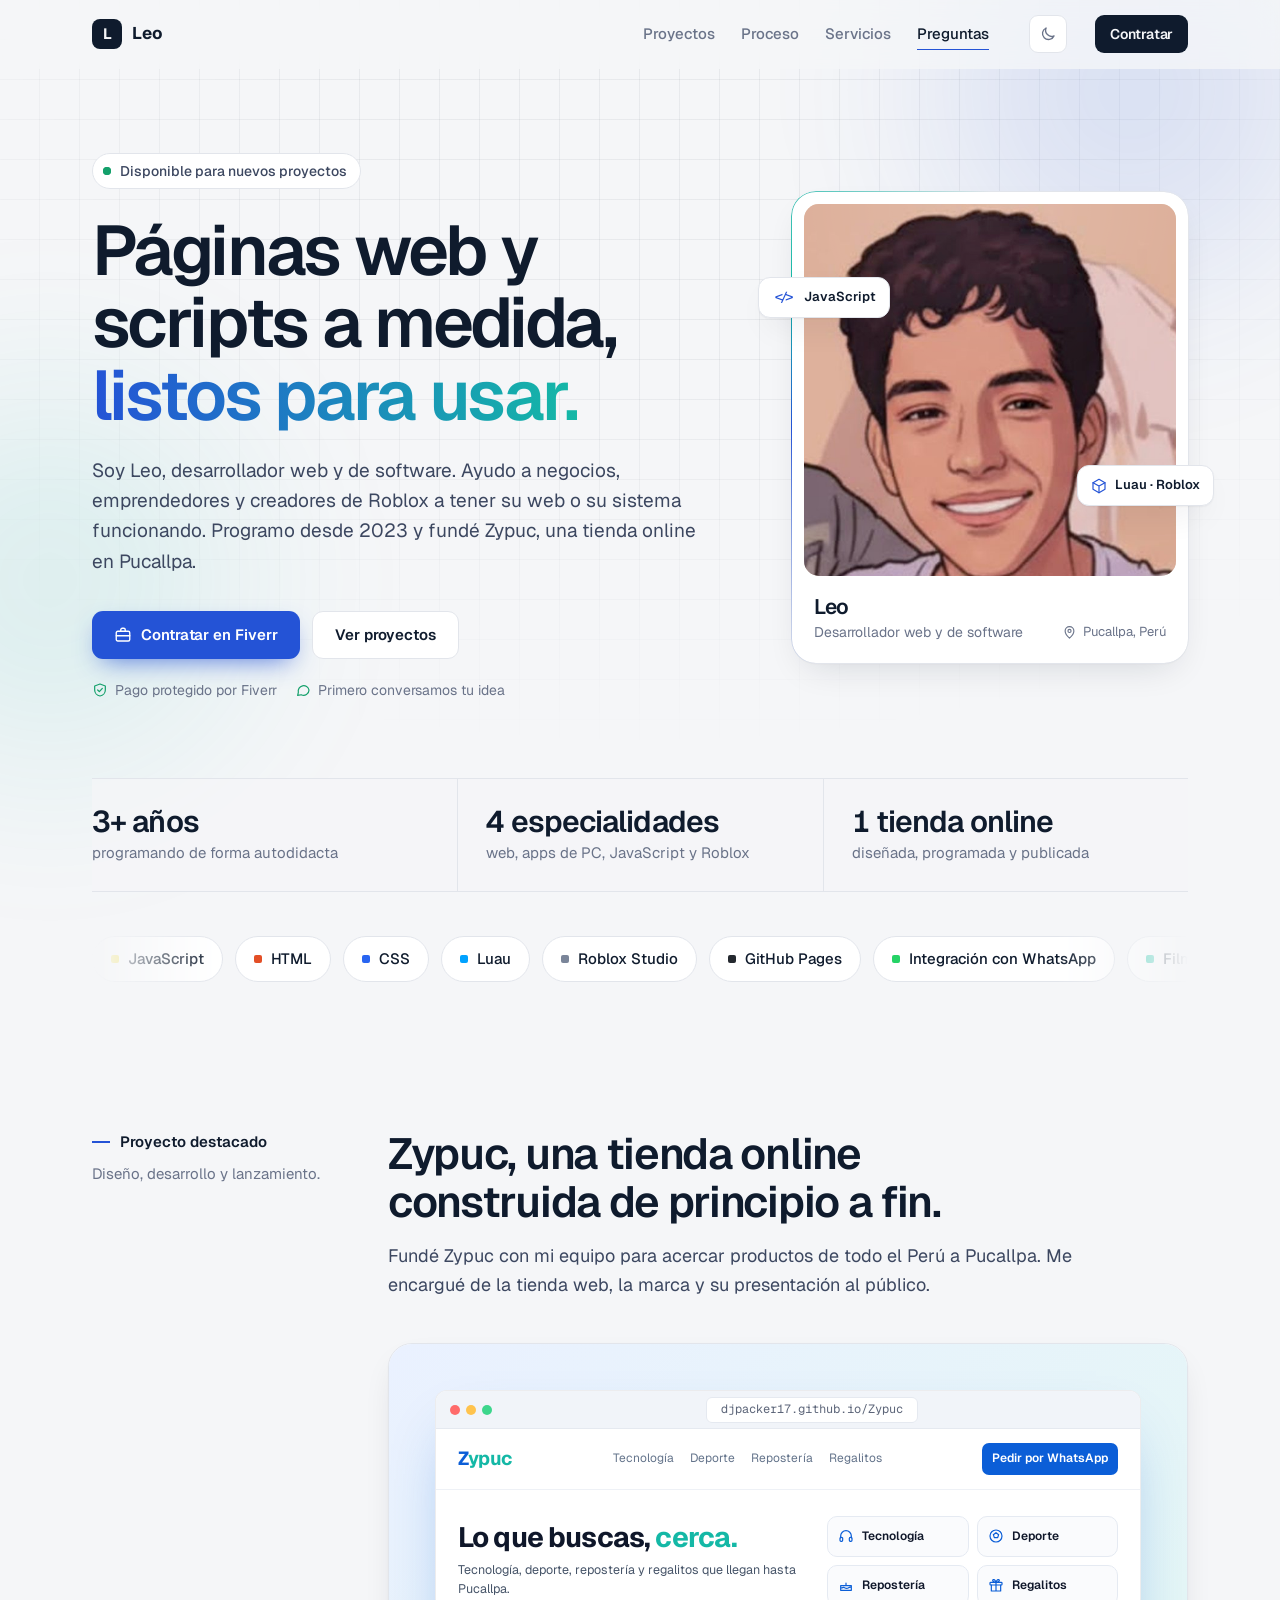
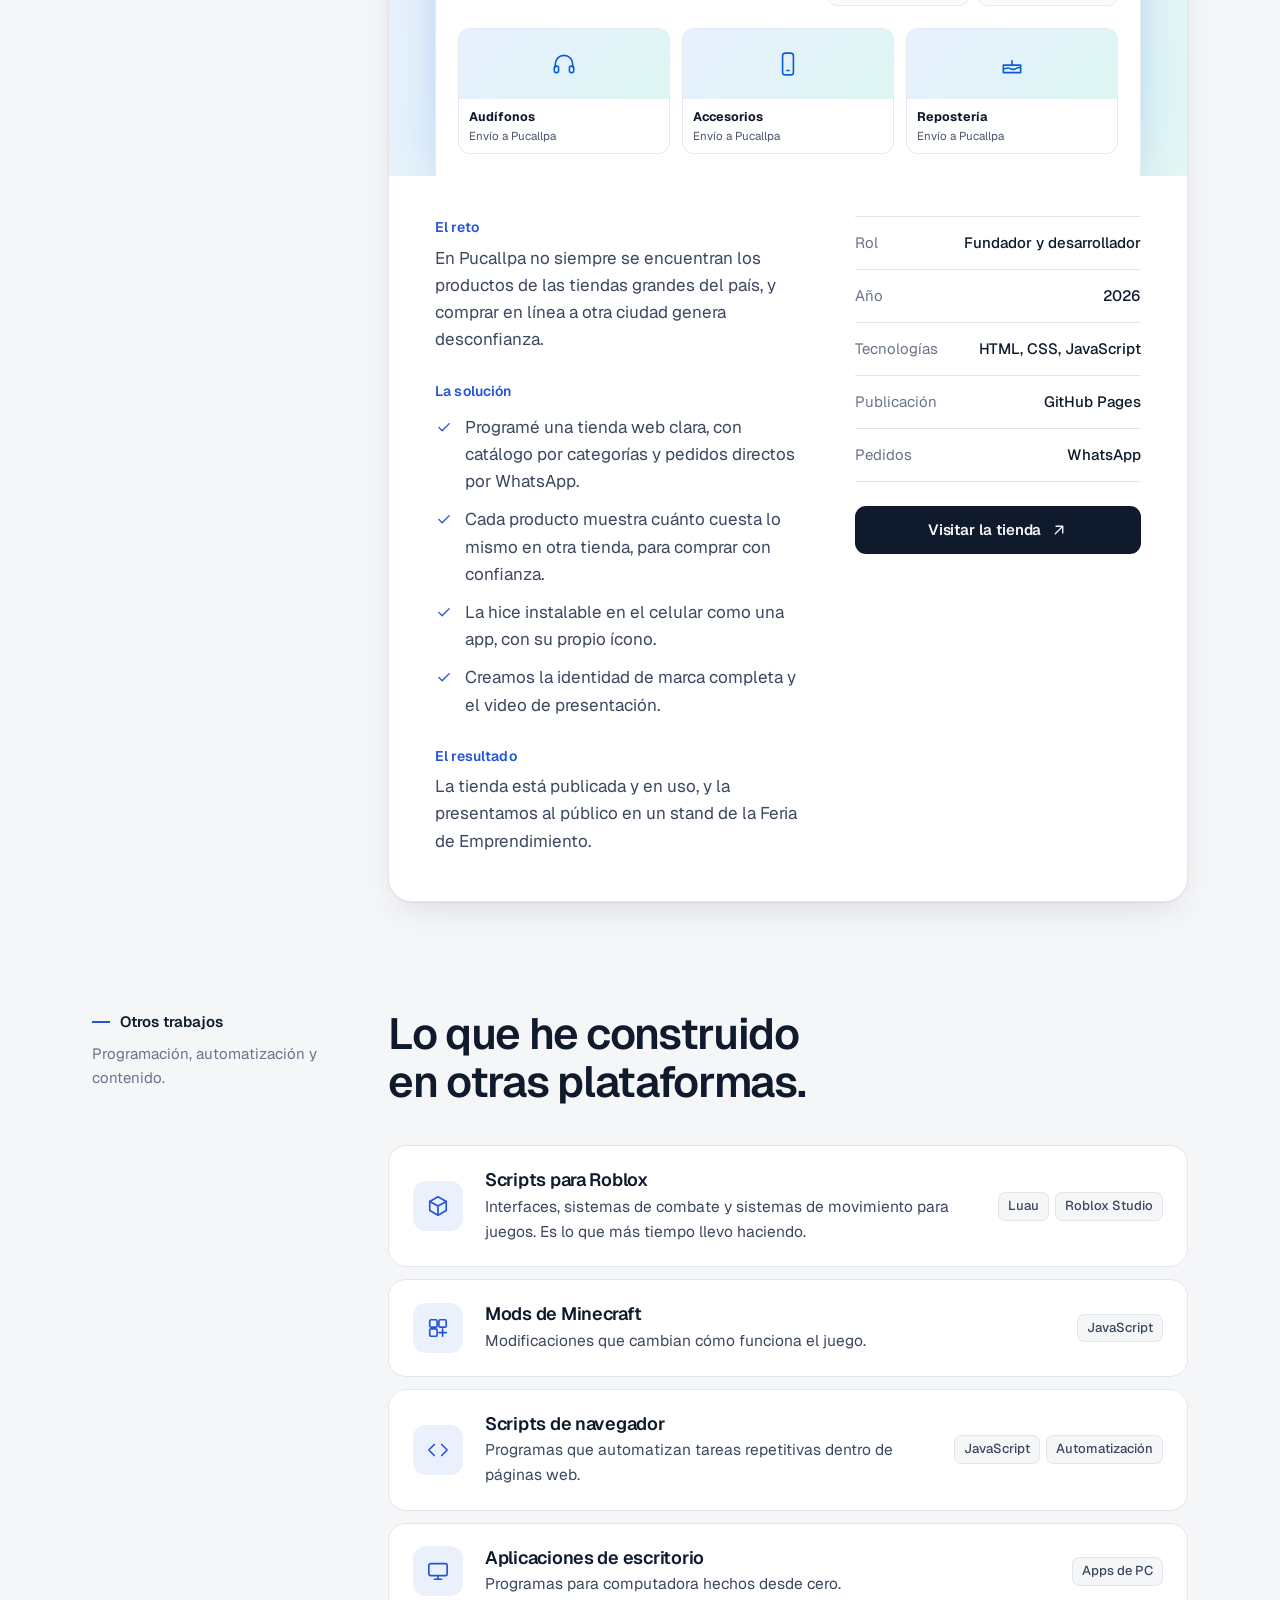
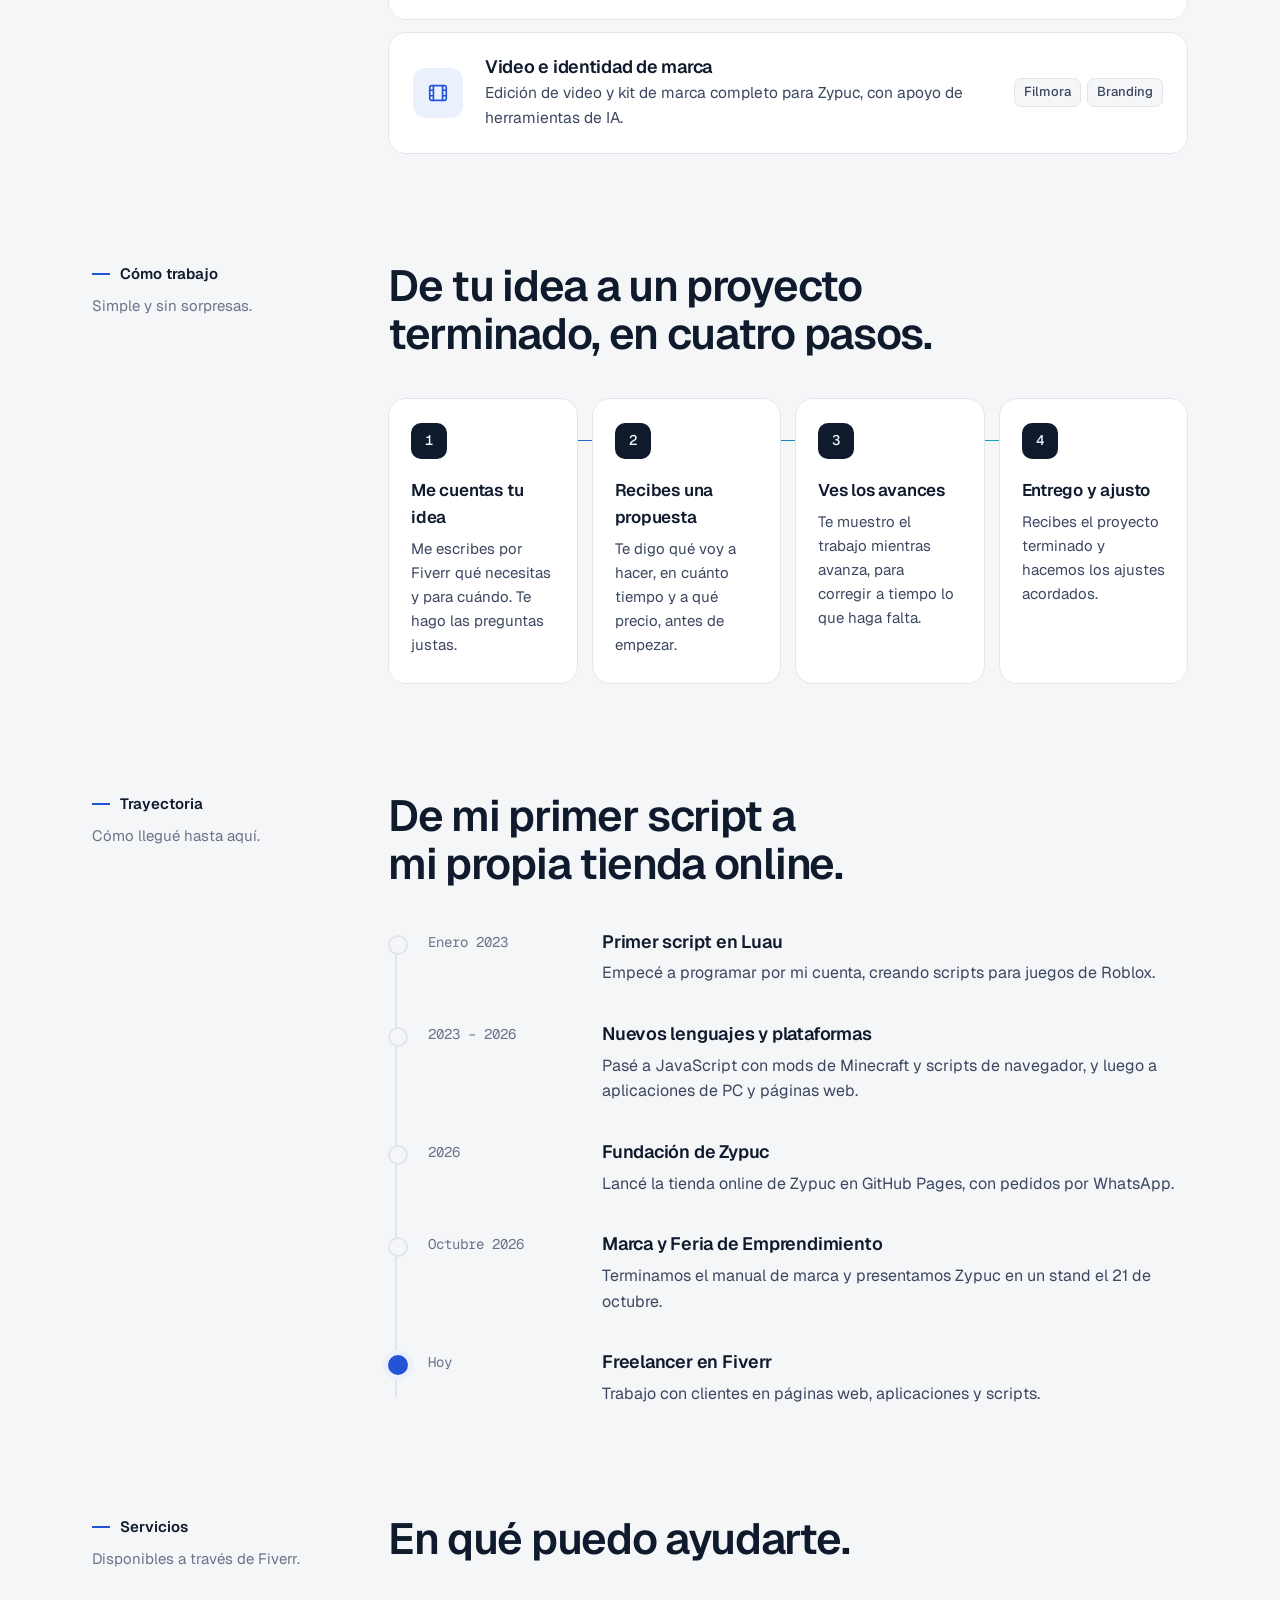
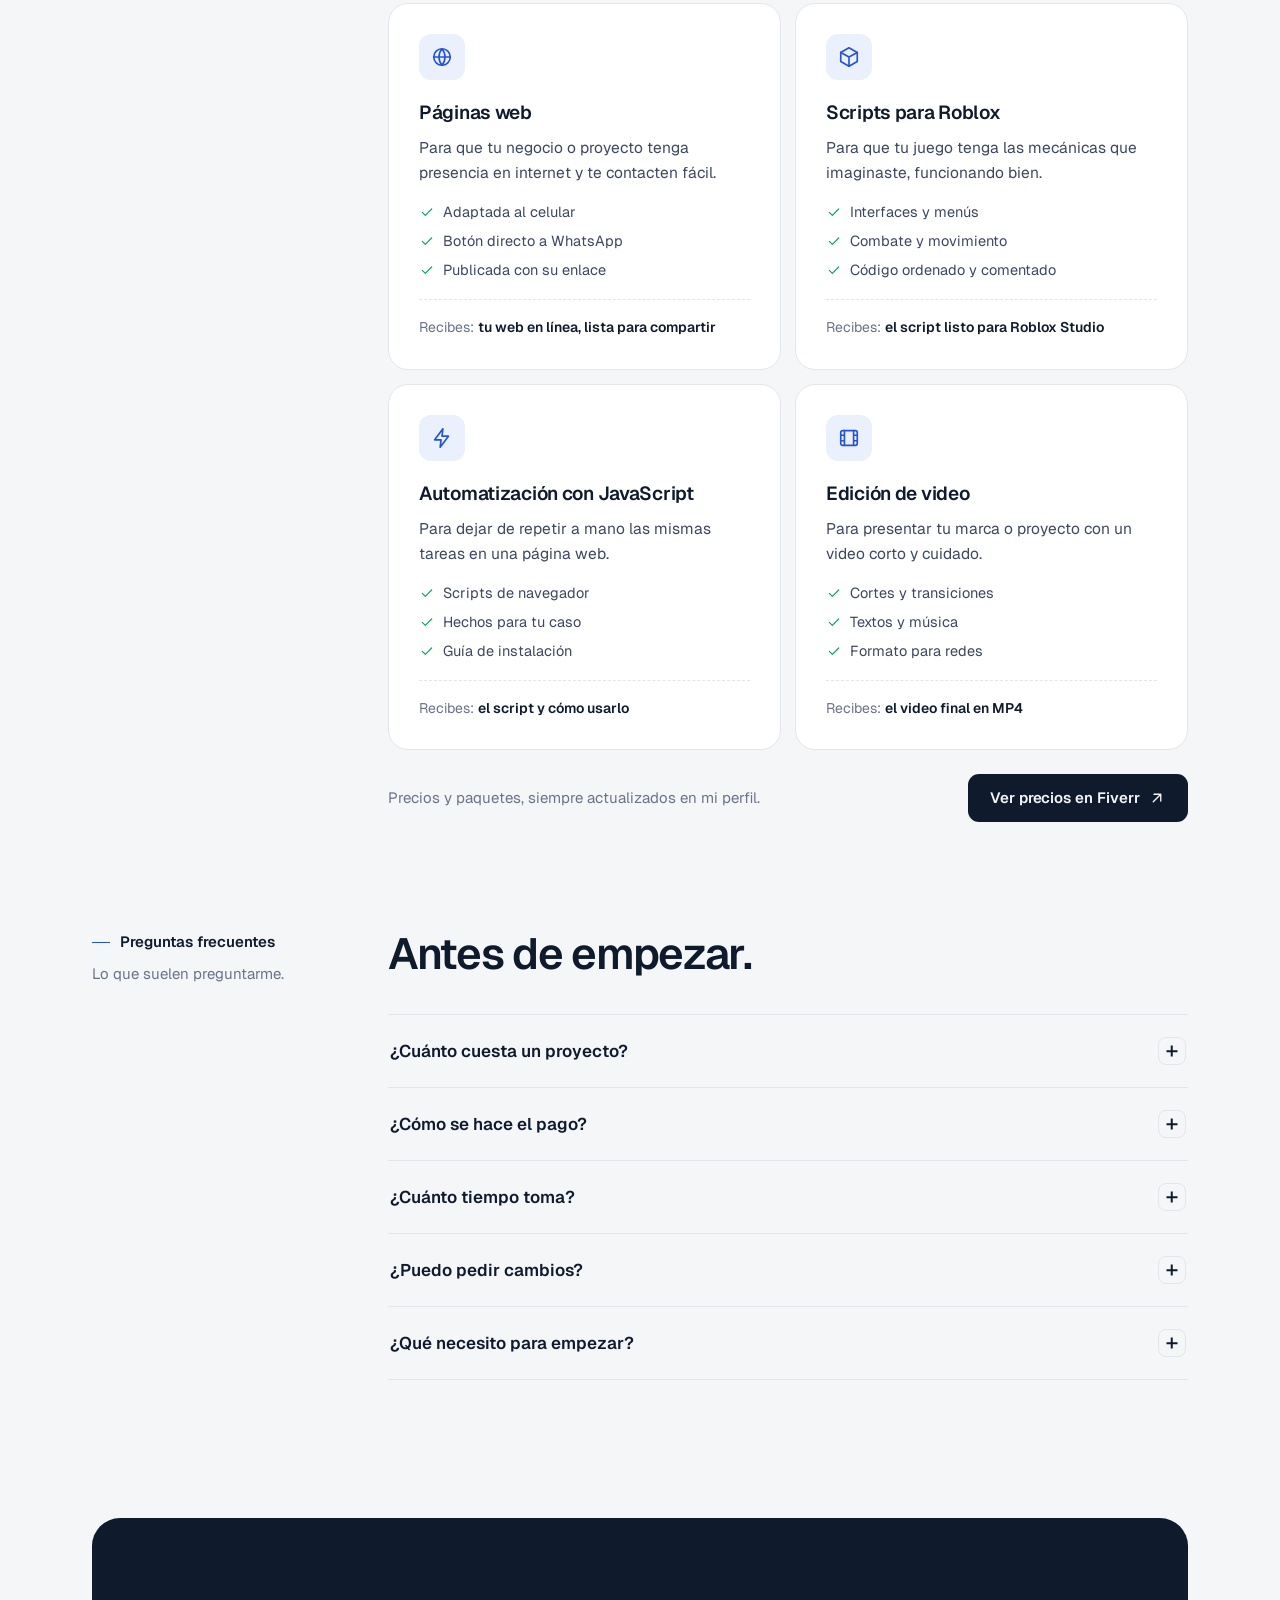
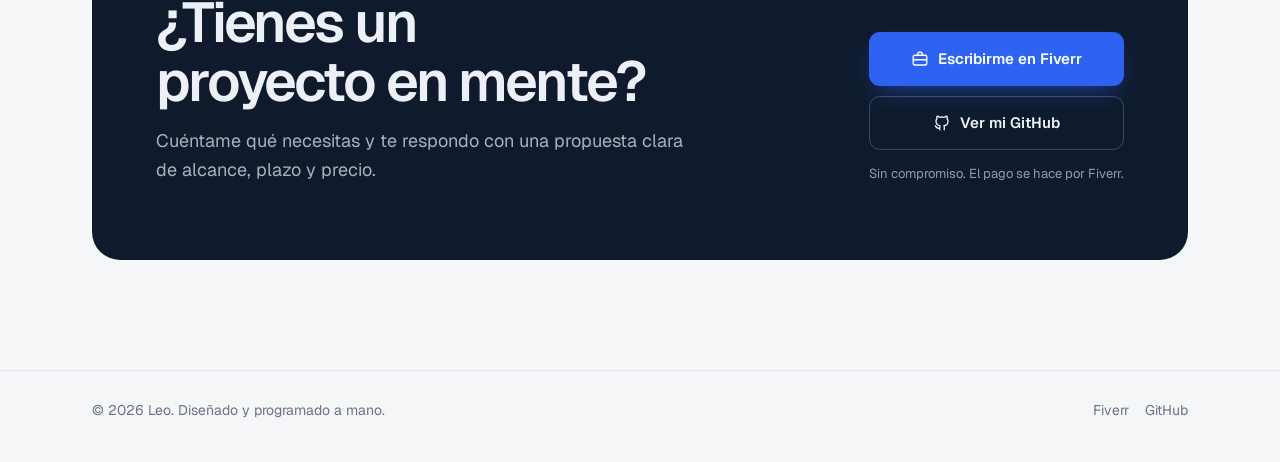
==== index.html @ 0dc1eeae "Publicar portafolio de Leo Co-Authored-By: Claude Opus 5.5 <noreply@anthropic.com> Claude-Session: h" ====
<!doctype html>
<html lang="es">
<head>
<meta charset="utf-8">
<meta name="viewport" content="width=device-width, initial-scale=1">
<title>Leo | Desarrollador web y de software</title>
<meta name="description" content="Leo, desarrollador web y de software. Páginas web, aplicaciones de PC, automatización con JavaScript y scripts de Roblox (Luau). Fundador de Zypuc.">
<meta property="og:title" content="Leo | Desarrollador web y de software">
<meta property="og:description" content="Páginas web y scripts a medida, listos para usar. Fundador de Zypuc.">
<meta property="og:type" content="website">
<meta name="theme-color" content="#F5F6F8">
<link rel="icon" href="data:image/svg+xml,%3Csvg xmlns='http://www.w3.org/2000/svg' viewBox='0 0 64 64'%3E%3Crect width='64' height='64' rx='14' fill='%230F1B2D'/%3E%3Cpath d='M22 16v32h20' stroke='%23fff' stroke-width='7' fill='none' stroke-linecap='round' stroke-linejoin='round'/%3E%3C/svg%3E">
<link rel="preconnect" href="https://fonts.googleapis.com">
<link rel="preconnect" href="https://fonts.gstatic.com" crossorigin>
<link href="https://fonts.googleapis.com/css2?family=Geist:wght@400;500;600;700&family=Geist+Mono:wght@400;500&display=swap" rel="stylesheet">
<script>
  document.documentElement.classList.add("js");
  try { const t = localStorage.getItem("leo-theme"); if (t) document.documentElement.dataset.theme = t; } catch(e){}
</script>
<style>
@property --ang{syntax:"<angle>";inherits:false;initial-value:0deg}
:root{
  --bg:#F5F6F8;
  --surface:#FFFFFF;
  --ink:#0F1B2D;
  --ink-2:#3C4760;
  --muted:#6A7389;
  --line:#E2E5EB;
  --grid:rgba(15,27,45,.055);
  --accent:#2453D6;
  --accent-2:#14B8A6;
  --accent-hover:#1C43B4;
  --btn:#2453D6;--btn-hover:#1C43B4;
  --soft:#EBF0FD;
  --ok:#14A06B;
  --shadow:0 1px 2px rgba(15,27,45,.05),0 14px 36px -14px rgba(15,27,45,.16);
  --font:"Geist", system-ui, -apple-system, "Segoe UI", sans-serif;
  --mono:"Geist Mono", ui-monospace, monospace;
  --wrap:1160px;
  --ease:cubic-bezier(.2,.8,.2,1);
}
:root[data-theme="dark"]{
  --bg:#0A111E;--surface:#101A2B;--ink:#EDF1F7;--ink-2:#C3CAD8;--muted:#8C96AB;--line:#202B41;--grid:rgba(255,255,255,.045);
  --accent:#6F95FF;--accent-2:#2DD4BF;--accent-hover:#8CABFF;--btn:#2E62F0;--btn-hover:#4171FF;--soft:#15234A;--shadow:0 1px 2px rgba(0,0,0,.3),0 18px 44px -18px rgba(0,0,0,.7);
}
@media (prefers-color-scheme:dark){
  :root:not([data-theme="light"]){
    --bg:#0A111E;--surface:#101A2B;--ink:#EDF1F7;--ink-2:#C3CAD8;--muted:#8C96AB;--line:#202B41;--grid:rgba(255,255,255,.045);
    --accent:#6F95FF;--accent-2:#2DD4BF;--accent-hover:#8CABFF;--btn:#2E62F0;--btn-hover:#4171FF;--soft:#15234A;--shadow:0 1px 2px rgba(0,0,0,.3),0 18px 44px -18px rgba(0,0,0,.7);
  }
}
*{box-sizing:border-box;margin:0;padding:0}
html{scroll-behavior:smooth}
body{background:var(--bg);color:var(--ink);font-family:var(--font);font-size:17px;line-height:1.6;-webkit-font-smoothing:antialiased;overflow-x:hidden;transition:background .3s}
img,svg{display:block;max-width:100%}
a{color:inherit;text-decoration:none}
button{font:inherit;color:inherit;background:none;border:0;cursor:pointer}
:focus-visible{outline:2px solid var(--accent);outline-offset:3px;border-radius:6px}
.wrap{max-width:var(--wrap);margin:0 auto;padding:0 32px}
.ico{width:18px;height:18px;fill:none;stroke:currentColor;stroke-width:1.8;stroke-linecap:round;stroke-linejoin:round;flex:none}
.skip{position:absolute;left:-999px;top:8px;background:var(--accent);color:#fff;padding:8px 14px;border-radius:8px;z-index:100}
.skip:focus{left:8px}

/* ===== Fondo interactivo: cuadrícula + cuadrados que se encienden ===== */
.bg-grid{position:fixed;inset:0;z-index:0;pointer-events:none;
  background-image:linear-gradient(var(--grid) 1px,transparent 1px),linear-gradient(90deg,var(--grid) 1px,transparent 1px);
  background-size:40px 40px;background-position:-1px -1px;
  -webkit-mask-image:radial-gradient(ellipse 90% 75% at 50% 20%,#000 30%,transparent 85%);mask-image:radial-gradient(ellipse 90% 75% at 50% 20%,#000 30%,transparent 85%)}
#squares{position:fixed;inset:0;z-index:0;pointer-events:none;width:100%;height:100%;
  -webkit-mask-image:radial-gradient(ellipse 90% 75% at 50% 20%,#000 30%,transparent 85%);mask-image:radial-gradient(ellipse 90% 75% at 50% 20%,#000 30%,transparent 85%)}
.glow{position:fixed;z-index:0;pointer-events:none;width:620px;height:620px;border-radius:50%;filter:blur(70px);opacity:.5;animation:drift 22s ease-in-out infinite alternate}
.glow.g1{top:-220px;right:-160px;background:radial-gradient(circle,color-mix(in srgb,var(--accent) 35%,transparent),transparent 65%)}
.glow.g2{top:30%;left:-260px;background:radial-gradient(circle,color-mix(in srgb,var(--accent-2) 28%,transparent),transparent 65%);animation-duration:28s;animation-direction:alternate-reverse}
@keyframes drift{from{transform:translate(0,0) scale(1)}to{transform:translate(-80px,90px) scale(1.15)}}
.page{position:relative;z-index:1}
.progress{position:fixed;top:0;left:0;height:2px;width:100%;transform-origin:0 50%;transform:scaleX(0);background:linear-gradient(90deg,var(--accent),var(--accent-2));z-index:60}

/* ===== Botones ===== */
.btn{position:relative;display:inline-flex;align-items:center;justify-content:center;gap:9px;height:48px;padding:0 22px;border-radius:11px;font-weight:600;font-size:15px;letter-spacing:-.005em;transition:background .2s,border-color .2s,color .2s,box-shadow .2s,transform .25s var(--ease);will-change:transform;overflow:hidden}
.btn-primary{background:var(--ink);color:var(--bg)}
.btn-primary:hover{background:var(--accent);color:#fff}
.btn-accent{background:var(--btn);color:#fff;box-shadow:0 10px 26px -10px color-mix(in srgb,var(--accent) 80%,transparent)}
.btn-accent:hover{background:var(--btn-hover)}
.btn-accent::after{content:"";position:absolute;top:0;left:-60%;width:40%;height:100%;background:linear-gradient(100deg,transparent,rgba(255,255,255,.35),transparent);transform:skewX(-20deg);animation:shine 4.5s ease-in-out infinite}
@keyframes shine{0%,70%{left:-60%}100%{left:130%}}
.btn-line{border:1px solid var(--line);background:var(--surface);color:var(--ink)}
.btn-line:hover{border-color:var(--ink-2)}
.btn-sm{height:38px;padding:0 15px;font-size:14px;border-radius:9px}
.btn .arrow{transition:transform .25s var(--ease)}
.btn:hover .arrow{transform:translate(2px,-2px)}

/* ===== Navegación ===== */
header.nav{position:sticky;top:0;z-index:50;background:color-mix(in srgb,var(--bg) 78%,transparent);backdrop-filter:saturate(1.4) blur(14px);-webkit-backdrop-filter:saturate(1.4) blur(14px);border-bottom:1px solid transparent;transition:border-color .2s}
header.nav.scrolled{border-bottom-color:var(--line)}
.nav .wrap{display:flex;align-items:center;gap:28px;height:68px}
.brand{display:flex;align-items:center;gap:10px;font-weight:700;font-size:17px;letter-spacing:-.01em}
.brand .mark{width:30px;height:30px;border-radius:8px;background:var(--ink);color:var(--bg);display:grid;place-items:center;font-size:15px;font-weight:700;transition:transform .4s var(--ease)}
.brand:hover .mark{transform:rotate(-8deg) scale(1.06)}
.nav nav{margin-left:auto}
.nav ul{display:flex;gap:2px;list-style:none}
.nav ul a{position:relative;display:block;padding:7px 12px;border-radius:8px;color:var(--muted);font-size:15px;font-weight:500;transition:color .15s}
.nav ul a::after{content:"";position:absolute;left:12px;right:12px;bottom:3px;height:1.5px;background:var(--accent);transform:scaleX(0);transform-origin:left;transition:transform .3s var(--ease)}
.nav ul a:hover,.nav ul a.active{color:var(--ink)}
.nav ul a.active::after{transform:scaleX(1)}
.theme{width:38px;height:38px;border-radius:9px;display:grid;place-items:center;color:var(--muted);border:1px solid var(--line);background:var(--surface)}
.theme:hover{color:var(--ink)}
.theme .ico{transition:transform .5s var(--ease)}
.theme:hover .ico{transform:rotate(25deg)}
.theme .sun{display:none}
:root[data-theme="dark"] .theme .sun{display:block}
:root[data-theme="dark"] .theme .moon{display:none}
@media (prefers-color-scheme:dark){
  :root:not([data-theme="light"]) .theme .sun{display:block}
  :root:not([data-theme="light"]) .theme .moon{display:none}
}

/* ===== Hero ===== */
.hero{padding:84px 0 40px}
.hero-grid{display:grid;grid-template-columns:minmax(0,1.35fr) minmax(0,.85fr);gap:72px;align-items:center}
.status{display:inline-flex;align-items:center;gap:9px;padding:6px 13px 6px 10px;border-radius:99px;border:1px solid var(--line);background:var(--surface);font-size:14px;color:var(--ink-2);font-weight:500}
.status i{position:relative;width:8px;height:8px;border-radius:50%;background:var(--ok)}
.status i::after{content:"";position:absolute;inset:0;border-radius:50%;background:var(--ok);animation:ping 1.8s cubic-bezier(0,0,.2,1) infinite}
@keyframes ping{75%,100%{transform:scale(2.6);opacity:0}}
.hero h1{margin-top:26px;font-size:clamp(40px,5.6vw,70px);line-height:1.03;letter-spacing:-.038em;font-weight:600;max-width:15ch}
.hero h1 .w{display:inline-block;white-space:pre}
.js .hero h1 .w{opacity:0;transform:translateY(.45em);filter:blur(6px);animation:word .8s var(--ease) forwards;animation-delay:calc(var(--i) * 55ms + 120ms)}
@keyframes word{to{opacity:1;transform:none;filter:none}}
.hero h1 .grad{background:linear-gradient(90deg,var(--accent),var(--accent-2),var(--accent));background-size:200% 100%;-webkit-background-clip:text;background-clip:text;color:transparent;animation:word .8s var(--ease) forwards,flow 6s linear infinite}
.js .hero h1 .grad{animation:word .8s var(--ease) forwards,flow 6s linear infinite;animation-delay:calc(var(--i) * 55ms + 120ms),0s}
@keyframes flow{to{background-position:200% 0}}
.hero .lead{margin-top:24px;font-size:19px;line-height:1.6;color:var(--ink-2);max-width:54ch}
.hero .actions{display:flex;flex-wrap:wrap;gap:12px;margin-top:34px}
.reassure{display:flex;flex-wrap:wrap;gap:18px;margin-top:20px;color:var(--muted);font-size:14px}
.reassure span{display:inline-flex;align-items:center;gap:7px}
.reassure .ico{width:16px;height:16px;color:var(--ok)}

/* Tarjeta de perfil: borde animado + inclinación con el mouse + flotación */
.profile-wrap{perspective:1000px;animation:float 7s ease-in-out infinite}
@keyframes float{0%,100%{transform:translateY(0)}50%{transform:translateY(-10px)}}
.profile{position:relative;background:var(--surface);border-radius:24px;padding:12px;box-shadow:var(--shadow);transform-style:preserve-3d;transition:transform .5s var(--ease)}
.profile::before{content:"";position:absolute;inset:-1px;border-radius:25px;padding:1px;background:conic-gradient(from var(--ang),var(--line) 0 60%,var(--accent) 75%,var(--accent-2) 85%,var(--line) 100%);-webkit-mask:linear-gradient(#000 0 0) content-box,linear-gradient(#000 0 0);-webkit-mask-composite:xor;mask-composite:exclude;animation:spin 6s linear infinite;pointer-events:none}
@keyframes spin{to{--ang:360deg}}
.profile .photo{position:relative;aspect-ratio:1/1;border-radius:15px;overflow:hidden;background:#E9D9C9}
.profile .photo img{width:100%;height:100%;object-fit:cover;transform:scale(1.04);transition:transform .8s var(--ease)}
.profile:hover .photo img{transform:scale(1.08)}
.profile .shine{position:absolute;inset:0;background:radial-gradient(circle at var(--sx,50%) var(--sy,0%),rgba(255,255,255,.28),transparent 45%);pointer-events:none;mix-blend-mode:soft-light}
.profile .info{padding:18px 10px 8px;display:flex;justify-content:space-between;align-items:flex-end;gap:12px}
.profile h2{font-size:21px;font-weight:600;letter-spacing:-.015em;line-height:1.2}
.profile p{font-size:14px;color:var(--muted);margin-top:2px}
.profile .loc{display:flex;align-items:center;gap:6px;font-size:13px;color:var(--muted);white-space:nowrap}
.profile .loc .ico{width:15px;height:15px}
.chip-float{position:absolute;display:flex;align-items:center;gap:8px;padding:9px 13px;border-radius:12px;background:var(--surface);border:1px solid var(--line);box-shadow:var(--shadow);font-size:13px;font-weight:600;transform:translateZ(40px);white-space:nowrap}
.chip-float .ico{width:16px;height:16px;color:var(--accent)}
.chip-float.c1{left:-34px;top:18%;animation:bob 5s ease-in-out infinite}
.chip-float.c2{right:-26px;top:58%;animation:bob 6s ease-in-out infinite reverse}
.chip-float code{font-family:var(--mono);font-weight:500;color:var(--accent)}
@keyframes bob{0%,100%{translate:0 0}50%{translate:0 -8px}}

/* Datos */
.facts{display:grid;grid-template-columns:repeat(3,1fr);border-top:1px solid var(--line);border-bottom:1px solid var(--line);margin-top:76px;background:color-mix(in srgb,var(--bg) 70%,transparent)}
.fact{padding:26px 28px 26px 0}
.fact + .fact{padding-left:28px;border-left:1px solid var(--line)}
.fact b{display:block;font-size:30px;font-weight:600;letter-spacing:-.03em;line-height:1.15;font-variant-numeric:tabular-nums}
.fact > span{display:block;color:var(--muted);font-size:15px;margin-top:2px}

/* Cinta de herramientas */
.marquee{margin-top:44px;overflow:hidden;-webkit-mask-image:linear-gradient(90deg,transparent,#000 12%,#000 88%,transparent);mask-image:linear-gradient(90deg,transparent,#000 12%,#000 88%,transparent)}
.marquee-track{display:flex;gap:12px;width:max-content;animation:marquee 38s linear infinite}
.marquee:hover .marquee-track{animation-play-state:paused}
.marquee span{display:inline-flex;align-items:center;gap:9px;padding:10px 18px;border-radius:99px;border:1px solid var(--line);background:var(--surface);font-weight:500;font-size:15px;white-space:nowrap}
.marquee span i{width:8px;height:8px;border-radius:2px;background:var(--c)}
@keyframes marquee{to{transform:translateX(-50%)}}

/* ===== Secciones ===== */
section.block{padding:108px 0;scroll-margin-top:68px}
section.block.tight{padding-top:0}
.block-grid{display:grid;grid-template-columns:240px minmax(0,1fr);gap:56px}
.block-head{position:sticky;top:100px;align-self:start}
.block-head h2{display:flex;align-items:center;gap:10px;font-size:15px;font-weight:600;color:var(--ink)}
.block-head h2::before{content:"";width:18px;height:1.5px;background:var(--accent)}
.block-head p{margin-top:8px;font-size:15px;color:var(--muted);max-width:24ch}
.title{font-size:clamp(30px,3.4vw,44px);line-height:1.1;letter-spacing:-.03em;font-weight:600;max-width:22ch;text-wrap:balance}
.intro{margin-top:16px;color:var(--ink-2);font-size:18px;max-width:62ch}

/* Revelado al hacer scroll */
.js [data-reveal]{opacity:0;transform:translateY(26px);transition:opacity .9s var(--ease),transform .9s var(--ease);transition-delay:calc(var(--d,0) * 90ms)}
.js [data-reveal].in{opacity:1;transform:none}

/* Brillo que sigue al mouse en tarjetas */
.spot{position:relative;isolation:isolate}
.spot::before{content:"";position:absolute;inset:0;border-radius:inherit;z-index:-1;opacity:0;transition:opacity .3s;background:radial-gradient(380px circle at var(--mx,50%) var(--my,50%),color-mix(in srgb,var(--accent) 10%,transparent),transparent 60%)}
.spot:hover::before{opacity:1}

/* Caso Zypuc */
.case{margin-top:44px;background:var(--surface);border:1px solid var(--line);border-radius:24px;overflow:hidden;box-shadow:var(--shadow)}
.case-visual{display:block;position:relative;overflow:hidden;background:linear-gradient(140deg,#EAF1FF 0%,#E3F7F4 100%);padding:46px 46px 0}
:root[data-theme="dark"] .case-visual{background:linear-gradient(140deg,#13234A 0%,#0F2E34 100%)}
@media (prefers-color-scheme:dark){:root:not([data-theme="light"]) .case-visual{background:linear-gradient(140deg,#13234A 0%,#0F2E34 100%)}}
.case-visual::after{content:"Abrir la tienda";position:absolute;right:20px;top:18px;font-size:13px;font-weight:600;color:#0B5ED7;background:#fff;border-radius:99px;padding:6px 12px;box-shadow:0 6px 18px -8px rgba(11,94,215,.5);opacity:0;transform:translateY(-6px);transition:.3s var(--ease)}
.case-visual:hover::after{opacity:1;transform:none}
.browser{max-width:760px;margin:0 auto;border-radius:12px 12px 0 0;overflow:hidden;background:#fff;box-shadow:0 30px 60px -24px rgba(11,94,215,.45);border:1px solid rgba(15,23,42,.08);border-bottom:0;transition:transform .7s var(--ease)}
.case-visual:hover .browser{transform:translateY(-8px)}
.b-top{display:flex;align-items:center;gap:6px;height:38px;padding:0 14px;background:#F1F4F9;border-bottom:1px solid #E5E9F0}
.b-top i{width:10px;height:10px;border-radius:50%;background:#D3DAE5}
.b-top i:nth-child(1){background:#FF6B6B}.b-top i:nth-child(2){background:#FFC34D}.b-top i:nth-child(3){background:#3DD68C}
.b-top span{margin:0 auto;font-family:var(--mono);font-size:12px;color:#5B6478;background:#fff;border:1px solid #E5E9F0;border-radius:6px;padding:2px 14px;white-space:nowrap;overflow:hidden;text-overflow:ellipsis;max-width:70%}
.z-site{color:#0F172A;font-family:var(--font)}
.z-nav{display:flex;align-items:center;justify-content:space-between;padding:14px 22px;border-bottom:1px solid #EEF1F6}
.z-logo{font-weight:700;font-size:19px;letter-spacing:-.02em}.z-logo b{color:#0B5ED7}.z-logo span{color:#14B8A6}
.z-links{display:flex;gap:16px;font-size:12px;color:#64748B}
.z-wa{font-size:12px;font-weight:600;background:#0B5ED7;color:#fff;border-radius:7px;padding:6px 10px}
.z-hero{display:grid;grid-template-columns:1.2fr 1fr;gap:20px;padding:26px 22px 22px;align-items:center}
.z-hero h4{font-size:28px;line-height:1.05;letter-spacing:-.03em;font-weight:700}
.z-hero h4 em{font-style:normal;color:#14B8A6}
.z-hero p{font-size:12.5px;color:#475569;margin-top:8px;line-height:1.5}
.z-cats{display:grid;grid-template-columns:1fr 1fr;gap:8px}
.z-cats div{border:1px solid #E5EAF2;border-radius:10px;padding:10px;font-size:12px;font-weight:600;display:flex;align-items:center;gap:8px;background:#FAFBFD}
.z-cats .ico{width:16px;height:16px;stroke:#0B5ED7}
.z-prods{display:grid;grid-template-columns:repeat(3,1fr);gap:12px;padding:0 22px 22px}
.z-prod{border:1px solid #E5EAF2;border-radius:12px;overflow:hidden}
.z-prod .img{height:70px;background:linear-gradient(135deg,#E8F0FE,#DDF6F2);display:grid;place-items:center}
.z-prod .img .ico{width:26px;height:26px;stroke:#0B5ED7;stroke-width:1.5}
.z-prod div:last-child{padding:8px 10px;font-size:11.5px;color:#475569}
.z-prod b{display:block;font-size:12.5px;color:#0F172A}
.case-body{display:grid;grid-template-columns:minmax(0,1.3fr) minmax(0,1fr);gap:48px;padding:40px 46px 46px}
.case-body h3{font-size:14px;font-weight:600;color:var(--accent);letter-spacing:.01em}
.case-body h3 + p{margin-top:6px;color:var(--ink-2)}
.case-body .part + .part{margin-top:26px}
.did{list-style:none;margin-top:12px;display:grid;gap:11px}
.did li{display:flex;gap:12px;color:var(--ink-2)}
.did .ico{margin-top:4px;color:var(--accent)}
.specs div{display:flex;justify-content:space-between;gap:16px;padding:14px 0;border-bottom:1px solid var(--line);font-size:15px}
.specs div:first-child{border-top:1px solid var(--line)}
.specs dt{color:var(--muted)}
.specs dd{font-weight:500;text-align:right}
.case-body .btn{margin-top:24px;width:100%}

/* Lista de trabajos */
.works{margin-top:40px;display:grid;gap:12px}
.work{display:grid;grid-template-columns:50px minmax(0,1fr) auto;gap:22px;align-items:center;padding:22px 24px;border-radius:18px;border:1px solid var(--line);background:var(--surface);transition:border-color .25s,transform .35s var(--ease)}
.work:hover{border-color:color-mix(in srgb,var(--accent) 45%,var(--line));transform:translateX(6px)}
.work .w-ico{width:50px;height:50px;border-radius:13px;display:grid;place-items:center;background:var(--soft);color:var(--accent);transition:transform .4s var(--ease)}
.work:hover .w-ico{transform:rotate(-6deg) scale(1.06)}
.work .w-ico .ico{width:22px;height:22px}
.work h3{font-size:18px;font-weight:600;letter-spacing:-.015em;line-height:1.3}
.work p{color:var(--ink-2);font-size:15.5px;margin-top:3px;max-width:60ch}
.tags{display:flex;flex-wrap:wrap;gap:6px;justify-content:flex-end;max-width:240px}
.tag{font-size:13px;font-weight:500;color:var(--ink-2);border:1px solid var(--line);background:var(--bg);border-radius:7px;padding:3px 9px;white-space:nowrap}

/* Proceso */
.steps{margin-top:40px;display:grid;grid-template-columns:repeat(4,1fr);gap:14px;counter-reset:s;position:relative}
.step{padding:24px 22px 26px;border-radius:18px;border:1px solid var(--line);background:var(--surface);position:relative}
.step .n{display:grid;place-items:center;width:36px;height:36px;border-radius:10px;background:var(--ink);color:var(--bg);font-family:var(--mono);font-size:14px;font-weight:500}
.step h3{margin-top:18px;font-size:17px;font-weight:600;letter-spacing:-.012em}
.step p{margin-top:6px;color:var(--ink-2);font-size:15px}
.step-line{position:absolute;left:40px;right:40px;top:42px;height:1.5px;background:linear-gradient(90deg,var(--accent),var(--accent-2));transform:scaleX(0);transform-origin:left;transition:transform 1.4s var(--ease) .2s;z-index:0}
.steps.in .step-line{transform:scaleX(1)}
.step{z-index:1}

/* Trayectoria */
.timeline{list-style:none;margin-top:40px;position:relative}
.timeline::before{content:"";position:absolute;left:7px;top:10px;bottom:10px;width:1.5px;background:var(--line)}
.timeline::after{content:"";position:absolute;left:7px;top:10px;width:1.5px;height:calc(100% - 20px);background:linear-gradient(var(--accent),var(--accent-2));transform:scaleY(var(--p,0));transform-origin:top}
.timeline li{position:relative;display:grid;grid-template-columns:150px minmax(0,1fr);gap:24px;padding:0 0 34px 40px}
.timeline li:last-child{padding-bottom:0}
.timeline li::before{content:"";position:absolute;left:0;top:7px;width:16px;height:16px;border-radius:50%;background:var(--bg);border:2px solid var(--line);transition:border-color .4s,background .4s;z-index:1}
.timeline li.lit::before{border-color:var(--accent)}
.timeline li.now::before{background:var(--accent);border-color:var(--accent);box-shadow:0 0 0 5px var(--soft)}
.timeline time{font-family:var(--mono);font-size:14px;color:var(--muted);padding-top:3px}
.timeline h3{font-size:18px;font-weight:600;letter-spacing:-.012em}
.timeline p{color:var(--ink-2);font-size:16px;margin-top:4px;max-width:58ch}

/* Servicios */
.services{margin-top:40px;display:grid;grid-template-columns:1fr 1fr;gap:14px}
.service{padding:30px;display:flex;flex-direction:column;border-radius:20px;border:1px solid var(--line);background:var(--surface);transition:border-color .25s,transform .35s var(--ease)}
.service:hover{transform:translateY(-4px);border-color:color-mix(in srgb,var(--accent) 40%,var(--line))}
.service .s-ico{width:46px;height:46px;border-radius:12px;display:grid;place-items:center;background:var(--soft);color:var(--accent)}
.service .s-ico .ico{width:22px;height:22px}
.service h3{margin-top:18px;font-size:19px;font-weight:600;letter-spacing:-.015em}
.service p{margin-top:8px;color:var(--ink-2);font-size:15.5px;flex:1}
.service ul{list-style:none;margin-top:14px;display:grid;gap:6px;font-size:14.5px;color:var(--ink-2)}
.service li{display:flex;gap:8px}
.service li .ico{width:16px;height:16px;margin-top:4px;color:var(--ok)}
.service .get{margin-top:18px;padding-top:16px;border-top:1px dashed var(--line);font-size:14px;color:var(--muted)}
.service .get b{color:var(--ink);font-weight:600}
.services-cta{margin-top:24px;display:flex;align-items:center;justify-content:space-between;gap:16px;flex-wrap:wrap;color:var(--muted);font-size:15px}

/* FAQ */
.faq{margin-top:36px;border-top:1px solid var(--line)}
.faq details{border-bottom:1px solid var(--line)}
.faq summary{list-style:none;display:flex;justify-content:space-between;align-items:center;gap:16px;padding:22px 2px;font-weight:600;font-size:17px;cursor:pointer}
.faq summary::-webkit-details-marker{display:none}
.faq summary .pm{position:relative;width:28px;height:28px;flex:none;border-radius:8px;border:1px solid var(--line);transition:transform .35s var(--ease),background .2s}
.faq summary .pm::before,.faq summary .pm::after{content:"";position:absolute;left:50%;top:50%;width:11px;height:1.5px;background:currentColor;transform:translate(-50%,-50%)}
.faq summary .pm::after{transform:translate(-50%,-50%) rotate(90deg);transition:transform .35s var(--ease)}
.faq details[open] summary .pm{background:var(--ink);color:var(--bg);border-color:var(--ink)}
.faq details[open] summary .pm::after{transform:translate(-50%,-50%) rotate(0)}
.faq .ans{padding:0 2px 22px;color:var(--ink-2);max-width:66ch;animation:open .45s var(--ease)}
@keyframes open{from{opacity:0;transform:translateY(-6px)}to{opacity:1;transform:none}}

/* Contacto */
.contact{padding:30px 0 110px}
.contact-box{position:relative;overflow:hidden;background:#0F1B2D;color:#EDF1F7;border-radius:28px;padding:76px 64px;display:grid;grid-template-columns:minmax(0,1.4fr) auto;gap:40px;align-items:end}
:root[data-theme="dark"] .contact-box{background:#14213A;border:1px solid #24334F}
@media (prefers-color-scheme:dark){:root:not([data-theme="light"]) .contact-box{background:#14213A;border:1px solid #24334F}}
.contact-box canvas{position:absolute;inset:0;width:100%;height:100%;pointer-events:none;opacity:.9}
.contact-box > div{position:relative;z-index:1}
.contact-box h2{font-size:clamp(32px,4.4vw,56px);line-height:1.04;letter-spacing:-.038em;font-weight:600;max-width:15ch;text-wrap:balance}
.contact-box p{margin-top:16px;max-width:46ch;color:rgba(237,241,247,.7);font-size:18px}
.contact-actions{display:flex;flex-direction:column;gap:10px;min-width:250px}
.contact-box .btn{height:54px}
.contact-box .btn-accent{background:#2E62F0}
.contact-box .btn-accent:hover{background:#4675FF}
.contact-box .btn-ghost{border:1px solid rgba(237,241,247,.22);color:#EDF1F7}
.contact-box .btn-ghost:hover{border-color:#EDF1F7}
.contact-box small{display:block;text-align:center;font-size:13px;color:rgba(237,241,247,.6);margin-top:4px}
footer{border-top:1px solid var(--line);padding:28px 0 40px;color:var(--muted);font-size:14px}
footer .wrap{display:flex;justify-content:space-between;gap:16px;flex-wrap:wrap}
footer a:hover{color:var(--ink)}

/* Entrada del hero */
.js .hero .status,.js .hero .lead,.js .hero .actions,.js .hero .reassure{opacity:0;animation:rise .9s var(--ease) forwards}
.js .hero .status{animation-delay:.05s}.js .hero .lead{animation-delay:.55s}.js .hero .actions{animation-delay:.7s}.js .hero .reassure{animation-delay:.82s}
.js .profile{opacity:0;animation:card 1.1s var(--ease) .35s forwards}
@keyframes rise{from{opacity:0;transform:translateY(16px)}to{opacity:1;transform:none}}
@keyframes card{from{opacity:0;translate:0 30px;scale:.96}to{opacity:1;translate:0 0;scale:1}}

/* ===== Responsive ===== */
@media (max-width:1000px){
  .hero-grid{grid-template-columns:minmax(0,1fr);gap:56px}
  .profile-wrap{max-width:400px;margin:0 auto 0 34px}
  .block-grid{grid-template-columns:minmax(0,1fr);gap:20px}
  .block-head{position:static}
  .case-body{grid-template-columns:minmax(0,1fr);gap:32px}
  .steps{grid-template-columns:1fr 1fr}
  .step-line{display:none}
}
@media (max-width:720px){
  .wrap{padding:0 18px}
  .nav ul{display:none}
  .nav .wrap{gap:10px}
  .nav nav{display:none}
  .theme{margin-left:auto}
  .hero{padding:44px 0 32px}
  .profile-wrap{margin:0 26px}
  .chip-float.c1{left:-22px}.chip-float.c2{right:-20px}
  .facts{grid-template-columns:1fr;margin-top:56px}
  .fact,.fact + .fact{padding:18px 0;border-left:0}
  .fact + .fact{border-top:1px solid var(--line)}
  section.block{padding:76px 0}
  .case-visual{padding:22px 14px 0}
  .case-visual::after{display:none}
  .z-links{display:none}
  .z-hero{grid-template-columns:1fr}
  .z-prods{grid-template-columns:1fr 1fr}
  .z-prods .z-prod:nth-child(3){display:none}
  .case-body{padding:26px 22px 28px}
  .work{grid-template-columns:42px minmax(0,1fr);gap:14px;padding:18px}
  .work .w-ico{width:42px;height:42px}
  .tags{grid-column:2;justify-content:flex-start;max-width:none}
  .work:hover{transform:none}
  .steps{grid-template-columns:1fr}
  .timeline li{grid-template-columns:minmax(0,1fr);gap:4px;padding-left:34px}
  .services{grid-template-columns:1fr}
  .contact-box{grid-template-columns:minmax(0,1fr);padding:46px 24px;border-radius:22px}
  .contact-actions{min-width:0}
}
@media (prefers-reduced-motion:reduce){
  *,*::before,*::after{animation:none!important;transition:none!important;scroll-behavior:auto!important}
  .js [data-reveal],.js .hero *,.js .profile{opacity:1!important;transform:none!important;filter:none!important}
}
</style>
</head>
<body>
<a class="skip" href="#proyectos">Saltar al contenido</a>
<div class="progress" id="progress"></div>
<div class="bg-grid" aria-hidden="true"></div>
<canvas id="squares" aria-hidden="true"></canvas>
<div class="glow g1" aria-hidden="true"></div>
<div class="glow g2" aria-hidden="true"></div>

<svg width="0" height="0" style="position:absolute" aria-hidden="true">
  <defs>
    <symbol id="i-arrow" viewBox="0 0 24 24"><path d="M7 17L17 7M8 7h9v9"/></symbol>
    <symbol id="i-check" viewBox="0 0 24 24"><path d="M5 12.5l4.5 4.5L19 7.5"/></symbol>
    <symbol id="i-shield" viewBox="0 0 24 24"><path d="M12 3l8 3v6c0 4.5-3.4 8.3-8 9-4.6-.7-8-4.5-8-9V6z"/><path d="M8.5 12l2.5 2.5 4.5-5"/></symbol>
    <symbol id="i-chat" viewBox="0 0 24 24"><path d="M21 12a8 8 0 01-11.6 7.1L4 20l1-4.6A8 8 0 1121 12z"/></symbol>
    <symbol id="i-pin" viewBox="0 0 24 24"><path d="M12 21s-7-6.2-7-11.5a7 7 0 0114 0C19 14.8 12 21 12 21z"/><circle cx="12" cy="9.5" r="2.5"/></symbol>
    <symbol id="i-globe" viewBox="0 0 24 24"><circle cx="12" cy="12" r="9"/><path d="M3 12h18M12 3a14 14 0 010 18M12 3a14 14 0 000 18"/></symbol>
    <symbol id="i-cube" viewBox="0 0 24 24"><path d="M12 2l9 5v10l-9 5-9-5V7z"/><path d="M12 12l9-5M12 12L3 7M12 12v10"/></symbol>
    <symbol id="i-code" viewBox="0 0 24 24"><path d="M8 6l-6 6 6 6M16 6l6 6-6 6"/></symbol>
    <symbol id="i-desktop" viewBox="0 0 24 24"><rect x="2" y="4" width="20" height="13" rx="2"/><path d="M8 21h8M12 17v4"/></symbol>
    <symbol id="i-film" viewBox="0 0 24 24"><rect x="3" y="4" width="18" height="16" rx="2"/><path d="M7 4v16M17 4v16M3 9h4M3 15h4M17 9h4M17 15h4"/></symbol>
    <symbol id="i-blocks" viewBox="0 0 24 24"><rect x="3" y="3" width="8" height="8" rx="1.5"/><rect x="13" y="3" width="8" height="8" rx="1.5"/><rect x="3" y="13" width="8" height="8" rx="1.5"/><path d="M17 13v8M13 17h8"/></symbol>
    <symbol id="i-moon" viewBox="0 0 24 24"><path d="M20 14.5A8 8 0 019.5 4 8 8 0 1020 14.5z"/></symbol>
    <symbol id="i-sun" viewBox="0 0 24 24"><circle cx="12" cy="12" r="4"/><path d="M12 2v2M12 20v2M4.9 4.9l1.4 1.4M17.7 17.7l1.4 1.4M2 12h2M20 12h2M4.9 19.1l1.4-1.4M17.7 6.3l1.4-1.4"/></symbol>
    <symbol id="i-github" viewBox="0 0 24 24"><path d="M9 19c-4.3 1.4-4.3-2.5-6-3m12 5v-3.5c0-1 .1-1.4-.5-2 2.8-.3 5.5-1.4 5.5-6a4.6 4.6 0 00-1.3-3.2 4.2 4.2 0 00-.1-3.2s-1.1-.3-3.5 1.3a12.3 12.3 0 00-6.2 0C6.5 2.8 5.4 3.1 5.4 3.1a4.2 4.2 0 00-.1 3.2A4.6 4.6 0 004 9.5c0 4.6 2.7 5.7 5.5 6-.6.6-.6 1.2-.5 2V21"/></symbol>
    <symbol id="i-case" viewBox="0 0 24 24"><rect x="3" y="7" width="18" height="13" rx="2"/><path d="M9 7V5a2 2 0 012-2h2a2 2 0 012 2v2M3 13h18"/></symbol>
    <symbol id="i-headset" viewBox="0 0 24 24"><path d="M4 15v-3a8 8 0 0116 0v3"/><rect x="3" y="14" width="4" height="6" rx="1.5"/><rect x="17" y="14" width="4" height="6" rx="1.5"/></symbol>
    <symbol id="i-ball" viewBox="0 0 24 24"><circle cx="12" cy="12" r="9"/><path d="M12 7l4 3-1.5 4.5h-5L8 10z"/></symbol>
    <symbol id="i-cake" viewBox="0 0 24 24"><path d="M4 20h16v-7H4zM4 16c2 1.3 4-1.3 6 0s4 1.3 6 0 3-1 4 0M12 13V9"/></symbol>
    <symbol id="i-gift" viewBox="0 0 24 24"><rect x="3" y="8" width="18" height="4" rx="1"/><path d="M5 12v9h14v-9M12 8v13M12 8S10.5 3 8 4s0 4 4 4zm0 0s1.5-5 4-4 0 4-4 4z"/></symbol>
    <symbol id="i-phone" viewBox="0 0 24 24"><rect x="7" y="2" width="10" height="20" rx="2.5"/><path d="M11 18h2"/></symbol>
    <symbol id="i-bolt" viewBox="0 0 24 24"><path d="M13 2L4 14h7l-1 8 9-12h-7z"/></symbol>
  </defs>
</svg>

<div class="page">
<header class="nav" id="nav">
  <div class="wrap">
    <a class="brand" href="#inicio"><span class="mark" aria-hidden="true">L</span>Leo</a>
    <nav aria-label="Secciones">
      <ul>
        <li><a href="#proyectos">Proyectos</a></li>
        <li><a href="#proceso">Proceso</a></li>
        <li><a href="#servicios">Servicios</a></li>
        <li><a href="#preguntas">Preguntas</a></li>
      </ul>
    </nav>
    <button class="theme" id="theme" aria-label="Cambiar entre modo claro y oscuro">
      <svg class="ico moon"><use href="#i-moon"/></svg><svg class="ico sun"><use href="#i-sun"/></svg>
    </button>
    <a class="btn btn-primary btn-sm js-fiverr" href="#" target="_blank" rel="noopener">Contratar</a>
  </div>
</header>

<main id="inicio">
  <section class="hero" aria-labelledby="hero-title">
    <div class="wrap">
      <div class="hero-grid">
        <div>
          <span class="status"><i aria-hidden="true"></i>Disponible para nuevos proyectos</span>
          <h1 id="hero-title" data-split>Páginas web y scripts a medida, <span class="grad">listos para usar.</span></h1>
          <p class="lead">Soy Leo, desarrollador web y de software. Ayudo a negocios, emprendedores y creadores de Roblox a tener su web o su sistema funcionando. Programo desde 2023 y fundé Zypuc, una tienda online en Pucallpa.</p>
          <div class="actions">
            <a class="btn btn-accent js-fiverr magnetic" href="#" target="_blank" rel="noopener"><svg class="ico"><use href="#i-case"/></svg>Contratar en Fiverr</a>
            <a class="btn btn-line magnetic" href="#proyectos">Ver proyectos</a>
          </div>
          <div class="reassure">
            <span><svg class="ico"><use href="#i-shield"/></svg>Pago protegido por Fiverr</span>
            <span><svg class="ico"><use href="#i-chat"/></svg>Primero conversamos tu idea</span>
          </div>
        </div>
        <div class="profile-wrap">
          <aside class="profile" id="profile" aria-label="Perfil">
            <div class="photo"><img src="[data-uri]" alt="Retrato ilustrado de Leo" width="640" height="640"><span class="shine"></span></div>
            <div class="info">
              <div>
                <h2>Leo</h2>
                <p>Desarrollador web y de software</p>
              </div>
              <span class="loc"><svg class="ico"><use href="#i-pin"/></svg>Pucallpa, Perú</span>
            </div>
            <span class="chip-float c1" aria-hidden="true"><code>&lt;/&gt;</code>JavaScript</span>
            <span class="chip-float c2" aria-hidden="true"><svg class="ico"><use href="#i-cube"/></svg>Luau · Roblox</span>
          </aside>
        </div>
      </div>

      <div class="facts" data-reveal>
        <div class="fact"><b><span data-count="3">0</span>+ años</b><span>programando de forma autodidacta</span></div>
        <div class="fact"><b><span data-count="4">0</span> especialidades</b><span>web, apps de PC, JavaScript y Roblox</span></div>
        <div class="fact"><b><span data-count="1">0</span> tienda online</b><span>diseñada, programada y publicada</span></div>
      </div>

      <div class="marquee" aria-label="Herramientas que uso">
        <div class="marquee-track" id="marquee">
          <span style="--c:#F7DF1E"><i></i>JavaScript</span>
          <span style="--c:#E34F26"><i></i>HTML</span>
          <span style="--c:#2965F1"><i></i>CSS</span>
          <span style="--c:#00A2FF"><i></i>Luau</span>
          <span style="--c:#7A8599"><i></i>Roblox Studio</span>
          <span style="--c:#24292F"><i></i>GitHub Pages</span>
          <span style="--c:#25D366"><i></i>Integración con WhatsApp</span>
          <span style="--c:#1FC7A8"><i></i>Filmora</span>
          <span style="--c:#A78BFA"><i></i>Web instalable como app</span>
        </div>
      </div>
    </div>
  </section>

  <!-- PROYECTO DESTACADO -->
  <section class="block" id="proyectos" aria-labelledby="proy-title">
    <div class="wrap block-grid">
      <div class="block-head" data-reveal>
        <h2>Proyecto destacado</h2>
        <p>Diseño, desarrollo y lanzamiento.</p>
      </div>
      <div>
        <h3 class="title" id="proy-title" data-reveal>Zypuc, una tienda online construida de principio a fin.</h3>
        <p class="intro" data-reveal style="--d:1">Fundé Zypuc con mi equipo para acercar productos de todo el Perú a Pucallpa. Me encargué de la tienda web, la marca y su presentación al público.</p>

        <article class="case" data-reveal style="--d:2">
          <a class="case-visual" id="case-visual" href="https://djpacker17.github.io/Zypuc/" target="_blank" rel="noopener" aria-label="Abrir la tienda Zypuc en una pestaña nueva">
            <div class="browser" aria-hidden="true">
              <div class="b-top"><i></i><i></i><i></i><span>djpacker17.github.io/Zypuc</span></div>
              <div class="z-site">
                <div class="z-nav">
                  <span class="z-logo"><b>Z</b><span>ypuc</span></span>
                  <span class="z-links"><span>Tecnología</span><span>Deporte</span><span>Repostería</span><span>Regalitos</span></span>
                  <span class="z-wa">Pedir por WhatsApp</span>
                </div>
                <div class="z-hero">
                  <div>
                    <h4>Lo que buscas, <em>cerca.</em></h4>
                    <p>Tecnología, deporte, repostería y regalitos que llegan hasta Pucallpa.</p>
                  </div>
                  <div class="z-cats">
                    <div><svg class="ico"><use href="#i-headset"/></svg>Tecnología</div>
                    <div><svg class="ico"><use href="#i-ball"/></svg>Deporte</div>
                    <div><svg class="ico"><use href="#i-cake"/></svg>Repostería</div>
                    <div><svg class="ico"><use href="#i-gift"/></svg>Regalitos</div>
                  </div>
                </div>
                <div class="z-prods">
                  <div class="z-prod"><div class="img"><svg class="ico"><use href="#i-headset"/></svg></div><div><b>Audífonos</b>Envío a Pucallpa</div></div>
                  <div class="z-prod"><div class="img"><svg class="ico"><use href="#i-phone"/></svg></div><div><b>Accesorios</b>Envío a Pucallpa</div></div>
                  <div class="z-prod"><div class="img"><svg class="ico"><use href="#i-cake"/></svg></div><div><b>Repostería</b>Envío a Pucallpa</div></div>
                </div>
              </div>
            </div>
          </a>
          <div class="case-body">
            <div>
              <div class="part">
                <h3>El reto</h3>
                <p>En Pucallpa no siempre se encuentran los productos de las tiendas grandes del país, y comprar en línea a otra ciudad genera desconfianza.</p>
              </div>
              <div class="part">
                <h3>La solución</h3>
                <ul class="did">
                  <li><svg class="ico"><use href="#i-check"/></svg><span>Programé una tienda web clara, con catálogo por categorías y pedidos directos por WhatsApp.</span></li>
                  <li><svg class="ico"><use href="#i-check"/></svg><span>Cada producto muestra cuánto cuesta lo mismo en otra tienda, para comprar con confianza.</span></li>
                  <li><svg class="ico"><use href="#i-check"/></svg><span>La hice instalable en el celular como una app, con su propio ícono.</span></li>
                  <li><svg class="ico"><use href="#i-check"/></svg><span>Creamos la identidad de marca completa y el video de presentación.</span></li>
                </ul>
              </div>
              <div class="part">
                <h3>El resultado</h3>
                <p>La tienda está publicada y en uso, y la presentamos al público en un stand de la Feria de Emprendimiento.</p>
              </div>
            </div>
            <div>
              <dl class="specs">
                <div><dt>Rol</dt><dd>Fundador y desarrollador</dd></div>
                <div><dt>Año</dt><dd>2026</dd></div>
                <div><dt>Tecnologías</dt><dd>HTML, CSS, JavaScript</dd></div>
                <div><dt>Publicación</dt><dd>GitHub Pages</dd></div>
                <div><dt>Pedidos</dt><dd>WhatsApp</dd></div>
              </dl>
              <a class="btn btn-primary" href="https://djpacker17.github.io/Zypuc/" target="_blank" rel="noopener">Visitar la tienda<svg class="ico arrow"><use href="#i-arrow"/></svg></a>
            </div>
          </div>
        </article>
      </div>
    </div>
  </section>

  <!-- OTROS TRABAJOS -->
  <section class="block tight" aria-labelledby="otros-title">
    <div class="wrap block-grid">
      <div class="block-head" data-reveal>
        <h2>Otros trabajos</h2>
        <p>Programación, automatización y contenido.</p>
      </div>
      <div>
        <h3 class="title" id="otros-title" data-reveal>Lo que he construido en otras plataformas.</h3>
        <div class="works">
          <article class="work spot" data-reveal>
            <div class="w-ico"><svg class="ico"><use href="#i-cube"/></svg></div>
            <div><h3>Scripts para Roblox</h3><p>Interfaces, sistemas de combate y sistemas de movimiento para juegos. Es lo que más tiempo llevo haciendo.</p></div>
            <div class="tags"><span class="tag">Luau</span><span class="tag">Roblox Studio</span></div>
          </article>
          <article class="work spot" data-reveal style="--d:1">
            <div class="w-ico"><svg class="ico"><use href="#i-blocks"/></svg></div>
            <div><h3>Mods de Minecraft</h3><p>Modificaciones que cambian cómo funciona el juego.</p></div>
            <div class="tags"><span class="tag">JavaScript</span></div>
          </article>
          <article class="work spot" data-reveal style="--d:2">
            <div class="w-ico"><svg class="ico"><use href="#i-code"/></svg></div>
            <div><h3>Scripts de navegador</h3><p>Programas que automatizan tareas repetitivas dentro de páginas web.</p></div>
            <div class="tags"><span class="tag">JavaScript</span><span class="tag">Automatización</span></div>
          </article>
          <article class="work spot" data-reveal style="--d:3">
            <div class="w-ico"><svg class="ico"><use href="#i-desktop"/></svg></div>
            <div><h3>Aplicaciones de escritorio</h3><p>Programas para computadora hechos desde cero.</p></div>
            <div class="tags"><span class="tag">Apps de PC</span></div>
          </article>
          <article class="work spot" data-reveal style="--d:4">
            <div class="w-ico"><svg class="ico"><use href="#i-film"/></svg></div>
            <div><h3>Video e identidad de marca</h3><p>Edición de video y kit de marca completo para Zypuc, con apoyo de herramientas de IA.</p></div>
            <div class="tags"><span class="tag">Filmora</span><span class="tag">Branding</span></div>
          </article>
        </div>
      </div>
    </div>
  </section>

  <!-- PROCESO -->
  <section class="block tight" id="proceso" aria-labelledby="proc-title">
    <div class="wrap block-grid">
      <div class="block-head" data-reveal>
        <h2>Cómo trabajo</h2>
        <p>Simple y sin sorpresas.</p>
      </div>
      <div>
        <h3 class="title" id="proc-title" data-reveal>De tu idea a un proyecto terminado, en cuatro pasos.</h3>
        <div class="steps" id="steps">
          <div class="step-line" aria-hidden="true"></div>
          <div class="step" data-reveal><span class="n">1</span><h3>Me cuentas tu idea</h3><p>Me escribes por Fiverr qué necesitas y para cuándo. Te hago las preguntas justas.</p></div>
          <div class="step" data-reveal style="--d:1"><span class="n">2</span><h3>Recibes una propuesta</h3><p>Te digo qué voy a hacer, en cuánto tiempo y a qué precio, antes de empezar.</p></div>
          <div class="step" data-reveal style="--d:2"><span class="n">3</span><h3>Ves los avances</h3><p>Te muestro el trabajo mientras avanza, para corregir a tiempo lo que haga falta.</p></div>
          <div class="step" data-reveal style="--d:3"><span class="n">4</span><h3>Entrego y ajusto</h3><p>Recibes el proyecto terminado y hacemos los ajustes acordados.</p></div>
        </div>
      </div>
    </div>
  </section>

  <!-- TRAYECTORIA -->
  <section class="block tight" id="trayectoria" aria-labelledby="tray-title">
    <div class="wrap block-grid">
      <div class="block-head" data-reveal>
        <h2>Trayectoria</h2>
        <p>Cómo llegué hasta aquí.</p>
      </div>
      <div>
        <h3 class="title" id="tray-title" data-reveal>De mi primer script a mi propia tienda online.</h3>
        <ol class="timeline" id="timeline">
          <li data-reveal><time>Enero 2023</time><div><h3>Primer script en Luau</h3><p>Empecé a programar por mi cuenta, creando scripts para juegos de Roblox.</p></div></li>
          <li data-reveal><time>2023 – 2026</time><div><h3>Nuevos lenguajes y plataformas</h3><p>Pasé a JavaScript con mods de Minecraft y scripts de navegador, y luego a aplicaciones de PC y páginas web.</p></div></li>
          <li data-reveal><time>2026</time><div><h3>Fundación de Zypuc</h3><p>Lancé la tienda online de Zypuc en GitHub Pages, con pedidos por WhatsApp.</p></div></li>
          <li data-reveal><time>Octubre 2026</time><div><h3>Marca y Feria de Emprendimiento</h3><p>Terminamos el manual de marca y presentamos Zypuc en un stand el 21 de octubre.</p></div></li>
          <li class="now" data-reveal><time>Hoy</time><div><h3>Freelancer en Fiverr</h3><p>Trabajo con clientes en páginas web, aplicaciones y scripts.</p></div></li>
        </ol>
      </div>
    </div>
  </section>

  <!-- SERVICIOS -->
  <section class="block tight" id="servicios" aria-labelledby="serv-title">
    <div class="wrap block-grid">
      <div class="block-head" data-reveal>
        <h2>Servicios</h2>
        <p>Disponibles a través de Fiverr.</p>
      </div>
      <div>
        <h3 class="title" id="serv-title" data-reveal>En qué puedo ayudarte.</h3>
        <div class="services">
          <article class="service spot" data-reveal>
            <span class="s-ico"><svg class="ico"><use href="#i-globe"/></svg></span>
            <h3>Páginas web</h3>
            <p>Para que tu negocio o proyecto tenga presencia en internet y te contacten fácil.</p>
            <ul><li><svg class="ico"><use href="#i-check"/></svg>Adaptada al celular</li><li><svg class="ico"><use href="#i-check"/></svg>Botón directo a WhatsApp</li><li><svg class="ico"><use href="#i-check"/></svg>Publicada con su enlace</li></ul>
            <div class="get">Recibes: <b>tu web en línea, lista para compartir</b></div>
          </article>
          <article class="service spot" data-reveal style="--d:1">
            <span class="s-ico"><svg class="ico"><use href="#i-cube"/></svg></span>
            <h3>Scripts para Roblox</h3>
            <p>Para que tu juego tenga las mecánicas que imaginaste, funcionando bien.</p>
            <ul><li><svg class="ico"><use href="#i-check"/></svg>Interfaces y menús</li><li><svg class="ico"><use href="#i-check"/></svg>Combate y movimiento</li><li><svg class="ico"><use href="#i-check"/></svg>Código ordenado y comentado</li></ul>
            <div class="get">Recibes: <b>el script listo para Roblox Studio</b></div>
          </article>
          <article class="service spot" data-reveal style="--d:2">
            <span class="s-ico"><svg class="ico"><use href="#i-bolt"/></svg></span>
            <h3>Automatización con JavaScript</h3>
            <p>Para dejar de repetir a mano las mismas tareas en una página web.</p>
            <ul><li><svg class="ico"><use href="#i-check"/></svg>Scripts de navegador</li><li><svg class="ico"><use href="#i-check"/></svg>Hechos para tu caso</li><li><svg class="ico"><use href="#i-check"/></svg>Guía de instalación</li></ul>
            <div class="get">Recibes: <b>el script y cómo usarlo</b></div>
          </article>
          <article class="service spot" data-reveal style="--d:3">
            <span class="s-ico"><svg class="ico"><use href="#i-film"/></svg></span>
            <h3>Edición de video</h3>
            <p>Para presentar tu marca o proyecto con un video corto y cuidado.</p>
            <ul><li><svg class="ico"><use href="#i-check"/></svg>Cortes y transiciones</li><li><svg class="ico"><use href="#i-check"/></svg>Textos y música</li><li><svg class="ico"><use href="#i-check"/></svg>Formato para redes</li></ul>
            <div class="get">Recibes: <b>el video final en MP4</b></div>
          </article>
        </div>
        <div class="services-cta" data-reveal>
          <span>Precios y paquetes, siempre actualizados en mi perfil.</span>
          <a class="btn btn-primary js-fiverr magnetic" href="#" target="_blank" rel="noopener">Ver precios en Fiverr<svg class="ico arrow"><use href="#i-arrow"/></svg></a>
        </div>
      </div>
    </div>
  </section>

  <!-- PREGUNTAS -->
  <section class="block tight" id="preguntas" aria-labelledby="faq-title">
    <div class="wrap block-grid">
      <div class="block-head" data-reveal>
        <h2>Preguntas frecuentes</h2>
        <p>Lo que suelen preguntarme.</p>
      </div>
      <div>
        <h3 class="title" id="faq-title" data-reveal>Antes de empezar.</h3>
        <div class="faq" data-reveal>
          <details>
            <summary>¿Cuánto cuesta un proyecto?<span class="pm" aria-hidden="true"></span></summary>
            <p class="ans">Depende de lo que necesites. Mis paquetes y precios están en Fiverr; si tu proyecto es diferente, te preparo una oferta a medida antes de empezar, sin compromiso.</p>
          </details>
          <details>
            <summary>¿Cómo se hace el pago?<span class="pm" aria-hidden="true"></span></summary>
            <p class="ans">Todo se paga a través de Fiverr. La plataforma guarda tu pago y me lo entrega cuando el trabajo está terminado, así tu dinero está protegido.</p>
          </details>
          <details>
            <summary>¿Cuánto tiempo toma?<span class="pm" aria-hidden="true"></span></summary>
            <p class="ans">Te digo el plazo exacto en la propuesta, según el tamaño del proyecto, para que sepas desde el inicio cuándo lo vas a recibir.</p>
          </details>
          <details>
            <summary>¿Puedo pedir cambios?<span class="pm" aria-hidden="true"></span></summary>
            <p class="ans">Sí. Te muestro avances durante el trabajo y, al entregar, hacemos los ajustes acordados en la propuesta.</p>
          </details>
          <details>
            <summary>¿Qué necesito para empezar?<span class="pm" aria-hidden="true"></span></summary>
            <p class="ans">Solo tu idea. Si tienes textos, fotos, logo o un ejemplo de algo que te guste, mejor; si no, te ayudo a definirlo.</p>
          </details>
        </div>
      </div>
    </div>
  </section>

  <!-- CONTACTO -->
  <section class="contact" id="contacto" aria-labelledby="contact-title">
    <div class="wrap">
      <div class="contact-box" data-reveal>
        <canvas id="contact-canvas" aria-hidden="true"></canvas>
        <div>
          <h2 id="contact-title">¿Tienes un proyecto en mente?</h2>
          <p>Cuéntame qué necesitas y te respondo con una propuesta clara de alcance, plazo y precio.</p>
        </div>
        <div class="contact-actions">
          <a class="btn btn-accent js-fiverr magnetic" href="#" target="_blank" rel="noopener"><svg class="ico"><use href="#i-case"/></svg>Escribirme en Fiverr</a>
          <a class="btn btn-ghost js-github magnetic" href="#" target="_blank" rel="noopener"><svg class="ico"><use href="#i-github"/></svg>Ver mi GitHub</a>
          <small>Sin compromiso. El pago se hace por Fiverr.</small>
        </div>
      </div>
    </div>
  </section>
</main>

<footer>
  <div class="wrap">
    <span>© <span id="year">2026</span> Leo. Diseñado y programado a mano.</span>
    <span><a class="js-fiverr" href="#" target="_blank" rel="noopener">Fiverr</a> &nbsp;&nbsp; <a class="js-github" href="#" target="_blank" rel="noopener">GitHub</a></span>
  </div>
</footer>
</div>

<script>
/* ===== Configuración: cambia tus enlaces aquí ===== */
const CONFIG = {
  fiverr: "https://es.pro.fiverr.com/s/EmmQYNe",
  github: "https://github.com/djpacker17"
};

const $ = (s, r = document) => r.querySelector(s);
const $$ = (s, r = document) => [...r.querySelectorAll(s)];
const reduce = matchMedia("(prefers-reduced-motion: reduce)").matches;
const finePointer = matchMedia("(pointer: fine)").matches;

$$(".js-fiverr").forEach(a => a.href = CONFIG.fiverr);
$$(".js-github").forEach(a => a.href = CONFIG.github);
$("#year").textContent = new Date().getFullYear();

/* Título palabra por palabra */
(function split(){
  const h = $("[data-split]"); let i = 0;
  const wrap = node => {
    [...node.childNodes].forEach(n => {
      if (n.nodeType === 3){
        const frag = document.createDocumentFragment();
        n.textContent.split(/(\s+)/).forEach(part => {
          if (!part) return;
          if (/^\s+$/.test(part)){ frag.appendChild(document.createTextNode(part)); return; }
          const s = document.createElement("span"); s.className = "w"; s.style.setProperty("--i", i++); s.textContent = part; frag.appendChild(s);
        });
        n.replaceWith(frag);
      } else if (n.classList && n.classList.contains("grad")){
        n.classList.add("w"); n.style.setProperty("--i", i++); n.style.whiteSpace = "normal"; n.style.display = "inline";
      }
    });
  };
  wrap(h);
})();

/* Barra superior y progreso */
const nav = $("#nav"), prog = $("#progress");
const onScroll = () => {
  nav.classList.toggle("scrolled", scrollY > 8);
  const max = document.documentElement.scrollHeight - innerHeight;
  prog.style.transform = `scaleX(${max > 0 ? scrollY / max : 0})`;
  timelineFill();
};
addEventListener("scroll", onScroll, {passive:true});

/* Revelado al hacer scroll + contadores */
const countUp = el => {
  const end = +el.dataset.count, t0 = performance.now(), dur = 1200;
  const tick = t => { const p = Math.min(1, (t - t0) / dur); el.textContent = Math.round(end * (1 - Math.pow(1 - p, 3))); if (p < 1) requestAnimationFrame(tick); };
  reduce ? el.textContent = end : requestAnimationFrame(tick);
};
if ("IntersectionObserver" in window){
  const io = new IntersectionObserver(es => es.forEach(e => {
    if (!e.isIntersecting) return;
    e.target.classList.add("in");
    $$("[data-count]", e.target).forEach(countUp);
    io.unobserve(e.target);
  }), {threshold:.15, rootMargin:"0px 0px -8% 0px"});
  $$("[data-reveal]").forEach(el => io.observe(el));
  const so = new IntersectionObserver(es => es.forEach(e => { if (e.isIntersecting){ e.target.classList.add("in"); so.disconnect(); } }), {threshold:.4});
  so.observe($("#steps"));
  /* menú activo */
  const links = $$(".nav ul a");
  const mo = new IntersectionObserver(es => es.forEach(e => {
    if (e.isIntersecting) links.forEach(l => l.classList.toggle("active", l.getAttribute("href") === "#" + e.target.id));
  }), {rootMargin:"-45% 0px -50% 0px"});
  links.forEach(l => { const s = $(l.getAttribute("href")); if (s) mo.observe(s); });
} else {
  $$("[data-reveal]").forEach(el => el.classList.add("in"));
  $$("[data-count]").forEach(el => el.textContent = el.dataset.count);
}

/* Línea de tiempo que se llena al bajar */
const tl = $("#timeline"), tlItems = $$("li", tl);
function timelineFill(){
  const r = tl.getBoundingClientRect(), mid = innerHeight * .6;
  const p = Math.max(0, Math.min(1, (mid - r.top) / r.height));
  tl.style.setProperty("--p", p);
  tlItems.forEach(li => li.classList.toggle("lit", li.getBoundingClientRect().top < mid));
}
onScroll();

/* Cinta de herramientas infinita */
const mq = $("#marquee"); mq.innerHTML += mq.innerHTML;
$$("span", mq).slice(mq.children.length / 2).forEach(s => s.setAttribute("aria-hidden", "true"));

/* Tarjeta de perfil: se inclina con el mouse */
const prof = $("#profile");
if (finePointer && !reduce){
  const hero = $(".hero");
  hero.addEventListener("mousemove", e => {
    const r = prof.getBoundingClientRect();
    const x = (e.clientX - (r.left + r.width / 2)) / innerWidth, y = (e.clientY - (r.top + r.height / 2)) / innerHeight;
    prof.style.transform = `rotateY(${x * 14}deg) rotateX(${-y * 14}deg)`;
    prof.style.setProperty("--sx", ((e.clientX - r.left) / r.width * 100) + "%");
    prof.style.setProperty("--sy", ((e.clientY - r.top) / r.height * 100) + "%");
  });
  hero.addEventListener("mouseleave", () => prof.style.transform = "");
}

/* Botones magnéticos */
if (finePointer && !reduce){
  $$(".magnetic").forEach(b => {
    b.addEventListener("mousemove", e => {
      const r = b.getBoundingClientRect();
      b.style.transform = `translate(${(e.clientX - r.left - r.width / 2) * .18}px, ${(e.clientY - r.top - r.height / 2) * .28}px)`;
    });
    b.addEventListener("mouseleave", () => b.style.transform = "");
  });
}

/* Brillo que sigue al mouse dentro de las tarjetas */
$$(".spot").forEach(c => c.addEventListener("mousemove", e => {
  const r = c.getBoundingClientRect();
  c.style.setProperty("--mx", (e.clientX - r.left) + "px");
  c.style.setProperty("--my", (e.clientY - r.top) + "px");
}));

/* ===== Fondo: cuadrados que se encienden alrededor del mouse ===== */
function squareField(canvas, opts){
  const ctx = canvas.getContext("2d");
  const S = opts.size, R = opts.radius;
  let W = 0, H = 0, cols = 0, rows = 0, cells = new Float32Array(0), dpr = 1;
  let mouse = {x:-9999, y:-9999, active:false}, color = "36,83,214", color2 = "20,184,166", running = true;
  const readColors = () => {
    const cs = getComputedStyle(document.documentElement);
    const toRgb = v => { const h = v.trim().replace("#",""); return [0,2,4].map(i => parseInt(h.substr(i,2),16)).join(","); };
    color = opts.color || toRgb(cs.getPropertyValue("--accent"));
    color2 = opts.color2 || toRgb(cs.getPropertyValue("--accent-2"));
  };
  const resize = () => {
    dpr = Math.min(devicePixelRatio || 1, 2);
    const r = canvas.getBoundingClientRect(); W = r.width; H = r.height;
    canvas.width = W * dpr; canvas.height = H * dpr; ctx.setTransform(dpr,0,0,dpr,0,0);
    cols = Math.ceil(W / S) + 1; rows = Math.ceil(H / S) + 1; cells = new Float32Array(cols * rows);
  };
  const hue = new Float32Array(4096).map(() => Math.random());
  const frame = () => {
    if (!running) return;
    ctx.clearRect(0, 0, W, H);
    if (mouse.active){
      const cx = Math.floor(mouse.x / S), cy = Math.floor(mouse.y / S), n = Math.ceil(R / S);
      for (let y = cy - n; y <= cy + n; y++) for (let x = cx - n; x <= cx + n; x++){
        if (x < 0 || y < 0 || x >= cols || y >= rows) continue;
        const dx = x * S + S / 2 - mouse.x, dy = y * S + S / 2 - mouse.y, d = Math.sqrt(dx*dx + dy*dy);
        if (d < R){ const v = 1 - d / R, i = y * cols + x; if (cells[i] < v) cells[i] = v; }
      }
    }
    if (Math.random() < opts.twinkle){ const i = (Math.random() * cells.length) | 0; cells[i] = Math.max(cells[i], .55 + Math.random() * .35); }
    for (let i = 0; i < cells.length; i++){
      const v = cells[i]; if (v < .01){ cells[i] = 0; continue; }
      const x = (i % cols) * S, y = ((i / cols) | 0) * S;
      const c = hue[i % 4096] > .7 ? color2 : color;
      ctx.fillStyle = `rgba(${c},${v * opts.alpha})`;
      ctx.fillRect(x + 1, y + 1, S - 1, S - 1);
      ctx.strokeStyle = `rgba(${c},${v * opts.alpha * 1.6})`;
      ctx.strokeRect(x + 1.5, y + 1.5, S - 2, S - 2);
      cells[i] = v * opts.decay;
    }
    requestAnimationFrame(frame);
  };
  readColors(); resize();
  addEventListener("resize", resize);
  return {
    move(x, y){ mouse.x = x; mouse.y = y; mouse.active = true; },
    leave(){ mouse.active = false; },
    recolor: readColors,
    start(){ running = true; requestAnimationFrame(frame); },
    stop(){ running = false; }
  };
}
if (!reduce){
  const bg = squareField($("#squares"), {size:40, radius:150, decay:.955, alpha:.2, twinkle:.12});
  bg.start();
  addEventListener("pointermove", e => bg.move(e.clientX, e.clientY), {passive:true});
  document.addEventListener("pointerleave", () => bg.leave());
  addEventListener("touchend", () => bg.leave(), {passive:true});
  document.addEventListener("visibilitychange", () => document.hidden ? bg.stop() : bg.start());

  const box = $(".contact-box");
  const cf = squareField($("#contact-canvas"), {size:34, radius:130, decay:.95, alpha:.28, twinkle:.18, color:"70,117,255", color2:"45,212,191"});
  let cfOn = false;
  new IntersectionObserver(es => es.forEach(e => { if (e.isIntersecting && !cfOn){ cfOn = true; cf.start(); } else if (!e.isIntersecting && cfOn){ cfOn = false; cf.stop(); } })).observe(box);
  box.addEventListener("pointermove", e => { const r = box.getBoundingClientRect(); cf.move(e.clientX - r.left, e.clientY - r.top); });
  box.addEventListener("pointerleave", () => cf.leave());

  /* Modo claro / oscuro */
  window.__recolor = () => bg.recolor();
}

const root = document.documentElement;
$("#theme").addEventListener("click", () => {
  const dark = root.dataset.theme ? root.dataset.theme === "dark" : matchMedia("(prefers-color-scheme: dark)").matches;
  root.dataset.theme = dark ? "light" : "dark";
  try { localStorage.setItem("leo-theme", root.dataset.theme); } catch(e){}
  if (window.__recolor) window.__recolor();
});
</script>
</body>
</html>
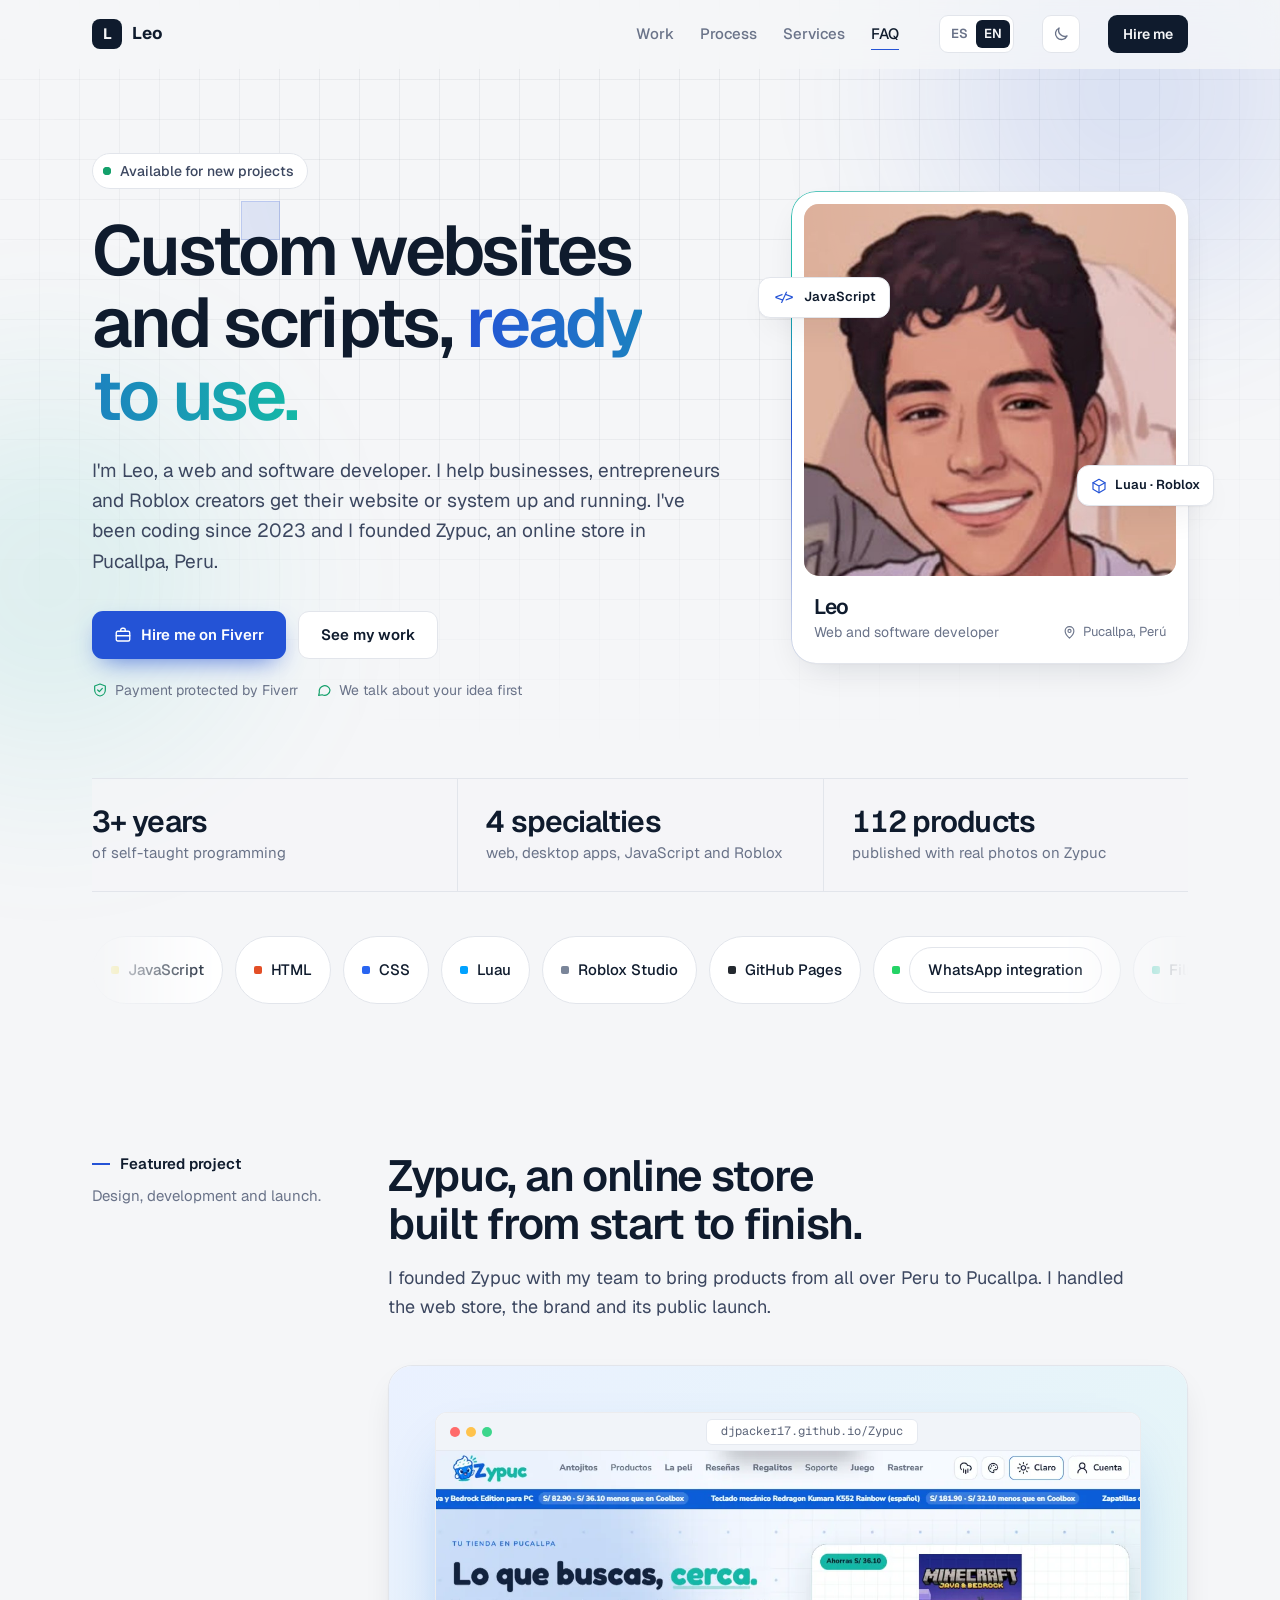
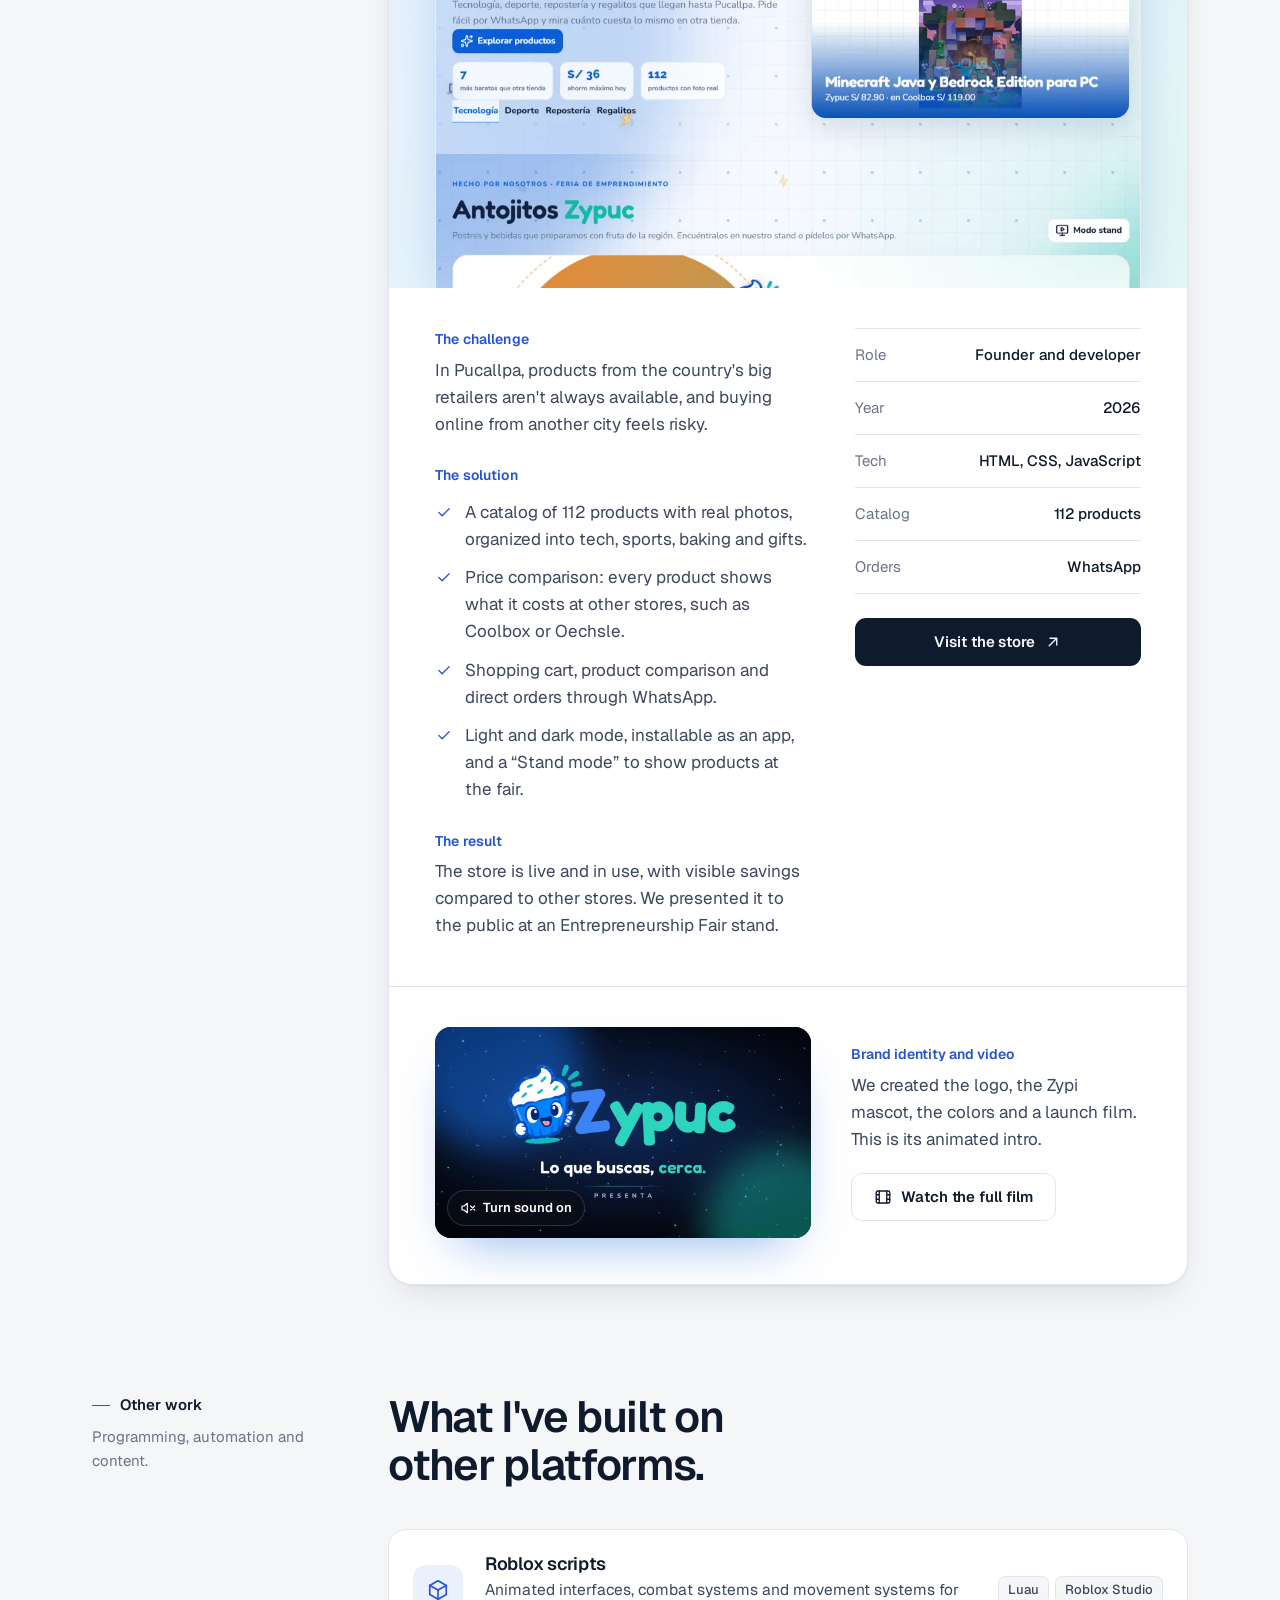
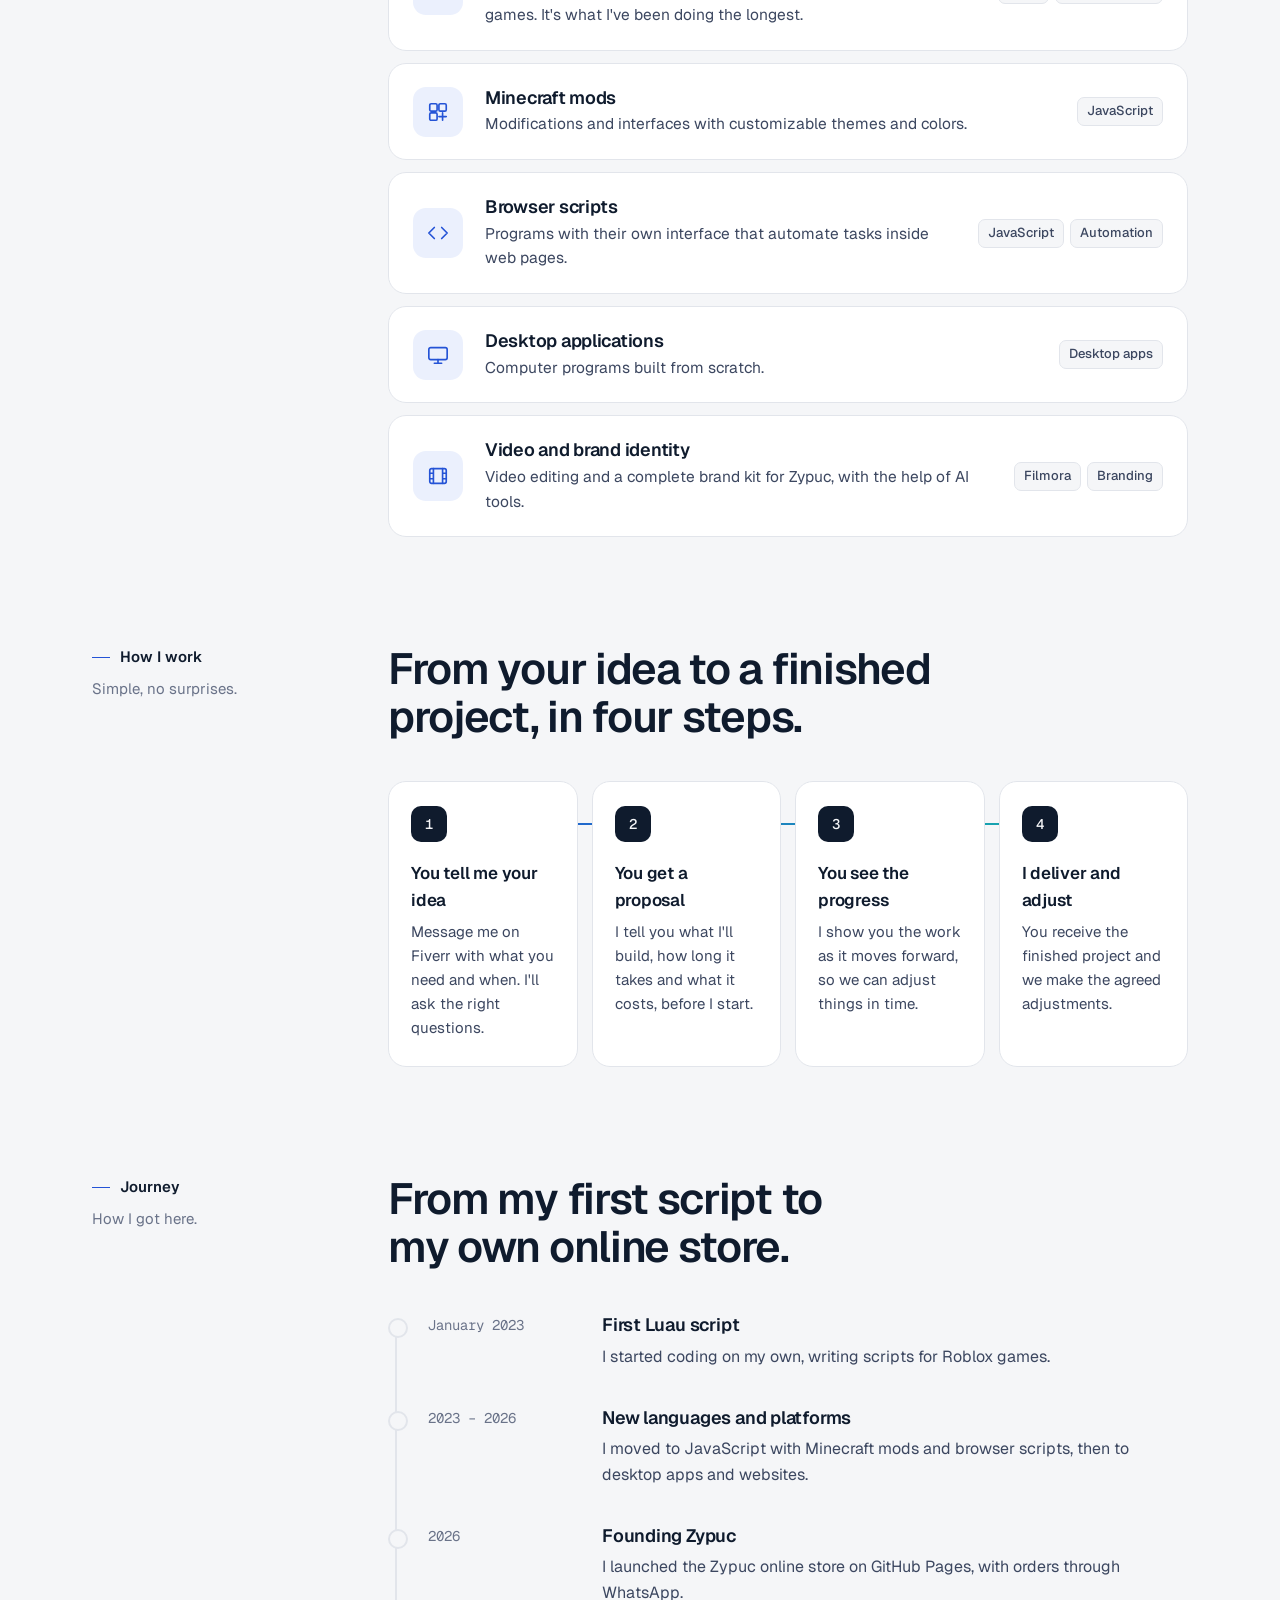
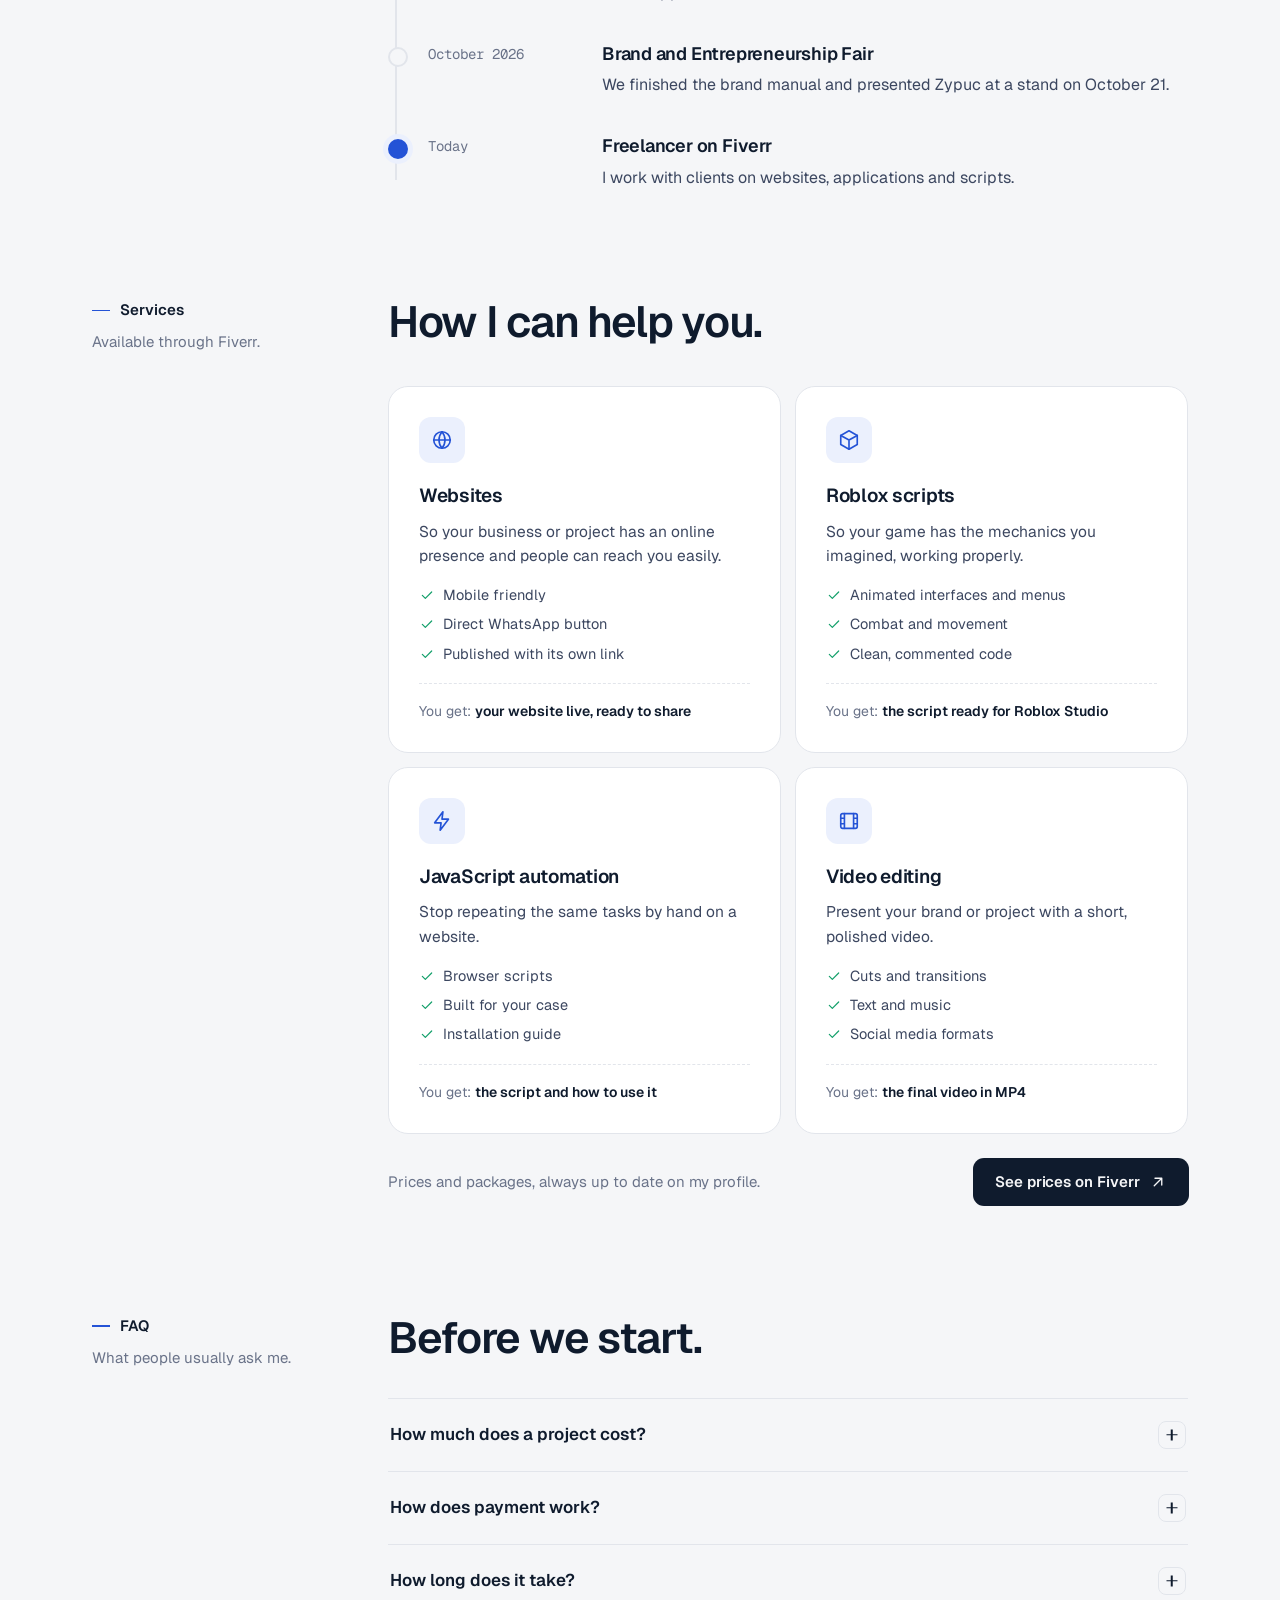
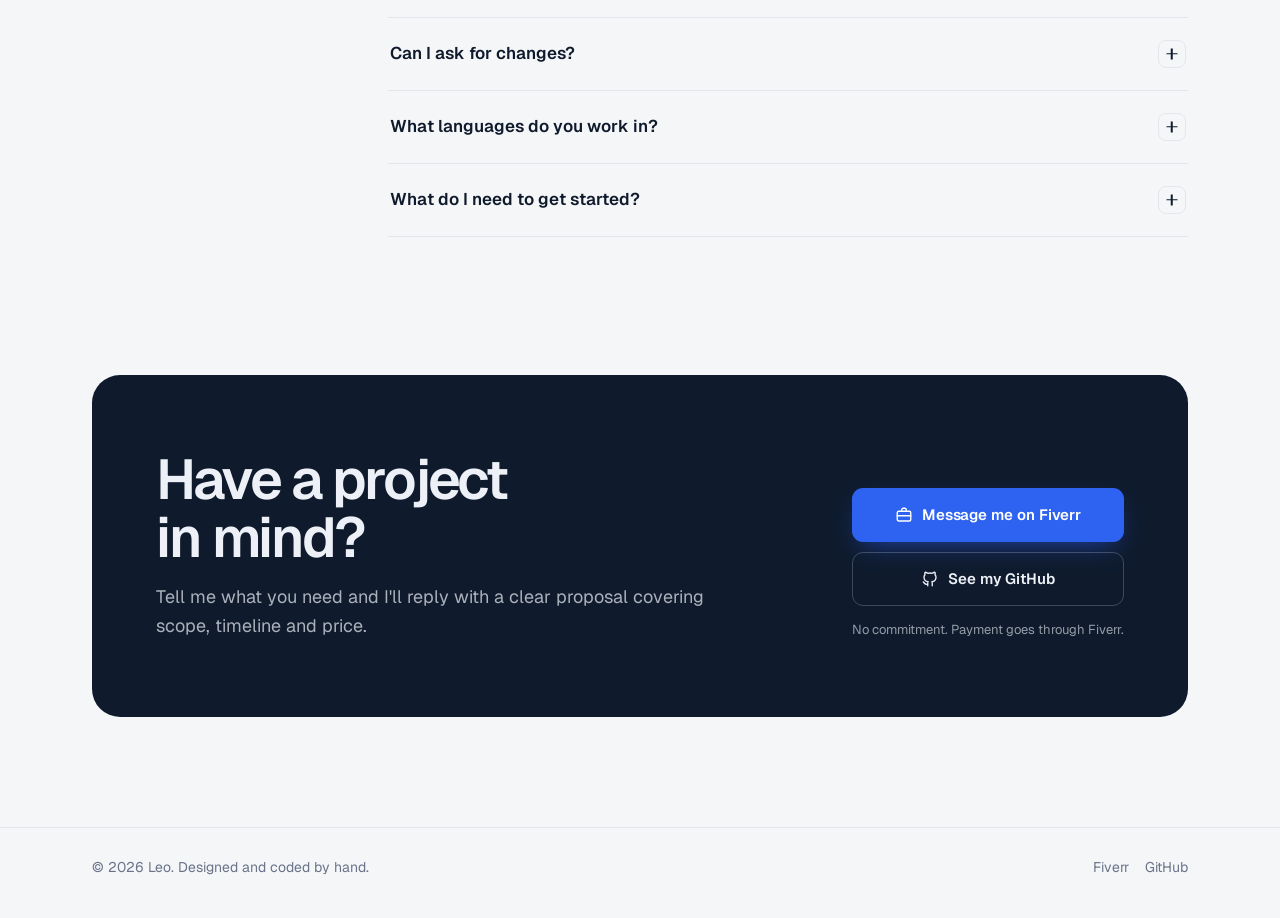
==== commit f88ffbee: "Versión en inglés, capturas reales y video de Zypuc, vista previa y página 404 Co-Authored-By: Claud" ====
--- a/index.html
+++ b/index.html
@@ -8,6 +8,17 @@
 <meta property="og:title" content="Leo | Desarrollador web y de software">
 <meta property="og:description" content="Páginas web y scripts a medida, listos para usar. Fundador de Zypuc.">
 <meta property="og:type" content="website">
+<meta property="og:url" content="https://djpacker17.github.io/Myself/">
+<meta property="og:image" content="https://djpacker17.github.io/Myself/media/og.png">
+<meta property="og:image:width" content="1200">
+<meta property="og:image:height" content="630">
+<meta property="og:locale" content="es_PE">
+<meta property="og:locale:alternate" content="en_US">
+<meta name="twitter:card" content="summary_large_image">
+<meta name="twitter:title" content="Leo | Desarrollador web y de software">
+<meta name="twitter:description" content="Páginas web y scripts a medida, listos para usar. Fundador de Zypuc.">
+<meta name="twitter:image" content="https://djpacker17.github.io/Myself/media/og.png">
+<link rel="canonical" href="https://djpacker17.github.io/Myself/">
 <meta name="theme-color" content="#F5F6F8">
 <link rel="icon" href="data:image/svg+xml,%3Csvg xmlns='http://www.w3.org/2000/svg' viewBox='0 0 64 64'%3E%3Crect width='64' height='64' rx='14' fill='%230F1B2D'/%3E%3Cpath d='M22 16v32h20' stroke='%23fff' stroke-width='7' fill='none' stroke-linecap='round' stroke-linejoin='round'/%3E%3C/svg%3E">
 <link rel="preconnect" href="https://fonts.googleapis.com">
@@ -16,6 +27,7 @@
 <script>
   document.documentElement.classList.add("js");
   try { const t = localStorage.getItem("leo-theme"); if (t) document.documentElement.dataset.theme = t; } catch(e){}
+  try { const l = (new URLSearchParams(location.search).get("lang")) || localStorage.getItem("leo-lang") || ((navigator.language || "es").toLowerCase().startsWith("es") ? "es" : "en"); document.documentElement.lang = l === "en" ? "en" : "es"; } catch(e){}
 </script>
 <style>
 @property --ang{syntax:"<angle>";inherits:false;initial-value:0deg}
@@ -365,6 +377,43 @@
   .contact-box{grid-template-columns:minmax(0,1fr);padding:46px 24px;border-radius:22px}
   .contact-actions{min-width:0}
 }
+
+/* Idioma */
+.lang{display:flex;align-items:center;height:38px;padding:3px;border-radius:9px;border:1px solid var(--line);background:var(--surface);font-size:13px;font-weight:600;color:var(--muted)}
+.lang span{padding:4px 8px;border-radius:6px;transition:background .2s,color .2s}
+html[lang="es"] .lang [data-l="es"],html[lang="en"] .lang [data-l="en"]{background:var(--ink);color:var(--bg)}
+.hero h1.done .w{animation:none!important;opacity:1!important;transform:none!important;filter:none!important}
+.hero h1.done .grad{animation:flow 6s linear infinite!important}
+
+/* Capturas reales según el tema */
+.browser .shot{display:block;width:100%;height:auto;background:#EAF1FF}
+.browser .shot-dark{display:none}
+:root[data-theme="dark"] .browser .shot-light{display:none}
+:root[data-theme="dark"] .browser .shot-dark{display:block}
+@media (prefers-color-scheme:dark){
+  :root:not([data-theme="light"]) .browser .shot-light{display:none}
+  :root:not([data-theme="light"]) .browser .shot-dark{display:block}
+}
+.browser{max-width:820px}
+
+/* Video de la marca */
+.case-video{display:grid;grid-template-columns:minmax(0,1.3fr) minmax(0,1fr);gap:40px;align-items:center;padding:0 46px 46px;border-top:1px solid var(--line);padding-top:40px}
+.video-frame{position:relative;border-radius:16px;overflow:hidden;background:#05070d;aspect-ratio:16/9;box-shadow:0 24px 50px -24px rgba(11,94,215,.5)}
+.video-frame video{width:100%;height:100%;object-fit:cover;display:block}
+.sound{position:absolute;left:12px;bottom:12px;display:inline-flex;align-items:center;gap:7px;padding:7px 12px;border-radius:99px;background:rgba(10,14,24,.72);color:#fff;font-size:13px;font-weight:600;backdrop-filter:blur(6px);-webkit-backdrop-filter:blur(6px);border:1px solid rgba(255,255,255,.15)}
+.sound .ico{width:16px;height:16px}
+.video-text h3{font-size:14px;font-weight:600;color:var(--accent)}
+.video-text p{margin-top:6px;color:var(--ink-2)}
+.video-text .btn{margin-top:20px}
+
+@media (max-width:1000px){.case-video{grid-template-columns:minmax(0,1fr);gap:22px}}
+@media (max-width:720px){
+  .case-video{padding:26px 22px 28px}
+  .lang{height:34px}
+  .nav .btn-sm{display:none}
+}
+
+@media (max-width:720px){.lang{margin-left:auto}.theme{margin-left:0}}
 @media (prefers-reduced-motion:reduce){
   *,*::before,*::after{animation:none!important;transition:none!important;scroll-behavior:auto!important}
   .js [data-reveal],.js .hero *,.js .profile{opacity:1!important;transform:none!important;filter:none!important}
@@ -401,6 +450,8 @@
     <symbol id="i-cake" viewBox="0 0 24 24"><path d="M4 20h16v-7H4zM4 16c2 1.3 4-1.3 6 0s4 1.3 6 0 3-1 4 0M12 13V9"/></symbol>
     <symbol id="i-gift" viewBox="0 0 24 24"><rect x="3" y="8" width="18" height="4" rx="1"/><path d="M5 12v9h14v-9M12 8v13M12 8S10.5 3 8 4s0 4 4 4zm0 0s1.5-5 4-4 0 4-4 4z"/></symbol>
     <symbol id="i-phone" viewBox="0 0 24 24"><rect x="7" y="2" width="10" height="20" rx="2.5"/><path d="M11 18h2"/></symbol>
+    <symbol id="i-mute" viewBox="0 0 24 24"><path d="M11 5L6 9H3v6h3l5 4zM22 9l-6 6M16 9l6 6"/></symbol>
+    <symbol id="i-sound" viewBox="0 0 24 24"><path d="M11 5L6 9H3v6h3l5 4zM15.5 8.5a5 5 0 010 7M18.5 5.5a9 9 0 010 13"/></symbol>
     <symbol id="i-bolt" viewBox="0 0 24 24"><path d="M13 2L4 14h7l-1 8 9-12h-7z"/></symbol>
   </defs>
 </svg>
@@ -411,16 +462,17 @@
     <a class="brand" href="#inicio"><span class="mark" aria-hidden="true">L</span>Leo</a>
     <nav aria-label="Secciones">
       <ul>
-        <li><a href="#proyectos">Proyectos</a></li>
-        <li><a href="#proceso">Proceso</a></li>
-        <li><a href="#servicios">Servicios</a></li>
-        <li><a href="#preguntas">Preguntas</a></li>
+        <li><a href="#proyectos" data-i18n="nav.projects">Proyectos</a></li>
+        <li><a href="#proceso" data-i18n="nav.process">Proceso</a></li>
+        <li><a href="#servicios" data-i18n="nav.services">Servicios</a></li>
+        <li><a href="#preguntas" data-i18n="nav.faq">Preguntas</a></li>
       </ul>
     </nav>
+    <button class="lang" id="lang" aria-label="Cambiar idioma"><span data-l="es">ES</span><span data-l="en">EN</span></button>
     <button class="theme" id="theme" aria-label="Cambiar entre modo claro y oscuro">
       <svg class="ico moon"><use href="#i-moon"/></svg><svg class="ico sun"><use href="#i-sun"/></svg>
     </button>
-    <a class="btn btn-primary btn-sm js-fiverr" href="#" target="_blank" rel="noopener">Contratar</a>
+    <a class="btn btn-primary btn-sm js-fiverr" href="#" target="_blank" rel="noopener" data-i18n="nav.hire">Contratar</a>
   </div>
 </header>
 
@@ -429,25 +481,25 @@
     <div class="wrap">
       <div class="hero-grid">
         <div>
-          <span class="status"><i aria-hidden="true"></i>Disponible para nuevos proyectos</span>
-          <h1 id="hero-title" data-split>Páginas web y scripts a medida, <span class="grad">listos para usar.</span></h1>
-          <p class="lead">Soy Leo, desarrollador web y de software. Ayudo a negocios, emprendedores y creadores de Roblox a tener su web o su sistema funcionando. Programo desde 2023 y fundé Zypuc, una tienda online en Pucallpa.</p>
+          <span class="status"><i aria-hidden="true"></i><span data-i18n="hero.status">Disponible para nuevos proyectos</span></span>
+          <h1 id="hero-title" data-split data-i18n="hero.title">Páginas web y scripts a medida, <span class="grad">listos para usar.</span></h1>
+          <p class="lead" data-i18n="hero.lead">Soy Leo, desarrollador web y de software. Ayudo a negocios, emprendedores y creadores de Roblox a tener su web o su sistema funcionando. Programo desde 2023 y fundé Zypuc, una tienda online en Pucallpa.</p>
           <div class="actions">
-            <a class="btn btn-accent js-fiverr magnetic" href="#" target="_blank" rel="noopener"><svg class="ico"><use href="#i-case"/></svg>Contratar en Fiverr</a>
-            <a class="btn btn-line magnetic" href="#proyectos">Ver proyectos</a>
+            <a class="btn btn-accent js-fiverr magnetic" href="#" target="_blank" rel="noopener"><svg class="ico"><use href="#i-case"/></svg><span data-i18n="hero.cta">Contratar en Fiverr</span></a>
+            <a class="btn btn-line magnetic" href="#proyectos" data-i18n="hero.cta2">Ver proyectos</a>
           </div>
           <div class="reassure">
-            <span><svg class="ico"><use href="#i-shield"/></svg>Pago protegido por Fiverr</span>
-            <span><svg class="ico"><use href="#i-chat"/></svg>Primero conversamos tu idea</span>
+            <span><svg class="ico"><use href="#i-shield"/></svg><span data-i18n="hero.r1">Pago protegido por Fiverr</span></span>
+            <span><svg class="ico"><use href="#i-chat"/></svg><span data-i18n="hero.r2">Primero conversamos tu idea</span></span>
           </div>
         </div>
         <div class="profile-wrap">
           <aside class="profile" id="profile" aria-label="Perfil">
-            <div class="photo"><img src="[data-uri]" alt="Retrato ilustrado de Leo" width="640" height="640"><span class="shine"></span></div>
+            <div class="photo"><img src="media/avatar.jpg" alt="Retrato ilustrado de Leo" width="640" height="640" data-i18n-alt="hero.alt"><span class="shine"></span></div>
             <div class="info">
               <div>
                 <h2>Leo</h2>
-                <p>Desarrollador web y de software</p>
+                <p data-i18n="hero.role">Desarrollador web y de software</p>
               </div>
               <span class="loc"><svg class="ico"><use href="#i-pin"/></svg>Pucallpa, Perú</span>
             </div>
@@ -458,12 +510,12 @@
       </div>
 
       <div class="facts" data-reveal>
-        <div class="fact"><b><span data-count="3">0</span>+ años</b><span>programando de forma autodidacta</span></div>
-        <div class="fact"><b><span data-count="4">0</span> especialidades</b><span>web, apps de PC, JavaScript y Roblox</span></div>
-        <div class="fact"><b><span data-count="1">0</span> tienda online</b><span>diseñada, programada y publicada</span></div>
-      </div>
-
-      <div class="marquee" aria-label="Herramientas que uso">
+        <div class="fact"><b><span data-count="3">0</span>+ <span data-i18n="facts.years">años</span></b><span data-i18n="facts.years2">programando de forma autodidacta</span></div>
+        <div class="fact"><b><span data-count="4">0</span> <span data-i18n="facts.spec">especialidades</span></b><span data-i18n="facts.spec2">web, apps de PC, JavaScript y Roblox</span></div>
+        <div class="fact"><b><span data-count="112">0</span> <span data-i18n="facts.prod">productos</span></b><span data-i18n="facts.prod2">publicados con foto real en Zypuc</span></div>
+      </div>
+
+      <div class="marquee" aria-label="Herramientas">
         <div class="marquee-track" id="marquee">
           <span style="--c:#F7DF1E"><i></i>JavaScript</span>
           <span style="--c:#E34F26"><i></i>HTML</span>
@@ -471,9 +523,9 @@
           <span style="--c:#00A2FF"><i></i>Luau</span>
           <span style="--c:#7A8599"><i></i>Roblox Studio</span>
           <span style="--c:#24292F"><i></i>GitHub Pages</span>
-          <span style="--c:#25D366"><i></i>Integración con WhatsApp</span>
+          <span style="--c:#25D366"><i></i><span data-i18n="mq.wa">Integración con WhatsApp</span></span>
           <span style="--c:#1FC7A8"><i></i>Filmora</span>
-          <span style="--c:#A78BFA"><i></i>Web instalable como app</span>
+          <span style="--c:#A78BFA"><i></i><span data-i18n="mq.pwa">Web instalable como app</span></span>
         </div>
       </div>
     </div>
@@ -483,72 +535,61 @@
   <section class="block" id="proyectos" aria-labelledby="proy-title">
     <div class="wrap block-grid">
       <div class="block-head" data-reveal>
-        <h2>Proyecto destacado</h2>
-        <p>Diseño, desarrollo y lanzamiento.</p>
+        <h2 data-i18n="p.h">Proyecto destacado</h2>
+        <p data-i18n="p.hs">Diseño, desarrollo y lanzamiento.</p>
       </div>
       <div>
-        <h3 class="title" id="proy-title" data-reveal>Zypuc, una tienda online construida de principio a fin.</h3>
-        <p class="intro" data-reveal style="--d:1">Fundé Zypuc con mi equipo para acercar productos de todo el Perú a Pucallpa. Me encargué de la tienda web, la marca y su presentación al público.</p>
+        <h3 class="title" id="proy-title" data-reveal data-i18n="p.t">Zypuc, una tienda online construida de principio a fin.</h3>
+        <p class="intro" data-reveal style="--d:1" data-i18n="p.i">Fundé Zypuc con mi equipo para acercar productos de todo el Perú a Pucallpa. Me encargué de la tienda web, la marca y su presentación al público.</p>
 
         <article class="case" data-reveal style="--d:2">
-          <a class="case-visual" id="case-visual" href="https://djpacker17.github.io/Zypuc/" target="_blank" rel="noopener" aria-label="Abrir la tienda Zypuc en una pestaña nueva">
-            <div class="browser" aria-hidden="true">
-              <div class="b-top"><i></i><i></i><i></i><span>djpacker17.github.io/Zypuc</span></div>
-              <div class="z-site">
-                <div class="z-nav">
-                  <span class="z-logo"><b>Z</b><span>ypuc</span></span>
-                  <span class="z-links"><span>Tecnología</span><span>Deporte</span><span>Repostería</span><span>Regalitos</span></span>
-                  <span class="z-wa">Pedir por WhatsApp</span>
-                </div>
-                <div class="z-hero">
-                  <div>
-                    <h4>Lo que buscas, <em>cerca.</em></h4>
-                    <p>Tecnología, deporte, repostería y regalitos que llegan hasta Pucallpa.</p>
-                  </div>
-                  <div class="z-cats">
-                    <div><svg class="ico"><use href="#i-headset"/></svg>Tecnología</div>
-                    <div><svg class="ico"><use href="#i-ball"/></svg>Deporte</div>
-                    <div><svg class="ico"><use href="#i-cake"/></svg>Repostería</div>
-                    <div><svg class="ico"><use href="#i-gift"/></svg>Regalitos</div>
-                  </div>
-                </div>
-                <div class="z-prods">
-                  <div class="z-prod"><div class="img"><svg class="ico"><use href="#i-headset"/></svg></div><div><b>Audífonos</b>Envío a Pucallpa</div></div>
-                  <div class="z-prod"><div class="img"><svg class="ico"><use href="#i-phone"/></svg></div><div><b>Accesorios</b>Envío a Pucallpa</div></div>
-                  <div class="z-prod"><div class="img"><svg class="ico"><use href="#i-cake"/></svg></div><div><b>Repostería</b>Envío a Pucallpa</div></div>
-                </div>
-              </div>
+          <a class="case-visual" href="https://djpacker17.github.io/Zypuc/" target="_blank" rel="noopener" aria-label="Abrir la tienda Zypuc en una pestaña nueva">
+            <div class="browser">
+              <div class="b-top" aria-hidden="true"><i></i><i></i><i></i><span>djpacker17.github.io/Zypuc</span></div>
+              <img class="shot shot-light" src="media/zypuc-claro.webp" alt="Portada real de la tienda Zypuc en modo claro" width="1160" height="720" loading="lazy" data-i18n-alt="p.altL">
+              <img class="shot shot-dark" src="media/zypuc-oscuro.webp" alt="Portada real de la tienda Zypuc en modo oscuro" width="1160" height="720" loading="lazy" data-i18n-alt="p.altD">
             </div>
           </a>
           <div class="case-body">
             <div>
               <div class="part">
-                <h3>El reto</h3>
-                <p>En Pucallpa no siempre se encuentran los productos de las tiendas grandes del país, y comprar en línea a otra ciudad genera desconfianza.</p>
+                <h3 data-i18n="p.c1">El reto</h3>
+                <p data-i18n="p.c1t">En Pucallpa no siempre se encuentran los productos de las tiendas grandes del país, y comprar en línea a otra ciudad genera desconfianza.</p>
               </div>
               <div class="part">
-                <h3>La solución</h3>
+                <h3 data-i18n="p.c2">La solución</h3>
                 <ul class="did">
-                  <li><svg class="ico"><use href="#i-check"/></svg><span>Programé una tienda web clara, con catálogo por categorías y pedidos directos por WhatsApp.</span></li>
-                  <li><svg class="ico"><use href="#i-check"/></svg><span>Cada producto muestra cuánto cuesta lo mismo en otra tienda, para comprar con confianza.</span></li>
-                  <li><svg class="ico"><use href="#i-check"/></svg><span>La hice instalable en el celular como una app, con su propio ícono.</span></li>
-                  <li><svg class="ico"><use href="#i-check"/></svg><span>Creamos la identidad de marca completa y el video de presentación.</span></li>
+                  <li><svg class="ico"><use href="#i-check"/></svg><span data-i18n="p.s1">Catálogo de 112 productos con foto real, ordenado en tecnología, deporte, repostería y regalitos.</span></li>
+                  <li><svg class="ico"><use href="#i-check"/></svg><span data-i18n="p.s2">Comparador de precios: cada producto muestra cuánto cuesta en otras tiendas, como Coolbox u Oechsle.</span></li>
+                  <li><svg class="ico"><use href="#i-check"/></svg><span data-i18n="p.s3">Carrito, comparación de productos y pedidos directos por WhatsApp.</span></li>
+                  <li><svg class="ico"><use href="#i-check"/></svg><span data-i18n="p.s4">Modo claro y oscuro, instalable como app y un «Modo stand» para mostrar los productos en la feria.</span></li>
                 </ul>
               </div>
               <div class="part">
-                <h3>El resultado</h3>
-                <p>La tienda está publicada y en uso, y la presentamos al público en un stand de la Feria de Emprendimiento.</p>
+                <h3 data-i18n="p.c3">El resultado</h3>
+                <p data-i18n="p.c3t">La tienda está publicada y en uso, con ahorros visibles frente a otras tiendas. La presentamos al público en un stand de la Feria de Emprendimiento.</p>
               </div>
             </div>
             <div>
               <dl class="specs">
-                <div><dt>Rol</dt><dd>Fundador y desarrollador</dd></div>
-                <div><dt>Año</dt><dd>2026</dd></div>
-                <div><dt>Tecnologías</dt><dd>HTML, CSS, JavaScript</dd></div>
-                <div><dt>Publicación</dt><dd>GitHub Pages</dd></div>
-                <div><dt>Pedidos</dt><dd>WhatsApp</dd></div>
+                <div><dt data-i18n="p.k1">Rol</dt><dd data-i18n="p.v1">Fundador y desarrollador</dd></div>
+                <div><dt data-i18n="p.k2">Año</dt><dd>2026</dd></div>
+                <div><dt data-i18n="p.k3">Tecnologías</dt><dd>HTML, CSS, JavaScript</dd></div>
+                <div><dt data-i18n="p.k4">Catálogo</dt><dd data-i18n="p.v4">112 productos</dd></div>
+                <div><dt data-i18n="p.k5">Pedidos</dt><dd>WhatsApp</dd></div>
               </dl>
-              <a class="btn btn-primary" href="https://djpacker17.github.io/Zypuc/" target="_blank" rel="noopener">Visitar la tienda<svg class="ico arrow"><use href="#i-arrow"/></svg></a>
+              <a class="btn btn-primary" href="https://djpacker17.github.io/Zypuc/" target="_blank" rel="noopener"><span data-i18n="p.visit">Visitar la tienda</span><svg class="ico arrow"><use href="#i-arrow"/></svg></a>
+            </div>
+          </div>
+          <div class="case-video">
+            <div class="video-frame">
+              <video id="intro" src="media/zypuc-intro.mp4" poster="media/zypuc-intro-poster.jpg" muted loop playsinline preload="metadata" aria-label="Intro animada de la marca Zypuc"></video>
+              <button class="sound" id="sound" aria-pressed="false"><svg class="ico"><use href="#i-mute"/></svg><span data-i18n="p.sound">Activar sonido</span></button>
+            </div>
+            <div class="video-text">
+              <h3 data-i18n="p.vh">Identidad de marca y video</h3>
+              <p data-i18n="p.vt">Creamos el logo, la mascota Zypi, los colores y una película de presentación. Esta es su intro animada.</p>
+              <a class="btn btn-line" href="https://djpacker17.github.io/Zypuc/#peli" target="_blank" rel="noopener"><svg class="ico"><use href="#i-film"/></svg><span data-i18n="p.movie">Ver la película completa</span></a>
             </div>
           </div>
         </article>
@@ -560,35 +601,35 @@
   <section class="block tight" aria-labelledby="otros-title">
     <div class="wrap block-grid">
       <div class="block-head" data-reveal>
-        <h2>Otros trabajos</h2>
-        <p>Programación, automatización y contenido.</p>
+        <h2 data-i18n="o.h">Otros trabajos</h2>
+        <p data-i18n="o.hs">Programación, automatización y contenido.</p>
       </div>
       <div>
-        <h3 class="title" id="otros-title" data-reveal>Lo que he construido en otras plataformas.</h3>
+        <h3 class="title" id="otros-title" data-reveal data-i18n="o.t">Lo que he construido en otras plataformas.</h3>
         <div class="works">
           <article class="work spot" data-reveal>
             <div class="w-ico"><svg class="ico"><use href="#i-cube"/></svg></div>
-            <div><h3>Scripts para Roblox</h3><p>Interfaces, sistemas de combate y sistemas de movimiento para juegos. Es lo que más tiempo llevo haciendo.</p></div>
+            <div><h3 data-i18n="o.1">Scripts para Roblox</h3><p data-i18n="o.1t">Interfaces animadas, sistemas de combate y sistemas de movimiento para juegos. Es lo que más tiempo llevo haciendo.</p></div>
             <div class="tags"><span class="tag">Luau</span><span class="tag">Roblox Studio</span></div>
           </article>
           <article class="work spot" data-reveal style="--d:1">
             <div class="w-ico"><svg class="ico"><use href="#i-blocks"/></svg></div>
-            <div><h3>Mods de Minecraft</h3><p>Modificaciones que cambian cómo funciona el juego.</p></div>
+            <div><h3 data-i18n="o.2">Mods de Minecraft</h3><p data-i18n="o.2t">Modificaciones e interfaces con temas y colores personalizables.</p></div>
             <div class="tags"><span class="tag">JavaScript</span></div>
           </article>
           <article class="work spot" data-reveal style="--d:2">
             <div class="w-ico"><svg class="ico"><use href="#i-code"/></svg></div>
-            <div><h3>Scripts de navegador</h3><p>Programas que automatizan tareas repetitivas dentro de páginas web.</p></div>
-            <div class="tags"><span class="tag">JavaScript</span><span class="tag">Automatización</span></div>
+            <div><h3 data-i18n="o.3">Scripts de navegador</h3><p data-i18n="o.3t">Programas con interfaz propia que automatizan tareas dentro de páginas web.</p></div>
+            <div class="tags"><span class="tag">JavaScript</span><span class="tag" data-i18n="o.3k">Automatización</span></div>
           </article>
           <article class="work spot" data-reveal style="--d:3">
             <div class="w-ico"><svg class="ico"><use href="#i-desktop"/></svg></div>
-            <div><h3>Aplicaciones de escritorio</h3><p>Programas para computadora hechos desde cero.</p></div>
-            <div class="tags"><span class="tag">Apps de PC</span></div>
+            <div><h3 data-i18n="o.4">Aplicaciones de escritorio</h3><p data-i18n="o.4t">Programas para computadora hechos desde cero.</p></div>
+            <div class="tags"><span class="tag" data-i18n="o.4k">Apps de PC</span></div>
           </article>
           <article class="work spot" data-reveal style="--d:4">
             <div class="w-ico"><svg class="ico"><use href="#i-film"/></svg></div>
-            <div><h3>Video e identidad de marca</h3><p>Edición de video y kit de marca completo para Zypuc, con apoyo de herramientas de IA.</p></div>
+            <div><h3 data-i18n="o.5">Video e identidad de marca</h3><p data-i18n="o.5t">Edición de video y kit de marca completo para Zypuc, con apoyo de herramientas de IA.</p></div>
             <div class="tags"><span class="tag">Filmora</span><span class="tag">Branding</span></div>
           </article>
         </div>
@@ -600,17 +641,17 @@
   <section class="block tight" id="proceso" aria-labelledby="proc-title">
     <div class="wrap block-grid">
       <div class="block-head" data-reveal>
-        <h2>Cómo trabajo</h2>
-        <p>Simple y sin sorpresas.</p>
+        <h2 data-i18n="w.h">Cómo trabajo</h2>
+        <p data-i18n="w.hs">Simple y sin sorpresas.</p>
       </div>
       <div>
-        <h3 class="title" id="proc-title" data-reveal>De tu idea a un proyecto terminado, en cuatro pasos.</h3>
+        <h3 class="title" id="proc-title" data-reveal data-i18n="w.t">De tu idea a un proyecto terminado, en cuatro pasos.</h3>
         <div class="steps" id="steps">
           <div class="step-line" aria-hidden="true"></div>
-          <div class="step" data-reveal><span class="n">1</span><h3>Me cuentas tu idea</h3><p>Me escribes por Fiverr qué necesitas y para cuándo. Te hago las preguntas justas.</p></div>
-          <div class="step" data-reveal style="--d:1"><span class="n">2</span><h3>Recibes una propuesta</h3><p>Te digo qué voy a hacer, en cuánto tiempo y a qué precio, antes de empezar.</p></div>
-          <div class="step" data-reveal style="--d:2"><span class="n">3</span><h3>Ves los avances</h3><p>Te muestro el trabajo mientras avanza, para corregir a tiempo lo que haga falta.</p></div>
-          <div class="step" data-reveal style="--d:3"><span class="n">4</span><h3>Entrego y ajusto</h3><p>Recibes el proyecto terminado y hacemos los ajustes acordados.</p></div>
+          <div class="step" data-reveal><span class="n">1</span><h3 data-i18n="w.1">Me cuentas tu idea</h3><p data-i18n="w.1t">Me escribes por Fiverr qué necesitas y para cuándo. Te hago las preguntas justas.</p></div>
+          <div class="step" data-reveal style="--d:1"><span class="n">2</span><h3 data-i18n="w.2">Recibes una propuesta</h3><p data-i18n="w.2t">Te digo qué voy a hacer, en cuánto tiempo y a qué precio, antes de empezar.</p></div>
+          <div class="step" data-reveal style="--d:2"><span class="n">3</span><h3 data-i18n="w.3">Ves los avances</h3><p data-i18n="w.3t">Te muestro el trabajo mientras avanza, para corregir a tiempo lo que haga falta.</p></div>
+          <div class="step" data-reveal style="--d:3"><span class="n">4</span><h3 data-i18n="w.4">Entrego y ajusto</h3><p data-i18n="w.4t">Recibes el proyecto terminado y hacemos los ajustes acordados.</p></div>
         </div>
       </div>
     </div>
@@ -620,17 +661,17 @@
   <section class="block tight" id="trayectoria" aria-labelledby="tray-title">
     <div class="wrap block-grid">
       <div class="block-head" data-reveal>
-        <h2>Trayectoria</h2>
-        <p>Cómo llegué hasta aquí.</p>
+        <h2 data-i18n="t.h">Trayectoria</h2>
+        <p data-i18n="t.hs">Cómo llegué hasta aquí.</p>
       </div>
       <div>
-        <h3 class="title" id="tray-title" data-reveal>De mi primer script a mi propia tienda online.</h3>
+        <h3 class="title" id="tray-title" data-reveal data-i18n="t.t">De mi primer script a mi propia tienda online.</h3>
         <ol class="timeline" id="timeline">
-          <li data-reveal><time>Enero 2023</time><div><h3>Primer script en Luau</h3><p>Empecé a programar por mi cuenta, creando scripts para juegos de Roblox.</p></div></li>
-          <li data-reveal><time>2023 – 2026</time><div><h3>Nuevos lenguajes y plataformas</h3><p>Pasé a JavaScript con mods de Minecraft y scripts de navegador, y luego a aplicaciones de PC y páginas web.</p></div></li>
-          <li data-reveal><time>2026</time><div><h3>Fundación de Zypuc</h3><p>Lancé la tienda online de Zypuc en GitHub Pages, con pedidos por WhatsApp.</p></div></li>
-          <li data-reveal><time>Octubre 2026</time><div><h3>Marca y Feria de Emprendimiento</h3><p>Terminamos el manual de marca y presentamos Zypuc en un stand el 21 de octubre.</p></div></li>
-          <li class="now" data-reveal><time>Hoy</time><div><h3>Freelancer en Fiverr</h3><p>Trabajo con clientes en páginas web, aplicaciones y scripts.</p></div></li>
+          <li data-reveal><time data-i18n="t.1d">Enero 2023</time><div><h3 data-i18n="t.1">Primer script en Luau</h3><p data-i18n="t.1t">Empecé a programar por mi cuenta, creando scripts para juegos de Roblox.</p></div></li>
+          <li data-reveal><time>2023 – 2026</time><div><h3 data-i18n="t.2">Nuevos lenguajes y plataformas</h3><p data-i18n="t.2t">Pasé a JavaScript con mods de Minecraft y scripts de navegador, y luego a aplicaciones de PC y páginas web.</p></div></li>
+          <li data-reveal><time>2026</time><div><h3 data-i18n="t.3">Fundación de Zypuc</h3><p data-i18n="t.3t">Lancé la tienda online de Zypuc en GitHub Pages, con pedidos por WhatsApp.</p></div></li>
+          <li data-reveal><time data-i18n="t.4d">Octubre 2026</time><div><h3 data-i18n="t.4">Marca y Feria de Emprendimiento</h3><p data-i18n="t.4t">Terminamos el manual de marca y presentamos Zypuc en un stand el 21 de octubre.</p></div></li>
+          <li class="now" data-reveal><time data-i18n="t.5d">Hoy</time><div><h3 data-i18n="t.5">Freelancer en Fiverr</h3><p data-i18n="t.5t">Trabajo con clientes en páginas web, aplicaciones y scripts.</p></div></li>
         </ol>
       </div>
     </div>
@@ -640,44 +681,44 @@
   <section class="block tight" id="servicios" aria-labelledby="serv-title">
     <div class="wrap block-grid">
       <div class="block-head" data-reveal>
-        <h2>Servicios</h2>
-        <p>Disponibles a través de Fiverr.</p>
+        <h2 data-i18n="s.h">Servicios</h2>
+        <p data-i18n="s.hs">Disponibles a través de Fiverr.</p>
       </div>
       <div>
-        <h3 class="title" id="serv-title" data-reveal>En qué puedo ayudarte.</h3>
+        <h3 class="title" id="serv-title" data-reveal data-i18n="s.t">En qué puedo ayudarte.</h3>
         <div class="services">
           <article class="service spot" data-reveal>
             <span class="s-ico"><svg class="ico"><use href="#i-globe"/></svg></span>
-            <h3>Páginas web</h3>
-            <p>Para que tu negocio o proyecto tenga presencia en internet y te contacten fácil.</p>
-            <ul><li><svg class="ico"><use href="#i-check"/></svg>Adaptada al celular</li><li><svg class="ico"><use href="#i-check"/></svg>Botón directo a WhatsApp</li><li><svg class="ico"><use href="#i-check"/></svg>Publicada con su enlace</li></ul>
-            <div class="get">Recibes: <b>tu web en línea, lista para compartir</b></div>
+            <h3 data-i18n="s.1">Páginas web</h3>
+            <p data-i18n="s.1t">Para que tu negocio o proyecto tenga presencia en internet y te contacten fácil.</p>
+            <ul><li><svg class="ico"><use href="#i-check"/></svg><span data-i18n="s.1a">Adaptada al celular</span></li><li><svg class="ico"><use href="#i-check"/></svg><span data-i18n="s.1b">Botón directo a WhatsApp</span></li><li><svg class="ico"><use href="#i-check"/></svg><span data-i18n="s.1c">Publicada con su enlace</span></li></ul>
+            <div class="get" data-i18n="s.1g">Recibes: <b>tu web en línea, lista para compartir</b></div>
           </article>
           <article class="service spot" data-reveal style="--d:1">
             <span class="s-ico"><svg class="ico"><use href="#i-cube"/></svg></span>
-            <h3>Scripts para Roblox</h3>
-            <p>Para que tu juego tenga las mecánicas que imaginaste, funcionando bien.</p>
-            <ul><li><svg class="ico"><use href="#i-check"/></svg>Interfaces y menús</li><li><svg class="ico"><use href="#i-check"/></svg>Combate y movimiento</li><li><svg class="ico"><use href="#i-check"/></svg>Código ordenado y comentado</li></ul>
-            <div class="get">Recibes: <b>el script listo para Roblox Studio</b></div>
+            <h3 data-i18n="s.2">Scripts para Roblox</h3>
+            <p data-i18n="s.2t">Para que tu juego tenga las mecánicas que imaginaste, funcionando bien.</p>
+            <ul><li><svg class="ico"><use href="#i-check"/></svg><span data-i18n="s.2a">Interfaces y menús animados</span></li><li><svg class="ico"><use href="#i-check"/></svg><span data-i18n="s.2b">Combate y movimiento</span></li><li><svg class="ico"><use href="#i-check"/></svg><span data-i18n="s.2c">Código ordenado y comentado</span></li></ul>
+            <div class="get" data-i18n="s.2g">Recibes: <b>el script listo para Roblox Studio</b></div>
           </article>
           <article class="service spot" data-reveal style="--d:2">
             <span class="s-ico"><svg class="ico"><use href="#i-bolt"/></svg></span>
-            <h3>Automatización con JavaScript</h3>
-            <p>Para dejar de repetir a mano las mismas tareas en una página web.</p>
-            <ul><li><svg class="ico"><use href="#i-check"/></svg>Scripts de navegador</li><li><svg class="ico"><use href="#i-check"/></svg>Hechos para tu caso</li><li><svg class="ico"><use href="#i-check"/></svg>Guía de instalación</li></ul>
-            <div class="get">Recibes: <b>el script y cómo usarlo</b></div>
+            <h3 data-i18n="s.3">Automatización con JavaScript</h3>
+            <p data-i18n="s.3t">Para dejar de repetir a mano las mismas tareas en una página web.</p>
+            <ul><li><svg class="ico"><use href="#i-check"/></svg><span data-i18n="s.3a">Scripts de navegador</span></li><li><svg class="ico"><use href="#i-check"/></svg><span data-i18n="s.3b">Hechos para tu caso</span></li><li><svg class="ico"><use href="#i-check"/></svg><span data-i18n="s.3c">Guía de instalación</span></li></ul>
+            <div class="get" data-i18n="s.3g">Recibes: <b>el script y cómo usarlo</b></div>
           </article>
           <article class="service spot" data-reveal style="--d:3">
             <span class="s-ico"><svg class="ico"><use href="#i-film"/></svg></span>
-            <h3>Edición de video</h3>
-            <p>Para presentar tu marca o proyecto con un video corto y cuidado.</p>
-            <ul><li><svg class="ico"><use href="#i-check"/></svg>Cortes y transiciones</li><li><svg class="ico"><use href="#i-check"/></svg>Textos y música</li><li><svg class="ico"><use href="#i-check"/></svg>Formato para redes</li></ul>
-            <div class="get">Recibes: <b>el video final en MP4</b></div>
+            <h3 data-i18n="s.4">Edición de video</h3>
+            <p data-i18n="s.4t">Para presentar tu marca o proyecto con un video corto y cuidado.</p>
+            <ul><li><svg class="ico"><use href="#i-check"/></svg><span data-i18n="s.4a">Cortes y transiciones</span></li><li><svg class="ico"><use href="#i-check"/></svg><span data-i18n="s.4b">Textos y música</span></li><li><svg class="ico"><use href="#i-check"/></svg><span data-i18n="s.4c">Formato para redes</span></li></ul>
+            <div class="get" data-i18n="s.4g">Recibes: <b>el video final en MP4</b></div>
           </article>
         </div>
         <div class="services-cta" data-reveal>
-          <span>Precios y paquetes, siempre actualizados en mi perfil.</span>
-          <a class="btn btn-primary js-fiverr magnetic" href="#" target="_blank" rel="noopener">Ver precios en Fiverr<svg class="ico arrow"><use href="#i-arrow"/></svg></a>
+          <span data-i18n="s.p">Precios y paquetes, siempre actualizados en mi perfil.</span>
+          <a class="btn btn-primary js-fiverr magnetic" href="#" target="_blank" rel="noopener"><span data-i18n="s.pc">Ver precios en Fiverr</span><svg class="ico arrow"><use href="#i-arrow"/></svg></a>
         </div>
       </div>
     </div>
@@ -687,32 +728,18 @@
   <section class="block tight" id="preguntas" aria-labelledby="faq-title">
     <div class="wrap block-grid">
       <div class="block-head" data-reveal>
-        <h2>Preguntas frecuentes</h2>
-        <p>Lo que suelen preguntarme.</p>
+        <h2 data-i18n="f.h">Preguntas frecuentes</h2>
+        <p data-i18n="f.hs">Lo que suelen preguntarme.</p>
       </div>
       <div>
-        <h3 class="title" id="faq-title" data-reveal>Antes de empezar.</h3>
+        <h3 class="title" id="faq-title" data-reveal data-i18n="f.t">Antes de empezar.</h3>
         <div class="faq" data-reveal>
-          <details>
-            <summary>¿Cuánto cuesta un proyecto?<span class="pm" aria-hidden="true"></span></summary>
-            <p class="ans">Depende de lo que necesites. Mis paquetes y precios están en Fiverr; si tu proyecto es diferente, te preparo una oferta a medida antes de empezar, sin compromiso.</p>
-          </details>
-          <details>
-            <summary>¿Cómo se hace el pago?<span class="pm" aria-hidden="true"></span></summary>
-            <p class="ans">Todo se paga a través de Fiverr. La plataforma guarda tu pago y me lo entrega cuando el trabajo está terminado, así tu dinero está protegido.</p>
-          </details>
-          <details>
-            <summary>¿Cuánto tiempo toma?<span class="pm" aria-hidden="true"></span></summary>
-            <p class="ans">Te digo el plazo exacto en la propuesta, según el tamaño del proyecto, para que sepas desde el inicio cuándo lo vas a recibir.</p>
-          </details>
-          <details>
-            <summary>¿Puedo pedir cambios?<span class="pm" aria-hidden="true"></span></summary>
-            <p class="ans">Sí. Te muestro avances durante el trabajo y, al entregar, hacemos los ajustes acordados en la propuesta.</p>
-          </details>
-          <details>
-            <summary>¿Qué necesito para empezar?<span class="pm" aria-hidden="true"></span></summary>
-            <p class="ans">Solo tu idea. Si tienes textos, fotos, logo o un ejemplo de algo que te guste, mejor; si no, te ayudo a definirlo.</p>
-          </details>
+          <details><summary><span data-i18n="f.1">¿Cuánto cuesta un proyecto?</span><span class="pm" aria-hidden="true"></span></summary><p class="ans" data-i18n="f.1t">Depende de lo que necesites. Mis paquetes y precios están en Fiverr; si tu proyecto es diferente, te preparo una oferta a medida antes de empezar, sin compromiso.</p></details>
+          <details><summary><span data-i18n="f.2">¿Cómo se hace el pago?</span><span class="pm" aria-hidden="true"></span></summary><p class="ans" data-i18n="f.2t">Todo se paga a través de Fiverr. La plataforma guarda tu pago y me lo entrega cuando el trabajo está terminado, así tu dinero está protegido.</p></details>
+          <details><summary><span data-i18n="f.3">¿Cuánto tiempo toma?</span><span class="pm" aria-hidden="true"></span></summary><p class="ans" data-i18n="f.3t">Te digo el plazo exacto en la propuesta, según el tamaño del proyecto, para que sepas desde el inicio cuándo lo vas a recibir.</p></details>
+          <details><summary><span data-i18n="f.4">¿Puedo pedir cambios?</span><span class="pm" aria-hidden="true"></span></summary><p class="ans" data-i18n="f.4t">Sí. Te muestro avances durante el trabajo y, al entregar, hacemos los ajustes acordados en la propuesta.</p></details>
+          <details><summary><span data-i18n="f.5">¿En qué idiomas trabajas?</span><span class="pm" aria-hidden="true"></span></summary><p class="ans" data-i18n="f.5t">En español y en inglés. Puedo hacer tu web o tu interfaz en cualquiera de los dos idiomas, o en ambos.</p></details>
+          <details><summary><span data-i18n="f.6">¿Qué necesito para empezar?</span><span class="pm" aria-hidden="true"></span></summary><p class="ans" data-i18n="f.6t">Solo tu idea. Si tienes textos, fotos, logo o un ejemplo de algo que te guste, mejor; si no, te ayudo a definirlo.</p></details>
         </div>
       </div>
     </div>
@@ -724,13 +751,13 @@
       <div class="contact-box" data-reveal>
         <canvas id="contact-canvas" aria-hidden="true"></canvas>
         <div>
-          <h2 id="contact-title">¿Tienes un proyecto en mente?</h2>
-          <p>Cuéntame qué necesitas y te respondo con una propuesta clara de alcance, plazo y precio.</p>
+          <h2 id="contact-title" data-i18n="c.t">¿Tienes un proyecto en mente?</h2>
+          <p data-i18n="c.p">Cuéntame qué necesitas y te respondo con una propuesta clara de alcance, plazo y precio.</p>
         </div>
         <div class="contact-actions">
-          <a class="btn btn-accent js-fiverr magnetic" href="#" target="_blank" rel="noopener"><svg class="ico"><use href="#i-case"/></svg>Escribirme en Fiverr</a>
-          <a class="btn btn-ghost js-github magnetic" href="#" target="_blank" rel="noopener"><svg class="ico"><use href="#i-github"/></svg>Ver mi GitHub</a>
-          <small>Sin compromiso. El pago se hace por Fiverr.</small>
+          <a class="btn btn-accent js-fiverr magnetic" href="#" target="_blank" rel="noopener"><svg class="ico"><use href="#i-case"/></svg><span data-i18n="c.b1">Escribirme en Fiverr</span></a>
+          <a class="btn btn-ghost js-github magnetic" href="#" target="_blank" rel="noopener"><svg class="ico"><use href="#i-github"/></svg><span data-i18n="c.b2">Ver mi GitHub</span></a>
+          <small data-i18n="c.s">Sin compromiso. El pago se hace por Fiverr.</small>
         </div>
       </div>
     </div>
@@ -739,17 +766,19 @@
 
 <footer>
   <div class="wrap">
-    <span>© <span id="year">2026</span> Leo. Diseñado y programado a mano.</span>
+    <span>© <span id="year">2026</span> Leo. <span data-i18n="ft">Diseñado y programado a mano.</span></span>
     <span><a class="js-fiverr" href="#" target="_blank" rel="noopener">Fiverr</a> &nbsp;&nbsp; <a class="js-github" href="#" target="_blank" rel="noopener">GitHub</a></span>
   </div>
 </footer>
 </div>
 
+
 <script>
 /* ===== Configuración: cambia tus enlaces aquí ===== */
 const CONFIG = {
   fiverr: "https://es.pro.fiverr.com/s/EmmQYNe",
-  github: "https://github.com/djpacker17"
+  github: "https://github.com/djpacker17",
+  goatcounter: ""   // Opcional: tu código de GoatCounter (por ejemplo "leo-dev") para contar visitas
 };
 
 const $ = (s, r = document) => r.querySelector(s);
@@ -762,25 +791,137 @@
 $("#year").textContent = new Date().getFullYear();
 
 /* Título palabra por palabra */
-(function split(){
+function splitTitle(){
   const h = $("[data-split]"); let i = 0;
-  const wrap = node => {
-    [...node.childNodes].forEach(n => {
-      if (n.nodeType === 3){
-        const frag = document.createDocumentFragment();
-        n.textContent.split(/(\s+)/).forEach(part => {
-          if (!part) return;
-          if (/^\s+$/.test(part)){ frag.appendChild(document.createTextNode(part)); return; }
-          const s = document.createElement("span"); s.className = "w"; s.style.setProperty("--i", i++); s.textContent = part; frag.appendChild(s);
-        });
-        n.replaceWith(frag);
-      } else if (n.classList && n.classList.contains("grad")){
-        n.classList.add("w"); n.style.setProperty("--i", i++); n.style.whiteSpace = "normal"; n.style.display = "inline";
-      }
-    });
-  };
-  wrap(h);
-})();
+  [...h.childNodes].forEach(n => {
+    if (n.nodeType === 3){
+      const frag = document.createDocumentFragment();
+      n.textContent.split(/(\s+)/).forEach(part => {
+        if (!part) return;
+        if (/^\s+$/.test(part)){ frag.appendChild(document.createTextNode(part)); return; }
+        const s = document.createElement("span"); s.className = "w"; s.style.setProperty("--i", i++); s.textContent = part; frag.appendChild(s);
+      });
+      n.replaceWith(frag);
+    } else if (n.classList && n.classList.contains("grad")){
+      n.classList.add("w"); n.style.setProperty("--i", i++); n.style.whiteSpace = "normal"; n.style.display = "inline";
+    }
+  });
+}
+
+/* ===== Idiomas: español (en el HTML) e inglés ===== */
+const EN = {
+  "nav.projects":"Work","nav.process":"Process","nav.services":"Services","nav.faq":"FAQ","nav.hire":"Hire me",
+  "hero.status":"Available for new projects",
+  "hero.title":'Custom websites and scripts, <span class="grad">ready to use.</span>',
+  "hero.lead":"I'm Leo, a web and software developer. I help businesses, entrepreneurs and Roblox creators get their website or system up and running. I've been coding since 2023 and I founded Zypuc, an online store in Pucallpa, Peru.",
+  "hero.cta":"Hire me on Fiverr","hero.cta2":"See my work",
+  "hero.r1":"Payment protected by Fiverr","hero.r2":"We talk about your idea first",
+  "hero.alt":"Illustrated portrait of Leo","hero.role":"Web and software developer",
+  "facts.years":"years","facts.years2":"of self-taught programming",
+  "facts.spec":"specialties","facts.spec2":"web, desktop apps, JavaScript and Roblox",
+  "facts.prod":"products","facts.prod2":"published with real photos on Zypuc",
+  "mq.wa":"WhatsApp integration","mq.pwa":"Installable web apps",
+  "p.h":"Featured project","p.hs":"Design, development and launch.",
+  "p.t":"Zypuc, an online store built from start to finish.",
+  "p.i":"I founded Zypuc with my team to bring products from all over Peru to Pucallpa. I handled the web store, the brand and its public launch.",
+  "p.altL":"Real homepage of the Zypuc store in light mode","p.altD":"Real homepage of the Zypuc store in dark mode",
+  "p.c1":"The challenge","p.c1t":"In Pucallpa, products from the country's big retailers aren't always available, and buying online from another city feels risky.",
+  "p.c2":"The solution",
+  "p.s1":"A catalog of 112 products with real photos, organized into tech, sports, baking and gifts.",
+  "p.s2":"Price comparison: every product shows what it costs at other stores, such as Coolbox or Oechsle.",
+  "p.s3":"Shopping cart, product comparison and direct orders through WhatsApp.",
+  "p.s4":"Light and dark mode, installable as an app, and a “Stand mode” to show products at the fair.",
+  "p.c3":"The result","p.c3t":"The store is live and in use, with visible savings compared to other stores. We presented it to the public at an Entrepreneurship Fair stand.",
+  "p.k1":"Role","p.v1":"Founder and developer","p.k2":"Year","p.k3":"Tech","p.k4":"Catalog","p.v4":"112 products","p.k5":"Orders",
+  "p.visit":"Visit the store","p.sound":"Turn sound on","p.soundOff":"Mute",
+  "p.vh":"Brand identity and video","p.vt":"We created the logo, the Zypi mascot, the colors and a launch film. This is its animated intro.",
+  "p.movie":"Watch the full film",
+  "o.h":"Other work","o.hs":"Programming, automation and content.","o.t":"What I've built on other platforms.",
+  "o.1":"Roblox scripts","o.1t":"Animated interfaces, combat systems and movement systems for games. It's what I've been doing the longest.",
+  "o.2":"Minecraft mods","o.2t":"Modifications and interfaces with customizable themes and colors.",
+  "o.3":"Browser scripts","o.3t":"Programs with their own interface that automate tasks inside web pages.","o.3k":"Automation",
+  "o.4":"Desktop applications","o.4t":"Computer programs built from scratch.","o.4k":"Desktop apps",
+  "o.5":"Video and brand identity","o.5t":"Video editing and a complete brand kit for Zypuc, with the help of AI tools.",
+  "w.h":"How I work","w.hs":"Simple, no surprises.","w.t":"From your idea to a finished project, in four steps.",
+  "w.1":"You tell me your idea","w.1t":"Message me on Fiverr with what you need and when. I'll ask the right questions.",
+  "w.2":"You get a proposal","w.2t":"I tell you what I'll build, how long it takes and what it costs, before I start.",
+  "w.3":"You see the progress","w.3t":"I show you the work as it moves forward, so we can adjust things in time.",
+  "w.4":"I deliver and adjust","w.4t":"You receive the finished project and we make the agreed adjustments.",
+  "t.h":"Journey","t.hs":"How I got here.","t.t":"From my first script to my own online store.",
+  "t.1d":"January 2023","t.1":"First Luau script","t.1t":"I started coding on my own, writing scripts for Roblox games.",
+  "t.2":"New languages and platforms","t.2t":"I moved to JavaScript with Minecraft mods and browser scripts, then to desktop apps and websites.",
+  "t.3":"Founding Zypuc","t.3t":"I launched the Zypuc online store on GitHub Pages, with orders through WhatsApp.",
+  "t.4d":"October 2026","t.4":"Brand and Entrepreneurship Fair","t.4t":"We finished the brand manual and presented Zypuc at a stand on October 21.",
+  "t.5d":"Today","t.5":"Freelancer on Fiverr","t.5t":"I work with clients on websites, applications and scripts.",
+  "s.h":"Services","s.hs":"Available through Fiverr.","s.t":"How I can help you.",
+  "s.1":"Websites","s.1t":"So your business or project has an online presence and people can reach you easily.",
+  "s.1a":"Mobile friendly","s.1b":"Direct WhatsApp button","s.1c":"Published with its own link","s.1g":"You get: <b>your website live, ready to share</b>",
+  "s.2":"Roblox scripts","s.2t":"So your game has the mechanics you imagined, working properly.",
+  "s.2a":"Animated interfaces and menus","s.2b":"Combat and movement","s.2c":"Clean, commented code","s.2g":"You get: <b>the script ready for Roblox Studio</b>",
+  "s.3":"JavaScript automation","s.3t":"Stop repeating the same tasks by hand on a website.",
+  "s.3a":"Browser scripts","s.3b":"Built for your case","s.3c":"Installation guide","s.3g":"You get: <b>the script and how to use it</b>",
+  "s.4":"Video editing","s.4t":"Present your brand or project with a short, polished video.",
+  "s.4a":"Cuts and transitions","s.4b":"Text and music","s.4c":"Social media formats","s.4g":"You get: <b>the final video in MP4</b>",
+  "s.p":"Prices and packages, always up to date on my profile.","s.pc":"See prices on Fiverr",
+  "f.h":"FAQ","f.hs":"What people usually ask me.","f.t":"Before we start.",
+  "f.1":"How much does a project cost?","f.1t":"It depends on what you need. My packages and prices are on Fiverr; if your project is different, I'll prepare a custom offer before we start, with no commitment.",
+  "f.2":"How does payment work?","f.2t":"Everything is paid through Fiverr. The platform holds your payment and releases it to me when the work is done, so your money is protected.",
+  "f.3":"How long does it take?","f.3t":"I give you the exact timeline in the proposal, based on the size of the project, so you know from the start when you'll get it.",
+  "f.4":"Can I ask for changes?","f.4t":"Yes. I show you progress during the work and, on delivery, we make the adjustments agreed in the proposal.",
+  "f.5":"What languages do you work in?","f.5t":"Spanish and English. I can build your website or interface in either language, or both.",
+  "f.6":"What do I need to get started?","f.6t":"Just your idea. If you have text, photos, a logo or an example of something you like, even better; if not, I'll help you define it.",
+  "c.t":"Have a project in mind?","c.p":"Tell me what you need and I'll reply with a clear proposal covering scope, timeline and price.",
+  "c.b1":"Message me on Fiverr","c.b2":"See my GitHub","c.s":"No commitment. Payment goes through Fiverr.",
+  "ft":"Designed and coded by hand."
+};
+const META = {
+  es:{title:"Leo | Desarrollador web y de software", lang:"Cambiar idioma", sound:"Activar sonido", soundOff:"Silenciar"},
+  en:{title:"Leo | Web and software developer", lang:"Change language", sound:"Turn sound on", soundOff:"Mute"}
+};
+const ES = {};
+document.querySelectorAll("[data-i18n]").forEach(el => ES[el.dataset.i18n] = el.innerHTML);
+document.querySelectorAll("[data-i18n-alt]").forEach(el => ES[el.dataset.i18nAlt] = el.alt);
+let LANG = "es";
+function setLang(l, first){
+  LANG = l;
+  const dict = l === "en" ? EN : ES;
+  document.documentElement.lang = l;
+  document.querySelectorAll("[data-i18n]").forEach(el => { const v = dict[el.dataset.i18n]; if (v != null) el.innerHTML = v; });
+  document.querySelectorAll("[data-i18n-alt]").forEach(el => { const v = dict[el.dataset.i18nAlt]; if (v != null) el.alt = v; });
+  document.title = META[l].title;
+  document.getElementById("lang").setAttribute("aria-label", META[l].lang);
+  const h = document.querySelector("[data-split]");
+  if (!first) h.classList.add("done");
+  splitTitle();
+  if (window.__syncSound) window.__syncSound();
+  try { localStorage.setItem("leo-lang", l); } catch(e){}
+}
+
+setLang(document.documentElement.lang === "en" ? "en" : "es", true);
+$("#lang").addEventListener("click", () => setLang(LANG === "es" ? "en" : "es"));
+
+/* Video de la intro: se reproduce cuando se ve */
+const intro = $("#intro"), soundBtn = $("#sound");
+window.__syncSound = () => {
+  const on = !intro.muted;
+  soundBtn.setAttribute("aria-pressed", on);
+  soundBtn.innerHTML = `<svg class="ico"><use href="#i-${on ? "sound" : "mute"}"/></svg><span>${on ? META[LANG].soundOff : META[LANG].sound}</span>`;
+};
+soundBtn.addEventListener("click", e => { e.preventDefault(); intro.muted = !intro.muted; if (intro.paused) intro.play().catch(()=>{}); window.__syncSound(); });
+window.__syncSound();
+if ("IntersectionObserver" in window){
+  new IntersectionObserver(es => es.forEach(en => {
+    if (en.isIntersecting && !reduce) intro.play().catch(()=>{}); else intro.pause();
+  }), {threshold:.4}).observe(intro);
+}
+if (reduce) intro.setAttribute("controls", "");
+
+/* Contador de visitas opcional (GoatCounter, sin cookies) */
+if (CONFIG.goatcounter){
+  const g = document.createElement("script"); g.async = true;
+  g.dataset.goatcounter = `https://${CONFIG.goatcounter}.goatcounter.com/count`;
+  g.src = "https://gc.zgo.at/count.js"; document.body.appendChild(g);
+}
 
 /* Barra superior y progreso */
 const nav = $("#nav"), prog = $("#progress");
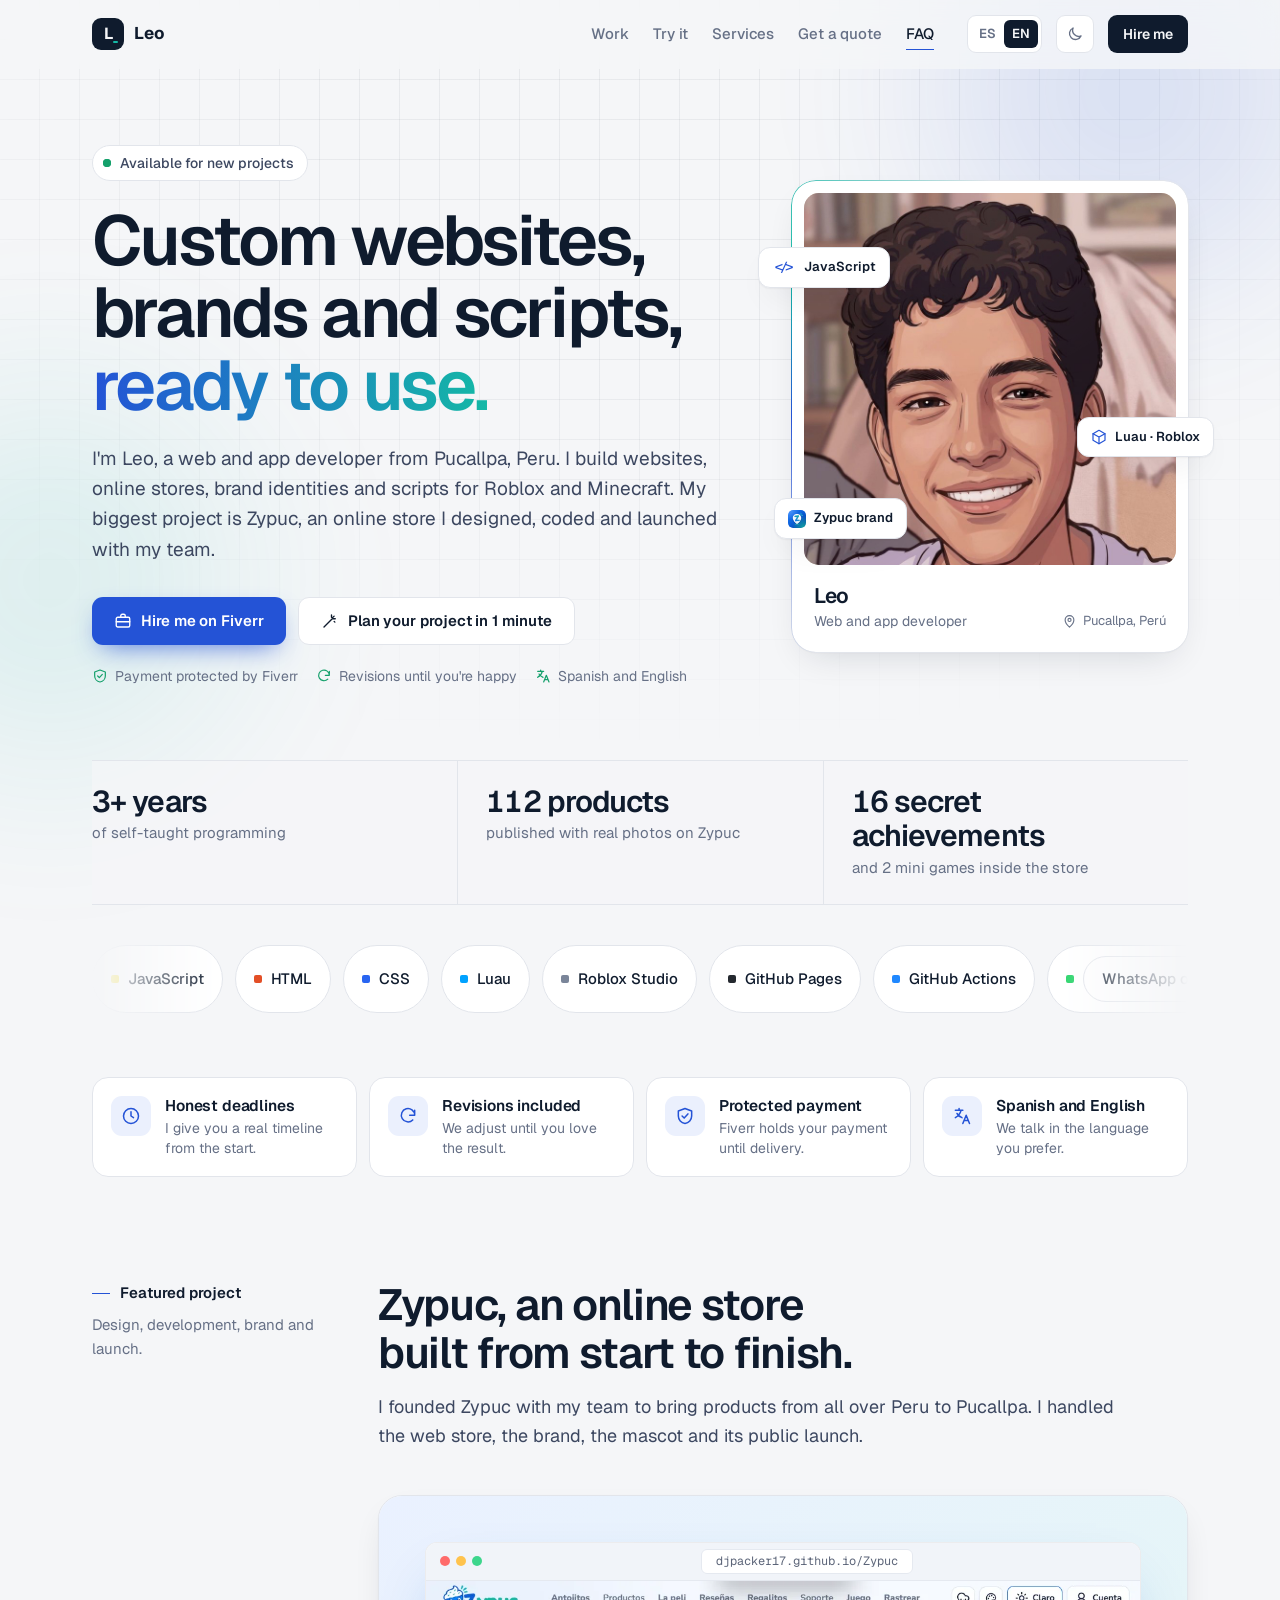
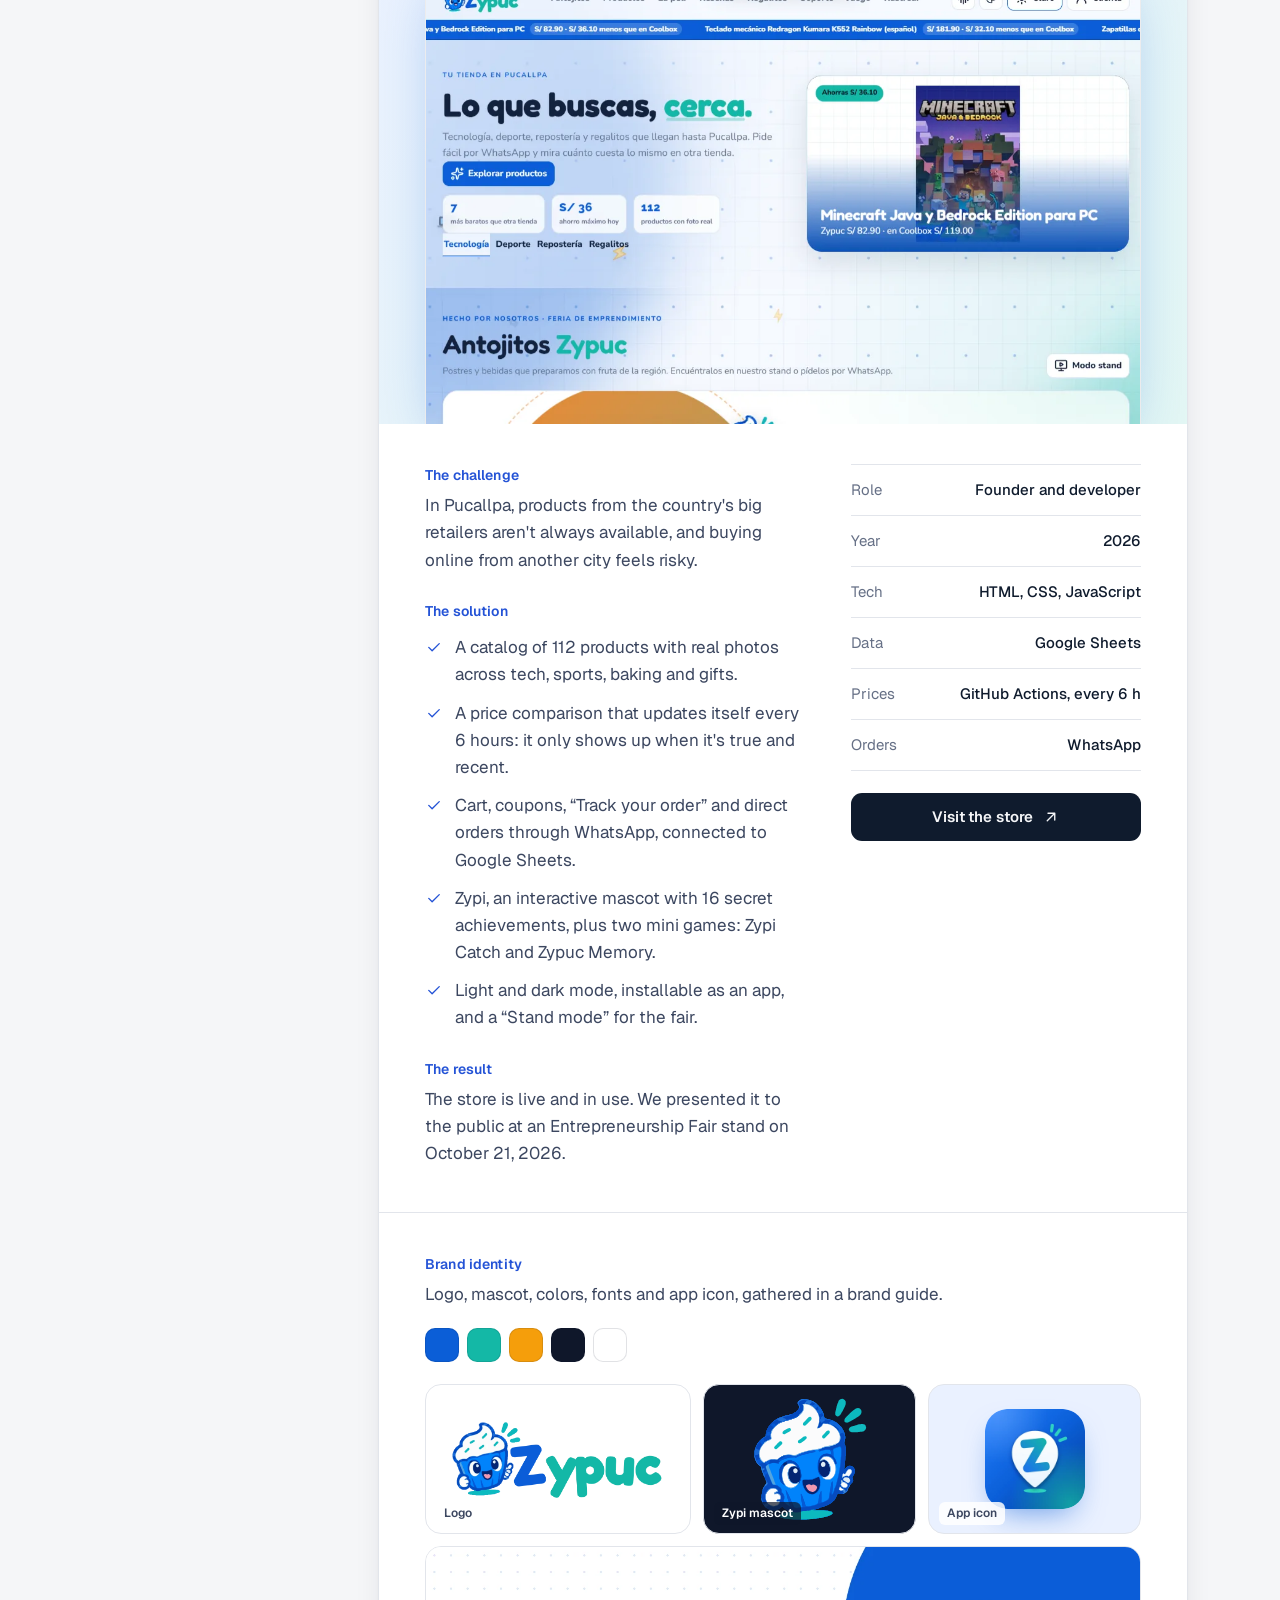
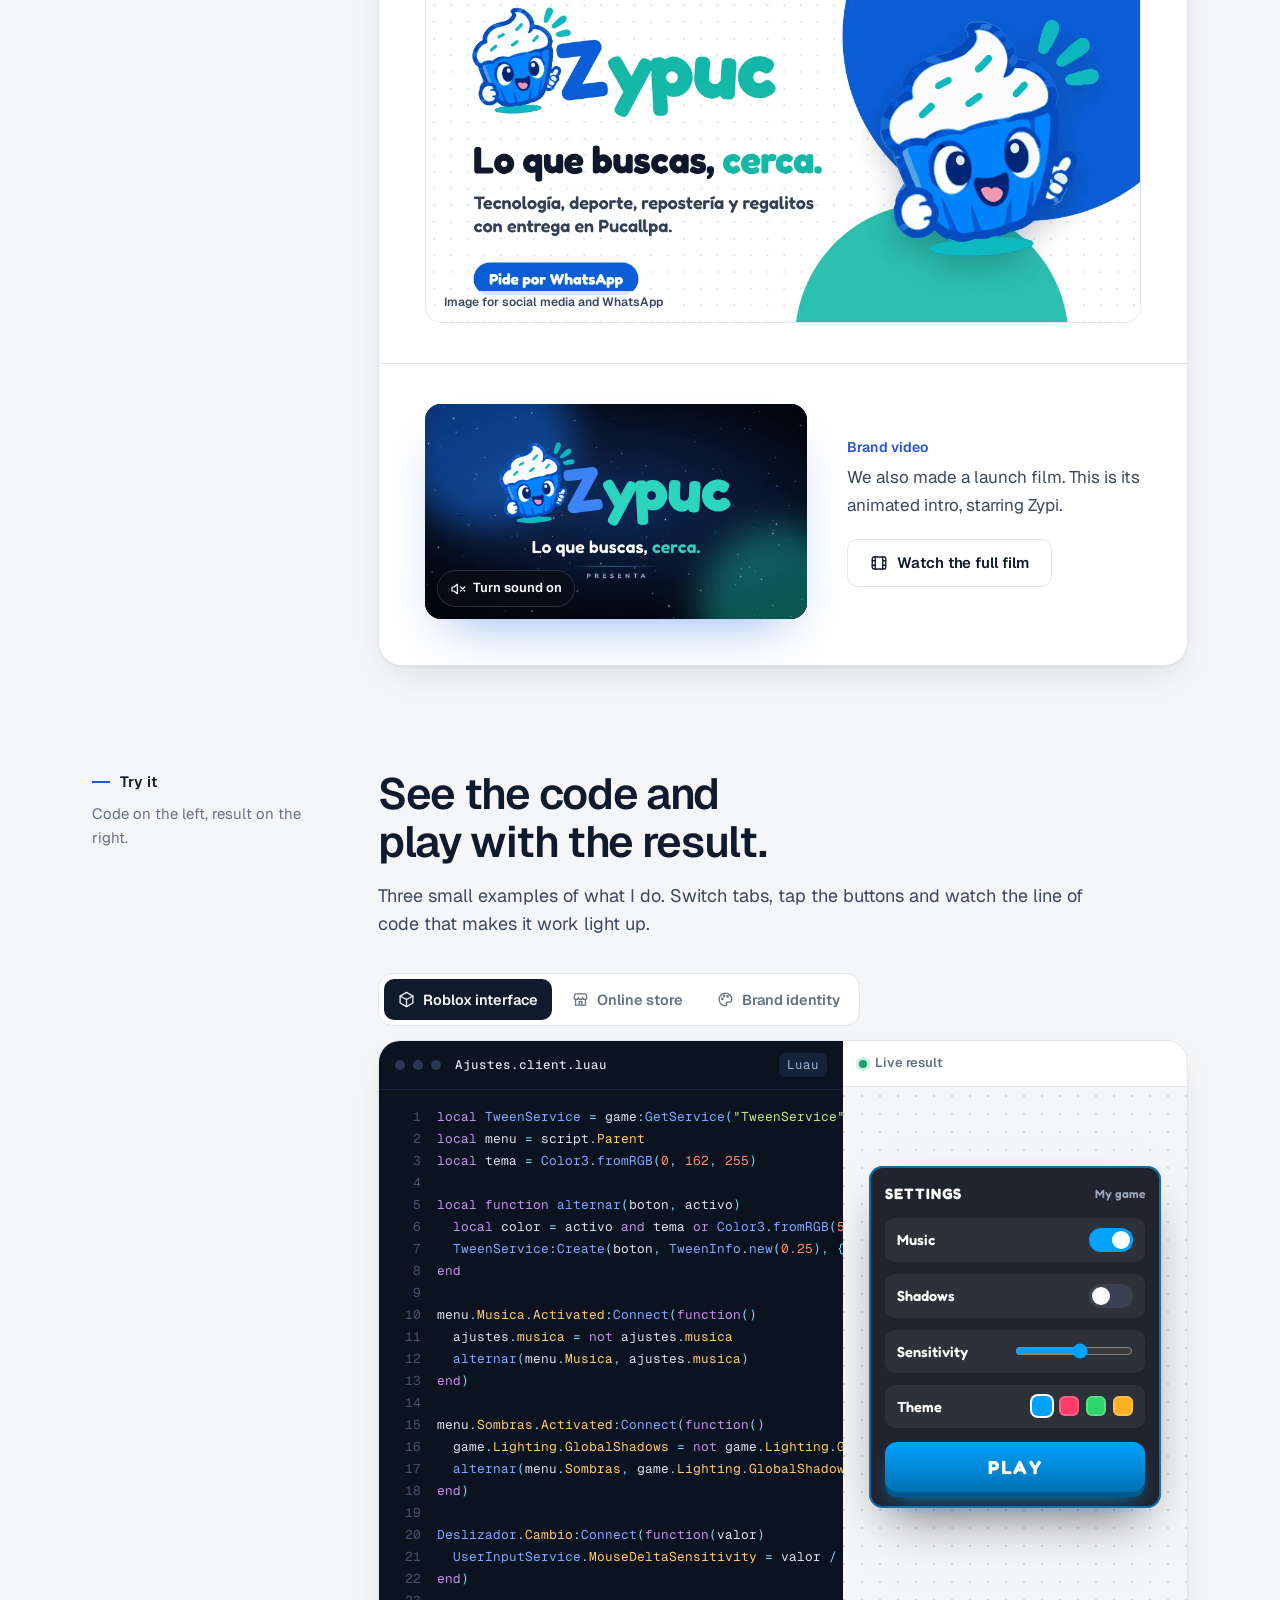
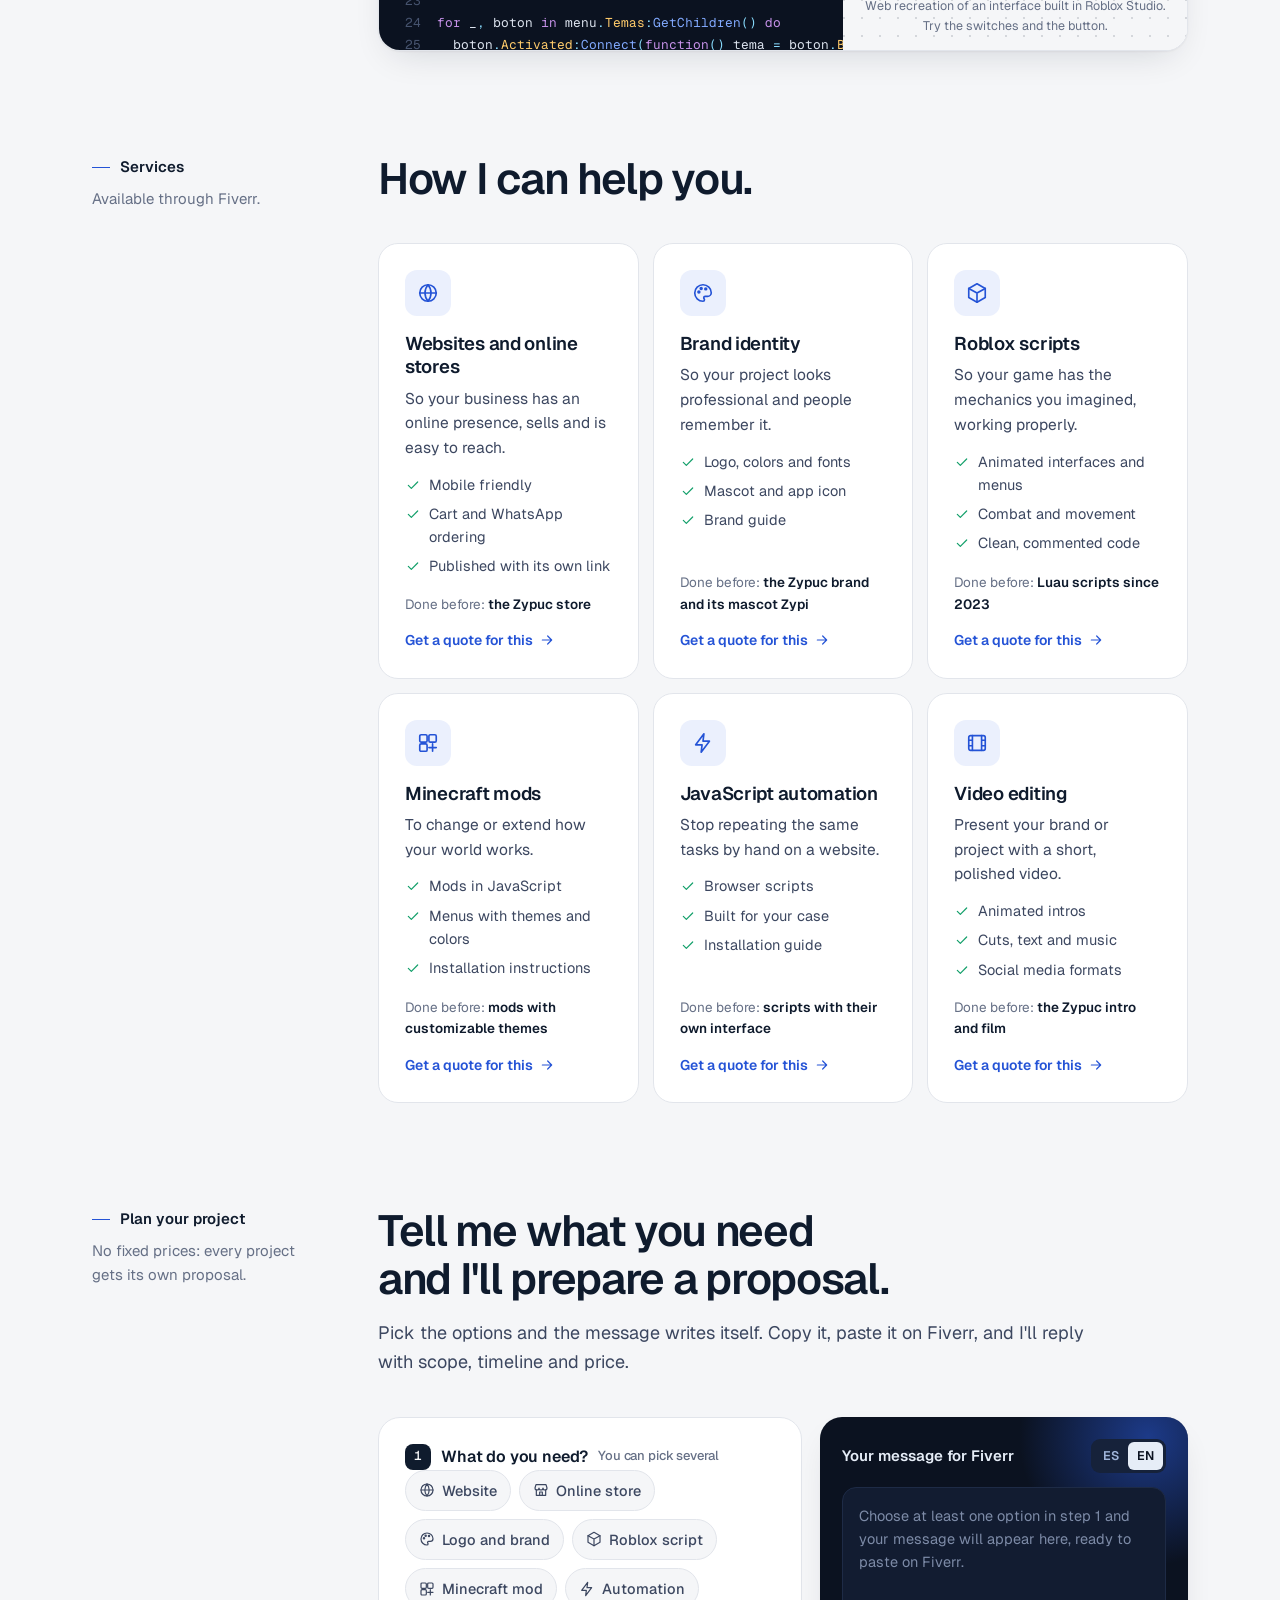
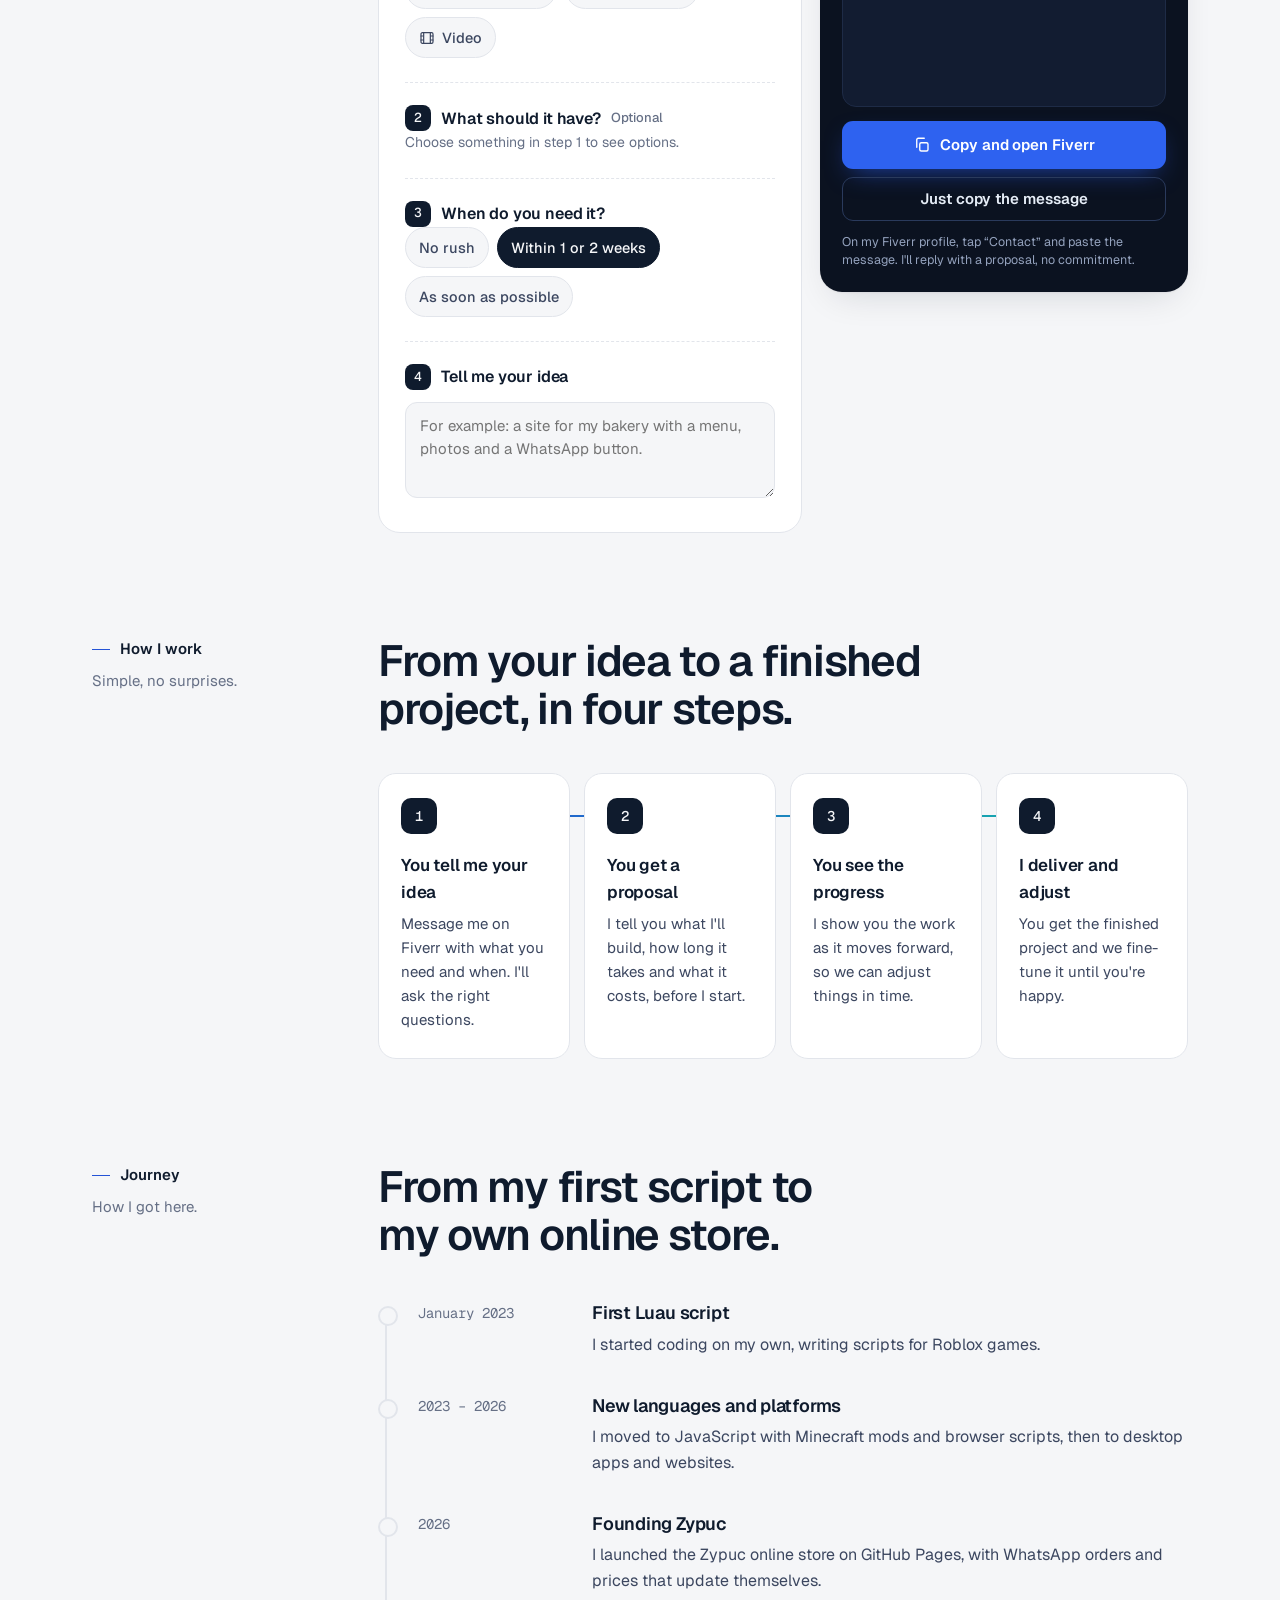
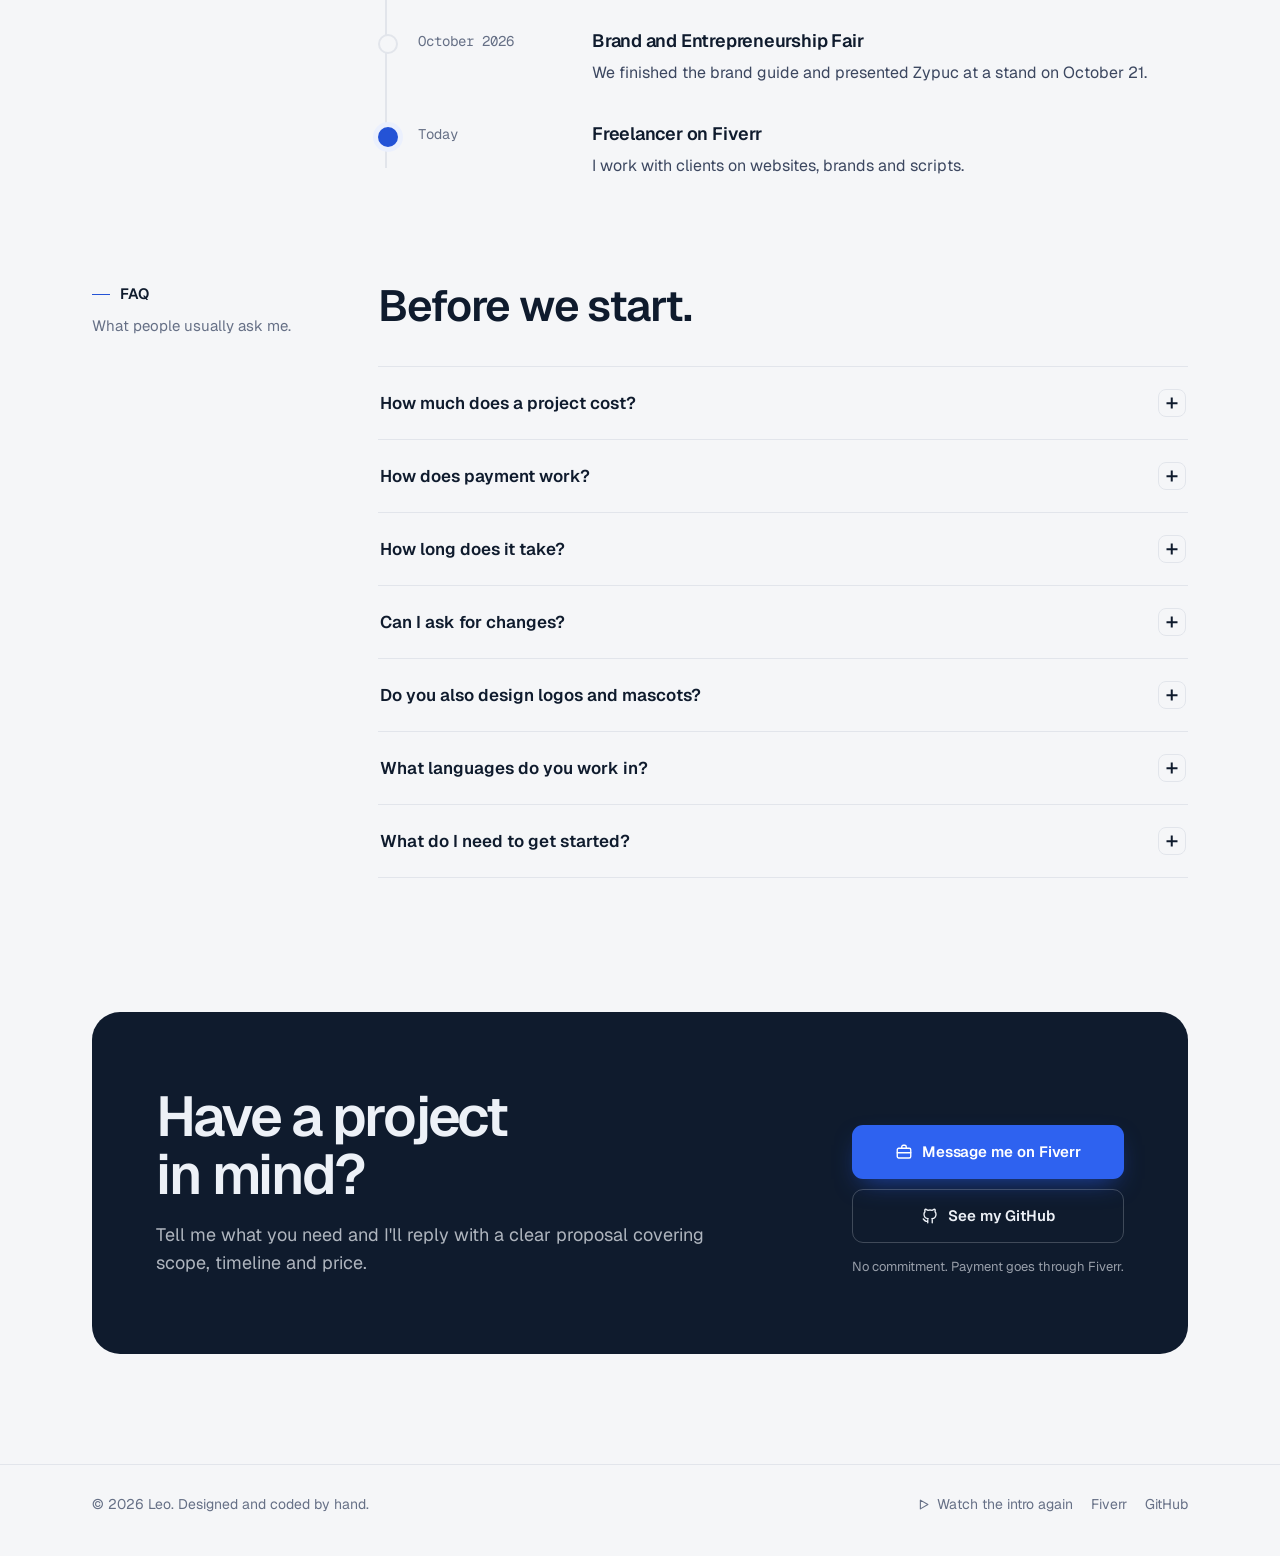
==== commit 970ecfd6: "Rediseño: intro de código, demos interactivas, armador de proyectos y avatar nuevo - Animación de ap" ====
--- a/index.html
+++ b/index.html
@@ -2,11 +2,11 @@
 <html lang="es">
 <head>
 <meta charset="utf-8">
-<meta name="viewport" content="width=device-width, initial-scale=1">
-<title>Leo | Desarrollador web y de software</title>
-<meta name="description" content="Leo, desarrollador web y de software. Páginas web, aplicaciones de PC, automatización con JavaScript y scripts de Roblox (Luau). Fundador de Zypuc.">
-<meta property="og:title" content="Leo | Desarrollador web y de software">
-<meta property="og:description" content="Páginas web y scripts a medida, listos para usar. Fundador de Zypuc.">
+<meta name="viewport" content="width=device-width, initial-scale=1, viewport-fit=cover">
+<title>Leo | Desarrollador web, de apps y diseñador de marca</title>
+<meta name="description" content="Leo, desarrollador web y de apps en Pucallpa, Perú. Páginas web, tiendas online, identidad de marca y scripts para Roblox (Luau) y Minecraft. Fundador de Zypuc. Contrátame en Fiverr.">
+<meta property="og:title" content="Leo | Webs, marcas y scripts a medida">
+<meta property="og:description" content="Páginas web, tiendas online, identidad de marca y scripts para Roblox y Minecraft. Fundador de Zypuc.">
 <meta property="og:type" content="website">
 <meta property="og:url" content="https://djpacker17.github.io/Myself/">
 <meta property="og:image" content="https://djpacker17.github.io/Myself/media/og.png">
@@ -15,413 +15,71 @@
 <meta property="og:locale" content="es_PE">
 <meta property="og:locale:alternate" content="en_US">
 <meta name="twitter:card" content="summary_large_image">
-<meta name="twitter:title" content="Leo | Desarrollador web y de software">
-<meta name="twitter:description" content="Páginas web y scripts a medida, listos para usar. Fundador de Zypuc.">
+<meta name="twitter:title" content="Leo | Webs, marcas y scripts a medida">
+<meta name="twitter:description" content="Páginas web, tiendas online, identidad de marca y scripts para Roblox y Minecraft.">
 <meta name="twitter:image" content="https://djpacker17.github.io/Myself/media/og.png">
 <link rel="canonical" href="https://djpacker17.github.io/Myself/">
-<meta name="theme-color" content="#F5F6F8">
-<link rel="icon" href="data:image/svg+xml,%3Csvg xmlns='http://www.w3.org/2000/svg' viewBox='0 0 64 64'%3E%3Crect width='64' height='64' rx='14' fill='%230F1B2D'/%3E%3Cpath d='M22 16v32h20' stroke='%23fff' stroke-width='7' fill='none' stroke-linecap='round' stroke-linejoin='round'/%3E%3C/svg%3E">
+<link rel="alternate" hreflang="es" href="https://djpacker17.github.io/Myself/?lang=es">
+<link rel="alternate" hreflang="en" href="https://djpacker17.github.io/Myself/?lang=en">
+<meta name="theme-color" content="#0A111E">
+<link rel="icon" href="data:image/svg+xml,%3Csvg xmlns='http://www.w3.org/2000/svg' viewBox='0 0 64 64'%3E%3Crect width='64' height='64' rx='15' fill='%230F1B2D'/%3E%3Cpath d='M22 15v32h17' stroke='%23fff' stroke-width='7' fill='none' stroke-linecap='round' stroke-linejoin='round'/%3E%3Crect x='42' y='43' width='10' height='5' rx='2' fill='%232DD4BF'/%3E%3C/svg%3E">
 <link rel="preconnect" href="https://fonts.googleapis.com">
 <link rel="preconnect" href="https://fonts.gstatic.com" crossorigin>
-<link href="https://fonts.googleapis.com/css2?family=Geist:wght@400;500;600;700&family=Geist+Mono:wght@400;500&display=swap" rel="stylesheet">
+<link href="https://fonts.googleapis.com/css2?family=Geist:wght@400;500;600;700&family=Geist+Mono:wght@400;500&family=Fredoka:wght@600;700&family=Nunito+Sans:wght@500;700;800&display=swap" rel="stylesheet">
+<link rel="stylesheet" href="css/estilos.css?v=4">
 <script>
-  document.documentElement.classList.add("js");
-  try { const t = localStorage.getItem("leo-theme"); if (t) document.documentElement.dataset.theme = t; } catch(e){}
-  try { const l = (new URLSearchParams(location.search).get("lang")) || localStorage.getItem("leo-lang") || ((navigator.language || "es").toLowerCase().startsWith("es") ? "es" : "en"); document.documentElement.lang = l === "en" ? "en" : "es"; } catch(e){}
+  /* Antes de pintar: tema, idioma y si toca mostrar la intro */
+  (function(){
+    var d = document.documentElement; d.classList.add("js");
+    try { var t = localStorage.getItem("leo-theme"); if (t) d.dataset.theme = t; } catch(e){}
+    try {
+      var q = new URLSearchParams(location.search);
+      var l = q.get("lang") || localStorage.getItem("leo-lang") || ((navigator.language || "es").toLowerCase().indexOf("es") === 0 ? "es" : "en");
+      d.lang = l === "en" ? "en" : "es";
+      var seen = false; try { seen = sessionStorage.getItem("leo-intro") === "1"; } catch(e){}
+      var reduce = matchMedia("(prefers-reduced-motion: reduce)").matches;
+      if (!seen && !reduce && !location.hash && q.get("intro") !== "0") d.classList.add("intro-on");
+      if (q.get("intro") === "1" && !reduce) d.classList.add("intro-on");
+    } catch(e){}
+  })();
 </script>
-<style>
-@property --ang{syntax:"<angle>";inherits:false;initial-value:0deg}
-:root{
-  --bg:#F5F6F8;
-  --surface:#FFFFFF;
-  --ink:#0F1B2D;
-  --ink-2:#3C4760;
-  --muted:#6A7389;
-  --line:#E2E5EB;
-  --grid:rgba(15,27,45,.055);
-  --accent:#2453D6;
-  --accent-2:#14B8A6;
-  --accent-hover:#1C43B4;
-  --btn:#2453D6;--btn-hover:#1C43B4;
-  --soft:#EBF0FD;
-  --ok:#14A06B;
-  --shadow:0 1px 2px rgba(15,27,45,.05),0 14px 36px -14px rgba(15,27,45,.16);
-  --font:"Geist", system-ui, -apple-system, "Segoe UI", sans-serif;
-  --mono:"Geist Mono", ui-monospace, monospace;
-  --wrap:1160px;
-  --ease:cubic-bezier(.2,.8,.2,1);
-}
-:root[data-theme="dark"]{
-  --bg:#0A111E;--surface:#101A2B;--ink:#EDF1F7;--ink-2:#C3CAD8;--muted:#8C96AB;--line:#202B41;--grid:rgba(255,255,255,.045);
-  --accent:#6F95FF;--accent-2:#2DD4BF;--accent-hover:#8CABFF;--btn:#2E62F0;--btn-hover:#4171FF;--soft:#15234A;--shadow:0 1px 2px rgba(0,0,0,.3),0 18px 44px -18px rgba(0,0,0,.7);
-}
-@media (prefers-color-scheme:dark){
-  :root:not([data-theme="light"]){
-    --bg:#0A111E;--surface:#101A2B;--ink:#EDF1F7;--ink-2:#C3CAD8;--muted:#8C96AB;--line:#202B41;--grid:rgba(255,255,255,.045);
-    --accent:#6F95FF;--accent-2:#2DD4BF;--accent-hover:#8CABFF;--btn:#2E62F0;--btn-hover:#4171FF;--soft:#15234A;--shadow:0 1px 2px rgba(0,0,0,.3),0 18px 44px -18px rgba(0,0,0,.7);
-  }
-}
-*{box-sizing:border-box;margin:0;padding:0}
-html{scroll-behavior:smooth}
-body{background:var(--bg);color:var(--ink);font-family:var(--font);font-size:17px;line-height:1.6;-webkit-font-smoothing:antialiased;overflow-x:hidden;transition:background .3s}
-img,svg{display:block;max-width:100%}
-a{color:inherit;text-decoration:none}
-button{font:inherit;color:inherit;background:none;border:0;cursor:pointer}
-:focus-visible{outline:2px solid var(--accent);outline-offset:3px;border-radius:6px}
-.wrap{max-width:var(--wrap);margin:0 auto;padding:0 32px}
-.ico{width:18px;height:18px;fill:none;stroke:currentColor;stroke-width:1.8;stroke-linecap:round;stroke-linejoin:round;flex:none}
-.skip{position:absolute;left:-999px;top:8px;background:var(--accent);color:#fff;padding:8px 14px;border-radius:8px;z-index:100}
-.skip:focus{left:8px}
-
-/* ===== Fondo interactivo: cuadrícula + cuadrados que se encienden ===== */
-.bg-grid{position:fixed;inset:0;z-index:0;pointer-events:none;
-  background-image:linear-gradient(var(--grid) 1px,transparent 1px),linear-gradient(90deg,var(--grid) 1px,transparent 1px);
-  background-size:40px 40px;background-position:-1px -1px;
-  -webkit-mask-image:radial-gradient(ellipse 90% 75% at 50% 20%,#000 30%,transparent 85%);mask-image:radial-gradient(ellipse 90% 75% at 50% 20%,#000 30%,transparent 85%)}
-#squares{position:fixed;inset:0;z-index:0;pointer-events:none;width:100%;height:100%;
-  -webkit-mask-image:radial-gradient(ellipse 90% 75% at 50% 20%,#000 30%,transparent 85%);mask-image:radial-gradient(ellipse 90% 75% at 50% 20%,#000 30%,transparent 85%)}
-.glow{position:fixed;z-index:0;pointer-events:none;width:620px;height:620px;border-radius:50%;filter:blur(70px);opacity:.5;animation:drift 22s ease-in-out infinite alternate}
-.glow.g1{top:-220px;right:-160px;background:radial-gradient(circle,color-mix(in srgb,var(--accent) 35%,transparent),transparent 65%)}
-.glow.g2{top:30%;left:-260px;background:radial-gradient(circle,color-mix(in srgb,var(--accent-2) 28%,transparent),transparent 65%);animation-duration:28s;animation-direction:alternate-reverse}
-@keyframes drift{from{transform:translate(0,0) scale(1)}to{transform:translate(-80px,90px) scale(1.15)}}
-.page{position:relative;z-index:1}
-.progress{position:fixed;top:0;left:0;height:2px;width:100%;transform-origin:0 50%;transform:scaleX(0);background:linear-gradient(90deg,var(--accent),var(--accent-2));z-index:60}
-
-/* ===== Botones ===== */
-.btn{position:relative;display:inline-flex;align-items:center;justify-content:center;gap:9px;height:48px;padding:0 22px;border-radius:11px;font-weight:600;font-size:15px;letter-spacing:-.005em;transition:background .2s,border-color .2s,color .2s,box-shadow .2s,transform .25s var(--ease);will-change:transform;overflow:hidden}
-.btn-primary{background:var(--ink);color:var(--bg)}
-.btn-primary:hover{background:var(--accent);color:#fff}
-.btn-accent{background:var(--btn);color:#fff;box-shadow:0 10px 26px -10px color-mix(in srgb,var(--accent) 80%,transparent)}
-.btn-accent:hover{background:var(--btn-hover)}
-.btn-accent::after{content:"";position:absolute;top:0;left:-60%;width:40%;height:100%;background:linear-gradient(100deg,transparent,rgba(255,255,255,.35),transparent);transform:skewX(-20deg);animation:shine 4.5s ease-in-out infinite}
-@keyframes shine{0%,70%{left:-60%}100%{left:130%}}
-.btn-line{border:1px solid var(--line);background:var(--surface);color:var(--ink)}
-.btn-line:hover{border-color:var(--ink-2)}
-.btn-sm{height:38px;padding:0 15px;font-size:14px;border-radius:9px}
-.btn .arrow{transition:transform .25s var(--ease)}
-.btn:hover .arrow{transform:translate(2px,-2px)}
-
-/* ===== Navegación ===== */
-header.nav{position:sticky;top:0;z-index:50;background:color-mix(in srgb,var(--bg) 78%,transparent);backdrop-filter:saturate(1.4) blur(14px);-webkit-backdrop-filter:saturate(1.4) blur(14px);border-bottom:1px solid transparent;transition:border-color .2s}
-header.nav.scrolled{border-bottom-color:var(--line)}
-.nav .wrap{display:flex;align-items:center;gap:28px;height:68px}
-.brand{display:flex;align-items:center;gap:10px;font-weight:700;font-size:17px;letter-spacing:-.01em}
-.brand .mark{width:30px;height:30px;border-radius:8px;background:var(--ink);color:var(--bg);display:grid;place-items:center;font-size:15px;font-weight:700;transition:transform .4s var(--ease)}
-.brand:hover .mark{transform:rotate(-8deg) scale(1.06)}
-.nav nav{margin-left:auto}
-.nav ul{display:flex;gap:2px;list-style:none}
-.nav ul a{position:relative;display:block;padding:7px 12px;border-radius:8px;color:var(--muted);font-size:15px;font-weight:500;transition:color .15s}
-.nav ul a::after{content:"";position:absolute;left:12px;right:12px;bottom:3px;height:1.5px;background:var(--accent);transform:scaleX(0);transform-origin:left;transition:transform .3s var(--ease)}
-.nav ul a:hover,.nav ul a.active{color:var(--ink)}
-.nav ul a.active::after{transform:scaleX(1)}
-.theme{width:38px;height:38px;border-radius:9px;display:grid;place-items:center;color:var(--muted);border:1px solid var(--line);background:var(--surface)}
-.theme:hover{color:var(--ink)}
-.theme .ico{transition:transform .5s var(--ease)}
-.theme:hover .ico{transform:rotate(25deg)}
-.theme .sun{display:none}
-:root[data-theme="dark"] .theme .sun{display:block}
-:root[data-theme="dark"] .theme .moon{display:none}
-@media (prefers-color-scheme:dark){
-  :root:not([data-theme="light"]) .theme .sun{display:block}
-  :root:not([data-theme="light"]) .theme .moon{display:none}
-}
-
-/* ===== Hero ===== */
-.hero{padding:84px 0 40px}
-.hero-grid{display:grid;grid-template-columns:minmax(0,1.35fr) minmax(0,.85fr);gap:72px;align-items:center}
-.status{display:inline-flex;align-items:center;gap:9px;padding:6px 13px 6px 10px;border-radius:99px;border:1px solid var(--line);background:var(--surface);font-size:14px;color:var(--ink-2);font-weight:500}
-.status i{position:relative;width:8px;height:8px;border-radius:50%;background:var(--ok)}
-.status i::after{content:"";position:absolute;inset:0;border-radius:50%;background:var(--ok);animation:ping 1.8s cubic-bezier(0,0,.2,1) infinite}
-@keyframes ping{75%,100%{transform:scale(2.6);opacity:0}}
-.hero h1{margin-top:26px;font-size:clamp(40px,5.6vw,70px);line-height:1.03;letter-spacing:-.038em;font-weight:600;max-width:15ch}
-.hero h1 .w{display:inline-block;white-space:pre}
-.js .hero h1 .w{opacity:0;transform:translateY(.45em);filter:blur(6px);animation:word .8s var(--ease) forwards;animation-delay:calc(var(--i) * 55ms + 120ms)}
-@keyframes word{to{opacity:1;transform:none;filter:none}}
-.hero h1 .grad{background:linear-gradient(90deg,var(--accent),var(--accent-2),var(--accent));background-size:200% 100%;-webkit-background-clip:text;background-clip:text;color:transparent;animation:word .8s var(--ease) forwards,flow 6s linear infinite}
-.js .hero h1 .grad{animation:word .8s var(--ease) forwards,flow 6s linear infinite;animation-delay:calc(var(--i) * 55ms + 120ms),0s}
-@keyframes flow{to{background-position:200% 0}}
-.hero .lead{margin-top:24px;font-size:19px;line-height:1.6;color:var(--ink-2);max-width:54ch}
-.hero .actions{display:flex;flex-wrap:wrap;gap:12px;margin-top:34px}
-.reassure{display:flex;flex-wrap:wrap;gap:18px;margin-top:20px;color:var(--muted);font-size:14px}
-.reassure span{display:inline-flex;align-items:center;gap:7px}
-.reassure .ico{width:16px;height:16px;color:var(--ok)}
-
-/* Tarjeta de perfil: borde animado + inclinación con el mouse + flotación */
-.profile-wrap{perspective:1000px;animation:float 7s ease-in-out infinite}
-@keyframes float{0%,100%{transform:translateY(0)}50%{transform:translateY(-10px)}}
-.profile{position:relative;background:var(--surface);border-radius:24px;padding:12px;box-shadow:var(--shadow);transform-style:preserve-3d;transition:transform .5s var(--ease)}
-.profile::before{content:"";position:absolute;inset:-1px;border-radius:25px;padding:1px;background:conic-gradient(from var(--ang),var(--line) 0 60%,var(--accent) 75%,var(--accent-2) 85%,var(--line) 100%);-webkit-mask:linear-gradient(#000 0 0) content-box,linear-gradient(#000 0 0);-webkit-mask-composite:xor;mask-composite:exclude;animation:spin 6s linear infinite;pointer-events:none}
-@keyframes spin{to{--ang:360deg}}
-.profile .photo{position:relative;aspect-ratio:1/1;border-radius:15px;overflow:hidden;background:#E9D9C9}
-.profile .photo img{width:100%;height:100%;object-fit:cover;transform:scale(1.04);transition:transform .8s var(--ease)}
-.profile:hover .photo img{transform:scale(1.08)}
-.profile .shine{position:absolute;inset:0;background:radial-gradient(circle at var(--sx,50%) var(--sy,0%),rgba(255,255,255,.28),transparent 45%);pointer-events:none;mix-blend-mode:soft-light}
-.profile .info{padding:18px 10px 8px;display:flex;justify-content:space-between;align-items:flex-end;gap:12px}
-.profile h2{font-size:21px;font-weight:600;letter-spacing:-.015em;line-height:1.2}
-.profile p{font-size:14px;color:var(--muted);margin-top:2px}
-.profile .loc{display:flex;align-items:center;gap:6px;font-size:13px;color:var(--muted);white-space:nowrap}
-.profile .loc .ico{width:15px;height:15px}
-.chip-float{position:absolute;display:flex;align-items:center;gap:8px;padding:9px 13px;border-radius:12px;background:var(--surface);border:1px solid var(--line);box-shadow:var(--shadow);font-size:13px;font-weight:600;transform:translateZ(40px);white-space:nowrap}
-.chip-float .ico{width:16px;height:16px;color:var(--accent)}
-.chip-float.c1{left:-34px;top:18%;animation:bob 5s ease-in-out infinite}
-.chip-float.c2{right:-26px;top:58%;animation:bob 6s ease-in-out infinite reverse}
-.chip-float code{font-family:var(--mono);font-weight:500;color:var(--accent)}
-@keyframes bob{0%,100%{translate:0 0}50%{translate:0 -8px}}
-
-/* Datos */
-.facts{display:grid;grid-template-columns:repeat(3,1fr);border-top:1px solid var(--line);border-bottom:1px solid var(--line);margin-top:76px;background:color-mix(in srgb,var(--bg) 70%,transparent)}
-.fact{padding:26px 28px 26px 0}
-.fact + .fact{padding-left:28px;border-left:1px solid var(--line)}
-.fact b{display:block;font-size:30px;font-weight:600;letter-spacing:-.03em;line-height:1.15;font-variant-numeric:tabular-nums}
-.fact > span{display:block;color:var(--muted);font-size:15px;margin-top:2px}
-
-/* Cinta de herramientas */
-.marquee{margin-top:44px;overflow:hidden;-webkit-mask-image:linear-gradient(90deg,transparent,#000 12%,#000 88%,transparent);mask-image:linear-gradient(90deg,transparent,#000 12%,#000 88%,transparent)}
-.marquee-track{display:flex;gap:12px;width:max-content;animation:marquee 38s linear infinite}
-.marquee:hover .marquee-track{animation-play-state:paused}
-.marquee span{display:inline-flex;align-items:center;gap:9px;padding:10px 18px;border-radius:99px;border:1px solid var(--line);background:var(--surface);font-weight:500;font-size:15px;white-space:nowrap}
-.marquee span i{width:8px;height:8px;border-radius:2px;background:var(--c)}
-@keyframes marquee{to{transform:translateX(-50%)}}
-
-/* ===== Secciones ===== */
-section.block{padding:108px 0;scroll-margin-top:68px}
-section.block.tight{padding-top:0}
-.block-grid{display:grid;grid-template-columns:240px minmax(0,1fr);gap:56px}
-.block-head{position:sticky;top:100px;align-self:start}
-.block-head h2{display:flex;align-items:center;gap:10px;font-size:15px;font-weight:600;color:var(--ink)}
-.block-head h2::before{content:"";width:18px;height:1.5px;background:var(--accent)}
-.block-head p{margin-top:8px;font-size:15px;color:var(--muted);max-width:24ch}
-.title{font-size:clamp(30px,3.4vw,44px);line-height:1.1;letter-spacing:-.03em;font-weight:600;max-width:22ch;text-wrap:balance}
-.intro{margin-top:16px;color:var(--ink-2);font-size:18px;max-width:62ch}
-
-/* Revelado al hacer scroll */
-.js [data-reveal]{opacity:0;transform:translateY(26px);transition:opacity .9s var(--ease),transform .9s var(--ease);transition-delay:calc(var(--d,0) * 90ms)}
-.js [data-reveal].in{opacity:1;transform:none}
-
-/* Brillo que sigue al mouse en tarjetas */
-.spot{position:relative;isolation:isolate}
-.spot::before{content:"";position:absolute;inset:0;border-radius:inherit;z-index:-1;opacity:0;transition:opacity .3s;background:radial-gradient(380px circle at var(--mx,50%) var(--my,50%),color-mix(in srgb,var(--accent) 10%,transparent),transparent 60%)}
-.spot:hover::before{opacity:1}
-
-/* Caso Zypuc */
-.case{margin-top:44px;background:var(--surface);border:1px solid var(--line);border-radius:24px;overflow:hidden;box-shadow:var(--shadow)}
-.case-visual{display:block;position:relative;overflow:hidden;background:linear-gradient(140deg,#EAF1FF 0%,#E3F7F4 100%);padding:46px 46px 0}
-:root[data-theme="dark"] .case-visual{background:linear-gradient(140deg,#13234A 0%,#0F2E34 100%)}
-@media (prefers-color-scheme:dark){:root:not([data-theme="light"]) .case-visual{background:linear-gradient(140deg,#13234A 0%,#0F2E34 100%)}}
-.case-visual::after{content:"Abrir la tienda";position:absolute;right:20px;top:18px;font-size:13px;font-weight:600;color:#0B5ED7;background:#fff;border-radius:99px;padding:6px 12px;box-shadow:0 6px 18px -8px rgba(11,94,215,.5);opacity:0;transform:translateY(-6px);transition:.3s var(--ease)}
-.case-visual:hover::after{opacity:1;transform:none}
-.browser{max-width:760px;margin:0 auto;border-radius:12px 12px 0 0;overflow:hidden;background:#fff;box-shadow:0 30px 60px -24px rgba(11,94,215,.45);border:1px solid rgba(15,23,42,.08);border-bottom:0;transition:transform .7s var(--ease)}
-.case-visual:hover .browser{transform:translateY(-8px)}
-.b-top{display:flex;align-items:center;gap:6px;height:38px;padding:0 14px;background:#F1F4F9;border-bottom:1px solid #E5E9F0}
-.b-top i{width:10px;height:10px;border-radius:50%;background:#D3DAE5}
-.b-top i:nth-child(1){background:#FF6B6B}.b-top i:nth-child(2){background:#FFC34D}.b-top i:nth-child(3){background:#3DD68C}
-.b-top span{margin:0 auto;font-family:var(--mono);font-size:12px;color:#5B6478;background:#fff;border:1px solid #E5E9F0;border-radius:6px;padding:2px 14px;white-space:nowrap;overflow:hidden;text-overflow:ellipsis;max-width:70%}
-.z-site{color:#0F172A;font-family:var(--font)}
-.z-nav{display:flex;align-items:center;justify-content:space-between;padding:14px 22px;border-bottom:1px solid #EEF1F6}
-.z-logo{font-weight:700;font-size:19px;letter-spacing:-.02em}.z-logo b{color:#0B5ED7}.z-logo span{color:#14B8A6}
-.z-links{display:flex;gap:16px;font-size:12px;color:#64748B}
-.z-wa{font-size:12px;font-weight:600;background:#0B5ED7;color:#fff;border-radius:7px;padding:6px 10px}
-.z-hero{display:grid;grid-template-columns:1.2fr 1fr;gap:20px;padding:26px 22px 22px;align-items:center}
-.z-hero h4{font-size:28px;line-height:1.05;letter-spacing:-.03em;font-weight:700}
-.z-hero h4 em{font-style:normal;color:#14B8A6}
-.z-hero p{font-size:12.5px;color:#475569;margin-top:8px;line-height:1.5}
-.z-cats{display:grid;grid-template-columns:1fr 1fr;gap:8px}
-.z-cats div{border:1px solid #E5EAF2;border-radius:10px;padding:10px;font-size:12px;font-weight:600;display:flex;align-items:center;gap:8px;background:#FAFBFD}
-.z-cats .ico{width:16px;height:16px;stroke:#0B5ED7}
-.z-prods{display:grid;grid-template-columns:repeat(3,1fr);gap:12px;padding:0 22px 22px}
-.z-prod{border:1px solid #E5EAF2;border-radius:12px;overflow:hidden}
-.z-prod .img{height:70px;background:linear-gradient(135deg,#E8F0FE,#DDF6F2);display:grid;place-items:center}
-.z-prod .img .ico{width:26px;height:26px;stroke:#0B5ED7;stroke-width:1.5}
-.z-prod div:last-child{padding:8px 10px;font-size:11.5px;color:#475569}
-.z-prod b{display:block;font-size:12.5px;color:#0F172A}
-.case-body{display:grid;grid-template-columns:minmax(0,1.3fr) minmax(0,1fr);gap:48px;padding:40px 46px 46px}
-.case-body h3{font-size:14px;font-weight:600;color:var(--accent);letter-spacing:.01em}
-.case-body h3 + p{margin-top:6px;color:var(--ink-2)}
-.case-body .part + .part{margin-top:26px}
-.did{list-style:none;margin-top:12px;display:grid;gap:11px}
-.did li{display:flex;gap:12px;color:var(--ink-2)}
-.did .ico{margin-top:4px;color:var(--accent)}
-.specs div{display:flex;justify-content:space-between;gap:16px;padding:14px 0;border-bottom:1px solid var(--line);font-size:15px}
-.specs div:first-child{border-top:1px solid var(--line)}
-.specs dt{color:var(--muted)}
-.specs dd{font-weight:500;text-align:right}
-.case-body .btn{margin-top:24px;width:100%}
-
-/* Lista de trabajos */
-.works{margin-top:40px;display:grid;gap:12px}
-.work{display:grid;grid-template-columns:50px minmax(0,1fr) auto;gap:22px;align-items:center;padding:22px 24px;border-radius:18px;border:1px solid var(--line);background:var(--surface);transition:border-color .25s,transform .35s var(--ease)}
-.work:hover{border-color:color-mix(in srgb,var(--accent) 45%,var(--line));transform:translateX(6px)}
-.work .w-ico{width:50px;height:50px;border-radius:13px;display:grid;place-items:center;background:var(--soft);color:var(--accent);transition:transform .4s var(--ease)}
-.work:hover .w-ico{transform:rotate(-6deg) scale(1.06)}
-.work .w-ico .ico{width:22px;height:22px}
-.work h3{font-size:18px;font-weight:600;letter-spacing:-.015em;line-height:1.3}
-.work p{color:var(--ink-2);font-size:15.5px;margin-top:3px;max-width:60ch}
-.tags{display:flex;flex-wrap:wrap;gap:6px;justify-content:flex-end;max-width:240px}
-.tag{font-size:13px;font-weight:500;color:var(--ink-2);border:1px solid var(--line);background:var(--bg);border-radius:7px;padding:3px 9px;white-space:nowrap}
-
-/* Proceso */
-.steps{margin-top:40px;display:grid;grid-template-columns:repeat(4,1fr);gap:14px;counter-reset:s;position:relative}
-.step{padding:24px 22px 26px;border-radius:18px;border:1px solid var(--line);background:var(--surface);position:relative}
-.step .n{display:grid;place-items:center;width:36px;height:36px;border-radius:10px;background:var(--ink);color:var(--bg);font-family:var(--mono);font-size:14px;font-weight:500}
-.step h3{margin-top:18px;font-size:17px;font-weight:600;letter-spacing:-.012em}
-.step p{margin-top:6px;color:var(--ink-2);font-size:15px}
-.step-line{position:absolute;left:40px;right:40px;top:42px;height:1.5px;background:linear-gradient(90deg,var(--accent),var(--accent-2));transform:scaleX(0);transform-origin:left;transition:transform 1.4s var(--ease) .2s;z-index:0}
-.steps.in .step-line{transform:scaleX(1)}
-.step{z-index:1}
-
-/* Trayectoria */
-.timeline{list-style:none;margin-top:40px;position:relative}
-.timeline::before{content:"";position:absolute;left:7px;top:10px;bottom:10px;width:1.5px;background:var(--line)}
-.timeline::after{content:"";position:absolute;left:7px;top:10px;width:1.5px;height:calc(100% - 20px);background:linear-gradient(var(--accent),var(--accent-2));transform:scaleY(var(--p,0));transform-origin:top}
-.timeline li{position:relative;display:grid;grid-template-columns:150px minmax(0,1fr);gap:24px;padding:0 0 34px 40px}
-.timeline li:last-child{padding-bottom:0}
-.timeline li::before{content:"";position:absolute;left:0;top:7px;width:16px;height:16px;border-radius:50%;background:var(--bg);border:2px solid var(--line);transition:border-color .4s,background .4s;z-index:1}
-.timeline li.lit::before{border-color:var(--accent)}
-.timeline li.now::before{background:var(--accent);border-color:var(--accent);box-shadow:0 0 0 5px var(--soft)}
-.timeline time{font-family:var(--mono);font-size:14px;color:var(--muted);padding-top:3px}
-.timeline h3{font-size:18px;font-weight:600;letter-spacing:-.012em}
-.timeline p{color:var(--ink-2);font-size:16px;margin-top:4px;max-width:58ch}
-
-/* Servicios */
-.services{margin-top:40px;display:grid;grid-template-columns:1fr 1fr;gap:14px}
-.service{padding:30px;display:flex;flex-direction:column;border-radius:20px;border:1px solid var(--line);background:var(--surface);transition:border-color .25s,transform .35s var(--ease)}
-.service:hover{transform:translateY(-4px);border-color:color-mix(in srgb,var(--accent) 40%,var(--line))}
-.service .s-ico{width:46px;height:46px;border-radius:12px;display:grid;place-items:center;background:var(--soft);color:var(--accent)}
-.service .s-ico .ico{width:22px;height:22px}
-.service h3{margin-top:18px;font-size:19px;font-weight:600;letter-spacing:-.015em}
-.service p{margin-top:8px;color:var(--ink-2);font-size:15.5px;flex:1}
-.service ul{list-style:none;margin-top:14px;display:grid;gap:6px;font-size:14.5px;color:var(--ink-2)}
-.service li{display:flex;gap:8px}
-.service li .ico{width:16px;height:16px;margin-top:4px;color:var(--ok)}
-.service .get{margin-top:18px;padding-top:16px;border-top:1px dashed var(--line);font-size:14px;color:var(--muted)}
-.service .get b{color:var(--ink);font-weight:600}
-.services-cta{margin-top:24px;display:flex;align-items:center;justify-content:space-between;gap:16px;flex-wrap:wrap;color:var(--muted);font-size:15px}
-
-/* FAQ */
-.faq{margin-top:36px;border-top:1px solid var(--line)}
-.faq details{border-bottom:1px solid var(--line)}
-.faq summary{list-style:none;display:flex;justify-content:space-between;align-items:center;gap:16px;padding:22px 2px;font-weight:600;font-size:17px;cursor:pointer}
-.faq summary::-webkit-details-marker{display:none}
-.faq summary .pm{position:relative;width:28px;height:28px;flex:none;border-radius:8px;border:1px solid var(--line);transition:transform .35s var(--ease),background .2s}
-.faq summary .pm::before,.faq summary .pm::after{content:"";position:absolute;left:50%;top:50%;width:11px;height:1.5px;background:currentColor;transform:translate(-50%,-50%)}
-.faq summary .pm::after{transform:translate(-50%,-50%) rotate(90deg);transition:transform .35s var(--ease)}
-.faq details[open] summary .pm{background:var(--ink);color:var(--bg);border-color:var(--ink)}
-.faq details[open] summary .pm::after{transform:translate(-50%,-50%) rotate(0)}
-.faq .ans{padding:0 2px 22px;color:var(--ink-2);max-width:66ch;animation:open .45s var(--ease)}
-@keyframes open{from{opacity:0;transform:translateY(-6px)}to{opacity:1;transform:none}}
-
-/* Contacto */
-.contact{padding:30px 0 110px}
-.contact-box{position:relative;overflow:hidden;background:#0F1B2D;color:#EDF1F7;border-radius:28px;padding:76px 64px;display:grid;grid-template-columns:minmax(0,1.4fr) auto;gap:40px;align-items:end}
-:root[data-theme="dark"] .contact-box{background:#14213A;border:1px solid #24334F}
-@media (prefers-color-scheme:dark){:root:not([data-theme="light"]) .contact-box{background:#14213A;border:1px solid #24334F}}
-.contact-box canvas{position:absolute;inset:0;width:100%;height:100%;pointer-events:none;opacity:.9}
-.contact-box > div{position:relative;z-index:1}
-.contact-box h2{font-size:clamp(32px,4.4vw,56px);line-height:1.04;letter-spacing:-.038em;font-weight:600;max-width:15ch;text-wrap:balance}
-.contact-box p{margin-top:16px;max-width:46ch;color:rgba(237,241,247,.7);font-size:18px}
-.contact-actions{display:flex;flex-direction:column;gap:10px;min-width:250px}
-.contact-box .btn{height:54px}
-.contact-box .btn-accent{background:#2E62F0}
-.contact-box .btn-accent:hover{background:#4675FF}
-.contact-box .btn-ghost{border:1px solid rgba(237,241,247,.22);color:#EDF1F7}
-.contact-box .btn-ghost:hover{border-color:#EDF1F7}
-.contact-box small{display:block;text-align:center;font-size:13px;color:rgba(237,241,247,.6);margin-top:4px}
-footer{border-top:1px solid var(--line);padding:28px 0 40px;color:var(--muted);font-size:14px}
-footer .wrap{display:flex;justify-content:space-between;gap:16px;flex-wrap:wrap}
-footer a:hover{color:var(--ink)}
-
-/* Entrada del hero */
-.js .hero .status,.js .hero .lead,.js .hero .actions,.js .hero .reassure{opacity:0;animation:rise .9s var(--ease) forwards}
-.js .hero .status{animation-delay:.05s}.js .hero .lead{animation-delay:.55s}.js .hero .actions{animation-delay:.7s}.js .hero .reassure{animation-delay:.82s}
-.js .profile{opacity:0;animation:card 1.1s var(--ease) .35s forwards}
-@keyframes rise{from{opacity:0;transform:translateY(16px)}to{opacity:1;transform:none}}
-@keyframes card{from{opacity:0;translate:0 30px;scale:.96}to{opacity:1;translate:0 0;scale:1}}
-
-/* ===== Responsive ===== */
-@media (max-width:1000px){
-  .hero-grid{grid-template-columns:minmax(0,1fr);gap:56px}
-  .profile-wrap{max-width:400px;margin:0 auto 0 34px}
-  .block-grid{grid-template-columns:minmax(0,1fr);gap:20px}
-  .block-head{position:static}
-  .case-body{grid-template-columns:minmax(0,1fr);gap:32px}
-  .steps{grid-template-columns:1fr 1fr}
-  .step-line{display:none}
-}
-@media (max-width:720px){
-  .wrap{padding:0 18px}
-  .nav ul{display:none}
-  .nav .wrap{gap:10px}
-  .nav nav{display:none}
-  .theme{margin-left:auto}
-  .hero{padding:44px 0 32px}
-  .profile-wrap{margin:0 26px}
-  .chip-float.c1{left:-22px}.chip-float.c2{right:-20px}
-  .facts{grid-template-columns:1fr;margin-top:56px}
-  .fact,.fact + .fact{padding:18px 0;border-left:0}
-  .fact + .fact{border-top:1px solid var(--line)}
-  section.block{padding:76px 0}
-  .case-visual{padding:22px 14px 0}
-  .case-visual::after{display:none}
-  .z-links{display:none}
-  .z-hero{grid-template-columns:1fr}
-  .z-prods{grid-template-columns:1fr 1fr}
-  .z-prods .z-prod:nth-child(3){display:none}
-  .case-body{padding:26px 22px 28px}
-  .work{grid-template-columns:42px minmax(0,1fr);gap:14px;padding:18px}
-  .work .w-ico{width:42px;height:42px}
-  .tags{grid-column:2;justify-content:flex-start;max-width:none}
-  .work:hover{transform:none}
-  .steps{grid-template-columns:1fr}
-  .timeline li{grid-template-columns:minmax(0,1fr);gap:4px;padding-left:34px}
-  .services{grid-template-columns:1fr}
-  .contact-box{grid-template-columns:minmax(0,1fr);padding:46px 24px;border-radius:22px}
-  .contact-actions{min-width:0}
-}
-
-/* Idioma */
-.lang{display:flex;align-items:center;height:38px;padding:3px;border-radius:9px;border:1px solid var(--line);background:var(--surface);font-size:13px;font-weight:600;color:var(--muted)}
-.lang span{padding:4px 8px;border-radius:6px;transition:background .2s,color .2s}
-html[lang="es"] .lang [data-l="es"],html[lang="en"] .lang [data-l="en"]{background:var(--ink);color:var(--bg)}
-.hero h1.done .w{animation:none!important;opacity:1!important;transform:none!important;filter:none!important}
-.hero h1.done .grad{animation:flow 6s linear infinite!important}
-
-/* Capturas reales según el tema */
-.browser .shot{display:block;width:100%;height:auto;background:#EAF1FF}
-.browser .shot-dark{display:none}
-:root[data-theme="dark"] .browser .shot-light{display:none}
-:root[data-theme="dark"] .browser .shot-dark{display:block}
-@media (prefers-color-scheme:dark){
-  :root:not([data-theme="light"]) .browser .shot-light{display:none}
-  :root:not([data-theme="light"]) .browser .shot-dark{display:block}
-}
-.browser{max-width:820px}
-
-/* Video de la marca */
-.case-video{display:grid;grid-template-columns:minmax(0,1.3fr) minmax(0,1fr);gap:40px;align-items:center;padding:0 46px 46px;border-top:1px solid var(--line);padding-top:40px}
-.video-frame{position:relative;border-radius:16px;overflow:hidden;background:#05070d;aspect-ratio:16/9;box-shadow:0 24px 50px -24px rgba(11,94,215,.5)}
-.video-frame video{width:100%;height:100%;object-fit:cover;display:block}
-.sound{position:absolute;left:12px;bottom:12px;display:inline-flex;align-items:center;gap:7px;padding:7px 12px;border-radius:99px;background:rgba(10,14,24,.72);color:#fff;font-size:13px;font-weight:600;backdrop-filter:blur(6px);-webkit-backdrop-filter:blur(6px);border:1px solid rgba(255,255,255,.15)}
-.sound .ico{width:16px;height:16px}
-.video-text h3{font-size:14px;font-weight:600;color:var(--accent)}
-.video-text p{margin-top:6px;color:var(--ink-2)}
-.video-text .btn{margin-top:20px}
-
-@media (max-width:1000px){.case-video{grid-template-columns:minmax(0,1fr);gap:22px}}
-@media (max-width:720px){
-  .case-video{padding:26px 22px 28px}
-  .lang{height:34px}
-  .nav .btn-sm{display:none}
-}
-
-@media (max-width:720px){.lang{margin-left:auto}.theme{margin-left:0}}
-@media (prefers-reduced-motion:reduce){
-  *,*::before,*::after{animation:none!important;transition:none!important;scroll-behavior:auto!important}
-  .js [data-reveal],.js .hero *,.js .profile{opacity:1!important;transform:none!important;filter:none!important}
-}
-</style>
+<script type="application/ld+json">
+{"@context":"https://schema.org","@type":"Person","name":"Leo","jobTitle":"Desarrollador web y de apps, diseñador de marca","url":"https://djpacker17.github.io/Myself/","image":"https://djpacker17.github.io/Myself/media/avatar.jpg","address":{"@type":"PostalAddress","addressLocality":"Pucallpa","addressCountry":"PE"},"knowsLanguage":["es","en"],"knowsAbout":["Desarrollo web","Tiendas online","Identidad de marca","Luau","Roblox Studio","JavaScript","Mods de Minecraft"],"sameAs":["https://es.pro.fiverr.com/s/EmmQYNe","https://github.com/djpacker17"],"founder":{"@type":"OnlineStore","name":"Zypuc","url":"https://djpacker17.github.io/Zypuc/"}}
+</script>
 </head>
 <body>
-<a class="skip" href="#proyectos">Saltar al contenido</a>
+<a class="skip" href="#proyectos" data-i18n="skip">Saltar al contenido</a>
+
+<!-- ===================== Animación de apertura ===================== -->
+<div class="intro" id="intro" aria-hidden="true">
+  <div class="intro-bg"></div>
+  <canvas id="intro-canvas"></canvas>
+  <button class="intro-skip" id="intro-skip" type="button" data-i18n="intro.skip">Saltar intro</button>
+  <p class="intro-hello"><b>leo@pucallpa</b> ~ <span data-i18n="intro.hello">compilando lo que sé hacer</span></p>
+  <div class="intro-stage">
+    <div class="iw iw-js" data-i="0">
+      <div class="iw-top"><i></i><i></i><i></i><b>tienda.js</b><em>JavaScript</em></div>
+      <div class="iw-code" data-code="js"></div>
+      <div class="iw-out"><span class="run">▸ zypuc.abrir()</span><img src="media/zypuc-logo-oscuro.webp" alt="" width="721" height="260"></div>
+    </div>
+    <div class="iw iw-luau" data-i="1">
+      <div class="iw-top"><i></i><i></i><i></i><b>Menu.client.luau</b><em>Luau</em></div>
+      <div class="iw-code" data-code="luau"></div>
+      <div class="iw-out"><span class="run">▸ Tween:Play()</span><span class="io-btn" data-i18n="intro.play">JUGAR</span></div>
+    </div>
+    <div class="iw iw-html" data-i="2">
+      <div class="iw-top"><i></i><i></i><i></i><b>index.html</b><em>HTML · CSS</em></div>
+      <div class="iw-code" data-code="html"></div>
+      <div class="iw-out"><span class="run">▸ render</span><span class="io-title" data-i18n="intro.title">Hola, soy Leo.</span></div>
+    </div>
+  </div>
+  <div class="intro-bar">
+    <div class="row"><b data-i18n="intro.bar">Compilando el portafolio</b><span id="intro-pct">0 %</span></div>
+    <div class="intro-track"><i id="intro-track"></i></div>
+    <div class="intro-langs"><span data-l="js">JavaScript</span><span data-l="luau">Luau</span><span data-l="html">HTML</span><span data-l="css">CSS</span><span data-l="brand" data-i18n="intro.brand">Marca</span></div>
+  </div>
+</div>
+
 <div class="progress" id="progress"></div>
 <div class="bg-grid" aria-hidden="true"></div>
 <canvas id="squares" aria-hidden="true"></canvas>
@@ -431,28 +89,32 @@
 <svg width="0" height="0" style="position:absolute" aria-hidden="true">
   <defs>
     <symbol id="i-arrow" viewBox="0 0 24 24"><path d="M7 17L17 7M8 7h9v9"/></symbol>
+    <symbol id="i-right" viewBox="0 0 24 24"><path d="M5 12h14M13 6l6 6-6 6"/></symbol>
     <symbol id="i-check" viewBox="0 0 24 24"><path d="M5 12.5l4.5 4.5L19 7.5"/></symbol>
     <symbol id="i-shield" viewBox="0 0 24 24"><path d="M12 3l8 3v6c0 4.5-3.4 8.3-8 9-4.6-.7-8-4.5-8-9V6z"/><path d="M8.5 12l2.5 2.5 4.5-5"/></symbol>
     <symbol id="i-chat" viewBox="0 0 24 24"><path d="M21 12a8 8 0 01-11.6 7.1L4 20l1-4.6A8 8 0 1121 12z"/></symbol>
+    <symbol id="i-clock" viewBox="0 0 24 24"><circle cx="12" cy="12" r="9"/><path d="M12 7v5l3 2"/></symbol>
+    <symbol id="i-redo" viewBox="0 0 24 24"><path d="M20 11a8 8 0 10-2.3 5.7M20 5v6h-6"/></symbol>
+    <symbol id="i-lang" viewBox="0 0 24 24"><path d="M4 5h9M8.5 3v2M11 5c-1 4-3.5 7-7 9M6 9c1.5 2.5 3.5 4 6 5"/><path d="M13 21l4-10 4 10M14.5 17.5h5"/></symbol>
     <symbol id="i-pin" viewBox="0 0 24 24"><path d="M12 21s-7-6.2-7-11.5a7 7 0 0114 0C19 14.8 12 21 12 21z"/><circle cx="12" cy="9.5" r="2.5"/></symbol>
     <symbol id="i-globe" viewBox="0 0 24 24"><circle cx="12" cy="12" r="9"/><path d="M3 12h18M12 3a14 14 0 010 18M12 3a14 14 0 000 18"/></symbol>
+    <symbol id="i-store" viewBox="0 0 24 24"><path d="M3 9l1.5-5h15L21 9M3 9a3 3 0 006 0 3 3 0 006 0 3 3 0 006 0M5 11.5V20h14v-8.5M10 20v-5h4v5"/></symbol>
+    <symbol id="i-palette" viewBox="0 0 24 24"><path d="M12 3a9 9 0 100 18c1 0 1.6-.8 1.6-1.6 0-1-.8-1.3-.8-2.2 0-.9.7-1.6 1.6-1.6H17a4 4 0 004-4c0-4.7-4-8.6-9-8.6z"/><circle cx="7.5" cy="11" r="1"/><circle cx="10" cy="7" r="1"/><circle cx="15" cy="7.5" r="1"/></symbol>
     <symbol id="i-cube" viewBox="0 0 24 24"><path d="M12 2l9 5v10l-9 5-9-5V7z"/><path d="M12 12l9-5M12 12L3 7M12 12v10"/></symbol>
+    <symbol id="i-blocks" viewBox="0 0 24 24"><rect x="3" y="3" width="8" height="8" rx="1.5"/><rect x="13" y="3" width="8" height="8" rx="1.5"/><rect x="3" y="13" width="8" height="8" rx="1.5"/><path d="M17 13v8M13 17h8"/></symbol>
     <symbol id="i-code" viewBox="0 0 24 24"><path d="M8 6l-6 6 6 6M16 6l6 6-6 6"/></symbol>
-    <symbol id="i-desktop" viewBox="0 0 24 24"><rect x="2" y="4" width="20" height="13" rx="2"/><path d="M8 21h8M12 17v4"/></symbol>
+    <symbol id="i-bolt" viewBox="0 0 24 24"><path d="M13 2L4 14h7l-1 8 9-12h-7z"/></symbol>
     <symbol id="i-film" viewBox="0 0 24 24"><rect x="3" y="4" width="18" height="16" rx="2"/><path d="M7 4v16M17 4v16M3 9h4M3 15h4M17 9h4M17 15h4"/></symbol>
-    <symbol id="i-blocks" viewBox="0 0 24 24"><rect x="3" y="3" width="8" height="8" rx="1.5"/><rect x="13" y="3" width="8" height="8" rx="1.5"/><rect x="3" y="13" width="8" height="8" rx="1.5"/><path d="M17 13v8M13 17h8"/></symbol>
+    <symbol id="i-cart" viewBox="0 0 24 24"><path d="M3 4h2l2.5 11h11L21 7H6.4"/><circle cx="9" cy="19.5" r="1.5"/><circle cx="17" cy="19.5" r="1.5"/></symbol>
+    <symbol id="i-copy" viewBox="0 0 24 24"><rect x="9" y="9" width="11" height="11" rx="2"/><path d="M5 15V5a2 2 0 012-2h8"/></symbol>
     <symbol id="i-moon" viewBox="0 0 24 24"><path d="M20 14.5A8 8 0 019.5 4 8 8 0 1020 14.5z"/></symbol>
     <symbol id="i-sun" viewBox="0 0 24 24"><circle cx="12" cy="12" r="4"/><path d="M12 2v2M12 20v2M4.9 4.9l1.4 1.4M17.7 17.7l1.4 1.4M2 12h2M20 12h2M4.9 19.1l1.4-1.4M17.7 6.3l1.4-1.4"/></symbol>
     <symbol id="i-github" viewBox="0 0 24 24"><path d="M9 19c-4.3 1.4-4.3-2.5-6-3m12 5v-3.5c0-1 .1-1.4-.5-2 2.8-.3 5.5-1.4 5.5-6a4.6 4.6 0 00-1.3-3.2 4.2 4.2 0 00-.1-3.2s-1.1-.3-3.5 1.3a12.3 12.3 0 00-6.2 0C6.5 2.8 5.4 3.1 5.4 3.1a4.2 4.2 0 00-.1 3.2A4.6 4.6 0 004 9.5c0 4.6 2.7 5.7 5.5 6-.6.6-.6 1.2-.5 2V21"/></symbol>
     <symbol id="i-case" viewBox="0 0 24 24"><rect x="3" y="7" width="18" height="13" rx="2"/><path d="M9 7V5a2 2 0 012-2h2a2 2 0 012 2v2M3 13h18"/></symbol>
-    <symbol id="i-headset" viewBox="0 0 24 24"><path d="M4 15v-3a8 8 0 0116 0v3"/><rect x="3" y="14" width="4" height="6" rx="1.5"/><rect x="17" y="14" width="4" height="6" rx="1.5"/></symbol>
-    <symbol id="i-ball" viewBox="0 0 24 24"><circle cx="12" cy="12" r="9"/><path d="M12 7l4 3-1.5 4.5h-5L8 10z"/></symbol>
-    <symbol id="i-cake" viewBox="0 0 24 24"><path d="M4 20h16v-7H4zM4 16c2 1.3 4-1.3 6 0s4 1.3 6 0 3-1 4 0M12 13V9"/></symbol>
-    <symbol id="i-gift" viewBox="0 0 24 24"><rect x="3" y="8" width="18" height="4" rx="1"/><path d="M5 12v9h14v-9M12 8v13M12 8S10.5 3 8 4s0 4 4 4zm0 0s1.5-5 4-4 0 4-4 4z"/></symbol>
-    <symbol id="i-phone" viewBox="0 0 24 24"><rect x="7" y="2" width="10" height="20" rx="2.5"/><path d="M11 18h2"/></symbol>
+    <symbol id="i-wand" viewBox="0 0 24 24"><path d="M4 20L15 9M14 4v3M19 9h-3M17.5 5.5l-2 2M18.5 13.5l-1-1"/></symbol>
+    <symbol id="i-play" viewBox="0 0 24 24"><path d="M7 5l12 7-12 7z"/></symbol>
     <symbol id="i-mute" viewBox="0 0 24 24"><path d="M11 5L6 9H3v6h3l5 4zM22 9l-6 6M16 9l6 6"/></symbol>
     <symbol id="i-sound" viewBox="0 0 24 24"><path d="M11 5L6 9H3v6h3l5 4zM15.5 8.5a5 5 0 010 7M18.5 5.5a9 9 0 010 13"/></symbol>
-    <symbol id="i-bolt" viewBox="0 0 24 24"><path d="M13 2L4 14h7l-1 8 9-12h-7z"/></symbol>
   </defs>
 </svg>
 
@@ -462,57 +124,59 @@
     <a class="brand" href="#inicio"><span class="mark" aria-hidden="true">L</span>Leo</a>
     <nav aria-label="Secciones">
       <ul>
-        <li><a href="#proyectos" data-i18n="nav.projects">Proyectos</a></li>
-        <li><a href="#proceso" data-i18n="nav.process">Proceso</a></li>
+        <li><a href="#proyectos" data-i18n="nav.work">Proyectos</a></li>
+        <li><a href="#demo" data-i18n="nav.demo">Pruébalo</a></li>
         <li><a href="#servicios" data-i18n="nav.services">Servicios</a></li>
+        <li><a href="#arma" data-i18n="nav.build">Cotizar</a></li>
         <li><a href="#preguntas" data-i18n="nav.faq">Preguntas</a></li>
       </ul>
     </nav>
-    <button class="lang" id="lang" aria-label="Cambiar idioma"><span data-l="es">ES</span><span data-l="en">EN</span></button>
-    <button class="theme" id="theme" aria-label="Cambiar entre modo claro y oscuro">
-      <svg class="ico moon"><use href="#i-moon"/></svg><svg class="ico sun"><use href="#i-sun"/></svg>
-    </button>
-    <a class="btn btn-primary btn-sm js-fiverr" href="#" target="_blank" rel="noopener" data-i18n="nav.hire">Contratar</a>
+    <button class="lang" id="lang" type="button" aria-label="Cambiar idioma"><span data-l="es">ES</span><span data-l="en">EN</span></button>
+    <button class="theme" id="theme" type="button" aria-label="Cambiar entre modo claro y oscuro"><svg class="ico moon"><use href="#i-moon"/></svg><svg class="ico sun"><use href="#i-sun"/></svg></button>
+    <a class="btn btn-primary btn-sm js-fiverr" href="https://es.pro.fiverr.com/s/EmmQYNe" target="_blank" rel="noopener" data-i18n="nav.hire">Contratar</a>
   </div>
 </header>
 
 <main id="inicio">
+  <!-- ===================== Hero ===================== -->
   <section class="hero" aria-labelledby="hero-title">
     <div class="wrap">
       <div class="hero-grid">
         <div>
           <span class="status"><i aria-hidden="true"></i><span data-i18n="hero.status">Disponible para nuevos proyectos</span></span>
-          <h1 id="hero-title" data-split data-i18n="hero.title">Páginas web y scripts a medida, <span class="grad">listos para usar.</span></h1>
-          <p class="lead" data-i18n="hero.lead">Soy Leo, desarrollador web y de software. Ayudo a negocios, emprendedores y creadores de Roblox a tener su web o su sistema funcionando. Programo desde 2023 y fundé Zypuc, una tienda online en Pucallpa.</p>
+          <h1 id="hero-title" data-split data-i18n="hero.title">Webs, marcas y scripts a medida, <span class="grad">listos para usar.</span></h1>
+          <p class="lead" data-i18n="hero.lead">Soy Leo, desarrollador web y de apps en Pucallpa, Perú. Hago páginas web, tiendas online, identidades de marca y scripts para Roblox y Minecraft. Mi proyecto más grande es Zypuc, una tienda online que diseñé, programé y lancé con mi equipo.</p>
           <div class="actions">
-            <a class="btn btn-accent js-fiverr magnetic" href="#" target="_blank" rel="noopener"><svg class="ico"><use href="#i-case"/></svg><span data-i18n="hero.cta">Contratar en Fiverr</span></a>
-            <a class="btn btn-line magnetic" href="#proyectos" data-i18n="hero.cta2">Ver proyectos</a>
+            <a class="btn btn-accent js-fiverr magnetic" href="https://es.pro.fiverr.com/s/EmmQYNe" target="_blank" rel="noopener"><svg class="ico"><use href="#i-case"/></svg><span data-i18n="hero.cta">Contratar en Fiverr</span></a>
+            <a class="btn btn-line magnetic" href="#arma"><svg class="ico"><use href="#i-wand"/></svg><span data-i18n="hero.cta2">Arma tu proyecto en 1 minuto</span></a>
           </div>
           <div class="reassure">
             <span><svg class="ico"><use href="#i-shield"/></svg><span data-i18n="hero.r1">Pago protegido por Fiverr</span></span>
-            <span><svg class="ico"><use href="#i-chat"/></svg><span data-i18n="hero.r2">Primero conversamos tu idea</span></span>
+            <span><svg class="ico"><use href="#i-redo"/></svg><span data-i18n="hero.r2">Revisiones hasta que quedes conforme</span></span>
+            <span><svg class="ico"><use href="#i-lang"/></svg><span data-i18n="hero.r3">Español e inglés</span></span>
           </div>
         </div>
         <div class="profile-wrap">
           <aside class="profile" id="profile" aria-label="Perfil">
-            <div class="photo"><img src="media/avatar.jpg" alt="Retrato ilustrado de Leo" width="640" height="640" data-i18n-alt="hero.alt"><span class="shine"></span></div>
+            <div class="photo"><img src="media/avatar.jpg" alt="Retrato ilustrado de Leo" width="800" height="800" data-i18n-alt="hero.alt" fetchpriority="high"><span class="shine"></span></div>
             <div class="info">
               <div>
                 <h2>Leo</h2>
-                <p data-i18n="hero.role">Desarrollador web y de software</p>
+                <p data-i18n="hero.role">Desarrollador web y de apps</p>
               </div>
               <span class="loc"><svg class="ico"><use href="#i-pin"/></svg>Pucallpa, Perú</span>
             </div>
             <span class="chip-float c1" aria-hidden="true"><code>&lt;/&gt;</code>JavaScript</span>
             <span class="chip-float c2" aria-hidden="true"><svg class="ico"><use href="#i-cube"/></svg>Luau · Roblox</span>
+            <span class="chip-float c3" aria-hidden="true"><img src="media/zypuc-icono.webp" alt="" width="18" height="18"><span data-i18n="hero.chip3">Marca Zypuc</span></span>
           </aside>
         </div>
       </div>
 
       <div class="facts" data-reveal>
-        <div class="fact"><b><span data-count="3">0</span>+ <span data-i18n="facts.years">años</span></b><span data-i18n="facts.years2">programando de forma autodidacta</span></div>
-        <div class="fact"><b><span data-count="4">0</span> <span data-i18n="facts.spec">especialidades</span></b><span data-i18n="facts.spec2">web, apps de PC, JavaScript y Roblox</span></div>
-        <div class="fact"><b><span data-count="112">0</span> <span data-i18n="facts.prod">productos</span></b><span data-i18n="facts.prod2">publicados con foto real en Zypuc</span></div>
+        <div class="fact"><b><span data-count="3">0</span>+ <span data-i18n="facts.y">años</span></b><span data-i18n="facts.y2">programando de forma autodidacta</span></div>
+        <div class="fact"><b><span data-count="112">0</span> <span data-i18n="facts.p">productos</span></b><span data-i18n="facts.p2">publicados con foto real en Zypuc</span></div>
+        <div class="fact"><b><span data-count="16">0</span> <span data-i18n="facts.a">logros secretos</span></b><span data-i18n="facts.a2">y 2 minijuegos dentro de la tienda</span></div>
       </div>
 
       <div class="marquee" aria-label="Herramientas">
@@ -523,27 +187,40 @@
           <span style="--c:#00A2FF"><i></i>Luau</span>
           <span style="--c:#7A8599"><i></i>Roblox Studio</span>
           <span style="--c:#24292F"><i></i>GitHub Pages</span>
-          <span style="--c:#25D366"><i></i><span data-i18n="mq.wa">Integración con WhatsApp</span></span>
+          <span style="--c:#2088FF"><i></i>GitHub Actions</span>
+          <span style="--c:#25D366"><i></i><span data-i18n="mq.wa">Pedidos por WhatsApp</span></span>
+          <span style="--c:#0F9D58"><i></i>Google Sheets</span>
+          <span style="--c:#A78BFA"><i></i><span data-i18n="mq.pwa">Webs instalables como app</span></span>
           <span style="--c:#1FC7A8"><i></i>Filmora</span>
-          <span style="--c:#A78BFA"><i></i><span data-i18n="mq.pwa">Web instalable como app</span></span>
-        </div>
-      </div>
-    </div>
-  </section>
-
-  <!-- PROYECTO DESTACADO -->
+        </div>
+      </div>
+    </div>
+  </section>
+
+  <!-- ===================== Garantías ===================== -->
+  <section class="promises" aria-label="Cómo trabajo">
+    <div class="wrap promise-row">
+      <div class="promise" data-reveal><span class="p-ico"><svg class="ico"><use href="#i-clock"/></svg></span><div><h3 data-i18n="pr.1">Plazos honestos</h3><p data-i18n="pr.1t">Te digo un plazo real desde el inicio.</p></div></div>
+      <div class="promise" data-reveal style="--d:1"><span class="p-ico"><svg class="ico"><use href="#i-redo"/></svg></span><div><h3 data-i18n="pr.2">Revisiones incluidas</h3><p data-i18n="pr.2t">Ajustamos hasta que te guste el resultado.</p></div></div>
+      <div class="promise" data-reveal style="--d:2"><span class="p-ico"><svg class="ico"><use href="#i-shield"/></svg></span><div><h3 data-i18n="pr.3">Pago protegido</h3><p data-i18n="pr.3t">Fiverr guarda tu pago hasta la entrega.</p></div></div>
+      <div class="promise" data-reveal style="--d:3"><span class="p-ico"><svg class="ico"><use href="#i-lang"/></svg></span><div><h3 data-i18n="pr.4">Español e inglés</h3><p data-i18n="pr.4t">Hablamos en el idioma que prefieras.</p></div></div>
+    </div>
+  </section>
+
+  <!-- ===================== Proyecto destacado ===================== -->
   <section class="block" id="proyectos" aria-labelledby="proy-title">
     <div class="wrap block-grid">
       <div class="block-head" data-reveal>
         <h2 data-i18n="p.h">Proyecto destacado</h2>
-        <p data-i18n="p.hs">Diseño, desarrollo y lanzamiento.</p>
+        <p data-i18n="p.hs">Diseño, desarrollo, marca y lanzamiento.</p>
       </div>
       <div>
         <h3 class="title" id="proy-title" data-reveal data-i18n="p.t">Zypuc, una tienda online construida de principio a fin.</h3>
-        <p class="intro" data-reveal style="--d:1" data-i18n="p.i">Fundé Zypuc con mi equipo para acercar productos de todo el Perú a Pucallpa. Me encargué de la tienda web, la marca y su presentación al público.</p>
+        <p class="intro-text" data-reveal style="--d:1" data-i18n="p.i">Fundé Zypuc con mi equipo para acercar productos de todo el Perú a Pucallpa. Me encargué de la tienda web, la marca, la mascota y su presentación al público.</p>
 
         <article class="case" data-reveal style="--d:2">
           <a class="case-visual" href="https://djpacker17.github.io/Zypuc/" target="_blank" rel="noopener" aria-label="Abrir la tienda Zypuc en una pestaña nueva">
+            <span class="open-chip" data-i18n="p.open">Abrir la tienda</span>
             <div class="browser">
               <div class="b-top" aria-hidden="true"><i></i><i></i><i></i><span>djpacker17.github.io/Zypuc</span></div>
               <img class="shot shot-light" src="media/zypuc-claro.webp" alt="Portada real de la tienda Zypuc en modo claro" width="1160" height="720" loading="lazy" data-i18n-alt="p.altL">
@@ -553,21 +230,22 @@
           <div class="case-body">
             <div>
               <div class="part">
-                <h3 data-i18n="p.c1">El reto</h3>
+                <h3 class="k" data-i18n="p.c1">El reto</h3>
                 <p data-i18n="p.c1t">En Pucallpa no siempre se encuentran los productos de las tiendas grandes del país, y comprar en línea a otra ciudad genera desconfianza.</p>
               </div>
               <div class="part">
-                <h3 data-i18n="p.c2">La solución</h3>
+                <h3 class="k" data-i18n="p.c2">La solución</h3>
                 <ul class="did">
-                  <li><svg class="ico"><use href="#i-check"/></svg><span data-i18n="p.s1">Catálogo de 112 productos con foto real, ordenado en tecnología, deporte, repostería y regalitos.</span></li>
-                  <li><svg class="ico"><use href="#i-check"/></svg><span data-i18n="p.s2">Comparador de precios: cada producto muestra cuánto cuesta en otras tiendas, como Coolbox u Oechsle.</span></li>
-                  <li><svg class="ico"><use href="#i-check"/></svg><span data-i18n="p.s3">Carrito, comparación de productos y pedidos directos por WhatsApp.</span></li>
-                  <li><svg class="ico"><use href="#i-check"/></svg><span data-i18n="p.s4">Modo claro y oscuro, instalable como app y un «Modo stand» para mostrar los productos en la feria.</span></li>
+                  <li><svg class="ico"><use href="#i-check"/></svg><span data-i18n="p.s1">Catálogo de 112 productos con foto real en tecnología, deporte, repostería y regalitos.</span></li>
+                  <li><svg class="ico"><use href="#i-check"/></svg><span data-i18n="p.s2">Comparador de precios que se actualiza solo cada 6 horas: la comparación solo aparece si es verdad y reciente.</span></li>
+                  <li><svg class="ico"><use href="#i-check"/></svg><span data-i18n="p.s3">Carrito, cupones, «Rastrea tu pedido» y pedidos directos por WhatsApp, conectados a Google Sheets.</span></li>
+                  <li><svg class="ico"><use href="#i-check"/></svg><span data-i18n="p.s4">Zypi, una mascota interactiva con 16 logros secretos, y dos minijuegos: Zypi Catch y Memoria Zypuc.</span></li>
+                  <li><svg class="ico"><use href="#i-check"/></svg><span data-i18n="p.s5">Modo claro y oscuro, instalable como app y un «Modo stand» para la feria.</span></li>
                 </ul>
               </div>
               <div class="part">
-                <h3 data-i18n="p.c3">El resultado</h3>
-                <p data-i18n="p.c3t">La tienda está publicada y en uso, con ahorros visibles frente a otras tiendas. La presentamos al público en un stand de la Feria de Emprendimiento.</p>
+                <h3 class="k" data-i18n="p.c3">El resultado</h3>
+                <p data-i18n="p.c3t">La tienda está publicada y en uso. La presentamos al público en un stand de la Feria de Emprendimiento el 21 de octubre de 2026.</p>
               </div>
             </div>
             <div>
@@ -575,20 +253,44 @@
                 <div><dt data-i18n="p.k1">Rol</dt><dd data-i18n="p.v1">Fundador y desarrollador</dd></div>
                 <div><dt data-i18n="p.k2">Año</dt><dd>2026</dd></div>
                 <div><dt data-i18n="p.k3">Tecnologías</dt><dd>HTML, CSS, JavaScript</dd></div>
-                <div><dt data-i18n="p.k4">Catálogo</dt><dd data-i18n="p.v4">112 productos</dd></div>
-                <div><dt data-i18n="p.k5">Pedidos</dt><dd>WhatsApp</dd></div>
+                <div><dt data-i18n="p.k4">Datos</dt><dd>Google Sheets</dd></div>
+                <div><dt data-i18n="p.k5">Precios</dt><dd data-i18n="p.v5">GitHub Actions, cada 6 h</dd></div>
+                <div><dt data-i18n="p.k6">Pedidos</dt><dd>WhatsApp</dd></div>
               </dl>
               <a class="btn btn-primary" href="https://djpacker17.github.io/Zypuc/" target="_blank" rel="noopener"><span data-i18n="p.visit">Visitar la tienda</span><svg class="ico arrow"><use href="#i-arrow"/></svg></a>
             </div>
           </div>
+
+          <div class="brandkit">
+            <div class="brandkit-head">
+              <div>
+                <h3 class="k" data-i18n="p.bk">Identidad de marca</h3>
+                <p data-i18n="p.bkt">Logo, mascota, colores, tipografías e ícono de app, reunidos en un manual de marca.</p>
+              </div>
+              <div class="palette" aria-label="Colores de Zypuc">
+                <button type="button" style="--c:#0B5ED7" data-copy="#0B5ED7" aria-label="Copiar azul eléctrico #0B5ED7"></button>
+                <button type="button" style="--c:#14B8A6" data-copy="#14B8A6" aria-label="Copiar turquesa #14B8A6"></button>
+                <button type="button" style="--c:#F59E0B" data-copy="#F59E0B" aria-label="Copiar ámbar #F59E0B"></button>
+                <button type="button" style="--c:#0F172A" data-copy="#0F172A" aria-label="Copiar azul noche #0F172A"></button>
+                <button type="button" style="--c:#FFFFFF" data-copy="#FFFFFF" aria-label="Copiar blanco #FFFFFF"></button>
+              </div>
+            </div>
+            <div class="kit">
+              <figure class="k-logo"><img src="media/zypuc-logo-claro.webp" alt="Logo de Zypuc: Zypi y el nombre Zypuc" width="721" height="260" loading="lazy" data-i18n-alt="p.altLogo"><figcaption data-i18n="p.f1">Logo</figcaption></figure>
+              <figure class="k-zypi k-dark"><img src="media/zypi.svg" alt="Zypi, la mascota de Zypuc" width="120" height="128" loading="lazy" data-i18n-alt="p.altZypi"><figcaption data-i18n="p.f2">Mascota Zypi</figcaption></figure>
+              <figure class="k-icon"><img src="media/zypuc-icono.webp" alt="Ícono de la app de Zypuc" width="100" height="100" loading="lazy" data-i18n-alt="p.altIcon"><figcaption data-i18n="p.f3">Ícono de la app</figcaption></figure>
+              <figure class="k-banner"><img src="media/zypuc-banner.webp" alt="Imagen para compartir de Zypuc con Zypi y el eslogan Lo que buscas, cerca." width="1200" height="630" loading="lazy" data-i18n-alt="p.altBanner"><figcaption data-i18n="p.f4">Imagen para redes y WhatsApp</figcaption></figure>
+            </div>
+          </div>
+
           <div class="case-video">
             <div class="video-frame">
-              <video id="intro" src="media/zypuc-intro.mp4" poster="media/zypuc-intro-poster.jpg" muted loop playsinline preload="metadata" aria-label="Intro animada de la marca Zypuc"></video>
-              <button class="sound" id="sound" aria-pressed="false"><svg class="ico"><use href="#i-mute"/></svg><span data-i18n="p.sound">Activar sonido</span></button>
+              <video id="intro-video" src="media/zypuc-intro.mp4" poster="media/zypuc-intro-poster.jpg" muted loop playsinline preload="none" aria-label="Intro animada de la marca Zypuc"></video>
+              <button class="sound" id="sound" type="button" aria-pressed="false"></button>
             </div>
             <div class="video-text">
-              <h3 data-i18n="p.vh">Identidad de marca y video</h3>
-              <p data-i18n="p.vt">Creamos el logo, la mascota Zypi, los colores y una película de presentación. Esta es su intro animada.</p>
+              <h3 class="k" data-i18n="p.vh">Video de marca</h3>
+              <p data-i18n="p.vt">También hicimos una película de presentación. Esta es su intro animada, con Zypi como protagonista.</p>
               <a class="btn btn-line" href="https://djpacker17.github.io/Zypuc/#peli" target="_blank" rel="noopener"><svg class="ico"><use href="#i-film"/></svg><span data-i18n="p.movie">Ver la película completa</span></a>
             </div>
           </div>
@@ -597,47 +299,195 @@
     </div>
   </section>
 
-  <!-- OTROS TRABAJOS -->
-  <section class="block tight" aria-labelledby="otros-title">
-    <div class="wrap block-grid">
-      <div class="block-head" data-reveal>
-        <h2 data-i18n="o.h">Otros trabajos</h2>
-        <p data-i18n="o.hs">Programación, automatización y contenido.</p>
-      </div>
-      <div>
-        <h3 class="title" id="otros-title" data-reveal data-i18n="o.t">Lo que he construido en otras plataformas.</h3>
-        <div class="works">
-          <article class="work spot" data-reveal>
-            <div class="w-ico"><svg class="ico"><use href="#i-cube"/></svg></div>
-            <div><h3 data-i18n="o.1">Scripts para Roblox</h3><p data-i18n="o.1t">Interfaces animadas, sistemas de combate y sistemas de movimiento para juegos. Es lo que más tiempo llevo haciendo.</p></div>
-            <div class="tags"><span class="tag">Luau</span><span class="tag">Roblox Studio</span></div>
+  <!-- ===================== Pruébalo ===================== -->
+  <section class="block tight" id="demo" aria-labelledby="demo-title">
+    <div class="wrap block-grid">
+      <div class="block-head" data-reveal>
+        <h2 data-i18n="d.h">Pruébalo</h2>
+        <p data-i18n="d.hs">Código a la izquierda, resultado a la derecha.</p>
+      </div>
+      <div>
+        <h3 class="title" id="demo-title" data-reveal data-i18n="d.t">Mira el código y juega con el resultado.</h3>
+        <p class="intro-text" data-reveal style="--d:1" data-i18n="d.i">Tres ejemplos pequeños de lo que hago. Cambia de pestaña, toca los botones y mira cómo se ilumina la línea de código que lo hace funcionar.</p>
+        <div class="tabs" role="tablist" aria-label="Ejemplos" data-reveal style="--d:2">
+          <button class="tab" role="tab" id="tab-rbx" aria-controls="lab" aria-selected="true" data-demo="rbx"><svg class="ico"><use href="#i-cube"/></svg><span data-i18n="d.t1">Interfaz de Roblox</span></button>
+          <button class="tab" role="tab" id="tab-shop" aria-controls="lab" aria-selected="false" data-demo="shop" tabindex="-1"><svg class="ico"><use href="#i-store"/></svg><span data-i18n="d.t2">Tienda online</span></button>
+          <button class="tab" role="tab" id="tab-brand" aria-controls="lab" aria-selected="false" data-demo="brand" tabindex="-1"><svg class="ico"><use href="#i-palette"/></svg><span data-i18n="d.t3">Identidad de marca</span></button>
+        </div>
+        <div class="lab" id="lab" role="tabpanel" aria-labelledby="tab-rbx" data-reveal style="--d:2">
+          <div class="code">
+            <div class="code-top"><i></i><i></i><i></i><b id="code-file">Ajustes.client.luau</b><span class="lang-tag" id="code-lang">Luau</span></div>
+            <pre id="code-pre" aria-label="Código del ejemplo"></pre>
+          </div>
+          <div class="result">
+            <div class="result-top"><span class="dot"></span><span data-i18n="d.live">Resultado en vivo</span></div>
+            <div class="result-stage">
+              <!-- Demo Roblox -->
+              <div class="demo rbx" data-demo="rbx" id="rbx">
+                <div class="rbx-title"><span data-i18n="d.rTitle">AJUSTES</span><span data-i18n="d.rSub">Mi juego</span></div>
+                <div class="rbx-row"><span data-i18n="d.rMusic">Música</span><button class="rbx-toggle" type="button" role="switch" aria-checked="true" data-line="music" aria-label="Música"></button></div>
+                <div class="rbx-row"><span data-i18n="d.rShadow">Sombras</span><button class="rbx-toggle" type="button" role="switch" aria-checked="false" data-line="shadow" aria-label="Sombras"></button></div>
+                <div class="rbx-row"><span data-i18n="d.rSens">Sensibilidad</span><input class="rbx-range" type="range" min="1" max="10" value="6" data-line="sens" aria-label="Sensibilidad"></div>
+                <div class="rbx-row"><span data-i18n="d.rTheme">Tema</span><span class="rbx-colors" data-line="theme">
+                  <button type="button" style="--c:#00A2FF" data-c="#00A2FF" aria-pressed="true" aria-label="Azul"></button>
+                  <button type="button" style="--c:#FF3B6B" data-c="#FF3B6B" aria-pressed="false" aria-label="Rosado"></button>
+                  <button type="button" style="--c:#2DD46B" data-c="#2DD46B" aria-pressed="false" aria-label="Verde"></button>
+                  <button type="button" style="--c:#FFB020" data-c="#FFB020" aria-pressed="false" aria-label="Dorado"></button>
+                </span></div>
+                <button class="rbx-play" type="button" data-line="play" data-i18n="d.rPlay">JUGAR</button>
+              </div>
+              <!-- Demo tienda -->
+              <div class="demo shop" data-demo="shop" id="shop" hidden>
+                <div class="shop-card">
+                  <div class="shop-img"><span class="shop-save" data-i18n="d.sSave">Ahorras S/ 24.10</span><img src="media/demo-audifonos.jpg" alt="Audífonos JBL Tune 520BT" width="768" height="768" loading="lazy"></div>
+                  <h4 data-i18n="d.sName">Audífonos JBL Tune 520BT Bluetooth</h4>
+                  <div class="shop-price"><b>S/ 164.90</b><s data-i18n="d.sRef">En Coolbox S/ 189.00</s></div>
+                  <div class="shop-qty"><button type="button" data-q="-1" aria-label="Quitar uno">−</button><output id="shop-qty">1</output><button type="button" data-q="1" aria-label="Agregar uno">+</button></div>
+                  <button class="shop-add" type="button" id="shop-add" data-line="add"><svg class="ico"><use href="#i-cart"/></svg><span data-i18n="d.sAdd">Añadir al carrito</span></button>
+                </div>
+                <div class="shop-cart"><span><span data-i18n="d.sCart">Carrito</span><span class="badge" id="shop-badge">0</span></span><button class="shop-wa" type="button" id="shop-wa" data-line="wa" disabled data-i18n="d.sWa">Pedir por WhatsApp</button></div>
+                <p class="wa-bubble" id="wa-bubble" hidden></p>
+              </div>
+              <!-- Demo marca -->
+              <div class="demo brand-demo" data-demo="brand" id="brand" hidden>
+                <div class="bd-logo" data-line="logo"><img class="bd-light" src="media/zypuc-logo-claro.webp" alt="Logo de Zypuc" width="721" height="260" loading="lazy"><img class="bd-dark" src="media/zypuc-logo-oscuro.webp" alt="" width="721" height="260" loading="lazy"></div>
+                <div class="bd-swatches" data-line="colors">
+                  <button type="button" style="--c:#0B5ED7" data-copy="#0B5ED7">0B5ED7</button>
+                  <button type="button" style="--c:#14B8A6;--t:#062A26" data-copy="#14B8A6">14B8A6</button>
+                  <button type="button" style="--c:#F59E0B;--t:#2A1C00" data-copy="#F59E0B">F59E0B</button>
+                  <button type="button" style="--c:#0F172A" data-copy="#0F172A">0F172A</button>
+                  <button type="button" style="--c:#FFFFFF;--t:#0F172A" data-copy="#FFFFFF">FFFFFF</button>
+                </div>
+                <div class="bd-type" data-line="type"><strong data-i18n="d.bSlogan">Lo que buscas, <em>cerca.</em></strong><small data-i18n="d.bFonts">Fredoka para títulos · Nunito Sans para textos</small></div>
+                <button class="bd-toggle" type="button" id="bd-toggle" data-line="dark" data-i18n="d.bDark">Ver en fondo oscuro</button>
+              </div>
+            </div>
+            <p class="result-note" id="result-note">Recreación web de una interfaz hecha en Roblox Studio.</p>
+          </div>
+        </div>
+      </div>
+    </div>
+  </section>
+
+  <!-- ===================== Servicios ===================== -->
+  <section class="block tight" id="servicios" aria-labelledby="serv-title">
+    <div class="wrap block-grid">
+      <div class="block-head" data-reveal>
+        <h2 data-i18n="s.h">Servicios</h2>
+        <p data-i18n="s.hs">Disponibles a través de Fiverr.</p>
+      </div>
+      <div>
+        <h3 class="title" id="serv-title" data-reveal data-i18n="s.t">En qué puedo ayudarte.</h3>
+        <div class="services">
+          <article class="service spot" data-reveal>
+            <span class="s-ico"><svg class="ico"><use href="#i-globe"/></svg></span>
+            <h3 data-i18n="s.1">Páginas web y tiendas online</h3>
+            <p data-i18n="s.1t">Para que tu negocio tenga presencia en internet, venda y te contacten fácil.</p>
+            <ul><li><svg class="ico"><use href="#i-check"/></svg><span data-i18n="s.1a">Adaptada al celular</span></li><li><svg class="ico"><use href="#i-check"/></svg><span data-i18n="s.1b">Carrito y pedidos por WhatsApp</span></li><li><svg class="ico"><use href="#i-check"/></svg><span data-i18n="s.1c">Publicada con su propio enlace</span></li></ul>
+            <p class="proof" data-i18n="s.1p">Ya lo hice: <b>la tienda Zypuc</b></p>
+            <a class="ask" href="#arma" data-pick="web"><span data-i18n="s.ask">Cotizar este servicio</span><svg class="ico"><use href="#i-right"/></svg></a>
           </article>
-          <article class="work spot" data-reveal style="--d:1">
-            <div class="w-ico"><svg class="ico"><use href="#i-blocks"/></svg></div>
-            <div><h3 data-i18n="o.2">Mods de Minecraft</h3><p data-i18n="o.2t">Modificaciones e interfaces con temas y colores personalizables.</p></div>
-            <div class="tags"><span class="tag">JavaScript</span></div>
+          <article class="service spot" data-reveal style="--d:1">
+            <span class="s-ico"><svg class="ico"><use href="#i-palette"/></svg></span>
+            <h3 data-i18n="s.2">Identidad de marca</h3>
+            <p data-i18n="s.2t">Para que tu proyecto se vea profesional y la gente lo recuerde.</p>
+            <ul><li><svg class="ico"><use href="#i-check"/></svg><span data-i18n="s.2a">Logo, colores y tipografías</span></li><li><svg class="ico"><use href="#i-check"/></svg><span data-i18n="s.2b">Mascota e ícono de app</span></li><li><svg class="ico"><use href="#i-check"/></svg><span data-i18n="s.2c">Manual de marca</span></li></ul>
+            <p class="proof" data-i18n="s.2p">Ya lo hice: <b>la marca de Zypuc y su mascota Zypi</b></p>
+            <a class="ask" href="#arma" data-pick="brand"><span data-i18n="s.ask">Cotizar este servicio</span><svg class="ico"><use href="#i-right"/></svg></a>
           </article>
-          <article class="work spot" data-reveal style="--d:2">
-            <div class="w-ico"><svg class="ico"><use href="#i-code"/></svg></div>
-            <div><h3 data-i18n="o.3">Scripts de navegador</h3><p data-i18n="o.3t">Programas con interfaz propia que automatizan tareas dentro de páginas web.</p></div>
-            <div class="tags"><span class="tag">JavaScript</span><span class="tag" data-i18n="o.3k">Automatización</span></div>
+          <article class="service spot" data-reveal style="--d:2">
+            <span class="s-ico"><svg class="ico"><use href="#i-cube"/></svg></span>
+            <h3 data-i18n="s.3">Scripts para Roblox</h3>
+            <p data-i18n="s.3t">Para que tu juego tenga las mecánicas que imaginaste, funcionando bien.</p>
+            <ul><li><svg class="ico"><use href="#i-check"/></svg><span data-i18n="s.3a">Interfaces y menús animados</span></li><li><svg class="ico"><use href="#i-check"/></svg><span data-i18n="s.3b">Combate y movimiento</span></li><li><svg class="ico"><use href="#i-check"/></svg><span data-i18n="s.3c">Código ordenado y comentado</span></li></ul>
+            <p class="proof" data-i18n="s.3p">Ya lo hice: <b>scripts en Luau desde 2023</b></p>
+            <a class="ask" href="#arma" data-pick="roblox"><span data-i18n="s.ask">Cotizar este servicio</span><svg class="ico"><use href="#i-right"/></svg></a>
           </article>
-          <article class="work spot" data-reveal style="--d:3">
-            <div class="w-ico"><svg class="ico"><use href="#i-desktop"/></svg></div>
-            <div><h3 data-i18n="o.4">Aplicaciones de escritorio</h3><p data-i18n="o.4t">Programas para computadora hechos desde cero.</p></div>
-            <div class="tags"><span class="tag" data-i18n="o.4k">Apps de PC</span></div>
+          <article class="service spot" data-reveal>
+            <span class="s-ico"><svg class="ico"><use href="#i-blocks"/></svg></span>
+            <h3 data-i18n="s.4">Mods de Minecraft</h3>
+            <p data-i18n="s.4t">Para cambiar o ampliar cómo funciona tu mundo.</p>
+            <ul><li><svg class="ico"><use href="#i-check"/></svg><span data-i18n="s.4a">Mods en JavaScript</span></li><li><svg class="ico"><use href="#i-check"/></svg><span data-i18n="s.4b">Menús con temas y colores</span></li><li><svg class="ico"><use href="#i-check"/></svg><span data-i18n="s.4c">Instrucciones para instalarlo</span></li></ul>
+            <p class="proof" data-i18n="s.4p">Ya lo hice: <b>mods con temas personalizables</b></p>
+            <a class="ask" href="#arma" data-pick="minecraft"><span data-i18n="s.ask">Cotizar este servicio</span><svg class="ico"><use href="#i-right"/></svg></a>
           </article>
-          <article class="work spot" data-reveal style="--d:4">
-            <div class="w-ico"><svg class="ico"><use href="#i-film"/></svg></div>
-            <div><h3 data-i18n="o.5">Video e identidad de marca</h3><p data-i18n="o.5t">Edición de video y kit de marca completo para Zypuc, con apoyo de herramientas de IA.</p></div>
-            <div class="tags"><span class="tag">Filmora</span><span class="tag">Branding</span></div>
+          <article class="service spot" data-reveal style="--d:1">
+            <span class="s-ico"><svg class="ico"><use href="#i-bolt"/></svg></span>
+            <h3 data-i18n="s.5">Automatización con JavaScript</h3>
+            <p data-i18n="s.5t">Para dejar de repetir a mano las mismas tareas en una página web.</p>
+            <ul><li><svg class="ico"><use href="#i-check"/></svg><span data-i18n="s.5a">Scripts de navegador</span></li><li><svg class="ico"><use href="#i-check"/></svg><span data-i18n="s.5b">Hechos para tu caso</span></li><li><svg class="ico"><use href="#i-check"/></svg><span data-i18n="s.5c">Guía de instalación</span></li></ul>
+            <p class="proof" data-i18n="s.5p">Ya lo hice: <b>scripts con interfaz propia</b></p>
+            <a class="ask" href="#arma" data-pick="auto"><span data-i18n="s.ask">Cotizar este servicio</span><svg class="ico"><use href="#i-right"/></svg></a>
           </article>
-        </div>
-      </div>
-    </div>
-  </section>
-
-  <!-- PROCESO -->
+          <article class="service spot" data-reveal style="--d:2">
+            <span class="s-ico"><svg class="ico"><use href="#i-film"/></svg></span>
+            <h3 data-i18n="s.6">Edición de video</h3>
+            <p data-i18n="s.6t">Para presentar tu marca o proyecto con un video corto y cuidado.</p>
+            <ul><li><svg class="ico"><use href="#i-check"/></svg><span data-i18n="s.6a">Intros animadas</span></li><li><svg class="ico"><use href="#i-check"/></svg><span data-i18n="s.6b">Cortes, textos y música</span></li><li><svg class="ico"><use href="#i-check"/></svg><span data-i18n="s.6c">Formato para redes</span></li></ul>
+            <p class="proof" data-i18n="s.6p">Ya lo hice: <b>la intro y la película de Zypuc</b></p>
+            <a class="ask" href="#arma" data-pick="video"><span data-i18n="s.ask">Cotizar este servicio</span><svg class="ico"><use href="#i-right"/></svg></a>
+          </article>
+        </div>
+      </div>
+    </div>
+  </section>
+
+  <!-- ===================== Arma tu proyecto ===================== -->
+  <section class="block tight" id="arma" aria-labelledby="arma-title">
+    <div class="wrap block-grid">
+      <div class="block-head" data-reveal>
+        <h2 data-i18n="b.h">Arma tu proyecto</h2>
+        <p data-i18n="b.hs">Sin precios fijos: cada proyecto recibe su propia propuesta.</p>
+      </div>
+      <div>
+        <h3 class="title" id="arma-title" data-reveal data-i18n="b.t">Cuéntame qué necesitas y te preparo una propuesta.</h3>
+        <p class="intro-text" data-reveal style="--d:1" data-i18n="b.i">Elige las opciones y se arma solo el mensaje. Lo copias, lo pegas en Fiverr y te respondo con alcance, plazo y precio.</p>
+        <div class="builder" data-reveal style="--d:2">
+          <form class="b-form" id="b-form" autocomplete="off" onsubmit="return false">
+            <fieldset class="b-step">
+              <legend><span class="n">1</span><span data-i18n="b.q1">¿Qué necesitas?</span> <small data-i18n="b.q1s">Puedes elegir varias</small></legend>
+              <div class="chips" id="b-types">
+                <button type="button" class="chip" data-type="web" aria-pressed="false"><svg class="ico"><use href="#i-globe"/></svg><span data-i18n="b.web">Página web</span></button>
+                <button type="button" class="chip" data-type="store" aria-pressed="false"><svg class="ico"><use href="#i-store"/></svg><span data-i18n="b.store">Tienda online</span></button>
+                <button type="button" class="chip" data-type="brand" aria-pressed="false"><svg class="ico"><use href="#i-palette"/></svg><span data-i18n="b.brand">Logo y marca</span></button>
+                <button type="button" class="chip" data-type="roblox" aria-pressed="false"><svg class="ico"><use href="#i-cube"/></svg><span data-i18n="b.roblox">Script de Roblox</span></button>
+                <button type="button" class="chip" data-type="minecraft" aria-pressed="false"><svg class="ico"><use href="#i-blocks"/></svg><span data-i18n="b.minecraft">Mod de Minecraft</span></button>
+                <button type="button" class="chip" data-type="auto" aria-pressed="false"><svg class="ico"><use href="#i-bolt"/></svg><span data-i18n="b.auto">Automatización</span></button>
+                <button type="button" class="chip" data-type="video" aria-pressed="false"><svg class="ico"><use href="#i-film"/></svg><span data-i18n="b.video">Video</span></button>
+              </div>
+            </fieldset>
+            <fieldset class="b-step">
+              <legend><span class="n">2</span><span data-i18n="b.q2">¿Qué debe tener?</span> <small data-i18n="b.q2s">Opcional</small></legend>
+              <div class="chips" id="b-extras"></div>
+            </fieldset>
+            <fieldset class="b-step">
+              <legend><span class="n">3</span><span data-i18n="b.q3">¿Para cuándo?</span></legend>
+              <div class="chips" id="b-when" role="radiogroup">
+                <button type="button" class="chip" role="radio" data-when="calm" aria-checked="false" data-i18n="b.w1">Sin apuro</button>
+                <button type="button" class="chip" role="radio" data-when="weeks" aria-checked="true" data-i18n="b.w2">En 1 o 2 semanas</button>
+                <button type="button" class="chip" role="radio" data-when="asap" aria-checked="false" data-i18n="b.w3">Lo antes posible</button>
+              </div>
+            </fieldset>
+            <div class="b-step">
+              <label class="b-q" for="b-idea"><span class="n">4</span><span data-i18n="b.q4">Cuéntame tu idea</span></label>
+              <textarea id="b-idea" maxlength="600" data-i18n-ph="b.ph" placeholder="Por ejemplo: una página para mi pastelería con menú, fotos y botón de WhatsApp."></textarea>
+            </div>
+          </form>
+          <aside class="b-out" aria-live="polite">
+            <div class="b-out-top"><h3 data-i18n="b.out">Tu mensaje para Fiverr</h3><div class="msg-lang" role="group" aria-label="Idioma del mensaje"><button type="button" data-ml="es" aria-pressed="true">ES</button><button type="button" data-ml="en" aria-pressed="false">EN</button></div></div>
+            <div class="msg" id="b-msg"></div>
+            <div class="b-actions">
+              <button class="btn btn-accent" type="button" id="b-go"><svg class="ico"><use href="#i-copy"/></svg><span data-i18n="b.go">Copiar y abrir Fiverr</span></button>
+              <button class="btn btn-ghost" type="button" id="b-copy"><span data-i18n="b.copy">Solo copiar el mensaje</span></button>
+            </div>
+            <small data-i18n="b.note">En mi perfil de Fiverr toca «Contactar» y pega el mensaje. Te respondo con una propuesta, sin compromiso.</small>
+          </aside>
+        </div>
+      </div>
+    </div>
+  </section>
+
+  <!-- ===================== Proceso ===================== -->
   <section class="block tight" id="proceso" aria-labelledby="proc-title">
     <div class="wrap block-grid">
       <div class="block-head" data-reveal>
@@ -651,13 +501,13 @@
           <div class="step" data-reveal><span class="n">1</span><h3 data-i18n="w.1">Me cuentas tu idea</h3><p data-i18n="w.1t">Me escribes por Fiverr qué necesitas y para cuándo. Te hago las preguntas justas.</p></div>
           <div class="step" data-reveal style="--d:1"><span class="n">2</span><h3 data-i18n="w.2">Recibes una propuesta</h3><p data-i18n="w.2t">Te digo qué voy a hacer, en cuánto tiempo y a qué precio, antes de empezar.</p></div>
           <div class="step" data-reveal style="--d:2"><span class="n">3</span><h3 data-i18n="w.3">Ves los avances</h3><p data-i18n="w.3t">Te muestro el trabajo mientras avanza, para corregir a tiempo lo que haga falta.</p></div>
-          <div class="step" data-reveal style="--d:3"><span class="n">4</span><h3 data-i18n="w.4">Entrego y ajusto</h3><p data-i18n="w.4t">Recibes el proyecto terminado y hacemos los ajustes acordados.</p></div>
-        </div>
-      </div>
-    </div>
-  </section>
-
-  <!-- TRAYECTORIA -->
+          <div class="step" data-reveal style="--d:3"><span class="n">4</span><h3 data-i18n="w.4">Entrego y ajusto</h3><p data-i18n="w.4t">Recibes el proyecto terminado y lo ajustamos hasta que quedes conforme.</p></div>
+        </div>
+      </div>
+    </div>
+  </section>
+
+  <!-- ===================== Trayectoria ===================== -->
   <section class="block tight" id="trayectoria" aria-labelledby="tray-title">
     <div class="wrap block-grid">
       <div class="block-head" data-reveal>
@@ -669,62 +519,15 @@
         <ol class="timeline" id="timeline">
           <li data-reveal><time data-i18n="t.1d">Enero 2023</time><div><h3 data-i18n="t.1">Primer script en Luau</h3><p data-i18n="t.1t">Empecé a programar por mi cuenta, creando scripts para juegos de Roblox.</p></div></li>
           <li data-reveal><time>2023 – 2026</time><div><h3 data-i18n="t.2">Nuevos lenguajes y plataformas</h3><p data-i18n="t.2t">Pasé a JavaScript con mods de Minecraft y scripts de navegador, y luego a aplicaciones de PC y páginas web.</p></div></li>
-          <li data-reveal><time>2026</time><div><h3 data-i18n="t.3">Fundación de Zypuc</h3><p data-i18n="t.3t">Lancé la tienda online de Zypuc en GitHub Pages, con pedidos por WhatsApp.</p></div></li>
+          <li data-reveal><time>2026</time><div><h3 data-i18n="t.3">Fundación de Zypuc</h3><p data-i18n="t.3t">Lancé la tienda online de Zypuc en GitHub Pages, con pedidos por WhatsApp y precios que se actualizan solos.</p></div></li>
           <li data-reveal><time data-i18n="t.4d">Octubre 2026</time><div><h3 data-i18n="t.4">Marca y Feria de Emprendimiento</h3><p data-i18n="t.4t">Terminamos el manual de marca y presentamos Zypuc en un stand el 21 de octubre.</p></div></li>
-          <li class="now" data-reveal><time data-i18n="t.5d">Hoy</time><div><h3 data-i18n="t.5">Freelancer en Fiverr</h3><p data-i18n="t.5t">Trabajo con clientes en páginas web, aplicaciones y scripts.</p></div></li>
+          <li class="now" data-reveal><time data-i18n="t.5d">Hoy</time><div><h3 data-i18n="t.5">Freelancer en Fiverr</h3><p data-i18n="t.5t">Trabajo con clientes en páginas web, marcas y scripts.</p></div></li>
         </ol>
       </div>
     </div>
   </section>
 
-  <!-- SERVICIOS -->
-  <section class="block tight" id="servicios" aria-labelledby="serv-title">
-    <div class="wrap block-grid">
-      <div class="block-head" data-reveal>
-        <h2 data-i18n="s.h">Servicios</h2>
-        <p data-i18n="s.hs">Disponibles a través de Fiverr.</p>
-      </div>
-      <div>
-        <h3 class="title" id="serv-title" data-reveal data-i18n="s.t">En qué puedo ayudarte.</h3>
-        <div class="services">
-          <article class="service spot" data-reveal>
-            <span class="s-ico"><svg class="ico"><use href="#i-globe"/></svg></span>
-            <h3 data-i18n="s.1">Páginas web</h3>
-            <p data-i18n="s.1t">Para que tu negocio o proyecto tenga presencia en internet y te contacten fácil.</p>
-            <ul><li><svg class="ico"><use href="#i-check"/></svg><span data-i18n="s.1a">Adaptada al celular</span></li><li><svg class="ico"><use href="#i-check"/></svg><span data-i18n="s.1b">Botón directo a WhatsApp</span></li><li><svg class="ico"><use href="#i-check"/></svg><span data-i18n="s.1c">Publicada con su enlace</span></li></ul>
-            <div class="get" data-i18n="s.1g">Recibes: <b>tu web en línea, lista para compartir</b></div>
-          </article>
-          <article class="service spot" data-reveal style="--d:1">
-            <span class="s-ico"><svg class="ico"><use href="#i-cube"/></svg></span>
-            <h3 data-i18n="s.2">Scripts para Roblox</h3>
-            <p data-i18n="s.2t">Para que tu juego tenga las mecánicas que imaginaste, funcionando bien.</p>
-            <ul><li><svg class="ico"><use href="#i-check"/></svg><span data-i18n="s.2a">Interfaces y menús animados</span></li><li><svg class="ico"><use href="#i-check"/></svg><span data-i18n="s.2b">Combate y movimiento</span></li><li><svg class="ico"><use href="#i-check"/></svg><span data-i18n="s.2c">Código ordenado y comentado</span></li></ul>
-            <div class="get" data-i18n="s.2g">Recibes: <b>el script listo para Roblox Studio</b></div>
-          </article>
-          <article class="service spot" data-reveal style="--d:2">
-            <span class="s-ico"><svg class="ico"><use href="#i-bolt"/></svg></span>
-            <h3 data-i18n="s.3">Automatización con JavaScript</h3>
-            <p data-i18n="s.3t">Para dejar de repetir a mano las mismas tareas en una página web.</p>
-            <ul><li><svg class="ico"><use href="#i-check"/></svg><span data-i18n="s.3a">Scripts de navegador</span></li><li><svg class="ico"><use href="#i-check"/></svg><span data-i18n="s.3b">Hechos para tu caso</span></li><li><svg class="ico"><use href="#i-check"/></svg><span data-i18n="s.3c">Guía de instalación</span></li></ul>
-            <div class="get" data-i18n="s.3g">Recibes: <b>el script y cómo usarlo</b></div>
-          </article>
-          <article class="service spot" data-reveal style="--d:3">
-            <span class="s-ico"><svg class="ico"><use href="#i-film"/></svg></span>
-            <h3 data-i18n="s.4">Edición de video</h3>
-            <p data-i18n="s.4t">Para presentar tu marca o proyecto con un video corto y cuidado.</p>
-            <ul><li><svg class="ico"><use href="#i-check"/></svg><span data-i18n="s.4a">Cortes y transiciones</span></li><li><svg class="ico"><use href="#i-check"/></svg><span data-i18n="s.4b">Textos y música</span></li><li><svg class="ico"><use href="#i-check"/></svg><span data-i18n="s.4c">Formato para redes</span></li></ul>
-            <div class="get" data-i18n="s.4g">Recibes: <b>el video final en MP4</b></div>
-          </article>
-        </div>
-        <div class="services-cta" data-reveal>
-          <span data-i18n="s.p">Precios y paquetes, siempre actualizados en mi perfil.</span>
-          <a class="btn btn-primary js-fiverr magnetic" href="#" target="_blank" rel="noopener"><span data-i18n="s.pc">Ver precios en Fiverr</span><svg class="ico arrow"><use href="#i-arrow"/></svg></a>
-        </div>
-      </div>
-    </div>
-  </section>
-
-  <!-- PREGUNTAS -->
+  <!-- ===================== Preguntas ===================== -->
   <section class="block tight" id="preguntas" aria-labelledby="faq-title">
     <div class="wrap block-grid">
       <div class="block-head" data-reveal>
@@ -734,18 +537,19 @@
       <div>
         <h3 class="title" id="faq-title" data-reveal data-i18n="f.t">Antes de empezar.</h3>
         <div class="faq" data-reveal>
-          <details><summary><span data-i18n="f.1">¿Cuánto cuesta un proyecto?</span><span class="pm" aria-hidden="true"></span></summary><p class="ans" data-i18n="f.1t">Depende de lo que necesites. Mis paquetes y precios están en Fiverr; si tu proyecto es diferente, te preparo una oferta a medida antes de empezar, sin compromiso.</p></details>
+          <details><summary><span data-i18n="f.1">¿Cuánto cuesta un proyecto?</span><span class="pm" aria-hidden="true"></span></summary><p class="ans" data-i18n="f.1t">No tengo precios fijos, porque cada proyecto es distinto. Usa «Arma tu proyecto» o escríbeme por Fiverr, y te envío una propuesta con precio y plazo antes de empezar, sin compromiso.</p></details>
           <details><summary><span data-i18n="f.2">¿Cómo se hace el pago?</span><span class="pm" aria-hidden="true"></span></summary><p class="ans" data-i18n="f.2t">Todo se paga a través de Fiverr. La plataforma guarda tu pago y me lo entrega cuando el trabajo está terminado, así tu dinero está protegido.</p></details>
-          <details><summary><span data-i18n="f.3">¿Cuánto tiempo toma?</span><span class="pm" aria-hidden="true"></span></summary><p class="ans" data-i18n="f.3t">Te digo el plazo exacto en la propuesta, según el tamaño del proyecto, para que sepas desde el inicio cuándo lo vas a recibir.</p></details>
-          <details><summary><span data-i18n="f.4">¿Puedo pedir cambios?</span><span class="pm" aria-hidden="true"></span></summary><p class="ans" data-i18n="f.4t">Sí. Te muestro avances durante el trabajo y, al entregar, hacemos los ajustes acordados en la propuesta.</p></details>
-          <details><summary><span data-i18n="f.5">¿En qué idiomas trabajas?</span><span class="pm" aria-hidden="true"></span></summary><p class="ans" data-i18n="f.5t">En español y en inglés. Puedo hacer tu web o tu interfaz en cualquiera de los dos idiomas, o en ambos.</p></details>
-          <details><summary><span data-i18n="f.6">¿Qué necesito para empezar?</span><span class="pm" aria-hidden="true"></span></summary><p class="ans" data-i18n="f.6t">Solo tu idea. Si tienes textos, fotos, logo o un ejemplo de algo que te guste, mejor; si no, te ayudo a definirlo.</p></details>
-        </div>
-      </div>
-    </div>
-  </section>
-
-  <!-- CONTACTO -->
+          <details><summary><span data-i18n="f.3">¿Cuánto tiempo toma?</span><span class="pm" aria-hidden="true"></span></summary><p class="ans" data-i18n="f.3t">Te doy un plazo real en la propuesta, según el tamaño del proyecto, para que sepas desde el inicio cuándo lo vas a recibir.</p></details>
+          <details><summary><span data-i18n="f.4">¿Puedo pedir cambios?</span><span class="pm" aria-hidden="true"></span></summary><p class="ans" data-i18n="f.4t">Sí. Te muestro avances durante el trabajo y hacemos revisiones hasta que quedes conforme con el resultado.</p></details>
+          <details><summary><span data-i18n="f.5">¿También haces logos y mascotas?</span><span class="pm" aria-hidden="true"></span></summary><p class="ans" data-i18n="f.5t">Sí. Diseño logo, colores, tipografías, mascota e ícono de app, como el kit de marca de Zypuc que ves arriba.</p></details>
+          <details><summary><span data-i18n="f.6">¿En qué idiomas trabajas?</span><span class="pm" aria-hidden="true"></span></summary><p class="ans" data-i18n="f.6t">En español y en inglés. Puedo hacer tu web o tu interfaz en cualquiera de los dos idiomas, o en ambos.</p></details>
+          <details><summary><span data-i18n="f.7">¿Qué necesito para empezar?</span><span class="pm" aria-hidden="true"></span></summary><p class="ans" data-i18n="f.7t">Solo tu idea. Si tienes textos, fotos, logo o un ejemplo de algo que te guste, mejor; si no, te ayudo a definirlo.</p></details>
+        </div>
+      </div>
+    </div>
+  </section>
+
+  <!-- ===================== Contacto ===================== -->
   <section class="contact" id="contacto" aria-labelledby="contact-title">
     <div class="wrap">
       <div class="contact-box" data-reveal>
@@ -755,8 +559,8 @@
           <p data-i18n="c.p">Cuéntame qué necesitas y te respondo con una propuesta clara de alcance, plazo y precio.</p>
         </div>
         <div class="contact-actions">
-          <a class="btn btn-accent js-fiverr magnetic" href="#" target="_blank" rel="noopener"><svg class="ico"><use href="#i-case"/></svg><span data-i18n="c.b1">Escribirme en Fiverr</span></a>
-          <a class="btn btn-ghost js-github magnetic" href="#" target="_blank" rel="noopener"><svg class="ico"><use href="#i-github"/></svg><span data-i18n="c.b2">Ver mi GitHub</span></a>
+          <a class="btn btn-accent js-fiverr magnetic" href="https://es.pro.fiverr.com/s/EmmQYNe" target="_blank" rel="noopener"><svg class="ico"><use href="#i-case"/></svg><span data-i18n="c.b1">Escribirme en Fiverr</span></a>
+          <a class="btn btn-ghost js-github magnetic" href="https://github.com/djpacker17" target="_blank" rel="noopener"><svg class="ico"><use href="#i-github"/></svg><span data-i18n="c.b2">Ver mi GitHub</span></a>
           <small data-i18n="c.s">Sin compromiso. El pago se hace por Fiverr.</small>
         </div>
       </div>
@@ -767,324 +571,24 @@
 <footer>
   <div class="wrap">
     <span>© <span id="year">2026</span> Leo. <span data-i18n="ft">Diseñado y programado a mano.</span></span>
-    <span><a class="js-fiverr" href="#" target="_blank" rel="noopener">Fiverr</a> &nbsp;&nbsp; <a class="js-github" href="#" target="_blank" rel="noopener">GitHub</a></span>
+    <span class="f-links">
+      <button type="button" id="replay"><svg class="ico"><use href="#i-play"/></svg><span data-i18n="ft.replay">Ver la intro otra vez</span></button>
+      <a class="js-fiverr" href="https://es.pro.fiverr.com/s/EmmQYNe" target="_blank" rel="noopener">Fiverr</a>
+      <a class="js-github" href="https://github.com/djpacker17" target="_blank" rel="noopener">GitHub</a>
+    </span>
   </div>
 </footer>
 </div>
 
-
-<script>
-/* ===== Configuración: cambia tus enlaces aquí ===== */
-const CONFIG = {
-  fiverr: "https://es.pro.fiverr.com/s/EmmQYNe",
-  github: "https://github.com/djpacker17",
-  goatcounter: ""   // Opcional: tu código de GoatCounter (por ejemplo "leo-dev") para contar visitas
-};
-
-const $ = (s, r = document) => r.querySelector(s);
-const $$ = (s, r = document) => [...r.querySelectorAll(s)];
-const reduce = matchMedia("(prefers-reduced-motion: reduce)").matches;
-const finePointer = matchMedia("(pointer: fine)").matches;
-
-$$(".js-fiverr").forEach(a => a.href = CONFIG.fiverr);
-$$(".js-github").forEach(a => a.href = CONFIG.github);
-$("#year").textContent = new Date().getFullYear();
-
-/* Título palabra por palabra */
-function splitTitle(){
-  const h = $("[data-split]"); let i = 0;
-  [...h.childNodes].forEach(n => {
-    if (n.nodeType === 3){
-      const frag = document.createDocumentFragment();
-      n.textContent.split(/(\s+)/).forEach(part => {
-        if (!part) return;
-        if (/^\s+$/.test(part)){ frag.appendChild(document.createTextNode(part)); return; }
-        const s = document.createElement("span"); s.className = "w"; s.style.setProperty("--i", i++); s.textContent = part; frag.appendChild(s);
-      });
-      n.replaceWith(frag);
-    } else if (n.classList && n.classList.contains("grad")){
-      n.classList.add("w"); n.style.setProperty("--i", i++); n.style.whiteSpace = "normal"; n.style.display = "inline";
-    }
-  });
-}
-
-/* ===== Idiomas: español (en el HTML) e inglés ===== */
-const EN = {
-  "nav.projects":"Work","nav.process":"Process","nav.services":"Services","nav.faq":"FAQ","nav.hire":"Hire me",
-  "hero.status":"Available for new projects",
-  "hero.title":'Custom websites and scripts, <span class="grad">ready to use.</span>',
-  "hero.lead":"I'm Leo, a web and software developer. I help businesses, entrepreneurs and Roblox creators get their website or system up and running. I've been coding since 2023 and I founded Zypuc, an online store in Pucallpa, Peru.",
-  "hero.cta":"Hire me on Fiverr","hero.cta2":"See my work",
-  "hero.r1":"Payment protected by Fiverr","hero.r2":"We talk about your idea first",
-  "hero.alt":"Illustrated portrait of Leo","hero.role":"Web and software developer",
-  "facts.years":"years","facts.years2":"of self-taught programming",
-  "facts.spec":"specialties","facts.spec2":"web, desktop apps, JavaScript and Roblox",
-  "facts.prod":"products","facts.prod2":"published with real photos on Zypuc",
-  "mq.wa":"WhatsApp integration","mq.pwa":"Installable web apps",
-  "p.h":"Featured project","p.hs":"Design, development and launch.",
-  "p.t":"Zypuc, an online store built from start to finish.",
-  "p.i":"I founded Zypuc with my team to bring products from all over Peru to Pucallpa. I handled the web store, the brand and its public launch.",
-  "p.altL":"Real homepage of the Zypuc store in light mode","p.altD":"Real homepage of the Zypuc store in dark mode",
-  "p.c1":"The challenge","p.c1t":"In Pucallpa, products from the country's big retailers aren't always available, and buying online from another city feels risky.",
-  "p.c2":"The solution",
-  "p.s1":"A catalog of 112 products with real photos, organized into tech, sports, baking and gifts.",
-  "p.s2":"Price comparison: every product shows what it costs at other stores, such as Coolbox or Oechsle.",
-  "p.s3":"Shopping cart, product comparison and direct orders through WhatsApp.",
-  "p.s4":"Light and dark mode, installable as an app, and a “Stand mode” to show products at the fair.",
-  "p.c3":"The result","p.c3t":"The store is live and in use, with visible savings compared to other stores. We presented it to the public at an Entrepreneurship Fair stand.",
-  "p.k1":"Role","p.v1":"Founder and developer","p.k2":"Year","p.k3":"Tech","p.k4":"Catalog","p.v4":"112 products","p.k5":"Orders",
-  "p.visit":"Visit the store","p.sound":"Turn sound on","p.soundOff":"Mute",
-  "p.vh":"Brand identity and video","p.vt":"We created the logo, the Zypi mascot, the colors and a launch film. This is its animated intro.",
-  "p.movie":"Watch the full film",
-  "o.h":"Other work","o.hs":"Programming, automation and content.","o.t":"What I've built on other platforms.",
-  "o.1":"Roblox scripts","o.1t":"Animated interfaces, combat systems and movement systems for games. It's what I've been doing the longest.",
-  "o.2":"Minecraft mods","o.2t":"Modifications and interfaces with customizable themes and colors.",
-  "o.3":"Browser scripts","o.3t":"Programs with their own interface that automate tasks inside web pages.","o.3k":"Automation",
-  "o.4":"Desktop applications","o.4t":"Computer programs built from scratch.","o.4k":"Desktop apps",
-  "o.5":"Video and brand identity","o.5t":"Video editing and a complete brand kit for Zypuc, with the help of AI tools.",
-  "w.h":"How I work","w.hs":"Simple, no surprises.","w.t":"From your idea to a finished project, in four steps.",
-  "w.1":"You tell me your idea","w.1t":"Message me on Fiverr with what you need and when. I'll ask the right questions.",
-  "w.2":"You get a proposal","w.2t":"I tell you what I'll build, how long it takes and what it costs, before I start.",
-  "w.3":"You see the progress","w.3t":"I show you the work as it moves forward, so we can adjust things in time.",
-  "w.4":"I deliver and adjust","w.4t":"You receive the finished project and we make the agreed adjustments.",
-  "t.h":"Journey","t.hs":"How I got here.","t.t":"From my first script to my own online store.",
-  "t.1d":"January 2023","t.1":"First Luau script","t.1t":"I started coding on my own, writing scripts for Roblox games.",
-  "t.2":"New languages and platforms","t.2t":"I moved to JavaScript with Minecraft mods and browser scripts, then to desktop apps and websites.",
-  "t.3":"Founding Zypuc","t.3t":"I launched the Zypuc online store on GitHub Pages, with orders through WhatsApp.",
-  "t.4d":"October 2026","t.4":"Brand and Entrepreneurship Fair","t.4t":"We finished the brand manual and presented Zypuc at a stand on October 21.",
-  "t.5d":"Today","t.5":"Freelancer on Fiverr","t.5t":"I work with clients on websites, applications and scripts.",
-  "s.h":"Services","s.hs":"Available through Fiverr.","s.t":"How I can help you.",
-  "s.1":"Websites","s.1t":"So your business or project has an online presence and people can reach you easily.",
-  "s.1a":"Mobile friendly","s.1b":"Direct WhatsApp button","s.1c":"Published with its own link","s.1g":"You get: <b>your website live, ready to share</b>",
-  "s.2":"Roblox scripts","s.2t":"So your game has the mechanics you imagined, working properly.",
-  "s.2a":"Animated interfaces and menus","s.2b":"Combat and movement","s.2c":"Clean, commented code","s.2g":"You get: <b>the script ready for Roblox Studio</b>",
-  "s.3":"JavaScript automation","s.3t":"Stop repeating the same tasks by hand on a website.",
-  "s.3a":"Browser scripts","s.3b":"Built for your case","s.3c":"Installation guide","s.3g":"You get: <b>the script and how to use it</b>",
-  "s.4":"Video editing","s.4t":"Present your brand or project with a short, polished video.",
-  "s.4a":"Cuts and transitions","s.4b":"Text and music","s.4c":"Social media formats","s.4g":"You get: <b>the final video in MP4</b>",
-  "s.p":"Prices and packages, always up to date on my profile.","s.pc":"See prices on Fiverr",
-  "f.h":"FAQ","f.hs":"What people usually ask me.","f.t":"Before we start.",
-  "f.1":"How much does a project cost?","f.1t":"It depends on what you need. My packages and prices are on Fiverr; if your project is different, I'll prepare a custom offer before we start, with no commitment.",
-  "f.2":"How does payment work?","f.2t":"Everything is paid through Fiverr. The platform holds your payment and releases it to me when the work is done, so your money is protected.",
-  "f.3":"How long does it take?","f.3t":"I give you the exact timeline in the proposal, based on the size of the project, so you know from the start when you'll get it.",
-  "f.4":"Can I ask for changes?","f.4t":"Yes. I show you progress during the work and, on delivery, we make the adjustments agreed in the proposal.",
-  "f.5":"What languages do you work in?","f.5t":"Spanish and English. I can build your website or interface in either language, or both.",
-  "f.6":"What do I need to get started?","f.6t":"Just your idea. If you have text, photos, a logo or an example of something you like, even better; if not, I'll help you define it.",
-  "c.t":"Have a project in mind?","c.p":"Tell me what you need and I'll reply with a clear proposal covering scope, timeline and price.",
-  "c.b1":"Message me on Fiverr","c.b2":"See my GitHub","c.s":"No commitment. Payment goes through Fiverr.",
-  "ft":"Designed and coded by hand."
-};
-const META = {
-  es:{title:"Leo | Desarrollador web y de software", lang:"Cambiar idioma", sound:"Activar sonido", soundOff:"Silenciar"},
-  en:{title:"Leo | Web and software developer", lang:"Change language", sound:"Turn sound on", soundOff:"Mute"}
-};
-const ES = {};
-document.querySelectorAll("[data-i18n]").forEach(el => ES[el.dataset.i18n] = el.innerHTML);
-document.querySelectorAll("[data-i18n-alt]").forEach(el => ES[el.dataset.i18nAlt] = el.alt);
-let LANG = "es";
-function setLang(l, first){
-  LANG = l;
-  const dict = l === "en" ? EN : ES;
-  document.documentElement.lang = l;
-  document.querySelectorAll("[data-i18n]").forEach(el => { const v = dict[el.dataset.i18n]; if (v != null) el.innerHTML = v; });
-  document.querySelectorAll("[data-i18n-alt]").forEach(el => { const v = dict[el.dataset.i18nAlt]; if (v != null) el.alt = v; });
-  document.title = META[l].title;
-  document.getElementById("lang").setAttribute("aria-label", META[l].lang);
-  const h = document.querySelector("[data-split]");
-  if (!first) h.classList.add("done");
-  splitTitle();
-  if (window.__syncSound) window.__syncSound();
-  try { localStorage.setItem("leo-lang", l); } catch(e){}
-}
-
-setLang(document.documentElement.lang === "en" ? "en" : "es", true);
-$("#lang").addEventListener("click", () => setLang(LANG === "es" ? "en" : "es"));
-
-/* Video de la intro: se reproduce cuando se ve */
-const intro = $("#intro"), soundBtn = $("#sound");
-window.__syncSound = () => {
-  const on = !intro.muted;
-  soundBtn.setAttribute("aria-pressed", on);
-  soundBtn.innerHTML = `<svg class="ico"><use href="#i-${on ? "sound" : "mute"}"/></svg><span>${on ? META[LANG].soundOff : META[LANG].sound}</span>`;
-};
-soundBtn.addEventListener("click", e => { e.preventDefault(); intro.muted = !intro.muted; if (intro.paused) intro.play().catch(()=>{}); window.__syncSound(); });
-window.__syncSound();
-if ("IntersectionObserver" in window){
-  new IntersectionObserver(es => es.forEach(en => {
-    if (en.isIntersecting && !reduce) intro.play().catch(()=>{}); else intro.pause();
-  }), {threshold:.4}).observe(intro);
-}
-if (reduce) intro.setAttribute("controls", "");
-
-/* Contador de visitas opcional (GoatCounter, sin cookies) */
-if (CONFIG.goatcounter){
-  const g = document.createElement("script"); g.async = true;
-  g.dataset.goatcounter = `https://${CONFIG.goatcounter}.goatcounter.com/count`;
-  g.src = "https://gc.zgo.at/count.js"; document.body.appendChild(g);
-}
-
-/* Barra superior y progreso */
-const nav = $("#nav"), prog = $("#progress");
-const onScroll = () => {
-  nav.classList.toggle("scrolled", scrollY > 8);
-  const max = document.documentElement.scrollHeight - innerHeight;
-  prog.style.transform = `scaleX(${max > 0 ? scrollY / max : 0})`;
-  timelineFill();
-};
-addEventListener("scroll", onScroll, {passive:true});
-
-/* Revelado al hacer scroll + contadores */
-const countUp = el => {
-  const end = +el.dataset.count, t0 = performance.now(), dur = 1200;
-  const tick = t => { const p = Math.min(1, (t - t0) / dur); el.textContent = Math.round(end * (1 - Math.pow(1 - p, 3))); if (p < 1) requestAnimationFrame(tick); };
-  reduce ? el.textContent = end : requestAnimationFrame(tick);
-};
-if ("IntersectionObserver" in window){
-  const io = new IntersectionObserver(es => es.forEach(e => {
-    if (!e.isIntersecting) return;
-    e.target.classList.add("in");
-    $$("[data-count]", e.target).forEach(countUp);
-    io.unobserve(e.target);
-  }), {threshold:.15, rootMargin:"0px 0px -8% 0px"});
-  $$("[data-reveal]").forEach(el => io.observe(el));
-  const so = new IntersectionObserver(es => es.forEach(e => { if (e.isIntersecting){ e.target.classList.add("in"); so.disconnect(); } }), {threshold:.4});
-  so.observe($("#steps"));
-  /* menú activo */
-  const links = $$(".nav ul a");
-  const mo = new IntersectionObserver(es => es.forEach(e => {
-    if (e.isIntersecting) links.forEach(l => l.classList.toggle("active", l.getAttribute("href") === "#" + e.target.id));
-  }), {rootMargin:"-45% 0px -50% 0px"});
-  links.forEach(l => { const s = $(l.getAttribute("href")); if (s) mo.observe(s); });
-} else {
-  $$("[data-reveal]").forEach(el => el.classList.add("in"));
-  $$("[data-count]").forEach(el => el.textContent = el.dataset.count);
-}
-
-/* Línea de tiempo que se llena al bajar */
-const tl = $("#timeline"), tlItems = $$("li", tl);
-function timelineFill(){
-  const r = tl.getBoundingClientRect(), mid = innerHeight * .6;
-  const p = Math.max(0, Math.min(1, (mid - r.top) / r.height));
-  tl.style.setProperty("--p", p);
-  tlItems.forEach(li => li.classList.toggle("lit", li.getBoundingClientRect().top < mid));
-}
-onScroll();
-
-/* Cinta de herramientas infinita */
-const mq = $("#marquee"); mq.innerHTML += mq.innerHTML;
-$$("span", mq).slice(mq.children.length / 2).forEach(s => s.setAttribute("aria-hidden", "true"));
-
-/* Tarjeta de perfil: se inclina con el mouse */
-const prof = $("#profile");
-if (finePointer && !reduce){
-  const hero = $(".hero");
-  hero.addEventListener("mousemove", e => {
-    const r = prof.getBoundingClientRect();
-    const x = (e.clientX - (r.left + r.width / 2)) / innerWidth, y = (e.clientY - (r.top + r.height / 2)) / innerHeight;
-    prof.style.transform = `rotateY(${x * 14}deg) rotateX(${-y * 14}deg)`;
-    prof.style.setProperty("--sx", ((e.clientX - r.left) / r.width * 100) + "%");
-    prof.style.setProperty("--sy", ((e.clientY - r.top) / r.height * 100) + "%");
-  });
-  hero.addEventListener("mouseleave", () => prof.style.transform = "");
-}
-
-/* Botones magnéticos */
-if (finePointer && !reduce){
-  $$(".magnetic").forEach(b => {
-    b.addEventListener("mousemove", e => {
-      const r = b.getBoundingClientRect();
-      b.style.transform = `translate(${(e.clientX - r.left - r.width / 2) * .18}px, ${(e.clientY - r.top - r.height / 2) * .28}px)`;
-    });
-    b.addEventListener("mouseleave", () => b.style.transform = "");
-  });
-}
-
-/* Brillo que sigue al mouse dentro de las tarjetas */
-$$(".spot").forEach(c => c.addEventListener("mousemove", e => {
-  const r = c.getBoundingClientRect();
-  c.style.setProperty("--mx", (e.clientX - r.left) + "px");
-  c.style.setProperty("--my", (e.clientY - r.top) + "px");
-}));
-
-/* ===== Fondo: cuadrados que se encienden alrededor del mouse ===== */
-function squareField(canvas, opts){
-  const ctx = canvas.getContext("2d");
-  const S = opts.size, R = opts.radius;
-  let W = 0, H = 0, cols = 0, rows = 0, cells = new Float32Array(0), dpr = 1;
-  let mouse = {x:-9999, y:-9999, active:false}, color = "36,83,214", color2 = "20,184,166", running = true;
-  const readColors = () => {
-    const cs = getComputedStyle(document.documentElement);
-    const toRgb = v => { const h = v.trim().replace("#",""); return [0,2,4].map(i => parseInt(h.substr(i,2),16)).join(","); };
-    color = opts.color || toRgb(cs.getPropertyValue("--accent"));
-    color2 = opts.color2 || toRgb(cs.getPropertyValue("--accent-2"));
-  };
-  const resize = () => {
-    dpr = Math.min(devicePixelRatio || 1, 2);
-    const r = canvas.getBoundingClientRect(); W = r.width; H = r.height;
-    canvas.width = W * dpr; canvas.height = H * dpr; ctx.setTransform(dpr,0,0,dpr,0,0);
-    cols = Math.ceil(W / S) + 1; rows = Math.ceil(H / S) + 1; cells = new Float32Array(cols * rows);
-  };
-  const hue = new Float32Array(4096).map(() => Math.random());
-  const frame = () => {
-    if (!running) return;
-    ctx.clearRect(0, 0, W, H);
-    if (mouse.active){
-      const cx = Math.floor(mouse.x / S), cy = Math.floor(mouse.y / S), n = Math.ceil(R / S);
-      for (let y = cy - n; y <= cy + n; y++) for (let x = cx - n; x <= cx + n; x++){
-        if (x < 0 || y < 0 || x >= cols || y >= rows) continue;
-        const dx = x * S + S / 2 - mouse.x, dy = y * S + S / 2 - mouse.y, d = Math.sqrt(dx*dx + dy*dy);
-        if (d < R){ const v = 1 - d / R, i = y * cols + x; if (cells[i] < v) cells[i] = v; }
-      }
-    }
-    if (Math.random() < opts.twinkle){ const i = (Math.random() * cells.length) | 0; cells[i] = Math.max(cells[i], .55 + Math.random() * .35); }
-    for (let i = 0; i < cells.length; i++){
-      const v = cells[i]; if (v < .01){ cells[i] = 0; continue; }
-      const x = (i % cols) * S, y = ((i / cols) | 0) * S;
-      const c = hue[i % 4096] > .7 ? color2 : color;
-      ctx.fillStyle = `rgba(${c},${v * opts.alpha})`;
-      ctx.fillRect(x + 1, y + 1, S - 1, S - 1);
-      ctx.strokeStyle = `rgba(${c},${v * opts.alpha * 1.6})`;
-      ctx.strokeRect(x + 1.5, y + 1.5, S - 2, S - 2);
-      cells[i] = v * opts.decay;
-    }
-    requestAnimationFrame(frame);
-  };
-  readColors(); resize();
-  addEventListener("resize", resize);
-  return {
-    move(x, y){ mouse.x = x; mouse.y = y; mouse.active = true; },
-    leave(){ mouse.active = false; },
-    recolor: readColors,
-    start(){ running = true; requestAnimationFrame(frame); },
-    stop(){ running = false; }
-  };
-}
-if (!reduce){
-  const bg = squareField($("#squares"), {size:40, radius:150, decay:.955, alpha:.2, twinkle:.12});
-  bg.start();
-  addEventListener("pointermove", e => bg.move(e.clientX, e.clientY), {passive:true});
-  document.addEventListener("pointerleave", () => bg.leave());
-  addEventListener("touchend", () => bg.leave(), {passive:true});
-  document.addEventListener("visibilitychange", () => document.hidden ? bg.stop() : bg.start());
-
-  const box = $(".contact-box");
-  const cf = squareField($("#contact-canvas"), {size:34, radius:130, decay:.95, alpha:.28, twinkle:.18, color:"70,117,255", color2:"45,212,191"});
-  let cfOn = false;
-  new IntersectionObserver(es => es.forEach(e => { if (e.isIntersecting && !cfOn){ cfOn = true; cf.start(); } else if (!e.isIntersecting && cfOn){ cfOn = false; cf.stop(); } })).observe(box);
-  box.addEventListener("pointermove", e => { const r = box.getBoundingClientRect(); cf.move(e.clientX - r.left, e.clientY - r.top); });
-  box.addEventListener("pointerleave", () => cf.leave());
-
-  /* Modo claro / oscuro */
-  window.__recolor = () => bg.recolor();
-}
-
-const root = document.documentElement;
-$("#theme").addEventListener("click", () => {
-  const dark = root.dataset.theme ? root.dataset.theme === "dark" : matchMedia("(prefers-color-scheme: dark)").matches;
-  root.dataset.theme = dark ? "light" : "dark";
-  try { localStorage.setItem("leo-theme", root.dataset.theme); } catch(e){}
-  if (window.__recolor) window.__recolor();
-});
-</script>
+<div class="m-cta" id="m-cta">
+  <img src="media/avatar-320.jpg" alt="" width="34" height="34">
+  <span><b>Leo</b><span data-i18n="m.t">Webs, marcas y scripts</span></span>
+  <a class="btn btn-accent js-fiverr" href="https://es.pro.fiverr.com/s/EmmQYNe" target="_blank" rel="noopener" data-i18n="m.b">Contratar</a>
+</div>
+<div class="toast" id="toast" role="status" aria-live="polite"></div>
+
+<script src="js/en.js?v=4" defer></script>
+<script src="js/app.js?v=4" defer></script>
+<script src="js/intro.js?v=4" defer></script>
 </body>
 </html>
--- a/css/estilos.css
+++ b/css/estilos.css
@@ -0,0 +1,576 @@
+/* =========================================================
+   Leo · Portafolio
+   Estilos de la página. Los colores están en :root (modo claro)
+   y se redefinen para el modo oscuro más abajo.
+   ========================================================= */
+@property --ang{syntax:"<angle>";inherits:false;initial-value:0deg}
+:root{
+  --bg:#F5F6F8;
+  --surface:#FFFFFF;
+  --ink:#0F1B2D;
+  --ink-2:#3C4760;
+  --muted:#667086;
+  --line:#E2E5EB;
+  --grid:rgba(15,27,45,.055);
+  --accent:#2453D6;
+  --accent-2:#14B8A6;
+  --accent-hover:#1C43B4;
+  --btn:#2453D6;
+  --btn-hover:#1C43B4;
+  --soft:#EBF0FD;
+  --ok:#14A06B;
+  --shadow:0 1px 2px rgba(15,27,45,.05),0 14px 36px -14px rgba(15,27,45,.16);
+  --font:"Geist", system-ui, -apple-system, "Segoe UI", sans-serif;
+  --mono:"Geist Mono", ui-monospace, "SFMono-Regular", Menlo, monospace;
+  --wrap:1160px;
+  --ease:cubic-bezier(.2,.8,.2,1);
+  color-scheme:light;
+}
+:root[data-theme="dark"]{
+  --bg:#0A111E;--surface:#101A2B;--ink:#EDF1F7;--ink-2:#C3CAD8;--muted:#8E98AD;--line:#202B41;--grid:rgba(255,255,255,.045);
+  --accent:#6F95FF;--accent-2:#2DD4BF;--accent-hover:#8CABFF;--btn:#2E62F0;--btn-hover:#4171FF;--soft:#15234A;
+  --shadow:0 1px 2px rgba(0,0,0,.3),0 18px 44px -18px rgba(0,0,0,.7);color-scheme:dark;
+}
+@media (prefers-color-scheme:dark){
+  :root:not([data-theme="light"]){
+    --bg:#0A111E;--surface:#101A2B;--ink:#EDF1F7;--ink-2:#C3CAD8;--muted:#8E98AD;--line:#202B41;--grid:rgba(255,255,255,.045);
+    --accent:#6F95FF;--accent-2:#2DD4BF;--accent-hover:#8CABFF;--btn:#2E62F0;--btn-hover:#4171FF;--soft:#15234A;
+    --shadow:0 1px 2px rgba(0,0,0,.3),0 18px 44px -18px rgba(0,0,0,.7);color-scheme:dark;
+  }
+}
+*{box-sizing:border-box;margin:0;padding:0}
+html{scroll-behavior:smooth;-webkit-text-size-adjust:100%}
+body{background:var(--bg);color:var(--ink);font-family:var(--font);font-size:17px;line-height:1.6;-webkit-font-smoothing:antialiased;overflow-x:hidden;transition:background .3s}
+img,svg,video{display:block;max-width:100%}
+a{color:inherit;text-decoration:none}
+button,input,textarea{font:inherit;color:inherit}
+button{background:none;border:0;cursor:pointer}
+:focus-visible{outline:2px solid var(--accent);outline-offset:3px;border-radius:6px}
+.wrap{max-width:var(--wrap);margin:0 auto;padding:0 32px}
+.ico{width:18px;height:18px;fill:none;stroke:currentColor;stroke-width:1.8;stroke-linecap:round;stroke-linejoin:round;flex:none}
+.skip{position:absolute;left:-999px;top:8px;background:var(--accent);color:#fff;padding:8px 14px;border-radius:8px;z-index:200}
+.skip:focus{left:8px}
+.sr{position:absolute;width:1px;height:1px;overflow:hidden;clip:rect(0 0 0 0);white-space:nowrap}
+
+/* ===== Fondo interactivo: cuadrícula y cuadrados que se encienden ===== */
+.bg-grid{position:fixed;inset:0;z-index:0;pointer-events:none;
+  background-image:linear-gradient(var(--grid) 1px,transparent 1px),linear-gradient(90deg,var(--grid) 1px,transparent 1px);
+  background-size:40px 40px;background-position:-1px -1px;
+  -webkit-mask-image:radial-gradient(ellipse 90% 75% at 50% 20%,#000 30%,transparent 85%);mask-image:radial-gradient(ellipse 90% 75% at 50% 20%,#000 30%,transparent 85%)}
+#squares{position:fixed;inset:0;z-index:0;pointer-events:none;width:100%;height:100%;
+  -webkit-mask-image:radial-gradient(ellipse 90% 75% at 50% 20%,#000 30%,transparent 85%);mask-image:radial-gradient(ellipse 90% 75% at 50% 20%,#000 30%,transparent 85%)}
+.glow{position:fixed;z-index:0;pointer-events:none;width:620px;height:620px;border-radius:50%;filter:blur(70px);opacity:.5;animation:drift 22s ease-in-out infinite alternate}
+.glow.g1{top:-220px;right:-160px;background:radial-gradient(circle,color-mix(in srgb,var(--accent) 35%,transparent),transparent 65%)}
+.glow.g2{top:30%;left:-260px;background:radial-gradient(circle,color-mix(in srgb,var(--accent-2) 28%,transparent),transparent 65%);animation-duration:28s;animation-direction:alternate-reverse}
+@keyframes drift{from{transform:translate(0,0) scale(1)}to{transform:translate(-80px,90px) scale(1.15)}}
+.page{position:relative;z-index:1}
+.progress{position:fixed;top:0;left:0;height:2px;width:100%;transform-origin:0 50%;transform:scaleX(0);background:linear-gradient(90deg,var(--accent),var(--accent-2));z-index:60}
+
+/* ===== Botones ===== */
+.btn{position:relative;display:inline-flex;align-items:center;justify-content:center;gap:9px;min-height:48px;padding:0 22px;border-radius:11px;font-weight:600;font-size:15px;letter-spacing:-.005em;transition:background .2s,border-color .2s,color .2s,box-shadow .2s,transform .25s var(--ease);overflow:hidden;white-space:nowrap}
+.btn-primary{background:var(--ink);color:var(--bg)}
+.btn-primary:hover{background:var(--accent);color:#fff}
+.btn-accent{background:var(--btn);color:#fff;box-shadow:0 10px 26px -10px color-mix(in srgb,var(--btn) 80%,transparent)}
+.btn-accent:hover{background:var(--btn-hover)}
+.btn-accent::after{content:"";position:absolute;top:0;left:-60%;width:40%;height:100%;background:linear-gradient(100deg,transparent,rgba(255,255,255,.35),transparent);transform:skewX(-20deg);animation:shine 4.5s ease-in-out infinite}
+@keyframes shine{0%,70%{left:-60%}100%{left:130%}}
+.btn-line{border:1px solid var(--line);background:var(--surface);color:var(--ink)}
+.btn-line:hover{border-color:var(--ink-2)}
+.btn-sm{min-height:38px;padding:0 15px;font-size:14px;border-radius:9px}
+.btn .arrow{transition:transform .25s var(--ease)}
+.btn:hover .arrow{transform:translate(2px,-2px)}
+
+/* ===== Navegación ===== */
+header.nav{position:sticky;top:0;z-index:50;background:color-mix(in srgb,var(--bg) 78%,transparent);backdrop-filter:saturate(1.4) blur(14px);-webkit-backdrop-filter:saturate(1.4) blur(14px);border-bottom:1px solid transparent;transition:border-color .2s}
+header.nav.scrolled{border-bottom-color:var(--line)}
+.nav .wrap{display:flex;align-items:center;gap:14px;height:68px}
+.brand{display:flex;align-items:center;gap:10px;font-weight:700;font-size:17px;letter-spacing:-.01em;margin-right:auto}
+.mark{position:relative;width:32px;height:32px;border-radius:9px;background:var(--ink);color:var(--bg);display:grid;place-items:center;font-size:16px;font-weight:700;transition:transform .4s var(--ease)}
+.mark::after{content:"";position:absolute;right:6px;bottom:7px;width:5px;height:2px;border-radius:1px;background:var(--accent-2);animation:caret 1.1s steps(1) infinite}
+@keyframes caret{50%{opacity:0}}
+.brand:hover .mark{transform:rotate(-8deg) scale(1.06)}
+.nav ul{display:flex;gap:2px;list-style:none;margin-right:8px}
+.nav ul a{position:relative;display:block;padding:7px 11px;border-radius:8px;color:var(--muted);font-size:15px;font-weight:500;transition:color .15s}
+.nav ul a::after{content:"";position:absolute;left:11px;right:11px;bottom:3px;height:1.5px;background:var(--accent);transform:scaleX(0);transform-origin:left;transition:transform .3s var(--ease)}
+.nav ul a:hover,.nav ul a.active{color:var(--ink)}
+.nav ul a.active::after{transform:scaleX(1)}
+.theme,.lang{height:38px;border-radius:9px;border:1px solid var(--line);background:var(--surface);color:var(--muted)}
+.theme{width:38px;display:grid;place-items:center}
+.theme:hover,.lang:hover{color:var(--ink)}
+.theme .ico{transition:transform .5s var(--ease)}
+.theme:hover .ico{transform:rotate(25deg)}
+.theme .sun{display:none}
+:root[data-theme="dark"] .theme .sun{display:block}
+:root[data-theme="dark"] .theme .moon{display:none}
+@media (prefers-color-scheme:dark){
+  :root:not([data-theme="light"]) .theme .sun{display:block}
+  :root:not([data-theme="light"]) .theme .moon{display:none}
+}
+.lang{display:flex;align-items:center;padding:3px;font-size:13px;font-weight:600}
+.lang span{padding:4px 8px;border-radius:6px;transition:background .2s,color .2s}
+html[lang="es"] .lang [data-l="es"],html[lang="en"] .lang [data-l="en"]{background:var(--ink);color:var(--bg)}
+
+/* ===== Hero ===== */
+.hero{padding:76px 0 36px}
+.hero-grid{display:grid;grid-template-columns:minmax(0,1.35fr) minmax(0,.85fr);gap:72px;align-items:center}
+.status{display:inline-flex;align-items:center;gap:9px;padding:6px 13px 6px 10px;border-radius:99px;border:1px solid var(--line);background:var(--surface);font-size:14px;color:var(--ink-2);font-weight:500}
+.status i{position:relative;width:8px;height:8px;border-radius:50%;background:var(--ok)}
+.status i::after{content:"";position:absolute;inset:0;border-radius:50%;background:var(--ok);animation:ping 1.8s cubic-bezier(0,0,.2,1) infinite}
+@keyframes ping{75%,100%{transform:scale(2.6);opacity:0}}
+.hero h1{margin-top:24px;font-size:clamp(40px,5.6vw,70px);line-height:1.03;letter-spacing:-.038em;font-weight:600;max-width:15ch}
+.hero h1 .w{display:inline-block;white-space:pre}
+.hero h1 .grad{background:linear-gradient(90deg,var(--accent),var(--accent-2),var(--accent));background-size:200% 100%;-webkit-background-clip:text;background-clip:text;color:transparent;animation:flow 6s linear infinite}
+@keyframes flow{to{background-position:200% 0}}
+.hero .lead{margin-top:22px;font-size:19px;line-height:1.6;color:var(--ink-2);max-width:56ch}
+.hero .actions{display:flex;flex-wrap:wrap;gap:12px;margin-top:32px}
+.reassure{display:flex;flex-wrap:wrap;gap:8px 18px;margin-top:20px;color:var(--muted);font-size:14px}
+.reassure span{display:inline-flex;align-items:center;gap:7px}
+.reassure .ico{width:16px;height:16px;color:var(--ok)}
+
+.profile-wrap{perspective:1000px;animation:float 7s ease-in-out infinite}
+@keyframes float{0%,100%{transform:translateY(0)}50%{transform:translateY(-10px)}}
+.profile{position:relative;background:var(--surface);border-radius:24px;padding:12px;box-shadow:var(--shadow);transform-style:preserve-3d;transition:transform .5s var(--ease)}
+.profile::before{content:"";position:absolute;inset:-1px;border-radius:25px;padding:1px;background:conic-gradient(from var(--ang),var(--line) 0 60%,var(--accent) 75%,var(--accent-2) 85%,var(--line) 100%);-webkit-mask:linear-gradient(#000 0 0) content-box,linear-gradient(#000 0 0);-webkit-mask-composite:xor;mask-composite:exclude;animation:spin 6s linear infinite;pointer-events:none}
+@keyframes spin{to{--ang:360deg}}
+.profile .photo{position:relative;aspect-ratio:1/1;border-radius:15px;overflow:hidden;background:#E9D9C9}
+.profile .photo img{width:100%;height:100%;object-fit:cover;transform:scale(1.03);transition:transform .8s var(--ease)}
+.profile:hover .photo img{transform:scale(1.07)}
+.profile .shine{position:absolute;inset:0;background:radial-gradient(circle at var(--sx,50%) var(--sy,0%),rgba(255,255,255,.28),transparent 45%);pointer-events:none;mix-blend-mode:soft-light}
+.profile .info{padding:18px 10px 8px;display:flex;justify-content:space-between;align-items:flex-end;gap:12px}
+.profile h2{font-size:21px;font-weight:600;letter-spacing:-.015em;line-height:1.2}
+.profile p{font-size:14px;color:var(--muted);margin-top:2px}
+.profile .loc{display:flex;align-items:center;gap:6px;font-size:13px;color:var(--muted);white-space:nowrap}
+.profile .loc .ico{width:15px;height:15px}
+.chip-float{position:absolute;display:flex;align-items:center;gap:8px;padding:9px 13px;border-radius:12px;background:var(--surface);border:1px solid var(--line);box-shadow:var(--shadow);font-size:13px;font-weight:600;transform:translateZ(40px);white-space:nowrap}
+.chip-float .ico{width:16px;height:16px;color:var(--accent)}
+.chip-float code{font-family:var(--mono);font-weight:500;color:var(--accent)}
+.chip-float img{width:18px;height:18px;border-radius:5px}
+.chip-float.c1{left:-34px;top:14%;animation:bob 5s ease-in-out infinite}
+.chip-float.c2{right:-26px;top:50%;animation:bob 6s ease-in-out infinite reverse}
+.chip-float.c3{left:-18px;bottom:24%;animation:bob 5.5s ease-in-out .6s infinite}
+@keyframes bob{0%,100%{translate:0 0}50%{translate:0 -8px}}
+
+.facts{display:grid;grid-template-columns:repeat(3,1fr);border-top:1px solid var(--line);border-bottom:1px solid var(--line);margin-top:72px;background:color-mix(in srgb,var(--bg) 70%,transparent)}
+.fact{padding:24px 28px 24px 0}
+.fact + .fact{padding-left:28px;border-left:1px solid var(--line)}
+.fact b{display:block;font-size:30px;font-weight:600;letter-spacing:-.03em;line-height:1.15;font-variant-numeric:tabular-nums}
+.fact > span{display:block;color:var(--muted);font-size:15px;margin-top:2px}
+
+.marquee{margin-top:40px;overflow:hidden;-webkit-mask-image:linear-gradient(90deg,transparent,#000 12%,#000 88%,transparent);mask-image:linear-gradient(90deg,transparent,#000 12%,#000 88%,transparent)}
+.marquee-track{display:flex;gap:12px;width:max-content;animation:marquee 40s linear infinite}
+.marquee:hover .marquee-track{animation-play-state:paused}
+.marquee span{display:inline-flex;align-items:center;gap:9px;padding:10px 18px;border-radius:99px;border:1px solid var(--line);background:var(--surface);font-weight:500;font-size:15px;white-space:nowrap}
+.marquee span i{width:8px;height:8px;border-radius:2px;background:var(--c)}
+@keyframes marquee{to{transform:translateX(-50%)}}
+
+/* ===== Garantías ===== */
+.promises{padding:28px 0 0}
+.promise-row{display:grid;grid-template-columns:repeat(4,1fr);gap:12px}
+.promise{display:flex;gap:14px;align-items:flex-start;padding:18px;border-radius:16px;border:1px solid var(--line);background:var(--surface)}
+.promise .p-ico{width:40px;height:40px;border-radius:11px;display:grid;place-items:center;background:var(--soft);color:var(--accent);flex:none}
+.promise .p-ico .ico{width:20px;height:20px}
+.promise h3{font-size:15.5px;font-weight:600;letter-spacing:-.01em;line-height:1.3}
+.promise p{font-size:14px;color:var(--muted);margin-top:2px;line-height:1.45}
+
+/* ===== Secciones ===== */
+section.block{padding:104px 0;scroll-margin-top:68px}
+section.block.tight{padding-top:0}
+.block-grid{display:grid;grid-template-columns:230px minmax(0,1fr);gap:56px}
+.block-head{position:sticky;top:100px;align-self:start}
+.block-head h2{display:flex;align-items:center;gap:10px;font-size:15px;font-weight:600;color:var(--ink)}
+.block-head h2::before{content:"";width:18px;height:1.5px;background:var(--accent)}
+.block-head p{margin-top:8px;font-size:15px;color:var(--muted);max-width:24ch}
+.title{font-size:clamp(30px,3.4vw,44px);line-height:1.1;letter-spacing:-.03em;font-weight:600;max-width:22ch;text-wrap:balance}
+.intro-text{margin-top:16px;color:var(--ink-2);font-size:18px;max-width:62ch}
+
+.js [data-reveal]{opacity:0;transform:translateY(26px);transition:opacity .9s var(--ease),transform .9s var(--ease);transition-delay:calc(var(--d,0) * 90ms)}
+.js [data-reveal].in{opacity:1;transform:none}
+
+.spot{position:relative;isolation:isolate}
+.spot::before{content:"";position:absolute;inset:0;border-radius:inherit;z-index:-1;opacity:0;transition:opacity .3s;background:radial-gradient(380px circle at var(--mx,50%) var(--my,50%),color-mix(in srgb,var(--accent) 10%,transparent),transparent 60%)}
+.spot:hover::before{opacity:1}
+
+/* ===== Caso Zypuc ===== */
+.case{margin-top:44px;background:var(--surface);border:1px solid var(--line);border-radius:24px;overflow:hidden;box-shadow:var(--shadow)}
+.case-visual{display:block;position:relative;overflow:hidden;background:linear-gradient(140deg,#EAF1FF 0%,#E3F7F4 100%);padding:46px 46px 0}
+:root[data-theme="dark"] .case-visual{background:linear-gradient(140deg,#13234A 0%,#0F2E34 100%)}
+@media (prefers-color-scheme:dark){:root:not([data-theme="light"]) .case-visual{background:linear-gradient(140deg,#13234A 0%,#0F2E34 100%)}}
+.case-visual .open-chip{position:absolute;right:20px;top:16px;font-size:13px;font-weight:600;color:#0B5ED7;background:#fff;border-radius:99px;padding:6px 12px;box-shadow:0 6px 18px -8px rgba(11,94,215,.5);opacity:0;transform:translateY(-6px);transition:.3s var(--ease)}
+.case-visual:hover .open-chip,.case-visual:focus-visible .open-chip{opacity:1;transform:none}
+.browser{max-width:820px;margin:0 auto;border-radius:12px 12px 0 0;overflow:hidden;background:#fff;box-shadow:0 30px 60px -24px rgba(11,94,215,.45);border:1px solid rgba(15,23,42,.08);border-bottom:0;transition:transform .7s var(--ease)}
+.case-visual:hover .browser{transform:translateY(-8px)}
+.b-top{display:flex;align-items:center;gap:6px;height:38px;padding:0 14px;background:#F1F4F9;border-bottom:1px solid #E5E9F0}
+.b-top i{width:10px;height:10px;border-radius:50%}
+.b-top i:nth-child(1){background:#FF6B6B}.b-top i:nth-child(2){background:#FFC34D}.b-top i:nth-child(3){background:#3DD68C}
+.b-top span{margin:0 auto;font-family:var(--mono);font-size:12px;color:#5B6478;background:#fff;border:1px solid #E5E9F0;border-radius:6px;padding:2px 14px;white-space:nowrap;overflow:hidden;text-overflow:ellipsis;max-width:70%}
+.browser .shot{display:block;width:100%;height:auto;background:#EAF1FF}
+.browser .shot-dark{display:none}
+:root[data-theme="dark"] .browser .shot-light{display:none}
+:root[data-theme="dark"] .browser .shot-dark{display:block}
+@media (prefers-color-scheme:dark){
+  :root:not([data-theme="light"]) .browser .shot-light{display:none}
+  :root:not([data-theme="light"]) .browser .shot-dark{display:block}
+}
+.case-body{display:grid;grid-template-columns:minmax(0,1.3fr) minmax(0,1fr);gap:48px;padding:40px 46px 44px}
+.case h3.k{font-size:14px;font-weight:600;color:var(--accent);letter-spacing:.01em}
+.case h3.k + p{margin-top:6px;color:var(--ink-2)}
+.case .part + .part{margin-top:26px}
+.did{list-style:none;margin-top:12px;display:grid;gap:11px}
+.did li{display:flex;gap:12px;color:var(--ink-2)}
+.did .ico{margin-top:4px;color:var(--accent)}
+.specs div{display:flex;justify-content:space-between;gap:16px;padding:13px 0;border-bottom:1px solid var(--line);font-size:15px}
+.specs div:first-child{border-top:1px solid var(--line)}
+.specs dt{color:var(--muted)}
+.specs dd{font-weight:500;text-align:right}
+.case-body .btn{margin-top:22px;width:100%}
+
+.brandkit{padding:40px 46px;border-top:1px solid var(--line)}
+.brandkit-head{display:flex;justify-content:space-between;align-items:flex-end;gap:20px;flex-wrap:wrap}
+.brandkit-head p{color:var(--ink-2);margin-top:6px;max-width:52ch}
+.palette{display:flex;gap:8px}
+.palette button{width:34px;height:34px;border-radius:10px;border:1px solid rgba(15,23,42,.12);background:var(--c);transition:transform .25s var(--ease)}
+.palette button:hover{transform:translateY(-3px)}
+.kit{margin-top:22px;display:grid;grid-template-columns:1.25fr 1fr 1fr;grid-template-rows:auto auto;gap:12px}
+.kit figure{position:relative;border-radius:16px;overflow:hidden;border:1px solid var(--line);background:#fff;display:grid;place-items:center;min-height:150px}
+.kit figure img{max-height:120px;width:auto;object-fit:contain;transition:transform .6s var(--ease)}
+.kit figure:hover img{transform:scale(1.05)}
+.kit figcaption{position:absolute;left:10px;bottom:8px;font-size:12px;font-weight:600;color:#3C4760;background:rgba(255,255,255,.85);padding:2px 8px;border-radius:6px}
+.kit .k-logo{grid-column:1;grid-row:1}
+.kit .k-logo img{max-width:82%}
+.kit .k-zypi img{max-height:128px}
+.kit .k-icon{background:#EAF1FF}
+.kit .k-icon img{max-height:100px;border-radius:22px;box-shadow:0 14px 30px -12px rgba(11,94,215,.6)}
+.kit .k-banner{grid-column:1 / -1;grid-row:2;min-height:0;background:#fff}
+.kit .k-banner img{max-height:none;width:100%;height:auto}
+.kit .k-dark{background:#0F172A}
+.kit .k-dark figcaption{color:#fff;background:rgba(15,23,42,.7)}
+
+.case-video{display:grid;grid-template-columns:minmax(0,1.3fr) minmax(0,1fr);gap:40px;align-items:center;padding:40px 46px 46px;border-top:1px solid var(--line)}
+.video-frame{position:relative;border-radius:16px;overflow:hidden;background:#05070d;aspect-ratio:16/9;box-shadow:0 24px 50px -24px rgba(11,94,215,.5)}
+.video-frame video{width:100%;height:100%;object-fit:cover}
+.sound{position:absolute;left:12px;bottom:12px;display:inline-flex;align-items:center;gap:7px;padding:7px 12px;border-radius:99px;background:rgba(10,14,24,.72);color:#fff;font-size:13px;font-weight:600;backdrop-filter:blur(6px);-webkit-backdrop-filter:blur(6px);border:1px solid rgba(255,255,255,.15)}
+.sound .ico{width:16px;height:16px}
+.video-text p{margin-top:6px;color:var(--ink-2)}
+.video-text .btn{margin-top:20px}
+
+/* ===== Pruébalo: código y resultado ===== */
+.tabs{margin-top:34px;display:flex;gap:6px;padding:5px;border-radius:14px;border:1px solid var(--line);background:var(--surface);width:max-content;max-width:100%;overflow-x:auto}
+.tab{display:inline-flex;align-items:center;gap:8px;padding:9px 14px;border-radius:10px;font-size:14.5px;font-weight:600;color:var(--muted);white-space:nowrap;transition:background .2s,color .2s}
+.tab .ico{width:17px;height:17px}
+.tab[aria-selected="true"]{background:var(--ink);color:var(--bg)}
+.tab:not([aria-selected="true"]):hover{color:var(--ink)}
+.lab{margin-top:14px;display:grid;grid-template-columns:minmax(0,1.35fr) minmax(0,1fr);border-radius:22px;overflow:hidden;border:1px solid var(--line);box-shadow:var(--shadow);background:var(--surface);min-height:440px}
+.code{background:#0B1220;color:#DCE3EE;display:flex;flex-direction:column;min-width:0}
+.code-top{display:flex;align-items:center;gap:8px;padding:12px 16px;border-bottom:1px solid #1B2740;font-family:var(--mono);font-size:12.5px;color:#8E9BB4}
+.code-top i{width:10px;height:10px;border-radius:50%;background:#2A3753}
+.code-top b{margin-left:6px;color:#DCE3EE;font-weight:500}
+.code-top .lang-tag{margin-left:auto;padding:2px 8px;border-radius:6px;background:#16223A;color:#9FB4D9}
+.code pre{flex:1;margin:0;padding:16px 0;overflow:auto;font-family:var(--mono);font-size:12.8px;line-height:1.72;tab-size:2;max-height:560px}
+.code pre .ln{display:block;padding:0 18px 0 0;white-space:pre}
+.code pre .ln::before{content:attr(data-n);display:inline-block;width:42px;padding-right:16px;text-align:right;color:#46536E;user-select:none}
+.code pre .ln.hl{background:rgba(111,149,255,.12);box-shadow:inset 2px 0 0 #6F95FF}
+.t-kw{color:#C792EA}.t-fn{color:#82AAFF}.t-str{color:#C3E88D}.t-num{color:#F78C6C}.t-prop{color:#FFCB6B}.t-com{color:#5E6E8C;font-style:italic}.t-tag{color:#F07178}.t-pun{color:#89DDFF}
+.result{position:relative;display:flex;flex-direction:column;min-width:0;background:
+  radial-gradient(circle at 1px 1px,color-mix(in srgb,var(--ink) 14%,transparent) 1px,transparent 1.5px) 0 0/18px 18px,var(--bg)}
+.result-top{display:flex;align-items:center;gap:8px;padding:12px 16px;border-bottom:1px solid var(--line);font-size:13px;font-weight:600;color:var(--muted);background:var(--surface)}
+.result-top .dot{width:8px;height:8px;border-radius:50%;background:var(--ok);box-shadow:0 0 0 3px color-mix(in srgb,var(--ok) 20%,transparent)}
+.result-stage{flex:1;display:grid;place-items:center;padding:26px}
+.result-note{padding:10px 16px 14px;font-size:12.5px;color:var(--muted);text-align:center}
+.demo[hidden]{display:none}
+
+/* Demo 1: interfaz estilo Roblox */
+.rbx{--rc:#00A2FF;width:min(300px,100%);border-radius:14px;background:rgba(20,24,33,.94);color:#fff;padding:16px;box-shadow:0 24px 50px -20px rgba(0,0,0,.6),inset 0 0 0 2px color-mix(in srgb,var(--rc) 60%,transparent);font-family:"Fredoka",var(--font)}
+.rbx-title{display:flex;justify-content:space-between;align-items:center;font-weight:700;letter-spacing:.06em;font-size:15px}
+.rbx-title span + span{font-size:12px;letter-spacing:0;font-weight:600;color:#9AA6BC}
+.rbx-row{display:flex;justify-content:space-between;align-items:center;margin-top:12px;padding:10px 12px;border-radius:10px;background:rgba(255,255,255,.06);font-weight:600;font-size:14.5px}
+.rbx-toggle{position:relative;width:44px;height:24px;border-radius:99px;background:#3A4252;transition:background .25s}
+.rbx-toggle::after{content:"";position:absolute;left:3px;top:3px;width:18px;height:18px;border-radius:50%;background:#fff;transition:transform .35s cubic-bezier(.3,1.6,.5,1)}
+.rbx-toggle[aria-checked="true"]{background:var(--rc)}
+.rbx-toggle[aria-checked="true"]::after{transform:translateX(20px)}
+.rbx-range{width:118px;accent-color:var(--rc)}
+.rbx-colors{display:flex;gap:7px}
+.rbx-colors button{width:20px;height:20px;border-radius:6px;background:var(--c);box-shadow:inset 0 0 0 2px rgba(255,255,255,.2)}
+.rbx-colors button[aria-pressed="true"]{box-shadow:0 0 0 2px #fff}
+.rbx-play{margin-top:14px;width:100%;height:50px;border-radius:12px;background:linear-gradient(var(--rc),color-mix(in srgb,var(--rc) 70%,#000));color:#fff;font-family:"Fredoka",var(--font);font-weight:700;font-size:19px;letter-spacing:.08em;box-shadow:0 5px 0 color-mix(in srgb,var(--rc) 55%,#000),0 12px 22px -10px var(--rc);transition:transform .15s,box-shadow .15s}
+.rbx-play:active{transform:translateY(4px);box-shadow:0 1px 0 color-mix(in srgb,var(--rc) 55%,#000)}
+.rbx-play.pop{animation:rbxPop .5s cubic-bezier(.3,1.6,.5,1)}
+@keyframes rbxPop{0%{transform:scale(1)}40%{transform:scale(1.08,.92)}100%{transform:scale(1)}}
+
+/* Demo 2: mini tienda */
+.shop{width:min(330px,100%);font-family:"Nunito Sans",var(--font);color:#14213B}
+.shop-card{background:#fff;border-radius:18px;border:1px solid #DBE5F2;padding:14px;box-shadow:0 18px 40px -22px rgba(23,48,84,.4)}
+.shop-img{position:relative;border-radius:12px;background:#F2F6FC;display:grid;place-items:center;height:150px}
+.shop-img img{max-height:130px;width:auto}
+.shop-save{position:absolute;left:8px;top:8px;background:#14B8A6;color:#062A26;font-size:12px;font-weight:800;padding:3px 9px;border-radius:99px}
+.shop-card h4{margin-top:12px;font-family:"Fredoka",var(--font);font-size:17px;font-weight:600;line-height:1.25}
+.shop-price{margin-top:6px;display:flex;align-items:baseline;gap:8px}
+.shop-price b{font-family:"Fredoka",var(--font);font-size:22px;color:#0B5ED7}
+.shop-price s{font-size:13px;color:#65738C}
+.shop-qty{margin-top:10px;display:flex;align-items:center;gap:10px}
+.shop-qty button{width:32px;height:32px;border-radius:9px;border:1px solid #DBE5F2;background:#fff;color:#14213B;font-weight:800;font-size:17px}
+.shop-qty output{min-width:18px;text-align:center;font-weight:800}
+.shop-add{margin-top:12px;width:100%;height:44px;border-radius:12px;background:#0B5ED7;color:#fff;font-weight:800;display:flex;align-items:center;justify-content:center;gap:8px;transition:transform .2s}
+.shop-add:active{transform:scale(.97)}
+.shop-cart{margin-top:10px;display:flex;justify-content:space-between;align-items:center;background:#fff;border:1px solid #DBE5F2;border-radius:14px;padding:10px 12px;font-weight:700;font-size:14px}
+.shop-cart .badge{display:inline-grid;place-items:center;min-width:22px;height:22px;padding:0 6px;border-radius:99px;background:#0B5ED7;color:#fff;font-size:12px;margin-left:6px}
+.shop-cart .badge.bump{animation:bump .4s cubic-bezier(.3,1.6,.5,1)}
+@keyframes bump{40%{transform:scale(1.35)}}
+.shop-wa{height:36px;padding:0 12px;border-radius:10px;background:#25D366;color:#063B1C;font-weight:800;font-size:13px}
+.shop-wa:disabled{opacity:.45;cursor:not-allowed}
+.wa-bubble{margin-top:10px;background:#DCF8C6;color:#0B2A12;border-radius:14px 14px 4px 14px;padding:10px 12px;font-size:13.5px;line-height:1.45;white-space:pre-line;box-shadow:0 6px 16px -10px rgba(0,0,0,.3);animation:rise .5s var(--ease)}
+.wa-bubble[hidden]{display:none}
+
+/* Demo 3: identidad de marca */
+.brand-demo{width:min(340px,100%);display:grid;gap:12px;font-family:"Nunito Sans",var(--font)}
+.bd-logo{border-radius:16px;padding:18px;display:grid;place-items:center;background:#fff;border:1px solid #DBE5F2;transition:background .35s}
+.bd-logo img{height:64px;width:auto}
+.bd-logo .bd-dark{display:none}
+.brand-demo.dark .bd-logo{background:#0F172A;border-color:#0F172A}
+.brand-demo.dark .bd-logo .bd-light{display:none}
+.brand-demo.dark .bd-logo .bd-dark{display:block}
+.bd-swatches{display:grid;grid-template-columns:repeat(5,1fr);gap:8px}
+.bd-swatches button{height:58px;border-radius:12px;background:var(--c);border:1px solid rgba(15,23,42,.12);display:flex;align-items:flex-end;justify-content:center;padding-bottom:6px;font-family:var(--mono);font-size:10px;color:var(--t,#fff);transition:transform .25s var(--ease)}
+.bd-swatches button:hover{transform:translateY(-3px)}
+.bd-type{border-radius:16px;padding:14px 16px;background:var(--surface);border:1px solid var(--line)}
+.bd-type strong{display:block;font-family:"Fredoka",var(--font);font-weight:600;font-size:26px;line-height:1.1;color:var(--ink)}
+.bd-type strong em{font-style:normal;color:#14B8A6}
+.bd-type small{display:block;margin-top:4px;color:var(--muted);font-size:12.5px}
+.bd-toggle{justify-self:center;font-size:13px;font-weight:600;color:var(--accent);padding:6px 12px;border-radius:99px;border:1px solid var(--line);background:var(--surface)}
+
+/* ===== Servicios ===== */
+.services{margin-top:40px;display:grid;grid-template-columns:repeat(3,1fr);gap:14px}
+.service{padding:26px;display:flex;flex-direction:column;border-radius:20px;border:1px solid var(--line);background:var(--surface);transition:border-color .25s,transform .35s var(--ease)}
+.service:hover{transform:translateY(-4px);border-color:color-mix(in srgb,var(--accent) 40%,var(--line))}
+.service .s-ico{width:46px;height:46px;border-radius:12px;display:grid;place-items:center;background:var(--soft);color:var(--accent)}
+.service .s-ico .ico{width:22px;height:22px}
+.service h3{margin-top:16px;font-size:18.5px;font-weight:600;letter-spacing:-.015em;line-height:1.25}
+.service > p{margin-top:8px;color:var(--ink-2);font-size:15.5px}
+.service ul{list-style:none;margin-top:12px;display:grid;gap:6px;font-size:14.5px;color:var(--ink-2)}
+.service li{display:flex;gap:8px}
+.service li .ico{width:16px;height:16px;margin-top:4px;color:var(--ok)}
+.service .proof{margin-top:auto;padding-top:16px;font-size:13.5px;color:var(--muted)}
+.service .proof b{color:var(--ink);font-weight:600}
+.service .ask{margin-top:14px;align-self:flex-start;display:inline-flex;align-items:center;gap:6px;font-size:14px;font-weight:600;color:var(--accent)}
+.service .ask .ico{width:16px;height:16px;transition:transform .25s var(--ease)}
+.service .ask:hover .ico{transform:translateX(3px)}
+
+/* ===== Arma tu proyecto ===== */
+.builder{margin-top:40px;display:grid;grid-template-columns:minmax(0,1.15fr) minmax(0,1fr);gap:18px;align-items:start}
+.b-form{border-radius:22px;border:1px solid var(--line);background:var(--surface);padding:26px}
+.b-step + .b-step{margin-top:24px;padding-top:22px;border-top:1px dashed var(--line)}
+.b-step legend,.b-step label.b-q{display:flex;align-items:center;gap:10px;font-weight:600;font-size:16px;letter-spacing:-.01em}
+.b-step legend .n,.b-step label.b-q .n{display:grid;place-items:center;width:26px;height:26px;border-radius:8px;background:var(--ink);color:var(--bg);font-family:var(--mono);font-size:13px;font-weight:500}
+.b-step legend small{font-weight:500;color:var(--muted);font-size:13px}
+fieldset{border:0;min-width:0}
+.b-step legend{float:left;width:100%}
+.b-step legend + *{clear:both}
+.chips{margin-top:12px;display:flex;flex-wrap:wrap;gap:8px}
+.chip{display:inline-flex;align-items:center;gap:7px;padding:8px 13px;border-radius:99px;border:1px solid var(--line);background:var(--bg);font-size:14.5px;font-weight:500;color:var(--ink-2);transition:background .2s,border-color .2s,color .2s,transform .2s var(--ease)}
+.chip .ico{width:16px;height:16px}
+.chip:hover{border-color:var(--ink-2)}
+.chip[aria-pressed="true"],.chip[aria-checked="true"]{background:var(--ink);border-color:var(--ink);color:var(--bg)}
+.chip.extra{animation:rise .4s var(--ease)}
+.b-form textarea{margin-top:12px;width:100%;min-height:96px;resize:vertical;padding:12px 14px;border-radius:12px;border:1px solid var(--line);background:var(--bg);font-size:15px;line-height:1.5}
+.b-form textarea:focus{outline:2px solid var(--accent);outline-offset:1px;border-color:transparent}
+.b-out{position:sticky;top:96px;border-radius:22px;background:#0B1220;color:#E6EDF7;padding:22px;box-shadow:var(--shadow);overflow:hidden}
+.b-out::before{content:"";position:absolute;right:-90px;top:-110px;width:260px;height:260px;border-radius:50%;background:radial-gradient(circle,rgba(46,98,240,.5),transparent 70%);pointer-events:none}
+.b-out-top{position:relative;display:flex;justify-content:space-between;align-items:center;gap:10px}
+.b-out-top h3{font-size:15px;font-weight:600}
+.msg-lang{display:flex;padding:3px;border-radius:9px;background:#16223A;font-size:12.5px;font-weight:600}
+.msg-lang button{padding:4px 9px;border-radius:6px;color:#9FB4D9}
+.msg-lang button[aria-pressed="true"]{background:#E6EDF7;color:#0B1220}
+.msg{position:relative;margin-top:14px;min-height:220px;padding:16px;border-radius:14px;background:#121C31;border:1px solid #1E2B46;font-size:14.5px;line-height:1.6;white-space:pre-wrap;word-break:break-word}
+.msg .ph{color:#7D8BA7}
+.b-actions{position:relative;margin-top:14px;display:grid;gap:8px}
+.b-actions .btn-accent{background:#2E62F0}
+.b-actions .btn-accent:hover{background:#4675FF}
+.b-actions .btn-ghost{border:1px solid #2A3A5C;color:#E6EDF7;min-height:44px}
+.b-actions .btn-ghost:hover{border-color:#E6EDF7}
+.b-out small{position:relative;display:block;margin-top:12px;font-size:12.5px;color:#93A1BC;line-height:1.5}
+
+/* ===== Proceso ===== */
+.steps{margin-top:40px;display:grid;grid-template-columns:repeat(4,1fr);gap:14px;position:relative}
+.step{padding:24px 22px 26px;border-radius:18px;border:1px solid var(--line);background:var(--surface);position:relative;z-index:1}
+.step .n{display:grid;place-items:center;width:36px;height:36px;border-radius:10px;background:var(--ink);color:var(--bg);font-family:var(--mono);font-size:14px;font-weight:500}
+.step h3{margin-top:18px;font-size:17px;font-weight:600;letter-spacing:-.012em}
+.step p{margin-top:6px;color:var(--ink-2);font-size:15px}
+.step-line{position:absolute;left:40px;right:40px;top:42px;height:1.5px;background:linear-gradient(90deg,var(--accent),var(--accent-2));transform:scaleX(0);transform-origin:left;transition:transform 1.4s var(--ease) .2s;z-index:0}
+.steps.in .step-line{transform:scaleX(1)}
+
+/* ===== Trayectoria ===== */
+.timeline{list-style:none;margin-top:40px;position:relative}
+.timeline::before{content:"";position:absolute;left:7px;top:10px;bottom:10px;width:1.5px;background:var(--line)}
+.timeline::after{content:"";position:absolute;left:7px;top:10px;width:1.5px;height:calc(100% - 20px);background:linear-gradient(var(--accent),var(--accent-2));transform:scaleY(var(--p,0));transform-origin:top}
+.timeline li{position:relative;display:grid;grid-template-columns:150px minmax(0,1fr);gap:24px;padding:0 0 34px 40px}
+.timeline li:last-child{padding-bottom:0}
+.timeline li::before{content:"";position:absolute;left:0;top:7px;width:16px;height:16px;border-radius:50%;background:var(--bg);border:2px solid var(--line);transition:border-color .4s,background .4s;z-index:1}
+.timeline li.lit::before{border-color:var(--accent)}
+.timeline li.now::before{background:var(--accent);border-color:var(--accent);box-shadow:0 0 0 5px var(--soft)}
+.timeline time{font-family:var(--mono);font-size:14px;color:var(--muted);padding-top:3px}
+.timeline h3{font-size:18px;font-weight:600;letter-spacing:-.012em}
+.timeline p{color:var(--ink-2);font-size:16px;margin-top:4px;max-width:58ch}
+
+/* ===== Preguntas ===== */
+.faq{margin-top:36px;border-top:1px solid var(--line)}
+.faq details{border-bottom:1px solid var(--line)}
+.faq summary{list-style:none;display:flex;justify-content:space-between;align-items:center;gap:16px;padding:22px 2px;font-weight:600;font-size:17px;cursor:pointer}
+.faq summary::-webkit-details-marker{display:none}
+.faq summary .pm{position:relative;width:28px;height:28px;flex:none;border-radius:8px;border:1px solid var(--line);transition:background .2s}
+.faq summary .pm::before,.faq summary .pm::after{content:"";position:absolute;left:50%;top:50%;width:11px;height:1.5px;background:currentColor;transform:translate(-50%,-50%)}
+.faq summary .pm::after{transform:translate(-50%,-50%) rotate(90deg);transition:transform .35s var(--ease)}
+.faq details[open] summary .pm{background:var(--ink);color:var(--bg);border-color:var(--ink)}
+.faq details[open] summary .pm::after{transform:translate(-50%,-50%) rotate(0)}
+.faq .ans{padding:0 2px 22px;color:var(--ink-2);max-width:66ch;animation:rise .45s var(--ease)}
+
+/* ===== Contacto ===== */
+.contact{padding:30px 0 110px}
+.contact-box{position:relative;overflow:hidden;background:#0F1B2D;color:#EDF1F7;border-radius:28px;padding:76px 64px;display:grid;grid-template-columns:minmax(0,1.4fr) auto;gap:40px;align-items:end}
+:root[data-theme="dark"] .contact-box{background:#14213A;border:1px solid #24334F}
+@media (prefers-color-scheme:dark){:root:not([data-theme="light"]) .contact-box{background:#14213A;border:1px solid #24334F}}
+.contact-box canvas{position:absolute;inset:0;width:100%;height:100%;pointer-events:none;opacity:.9}
+.contact-box > div{position:relative;z-index:1}
+.contact-box h2{font-size:clamp(32px,4.4vw,56px);line-height:1.04;letter-spacing:-.038em;font-weight:600;max-width:15ch;text-wrap:balance}
+.contact-box p{margin-top:16px;max-width:46ch;color:rgba(237,241,247,.72);font-size:18px}
+.contact-actions{display:flex;flex-direction:column;gap:10px;min-width:250px}
+.contact-box .btn{min-height:54px}
+.contact-box .btn-accent{background:#2E62F0}
+.contact-box .btn-accent:hover{background:#4675FF}
+.contact-box .btn-ghost{border:1px solid rgba(237,241,247,.22);color:#EDF1F7}
+.contact-box .btn-ghost:hover{border-color:#EDF1F7}
+.contact-box small{display:block;text-align:center;font-size:13px;color:rgba(237,241,247,.62);margin-top:4px}
+footer{border-top:1px solid var(--line);padding:28px 0 40px;color:var(--muted);font-size:14px}
+footer .wrap{display:flex;justify-content:space-between;align-items:center;gap:16px;flex-wrap:wrap}
+footer .f-links{display:flex;gap:18px;align-items:center;flex-wrap:wrap}
+footer a:hover,footer button:hover{color:var(--ink)}
+footer button{color:var(--muted);font-size:14px;display:inline-flex;align-items:center;gap:6px}
+footer button .ico{width:15px;height:15px}
+
+/* ===== Barra para celular y avisos ===== */
+.m-cta{position:fixed;left:12px;right:12px;bottom:12px;z-index:55;display:none;align-items:center;gap:10px;padding:8px 8px 8px 14px;border-radius:16px;background:color-mix(in srgb,var(--surface) 92%,transparent);backdrop-filter:blur(12px);-webkit-backdrop-filter:blur(12px);border:1px solid var(--line);box-shadow:var(--shadow);transform:translateY(130%);transition:transform .45s var(--ease)}
+.m-cta.show{transform:none}
+.m-cta img{width:34px;height:34px;border-radius:50%;object-fit:cover}
+.m-cta span{font-size:13.5px;line-height:1.25;color:var(--ink-2);flex:1;min-width:0}
+.m-cta span b{display:block;color:var(--ink);font-size:14.5px}
+.m-cta .btn{min-height:42px;padding:0 14px}
+.toast{position:fixed;left:50%;bottom:24px;z-index:120;transform:translate(-50%,24px);opacity:0;pointer-events:none;background:var(--ink);color:var(--bg);padding:12px 18px;border-radius:12px;font-size:14.5px;font-weight:500;box-shadow:var(--shadow);transition:opacity .25s,transform .35s var(--ease);max-width:calc(100% - 32px);text-align:center}
+.toast.show{opacity:1;transform:translate(-50%,0)}
+
+/* ===== Entrada del hero (después de la intro) ===== */
+@keyframes rise{from{opacity:0;transform:translateY(16px)}to{opacity:1;transform:none}}
+@keyframes word{to{opacity:1;transform:none;filter:none}}
+@keyframes card{from{opacity:0;translate:0 30px;scale:.96}to{opacity:1;translate:0 0;scale:1}}
+.js .hero .status,.js .hero .lead,.js .hero .actions,.js .hero .reassure{opacity:0;animation:rise .9s var(--ease) forwards}
+.js .hero .status{animation-delay:.05s}.js .hero .lead{animation-delay:.55s}.js .hero .actions{animation-delay:.7s}.js .hero .reassure{animation-delay:.82s}
+.js .profile{opacity:0;animation:card 1.1s var(--ease) .35s forwards}
+.js .hero h1 .w{opacity:0;transform:translateY(.45em);filter:blur(6px);animation:word .8s var(--ease) forwards;animation-delay:calc(var(--i) * 55ms + 120ms)}
+.js .hero h1 .grad{animation:word .8s var(--ease) forwards,flow 6s linear infinite;animation-delay:calc(var(--i) * 55ms + 120ms),0s}
+.hero h1.done .w{animation:none!important;opacity:1!important;transform:none!important;filter:none!important}
+.hero h1.done .grad{animation:flow 6s linear infinite!important}
+.intro-on:not(.intro-reveal) .hero *,.intro-on:not(.intro-reveal) .profile{animation-play-state:paused!important}
+html.intro-on:not(.intro-reveal){overflow:hidden}
+
+/* =========================================================
+   Animación de apertura: el código se convierte en producto
+   ========================================================= */
+.intro{display:none}
+.intro-on .intro{display:block;position:fixed;inset:0;z-index:150;background:#070C17;color:#E6EDF7;overflow:hidden;animation:introSafety 0s 9s forwards}
+@keyframes introSafety{to{visibility:hidden;pointer-events:none}}
+.intro canvas{position:absolute;inset:0;width:100%;height:100%}
+.intro-bg{position:absolute;inset:0;background-image:linear-gradient(rgba(255,255,255,.04) 1px,transparent 1px),linear-gradient(90deg,rgba(255,255,255,.04) 1px,transparent 1px);background-size:40px 40px;background-position:-1px -1px;-webkit-mask-image:radial-gradient(ellipse 80% 70% at 50% 45%,#000 20%,transparent 80%);mask-image:radial-gradient(ellipse 80% 70% at 50% 45%,#000 20%,transparent 80%)}
+.intro-bg::after{content:"";position:absolute;left:50%;top:45%;width:900px;height:600px;transform:translate(-50%,-50%);background:radial-gradient(closest-side,rgba(46,98,240,.32),transparent);filter:blur(30px)}
+.intro-stage{position:absolute;left:50%;top:46%;width:min(1100px,92vw);height:min(560px,74vh);transform:translate(-50%,-50%);perspective:1400px;transition:opacity .35s,transform .6s var(--ease),filter .5s}
+.intro.out .intro-stage{opacity:0;transform:translate(-50%,-50%) scale(1.06);filter:blur(6px)}
+.iw{position:absolute;border-radius:14px;background:rgba(14,22,38,.92);border:1px solid #22304A;box-shadow:0 40px 80px -30px rgba(0,0,0,.8),0 0 0 1px rgba(255,255,255,.02) inset;overflow:hidden;opacity:0;transform:translateY(24px) rotateX(10deg) scale(.96);transition:opacity .5s var(--ease),transform .7s var(--ease)}
+.iw.on{opacity:1;transform:none}
+.iw-js{left:2%;top:12%;width:46%;z-index:3}
+.iw-luau{right:0;top:0;width:42%;z-index:2}
+.iw-html{right:8%;bottom:0;width:38%;z-index:4}
+.iw-top{display:flex;align-items:center;gap:7px;height:36px;padding:0 14px;border-bottom:1px solid #1B2740;font-family:var(--mono);font-size:12.5px;color:#8E9BB4}
+.iw-top i{width:9px;height:9px;border-radius:50%;background:#2A3753}
+.iw-top b{margin-left:6px;color:#DCE3EE;font-weight:500}
+.iw-top em{margin-left:auto;font-style:normal;padding:2px 8px;border-radius:6px;background:#16223A;color:#9FB4D9;font-size:11.5px}
+.iw-code{padding:14px 16px 12px;font-family:var(--mono);font-size:13.5px;line-height:1.7;min-height:7.2em;white-space:pre}
+.iw-code .cur{display:inline-block;width:7px;height:1.15em;margin-left:1px;vertical-align:-.2em;background:#6F95FF;animation:caret .9s steps(1) infinite}
+.iw-out{display:grid;place-items:center;height:0;border-top:1px dashed transparent;transition:height .55s var(--ease),border-color .3s;overflow:hidden;position:relative}
+.iw.ran .iw-out{height:96px;border-top-color:#22304A}
+.iw-out .run{position:absolute;left:12px;top:8px;font-family:var(--mono);font-size:11px;color:#5ED3A2;opacity:0;transition:opacity .3s .2s}
+.iw.ran .iw-out .run{opacity:1}
+.iw-out img{height:52px;width:auto;opacity:0;transform:scale(.6) translateY(10px);transition:opacity .4s .25s,transform .7s cubic-bezier(.3,1.6,.5,1) .25s}
+.iw.ran .iw-out img{opacity:1;transform:none}
+.io-btn{height:44px;width:70px;border-radius:11px;background:linear-gradient(#00A2FF,#0070C9);color:#fff;font-family:"Fredoka",var(--font);font-weight:700;letter-spacing:.08em;font-size:16px;display:grid;place-items:center;box-shadow:0 4px 0 #004F8F;opacity:0;transition:width .8s cubic-bezier(.3,1.5,.5,1) .3s,opacity .3s .2s;overflow:hidden;white-space:nowrap}
+.iw.ran .io-btn{opacity:1;width:200px}
+.io-title{font-size:34px;font-weight:600;letter-spacing:-.035em;background:linear-gradient(90deg,#6F95FF,#2DD4BF,#6F95FF);background-size:200% 100%;-webkit-background-clip:text;background-clip:text;color:transparent;opacity:0;transform:translateY(10px);transition:opacity .5s .25s,transform .6s var(--ease) .25s;animation:flow 4s linear infinite}
+.iw.ran .io-title{opacity:1;transform:none}
+.intro-bar{position:absolute;left:50%;bottom:7%;width:min(560px,86vw);transform:translateX(-50%);font-family:var(--mono);font-size:12.5px;color:#8E9BB4;transition:opacity .3s}
+.intro.out .intro-bar{opacity:0}
+.intro-bar .row{display:flex;justify-content:space-between;gap:12px}
+.intro-bar .row b{color:#E6EDF7;font-weight:500}
+.intro-track{margin-top:10px;height:3px;border-radius:3px;background:#1B2740;overflow:hidden}
+.intro-track i{display:block;height:100%;width:100%;transform:scaleX(var(--p,0));transform-origin:left;background:linear-gradient(90deg,#2E62F0,#2DD4BF)}
+.intro-langs{margin-top:10px;display:flex;gap:14px;flex-wrap:wrap;justify-content:center}
+.intro-langs span{opacity:.45;transition:opacity .3s,color .3s}
+.intro-langs span.ok{opacity:1;color:#5ED3A2}
+.intro-skip{position:absolute;right:18px;top:16px;z-index:2;padding:8px 14px;border-radius:99px;border:1px solid #2A3A5C;color:#C3CAD8;font-size:13.5px;font-weight:500;background:rgba(14,22,38,.7);transition:border-color .2s,color .2s}
+.intro-skip:hover{border-color:#E6EDF7;color:#fff}
+.intro-hello{position:absolute;left:50%;top:7%;transform:translateX(-50%);font-family:var(--mono);font-size:13px;color:#8E9BB4;white-space:nowrap}
+.intro-hello b{color:#6F95FF;font-weight:500}
+
+/* ===== Responsive ===== */
+@media (max-width:1100px){
+  .services{grid-template-columns:1fr 1fr}
+  .promise-row{grid-template-columns:1fr 1fr}
+}
+@media (max-width:1000px){
+  .hero-grid{grid-template-columns:minmax(0,1fr);gap:56px}
+  .profile-wrap{max-width:400px;margin:0 auto 0 34px}
+  .block-grid{grid-template-columns:minmax(0,1fr);gap:20px}
+  .block-head{position:static}
+  .case-body,.case-video{grid-template-columns:minmax(0,1fr);gap:28px}
+  .steps{grid-template-columns:1fr 1fr}
+  .step-line{display:none}
+  .lab{grid-template-columns:minmax(0,1fr)}
+  .code pre{max-height:320px}
+  .builder{grid-template-columns:minmax(0,1fr)}
+  .b-out{position:relative;top:0}
+  .nav ul{display:none}
+}
+@media (max-width:720px){
+  .wrap{padding:0 18px}
+  .nav .btn-sm{display:none}
+  .hero{padding:40px 0 28px}
+  .profile-wrap{margin:0 26px}
+  .chip-float.c1{left:-22px}.chip-float.c2{right:-20px}.chip-float.c3{display:none}
+  .facts{grid-template-columns:1fr;margin-top:52px}
+  .fact,.fact + .fact{padding:16px 0;border-left:0}
+  .fact + .fact{border-top:1px solid var(--line)}
+  .promise-row{grid-template-columns:1fr}
+  section.block{padding:76px 0}
+  .case-visual{padding:22px 14px 0}
+  .case-visual .open-chip{display:none}
+  .case-body,.case-video,.brandkit{padding:26px 20px 28px}
+  .kit{grid-template-columns:1fr 1fr}
+  .kit .k-logo{grid-column:1 / -1}
+  .kit .k-banner{grid-row:auto}
+  .services{grid-template-columns:1fr}
+  .steps{grid-template-columns:1fr}
+  .timeline li{grid-template-columns:minmax(0,1fr);gap:4px;padding-left:34px}
+  .contact-box{grid-template-columns:minmax(0,1fr);padding:46px 24px;border-radius:22px}
+  .contact-actions{min-width:0}
+  .b-form{padding:20px}
+  .m-cta{display:flex}
+  .result-stage{padding:22px 14px}
+  .iw-js{left:0;top:2%;width:100%}
+  .iw-luau{right:0;top:auto;bottom:0;width:90%}
+  .iw.ran .iw-out{height:80px}
+  .iw-out img{height:44px}
+  .iw-html{display:none}
+  .iw-code{font-size:12px;min-height:6.4em}
+  .intro-stage{height:min(620px,72vh)}
+  .intro-hello{top:5.5%;font-size:12px}
+  footer{padding-bottom:96px}
+}
+@media (prefers-reduced-motion:reduce){
+  *,*::before,*::after{animation:none!important;transition:none!important;scroll-behavior:auto!important}
+  .js [data-reveal],.js .hero *,.js .profile{opacity:1!important;transform:none!important;filter:none!important}
+  .intro-on .intro{display:none}
+}
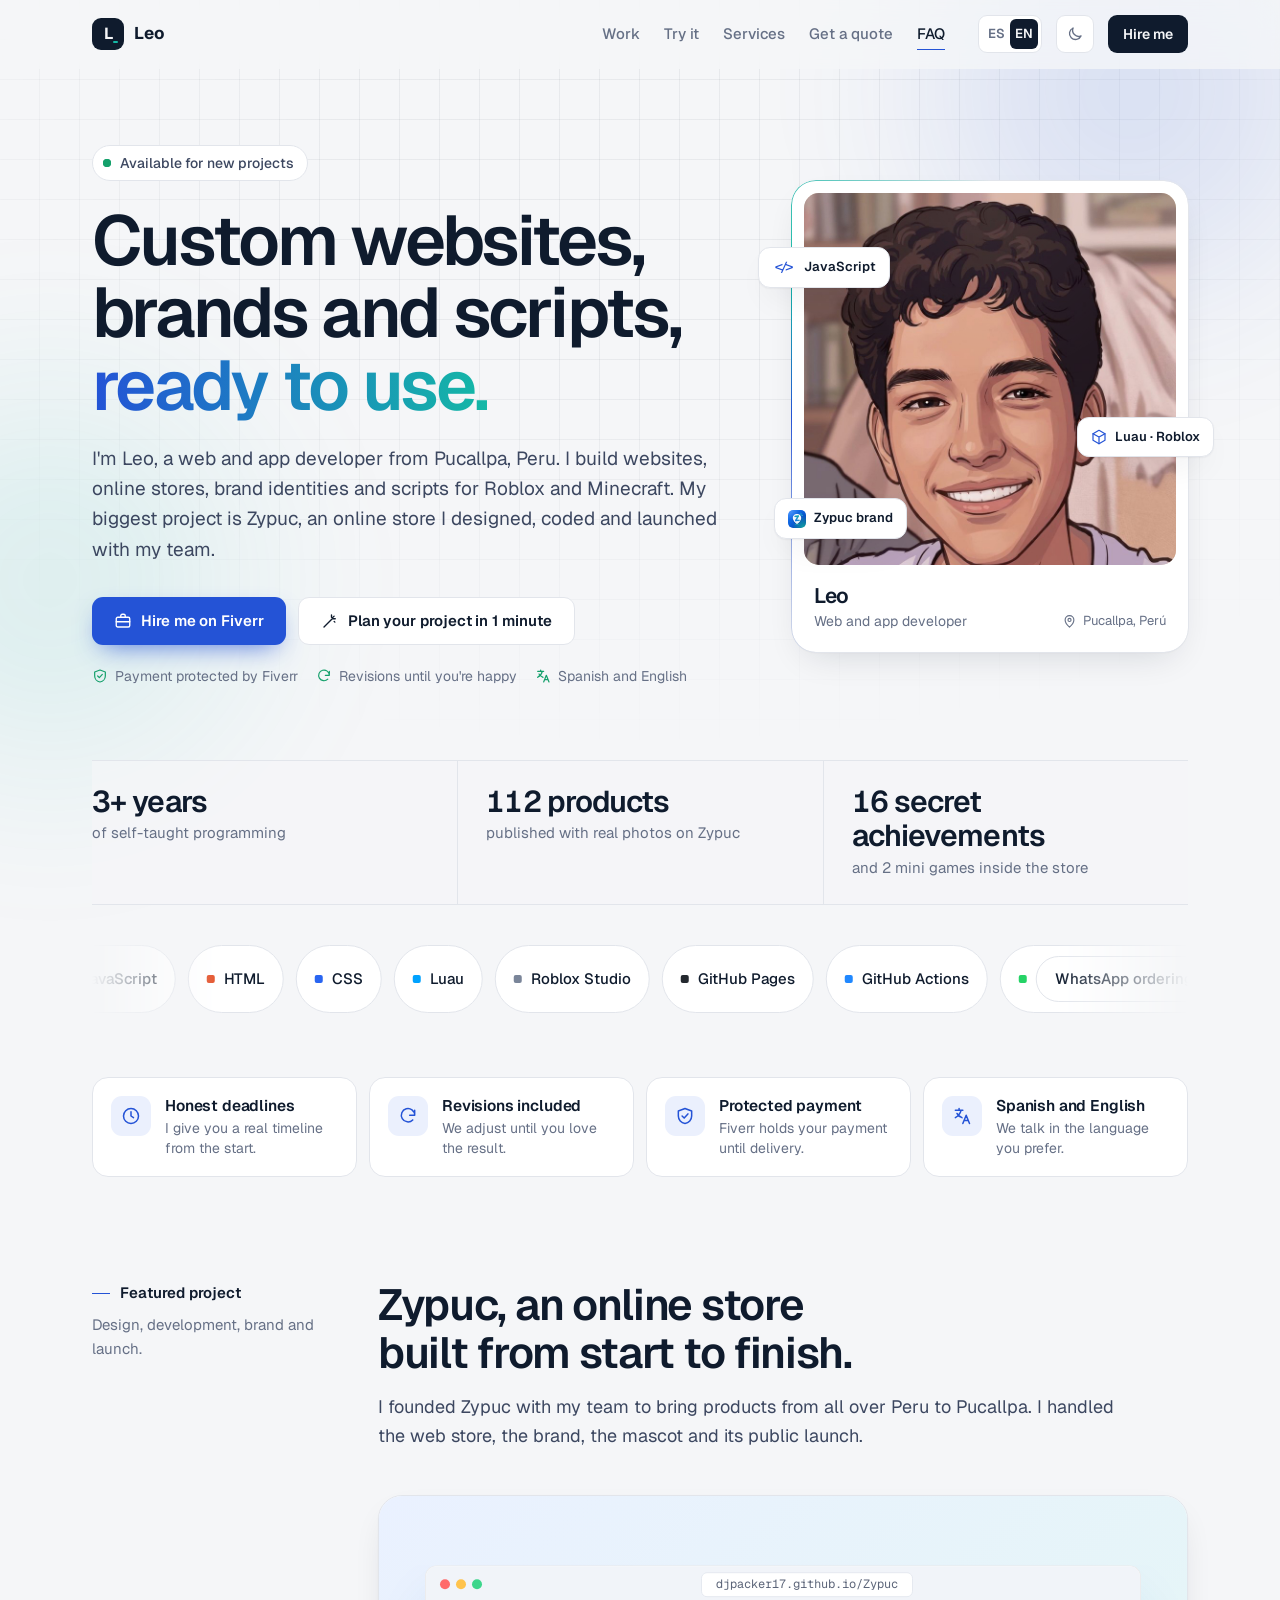
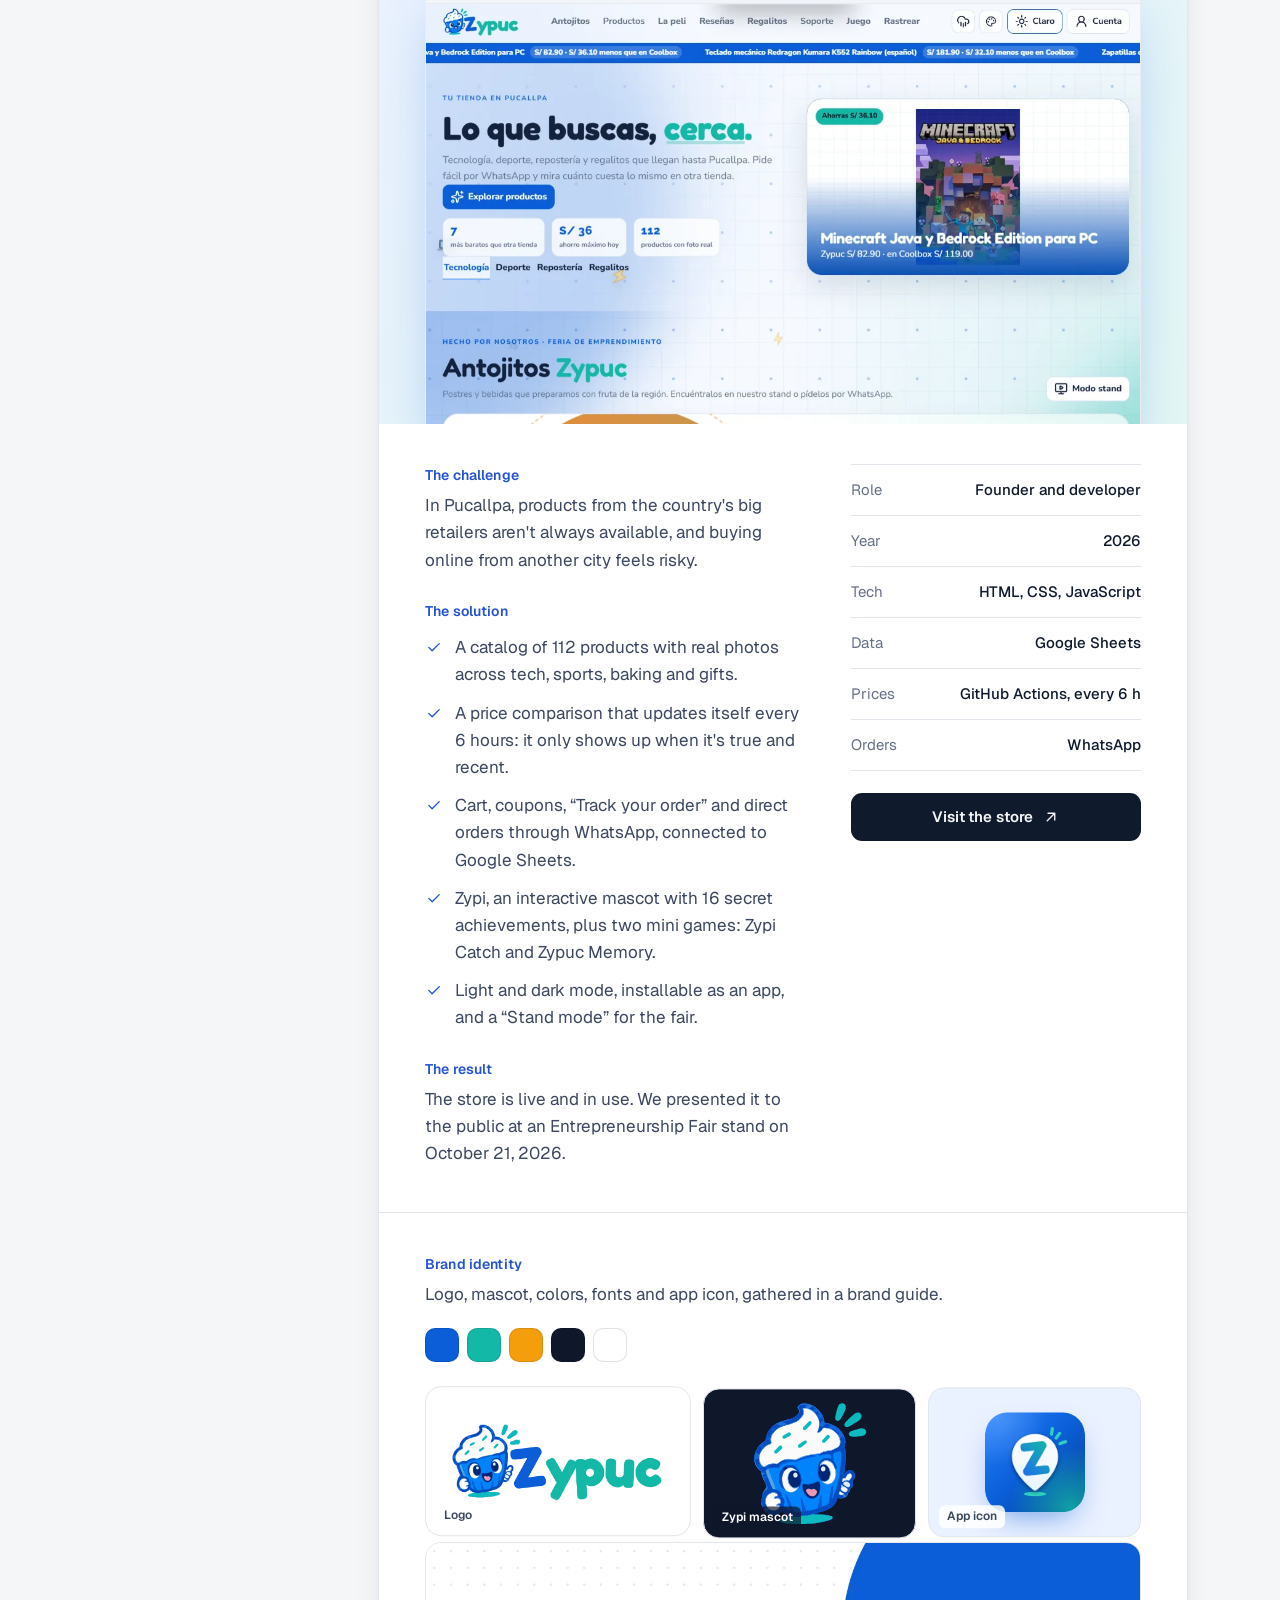
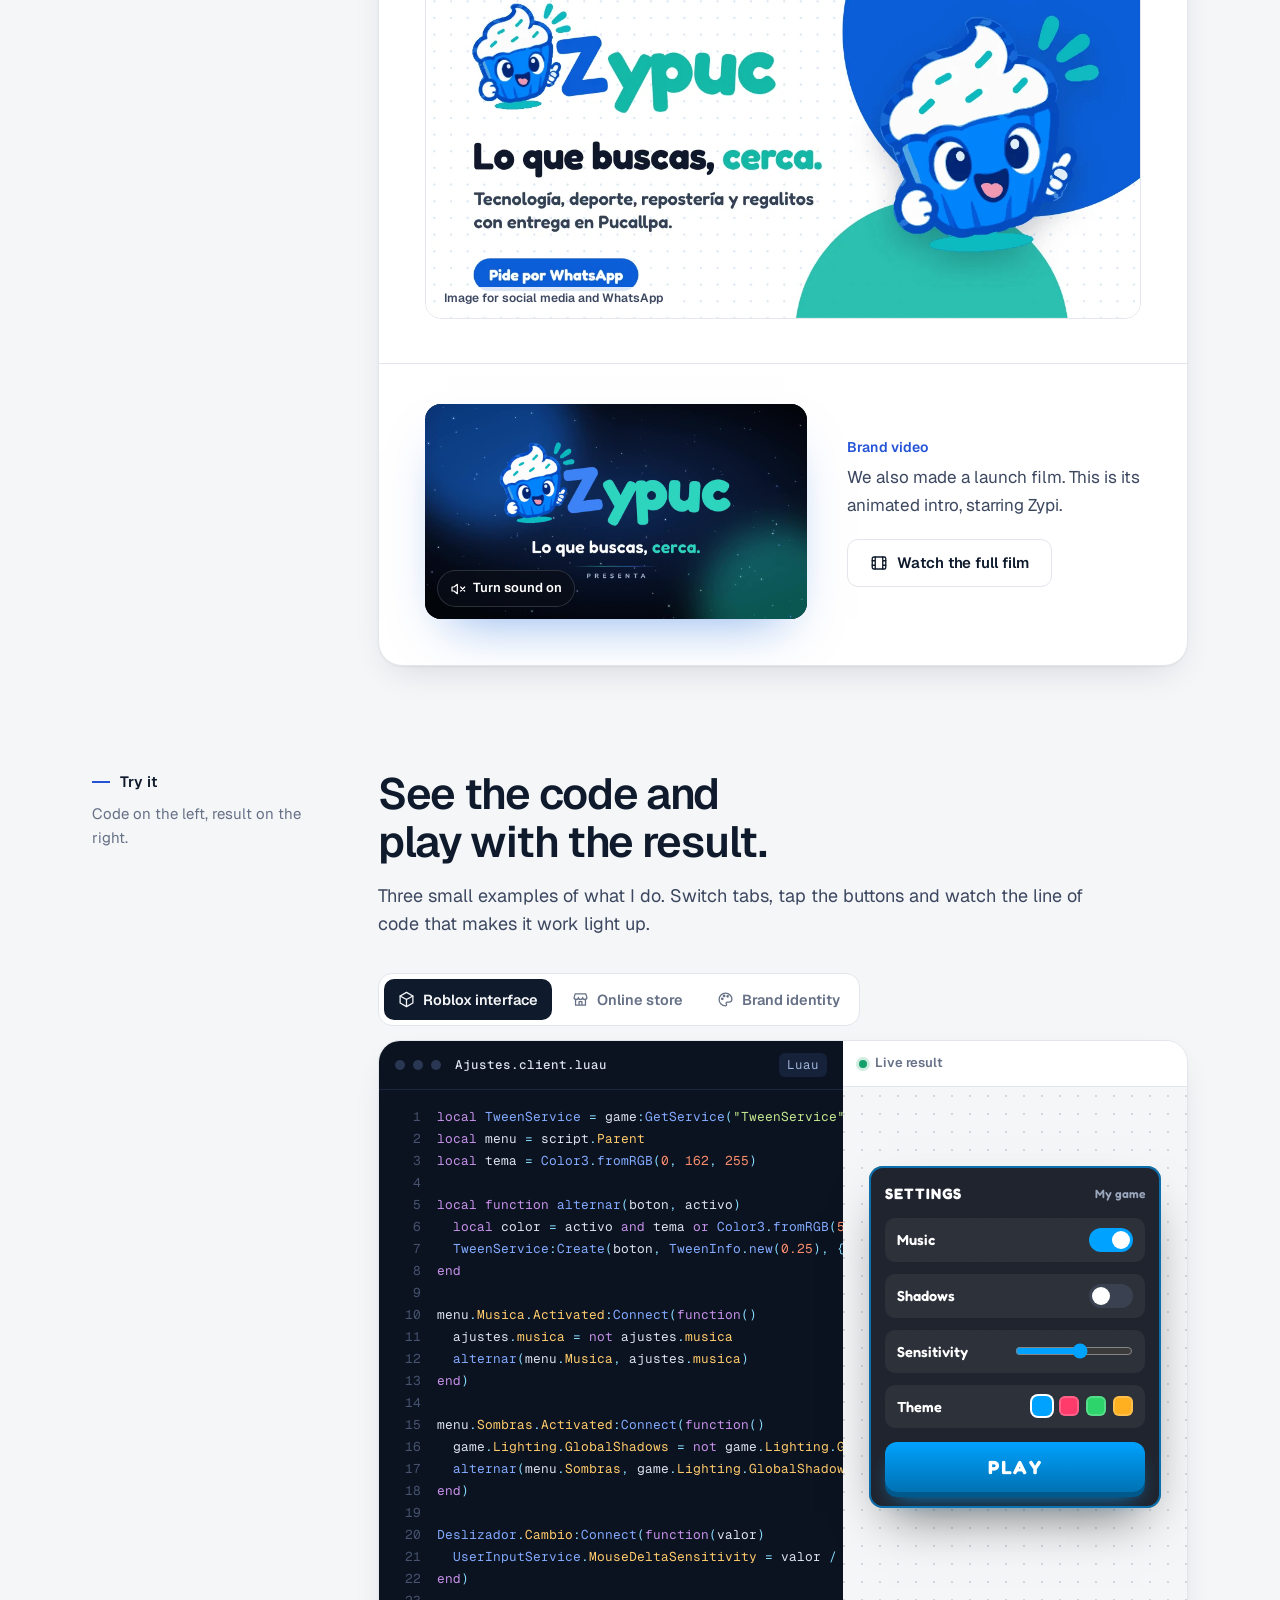
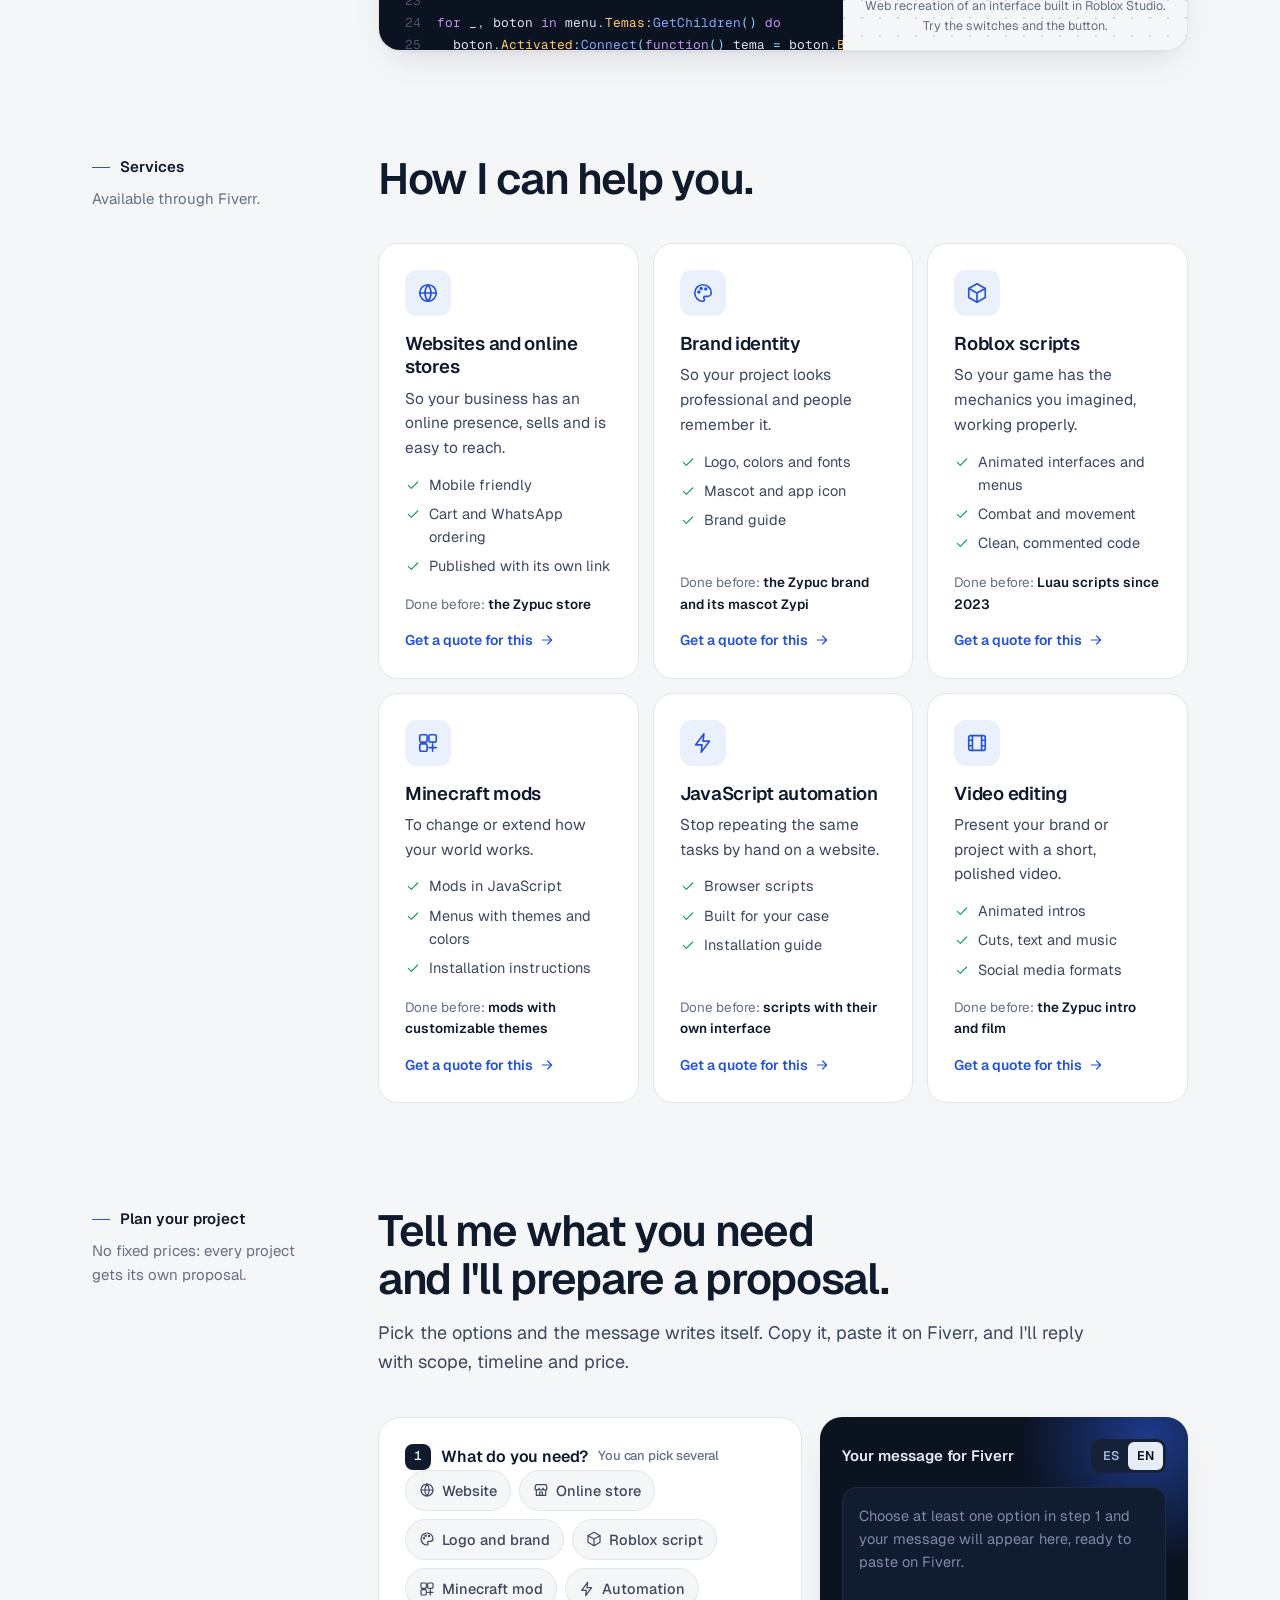
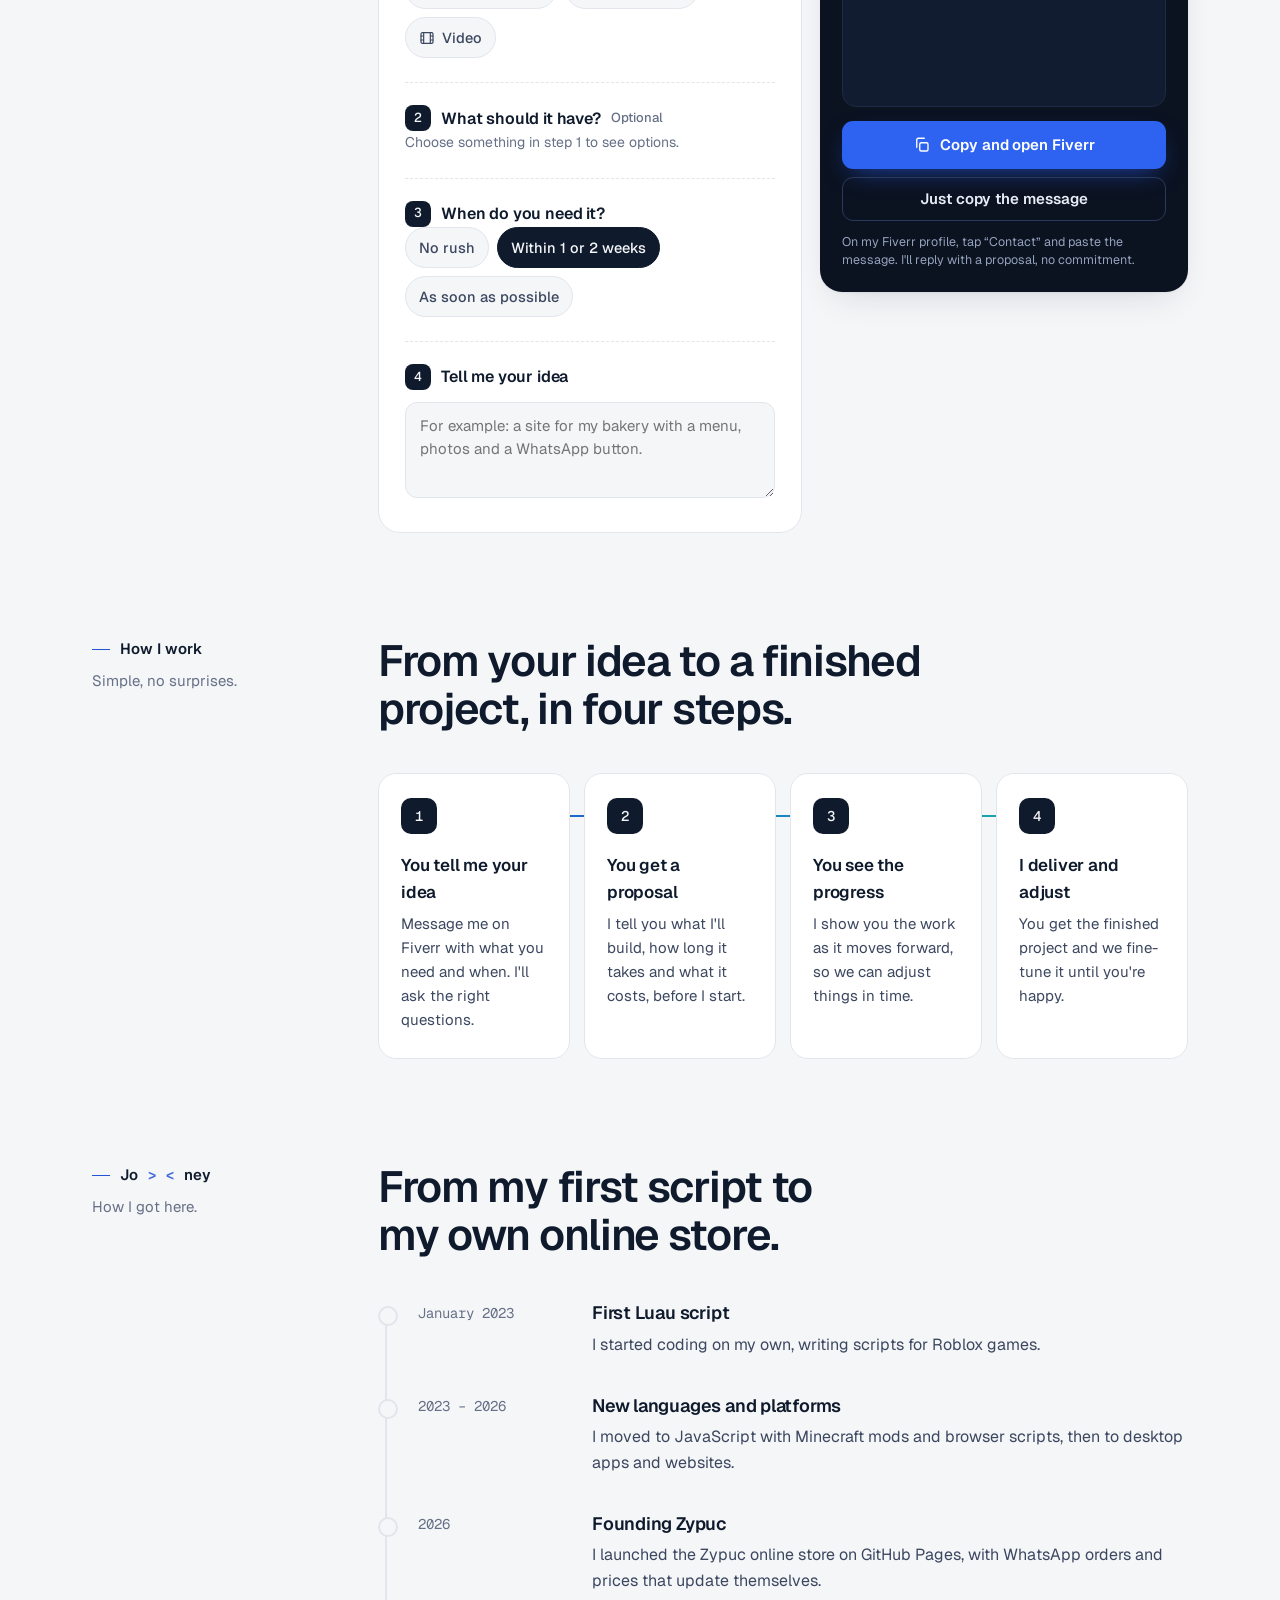
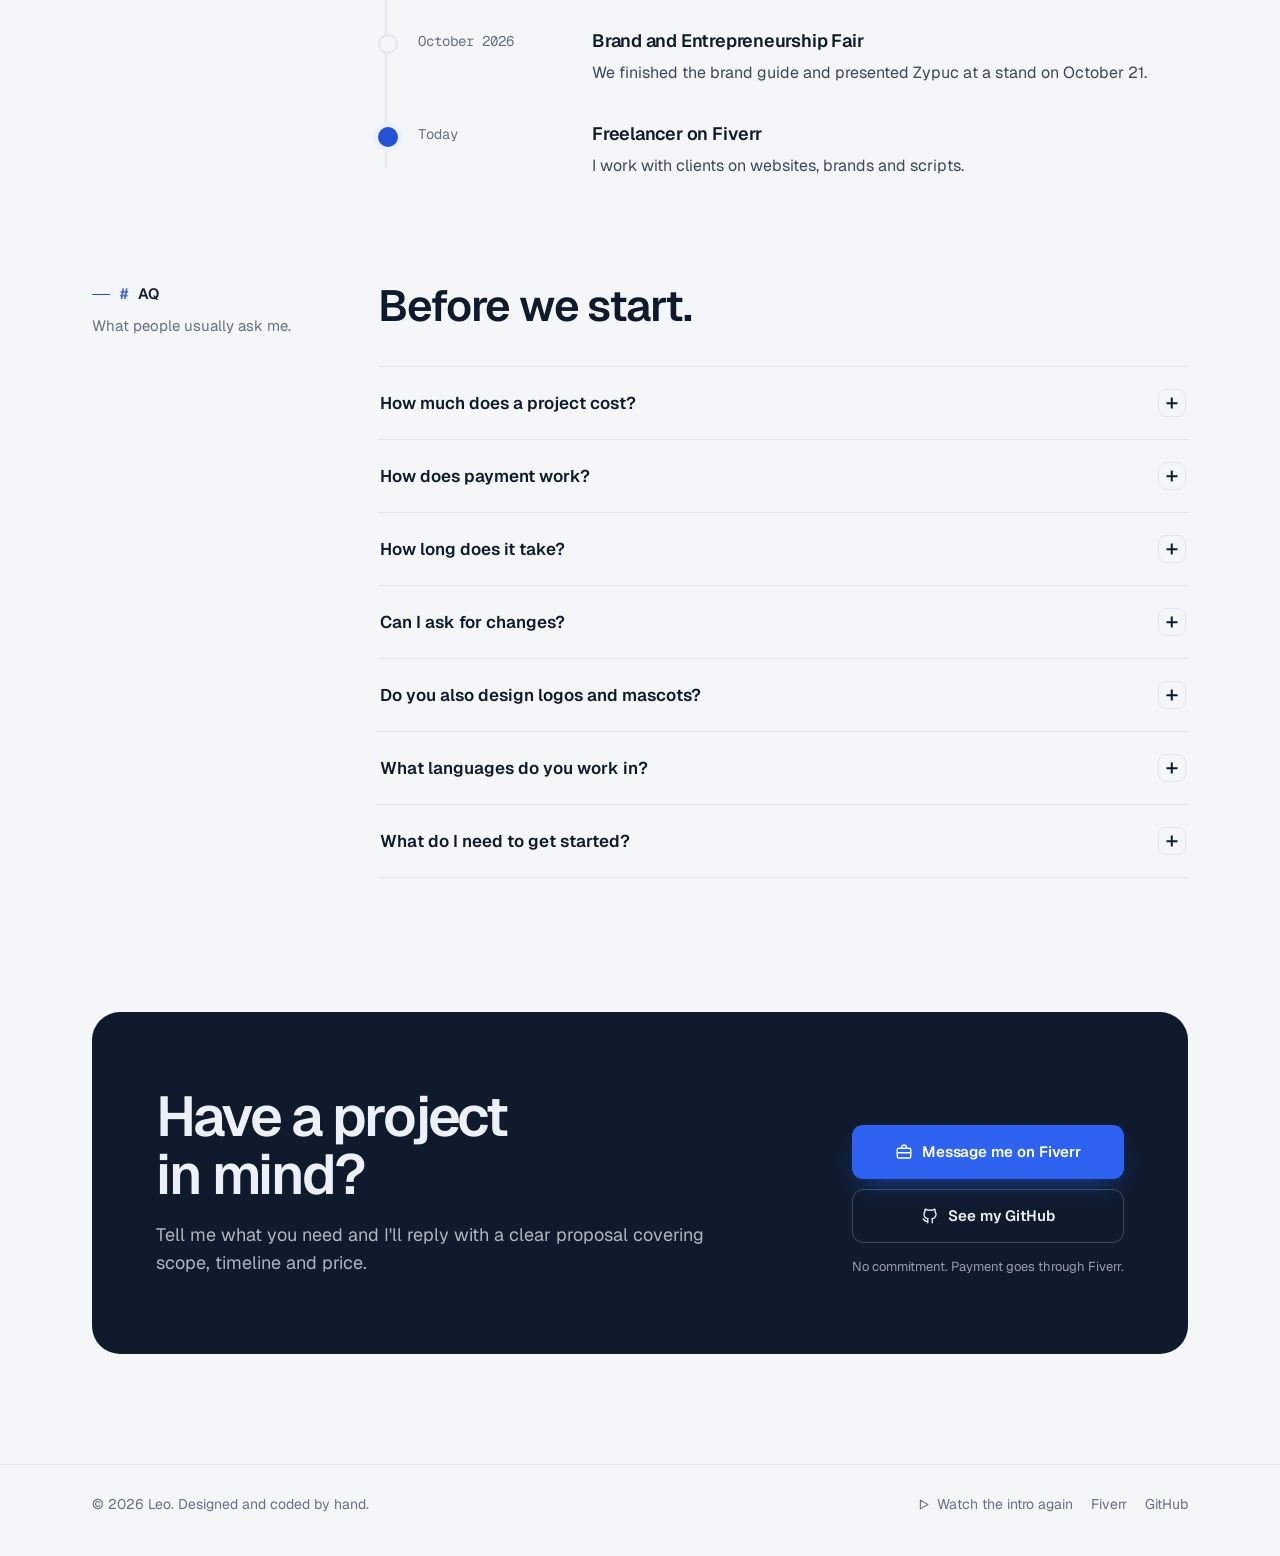
==== commit fb99d98e: "Animaciones al hacer clic y al desplazarse - Onda en botones y en la cuadrícula del fondo, tema en c" ====
--- a/index.html
+++ b/index.html
@@ -26,7 +26,7 @@
 <link rel="preconnect" href="https://fonts.googleapis.com">
 <link rel="preconnect" href="https://fonts.gstatic.com" crossorigin>
 <link href="https://fonts.googleapis.com/css2?family=Geist:wght@400;500;600;700&family=Geist+Mono:wght@400;500&family=Fredoka:wght@600;700&family=Nunito+Sans:wght@500;700;800&display=swap" rel="stylesheet">
-<link rel="stylesheet" href="css/estilos.css?v=4">
+<link rel="stylesheet" href="css/estilos.css?v=6">
 <script>
   /* Antes de pintar: tema, idioma y si toca mostrar la intro */
   (function(){
@@ -275,7 +275,7 @@
                 <button type="button" style="--c:#FFFFFF" data-copy="#FFFFFF" aria-label="Copiar blanco #FFFFFF"></button>
               </div>
             </div>
-            <div class="kit">
+            <div class="kit" data-reveal>
               <figure class="k-logo"><img src="media/zypuc-logo-claro.webp" alt="Logo de Zypuc: Zypi y el nombre Zypuc" width="721" height="260" loading="lazy" data-i18n-alt="p.altLogo"><figcaption data-i18n="p.f1">Logo</figcaption></figure>
               <figure class="k-zypi k-dark"><img src="media/zypi.svg" alt="Zypi, la mascota de Zypuc" width="120" height="128" loading="lazy" data-i18n-alt="p.altZypi"><figcaption data-i18n="p.f2">Mascota Zypi</figcaption></figure>
               <figure class="k-icon"><img src="media/zypuc-icono.webp" alt="Ícono de la app de Zypuc" width="100" height="100" loading="lazy" data-i18n-alt="p.altIcon"><figcaption data-i18n="p.f3">Ícono de la app</figcaption></figure>
@@ -587,8 +587,9 @@
 </div>
 <div class="toast" id="toast" role="status" aria-live="polite"></div>
 
-<script src="js/en.js?v=4" defer></script>
-<script src="js/app.js?v=4" defer></script>
-<script src="js/intro.js?v=4" defer></script>
+<script src="js/en.js?v=6" defer></script>
+<script src="js/app.js?v=6" defer></script>
+<script src="js/intro.js?v=6" defer></script>
+<script src="js/interacciones.js?v=6" defer></script>
 </body>
 </html>
--- a/css/estilos.css
+++ b/css/estilos.css
@@ -58,7 +58,7 @@
   background-size:40px 40px;background-position:-1px -1px;
   -webkit-mask-image:radial-gradient(ellipse 90% 75% at 50% 20%,#000 30%,transparent 85%);mask-image:radial-gradient(ellipse 90% 75% at 50% 20%,#000 30%,transparent 85%)}
 #squares{position:fixed;inset:0;z-index:0;pointer-events:none;width:100%;height:100%;
-  -webkit-mask-image:radial-gradient(ellipse 90% 75% at 50% 20%,#000 30%,transparent 85%);mask-image:radial-gradient(ellipse 90% 75% at 50% 20%,#000 30%,transparent 85%)}
+  -webkit-mask-image:radial-gradient(ellipse 120% 110% at 50% 30%,#000 45%,transparent 100%);mask-image:radial-gradient(ellipse 120% 110% at 50% 30%,#000 45%,transparent 100%)}
 .glow{position:fixed;z-index:0;pointer-events:none;width:620px;height:620px;border-radius:50%;filter:blur(70px);opacity:.5;animation:drift 22s ease-in-out infinite alternate}
 .glow.g1{top:-220px;right:-160px;background:radial-gradient(circle,color-mix(in srgb,var(--accent) 35%,transparent),transparent 65%)}
 .glow.g2{top:30%;left:-260px;background:radial-gradient(circle,color-mix(in srgb,var(--accent-2) 28%,transparent),transparent 65%);animation-duration:28s;animation-direction:alternate-reverse}
@@ -464,6 +464,8 @@
 .js .profile{opacity:0;animation:card 1.1s var(--ease) .35s forwards}
 .js .hero h1 .w{opacity:0;transform:translateY(.45em);filter:blur(6px);animation:word .8s var(--ease) forwards;animation-delay:calc(var(--i) * 55ms + 120ms)}
 .js .hero h1 .grad{animation:word .8s var(--ease) forwards,flow 6s linear infinite;animation-delay:calc(var(--i) * 55ms + 120ms),0s}
+.js .hero h1:not(.ready){opacity:0;animation:showLate 0s 2.5s forwards}
+@keyframes showLate{to{opacity:1}}
 .hero h1.done .w{animation:none!important;opacity:1!important;transform:none!important;filter:none!important}
 .hero h1.done .grad{animation:flow 6s linear infinite!important}
 .intro-on:not(.intro-reveal) .hero *,.intro-on:not(.intro-reveal) .profile{animation-play-state:paused!important}
@@ -478,7 +480,7 @@
 .intro canvas{position:absolute;inset:0;width:100%;height:100%}
 .intro-bg{position:absolute;inset:0;background-image:linear-gradient(rgba(255,255,255,.04) 1px,transparent 1px),linear-gradient(90deg,rgba(255,255,255,.04) 1px,transparent 1px);background-size:40px 40px;background-position:-1px -1px;-webkit-mask-image:radial-gradient(ellipse 80% 70% at 50% 45%,#000 20%,transparent 80%);mask-image:radial-gradient(ellipse 80% 70% at 50% 45%,#000 20%,transparent 80%)}
 .intro-bg::after{content:"";position:absolute;left:50%;top:45%;width:900px;height:600px;transform:translate(-50%,-50%);background:radial-gradient(closest-side,rgba(46,98,240,.32),transparent);filter:blur(30px)}
-.intro-stage{position:absolute;left:50%;top:46%;width:min(1100px,92vw);height:min(560px,74vh);transform:translate(-50%,-50%);perspective:1400px;transition:opacity .35s,transform .6s var(--ease),filter .5s}
+.intro-stage{position:absolute;left:50%;top:49%;width:min(1100px,92vw);height:min(560px,74vh);transform:translate(-50%,-50%);perspective:1400px;transition:opacity .35s,transform .6s var(--ease),filter .5s}
 .intro.out .intro-stage{opacity:0;transform:translate(-50%,-50%) scale(1.06);filter:blur(6px)}
 .iw{position:absolute;border-radius:14px;background:rgba(14,22,38,.92);border:1px solid #22304A;box-shadow:0 40px 80px -30px rgba(0,0,0,.8),0 0 0 1px rgba(255,255,255,.02) inset;overflow:hidden;opacity:0;transform:translateY(24px) rotateX(10deg) scale(.96);transition:opacity .5s var(--ease),transform .7s var(--ease)}
 .iw.on{opacity:1;transform:none}
@@ -502,7 +504,8 @@
 .io-title{font-size:34px;font-weight:600;letter-spacing:-.035em;background:linear-gradient(90deg,#6F95FF,#2DD4BF,#6F95FF);background-size:200% 100%;-webkit-background-clip:text;background-clip:text;color:transparent;opacity:0;transform:translateY(10px);transition:opacity .5s .25s,transform .6s var(--ease) .25s;animation:flow 4s linear infinite}
 .iw.ran .io-title{opacity:1;transform:none}
 .intro-bar{position:absolute;left:50%;bottom:7%;width:min(560px,86vw);transform:translateX(-50%);font-family:var(--mono);font-size:12.5px;color:#8E9BB4;transition:opacity .3s}
-.intro.out .intro-bar{opacity:0}
+.intro.out .intro-bar,.intro.out .intro-hello,.intro.out .intro-skip{opacity:0;pointer-events:none}
+.intro-hello,.intro-skip{transition:opacity .25s,border-color .2s,color .2s}
 .intro-bar .row{display:flex;justify-content:space-between;gap:12px}
 .intro-bar .row b{color:#E6EDF7;font-weight:500}
 .intro-track{margin-top:10px;height:3px;border-radius:3px;background:#1B2740;overflow:hidden}
@@ -512,7 +515,7 @@
 .intro-langs span.ok{opacity:1;color:#5ED3A2}
 .intro-skip{position:absolute;right:18px;top:16px;z-index:2;padding:8px 14px;border-radius:99px;border:1px solid #2A3A5C;color:#C3CAD8;font-size:13.5px;font-weight:500;background:rgba(14,22,38,.7);transition:border-color .2s,color .2s}
 .intro-skip:hover{border-color:#E6EDF7;color:#fff}
-.intro-hello{position:absolute;left:50%;top:7%;transform:translateX(-50%);font-family:var(--mono);font-size:13px;color:#8E9BB4;white-space:nowrap}
+.intro-hello{position:absolute;left:50%;top:4.5%;transform:translateX(-50%);font-family:var(--mono);font-size:13px;color:#8E9BB4;white-space:nowrap}
 .intro-hello b{color:#6F95FF;font-weight:500}
 
 /* ===== Responsive ===== */
@@ -574,3 +577,126 @@
   .js [data-reveal],.js .hero *,.js .profile{opacity:1!important;transform:none!important;filter:none!important}
   .intro-on .intro{display:none}
 }
+
+/* =========================================================
+   Animaciones de interacción y de scroll (js/interacciones.js)
+   ========================================================= */
+/* Onda al presionar */
+.rip-wrap{position:absolute;inset:0;border-radius:inherit;overflow:hidden;pointer-events:none}
+.rip{position:absolute;border-radius:50%;background:currentColor;opacity:.22;transform:scale(0);animation:rip .65s cubic-bezier(.2,.8,.2,1) forwards;pointer-events:none}
+@keyframes rip{to{transform:scale(1);opacity:0}}
+.btn:active,.chip:active,.tab:active,.theme:active,.lang:active,.shop-qty button:active,.bd-toggle:active{scale:.96}
+.btn,.chip,.tab,.theme,.lang{transition-property:background,border-color,color,box-shadow,transform,scale;transition-duration:.2s,.2s,.2s,.2s,.25s,.15s}
+
+/* Ráfaga de cuadrados */
+.fx-burst{position:fixed;width:0;height:0;z-index:140;pointer-events:none}
+.fx-burst i{position:absolute;left:0;top:0;border-radius:2px}
+
+/* Tema: el ícono gira y la pantalla cambia en círculo */
+.theme.spin .ico{animation:themeSpin .6s cubic-bezier(.3,1.4,.5,1)}
+@keyframes themeSpin{from{transform:rotate(-140deg) scale(.3);opacity:0}to{transform:none;opacity:1}}
+::view-transition-old(root),::view-transition-new(root){animation:none;mix-blend-mode:normal}
+::view-transition-new(root){z-index:2}
+
+/* Idioma: la pastilla se desliza */
+.lang{position:relative}
+.lang::before{content:"";position:absolute;top:3px;bottom:3px;left:3px;width:28px;border-radius:6px;background:var(--ink);transition:transform .4s cubic-bezier(.3,1.3,.5,1)}
+html[lang="en"] .lang::before{transform:translateX(28px)}
+.lang span{position:relative;z-index:1;width:28px;padding:4px 0;text-align:center;background:none!important;transition:color .25s}
+html[lang="es"] .lang [data-l="es"],html[lang="en"] .lang [data-l="en"]{color:var(--bg)}
+
+/* Encabezado que se esconde al bajar */
+header.nav{transition:border-color .2s,transform .4s var(--ease)}
+header.nav.hide{transform:translateY(-100%)}
+
+/* Cuadrícula del fondo con profundidad */
+.bg-grid{background-position:-1px calc(-1px - var(--gy,0px))}
+.fx-on .marquee-track{animation:none;will-change:transform}
+
+/* Títulos palabra por palabra */
+.js .title[data-reveal]{opacity:1;transform:none}
+.title .tw{display:inline-block}
+.js .title .tw{opacity:0;transform:translateY(.55em);filter:blur(5px);transition:opacity .7s var(--ease),transform .8s var(--ease),filter .7s var(--ease);transition-delay:calc(var(--i) * 45ms + 60ms)}
+.js .title.in .tw{opacity:1;transform:none;filter:none}
+.scr{color:var(--accent);opacity:.85}
+
+/* Línea de las etiquetas de sección */
+.js .block-head h2::before{width:0;transition:width .7s var(--ease) .2s}
+.js .block-head.in h2::before{width:18px}
+
+/* La captura de Zypuc se descubre de arriba hacia abajo */
+.js .case .browser{clip-path:inset(0 -60px 100% -60px);transition:clip-path 1.2s var(--ease) .2s,transform .7s var(--ease)}
+.js .case.in .browser{clip-path:inset(0 -60px -80px -60px)}
+
+/* Kit de marca en cascada */
+.js .kit[data-reveal]{opacity:1;transform:none}
+.js .kit figure{opacity:0;transform:translateY(18px) scale(.97);transition:opacity .7s var(--ease),transform .8s var(--ease)}
+.js .kit.in figure{opacity:1;transform:none}
+.kit figure:nth-child(2){transition-delay:.08s}.kit figure:nth-child(3){transition-delay:.16s}.kit figure:nth-child(4){transition-delay:.24s}
+.kit figure{cursor:pointer}
+
+/* Pestañas con indicador deslizante y código en cascada */
+.tabs{position:relative}
+.tab-ind{position:absolute;left:0;top:5px;bottom:5px;width:0;border-radius:10px;background:var(--ink);transition:transform .45s cubic-bezier(.3,1.2,.5,1),width .45s cubic-bezier(.3,1.2,.5,1);z-index:0}
+.tab{position:relative;z-index:1}
+.tabs.has-ind .tab[aria-selected="true"]{background:transparent}
+.code pre.cascade .ln{animation:lnIn .45s var(--ease) both;animation-delay:calc(min(var(--n), 34) * 16ms)}
+@keyframes lnIn{from{opacity:0;transform:translateX(-10px)}to{opacity:1;transform:none}}
+.demo:not([hidden]){animation:demoIn .5s var(--ease)}
+@keyframes demoIn{from{opacity:0;transform:translateY(12px) scale(.98)}to{opacity:1;transform:none}}
+
+/* Tienda: botón presionado y WhatsApp «escribiendo» */
+.shop-add.pressed{animation:press .35s cubic-bezier(.3,1.6,.5,1)}
+@keyframes press{30%{transform:scale(.94)}100%{transform:none}}
+.wa-bubble.typing{width:max-content;padding:12px 14px}
+.dots{display:inline-flex;gap:4px;vertical-align:middle}
+.dots i{width:7px;height:7px;border-radius:50%;background:#0B2A12;opacity:.3;animation:dot 1s ease-in-out infinite}
+.dots i:nth-child(2){animation-delay:.15s}.dots i:nth-child(3){animation-delay:.3s}
+@keyframes dot{40%{opacity:.85;transform:translateY(-3px)}}
+
+/* Arma tu proyecto: chips que rebotan, línea nueva resaltada y «¡Copiado!» */
+.chip.pop{animation:chipPop .42s cubic-bezier(.3,1.6,.5,1)}
+@keyframes chipPop{35%{transform:scale(.9)}70%{transform:scale(1.06)}100%{transform:none}}
+.chip.ping{animation:chipPing 1s ease-out 2}
+@keyframes chipPing{from{box-shadow:0 0 0 0 color-mix(in srgb,var(--accent) 55%,transparent)}to{box-shadow:0 0 0 14px transparent}}
+.msg .ml.new{border-radius:4px;-webkit-box-decoration-break:clone;box-decoration-break:clone;animation:mlNew 1.6s var(--ease)}
+@keyframes mlNew{0%{background:rgba(111,149,255,.38);color:#fff}100%{background:transparent}}
+.btn > *{transition:opacity .25s,transform .35s var(--ease)}
+.btn .ok-label{position:absolute;inset:0;display:flex;align-items:center;justify-content:center;gap:8px;opacity:0;transform:translateY(12px);pointer-events:none}
+.btn.copied > :not(.ok-label):not(.rip-wrap){opacity:0;transform:translateY(-12px)}
+.btn.copied .ok-label{opacity:1;transform:none}
+.ok-label .draw{stroke-dasharray:24;stroke-dashoffset:24}
+.btn.copied .ok-label .draw{animation:draw .45s .12s var(--ease) forwards}
+@keyframes draw{to{stroke-dashoffset:0}}
+.palette button.copied,.bd-swatches button.copied{animation:swatch .55s cubic-bezier(.3,1.6,.5,1)}
+@keyframes swatch{0%{box-shadow:0 0 0 0 color-mix(in srgb,var(--accent) 60%,transparent)}35%{transform:scale(.88)}70%{transform:scale(1.08)}100%{transform:none;box-shadow:0 0 0 12px transparent}}
+
+/* Preguntas */
+.js .faq .ans{animation:none;overflow:hidden}
+.faq details.closing summary .pm{background:transparent;color:inherit;border-color:var(--line)}
+.faq details.closing summary .pm::after{transform:translate(-50%,-50%) rotate(90deg)}
+
+/* Línea de tiempo y servicios */
+.timeline li.lit::before{animation:dotPop .55s cubic-bezier(.3,1.6,.5,1)}
+@keyframes dotPop{40%{transform:scale(1.5)}100%{transform:none}}
+.service .s-ico,.step .n,.promise .p-ico{transition:transform .45s cubic-bezier(.3,1.5,.5,1)}
+.service:hover .s-ico,.promise:hover .p-ico{transform:rotate(-8deg) scale(1.1)}
+.step:hover .n{transform:translateY(-3px) rotate(-6deg)}
+.profile .photo{cursor:pointer}
+
+/* Botón para volver arriba */
+.to-top{position:fixed;right:20px;bottom:20px;z-index:56;width:50px;height:50px;border-radius:50%;display:grid;place-items:center;background:color-mix(in srgb,var(--surface) 90%,transparent);backdrop-filter:blur(10px);-webkit-backdrop-filter:blur(10px);color:var(--ink);box-shadow:var(--shadow);opacity:0;transform:translateY(24px) scale(.8);pointer-events:none;transition:opacity .3s,transform .45s cubic-bezier(.3,1.4,.5,1),bottom .35s var(--ease)}
+.to-top.show{opacity:1;transform:none;pointer-events:auto}
+.to-top:hover{color:var(--accent)}
+.tt-ring{position:absolute;inset:0;width:100%;height:100%;transform:rotate(-90deg)}
+.tt-ring circle{fill:none;stroke-width:3}
+.tt-bg{stroke:var(--line)}
+.tt-fg{stroke:var(--accent);stroke-linecap:round;transition:stroke-dashoffset .15s linear}
+.tt-arrow{width:20px;height:20px;transition:transform .3s var(--ease)}
+.to-top:hover .tt-arrow{transform:translateY(-2px)}
+.to-top.launch .tt-arrow{animation:launch .7s cubic-bezier(.5,0,.3,1)}
+@keyframes launch{45%{transform:translateY(-26px);opacity:0}46%{transform:translateY(22px);opacity:0}100%{transform:none;opacity:1}}
+@media (max-width:720px){
+  .to-top{right:14px;bottom:16px;width:46px;height:46px}
+  .to-top.lift{bottom:84px}
+}
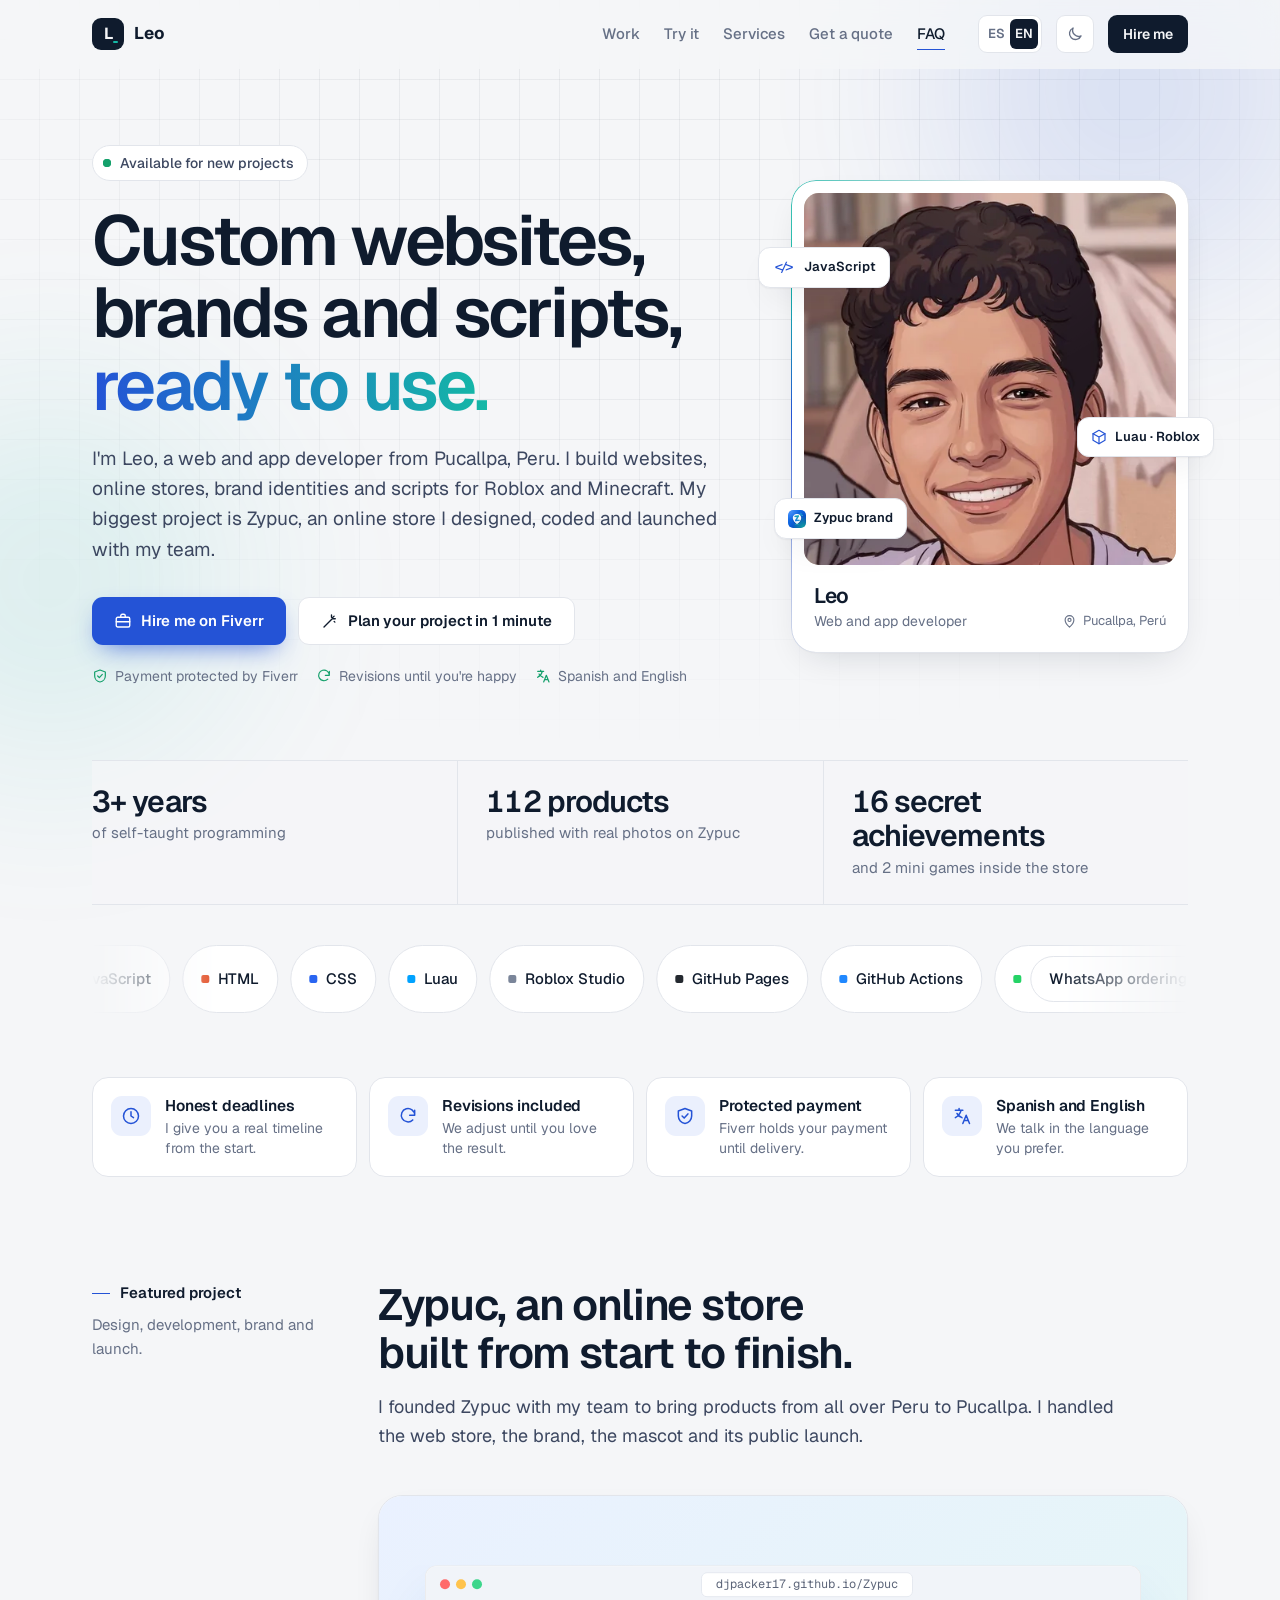
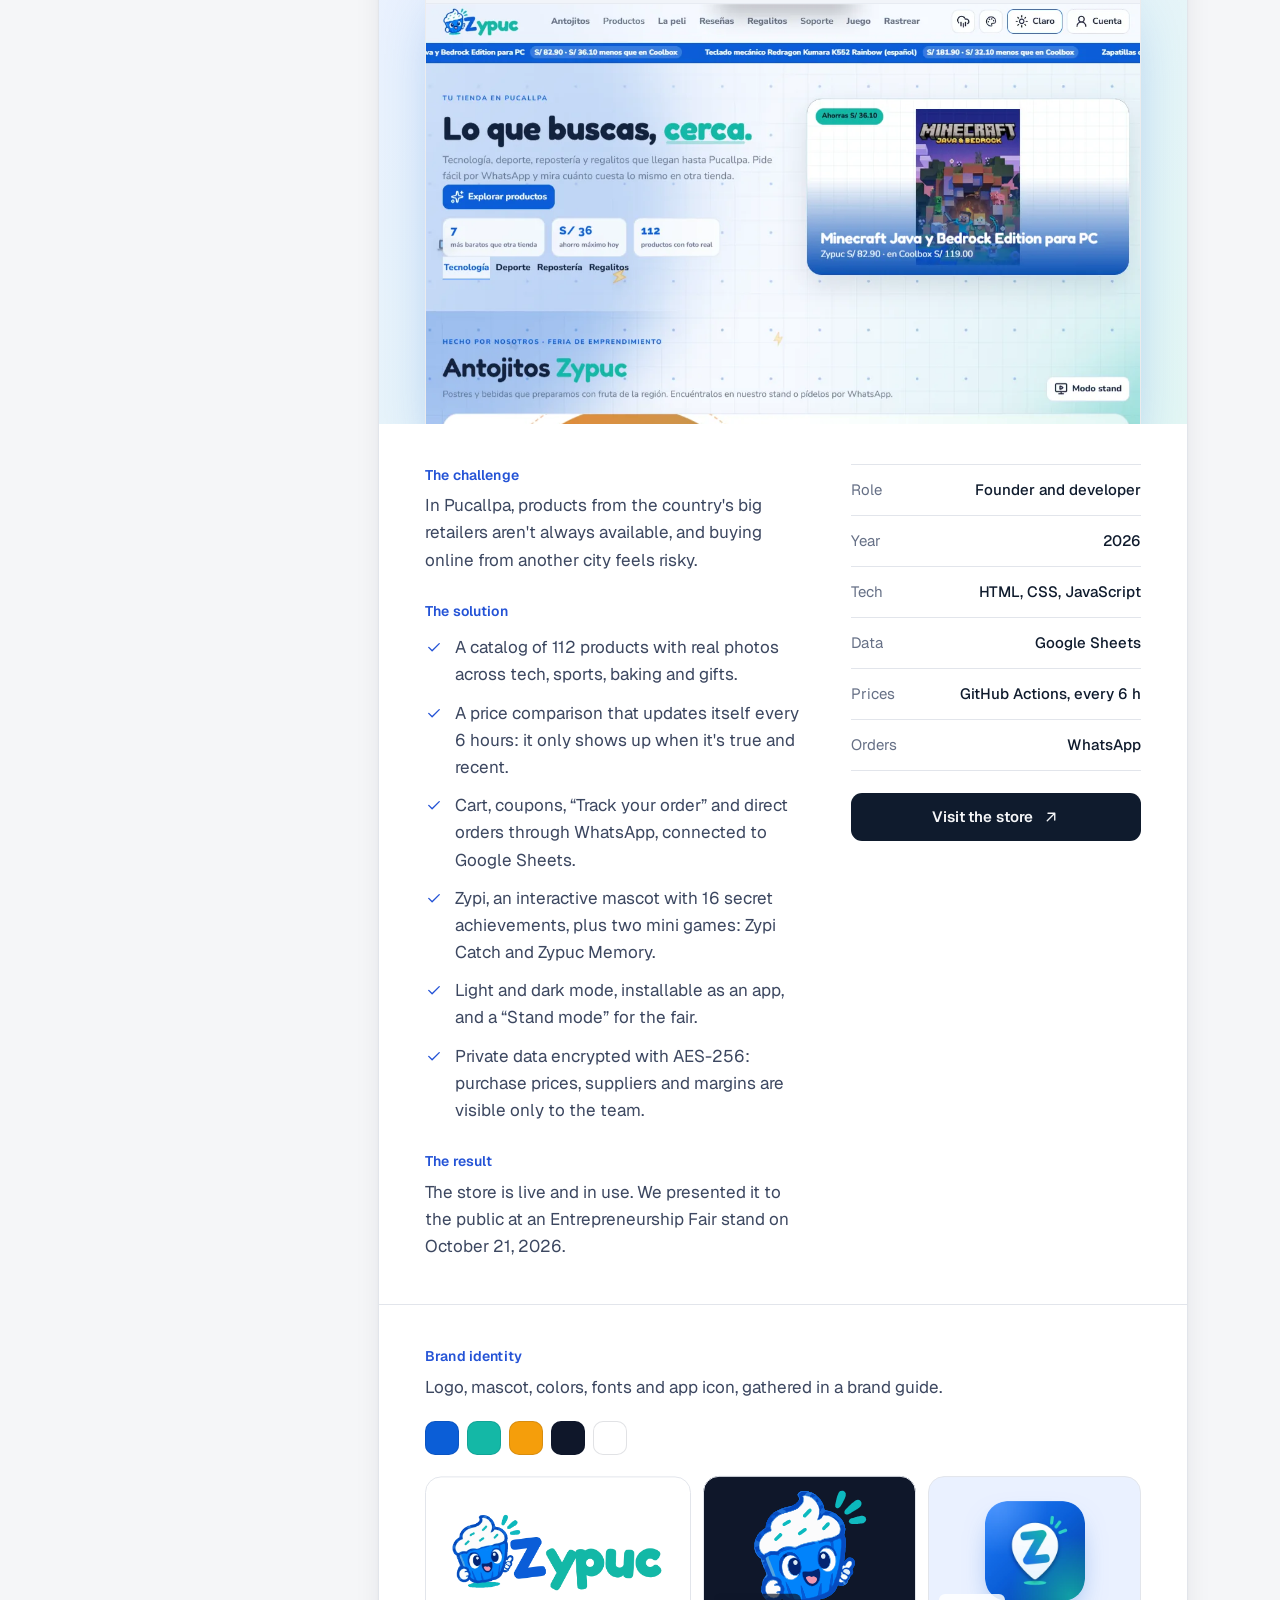
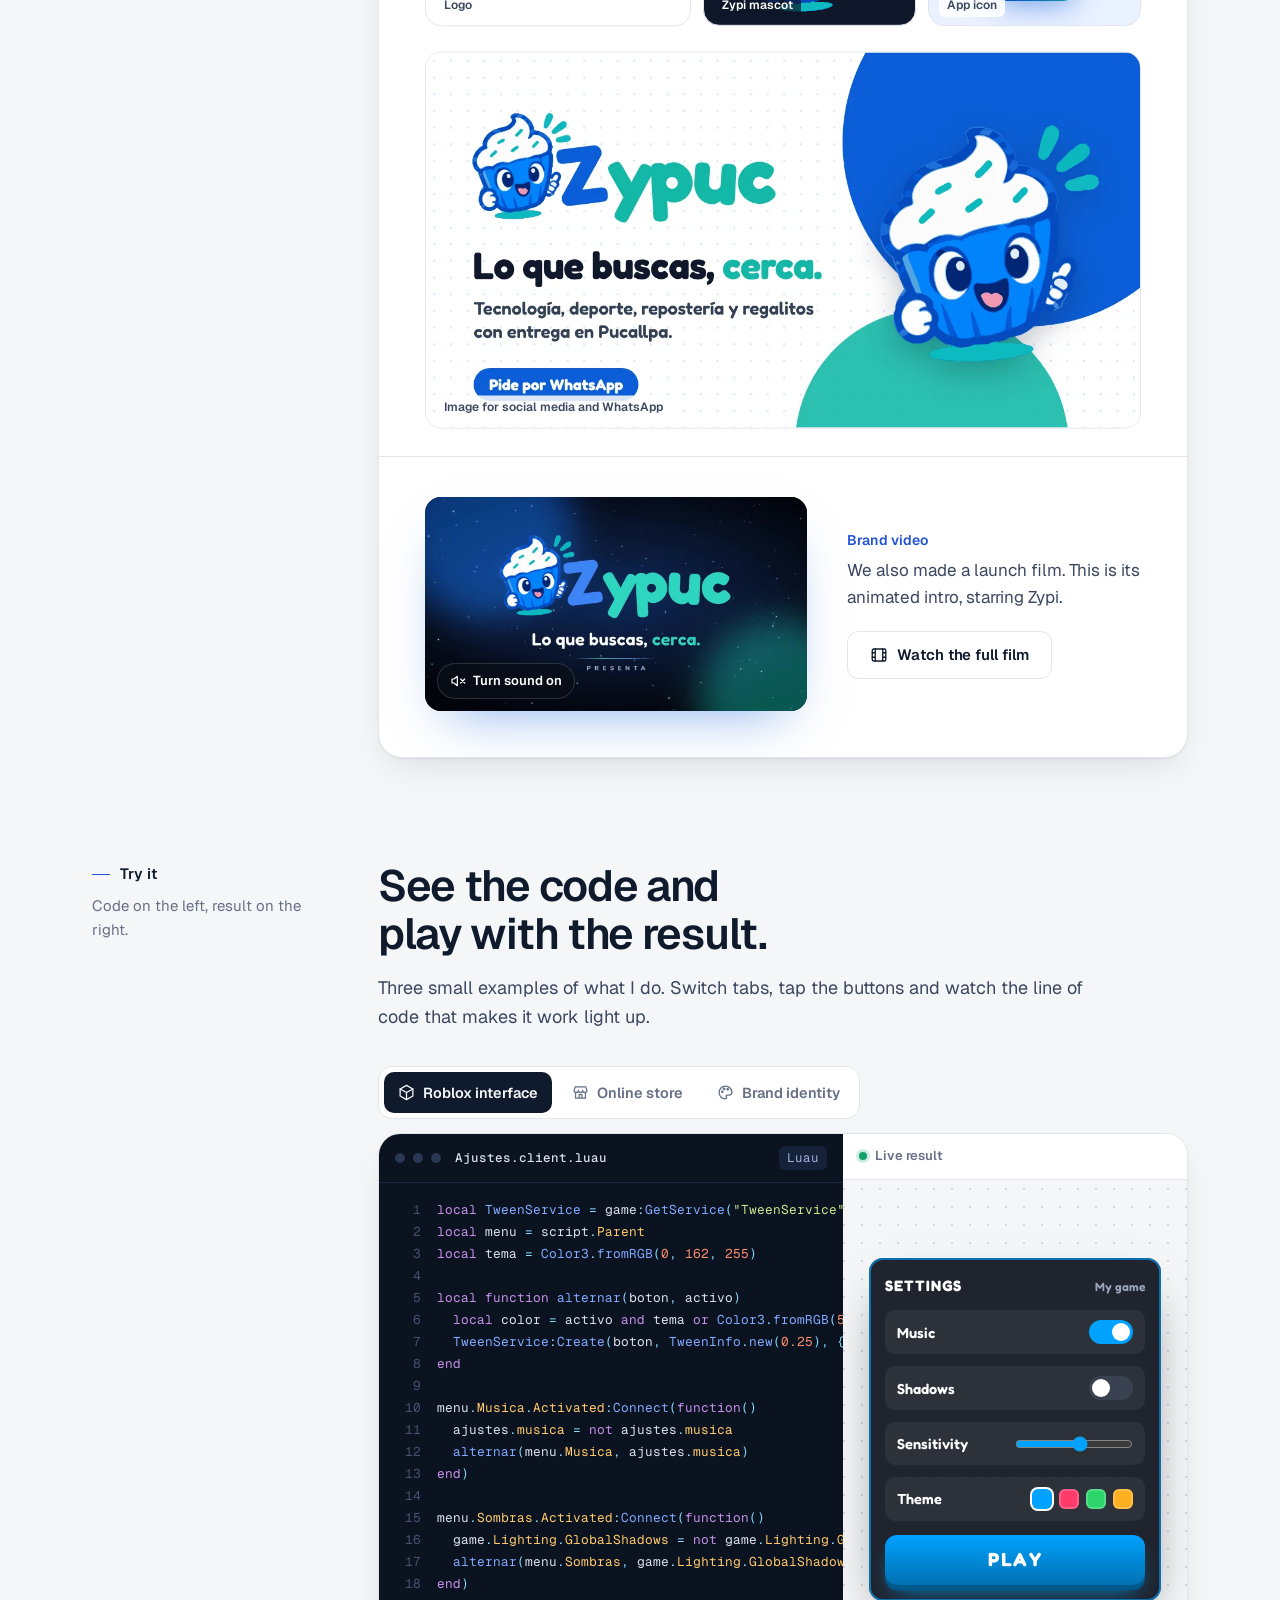
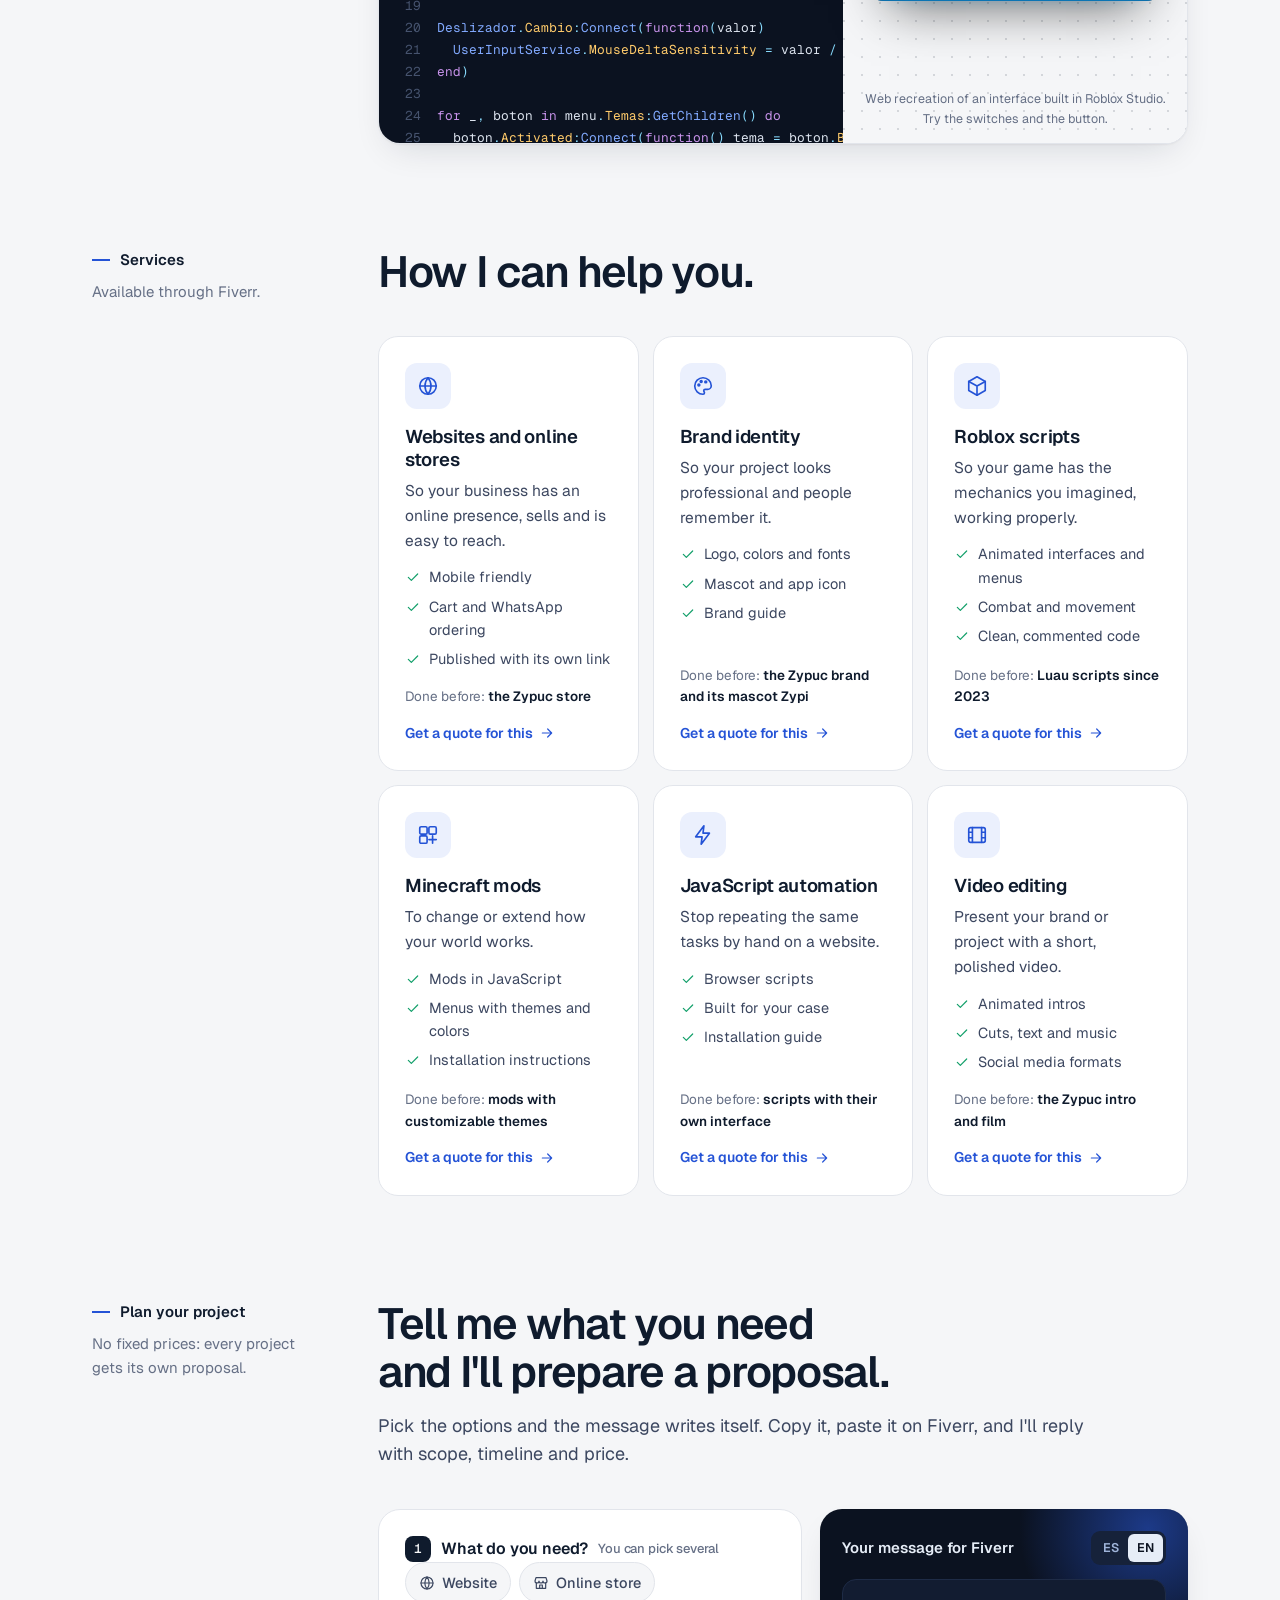
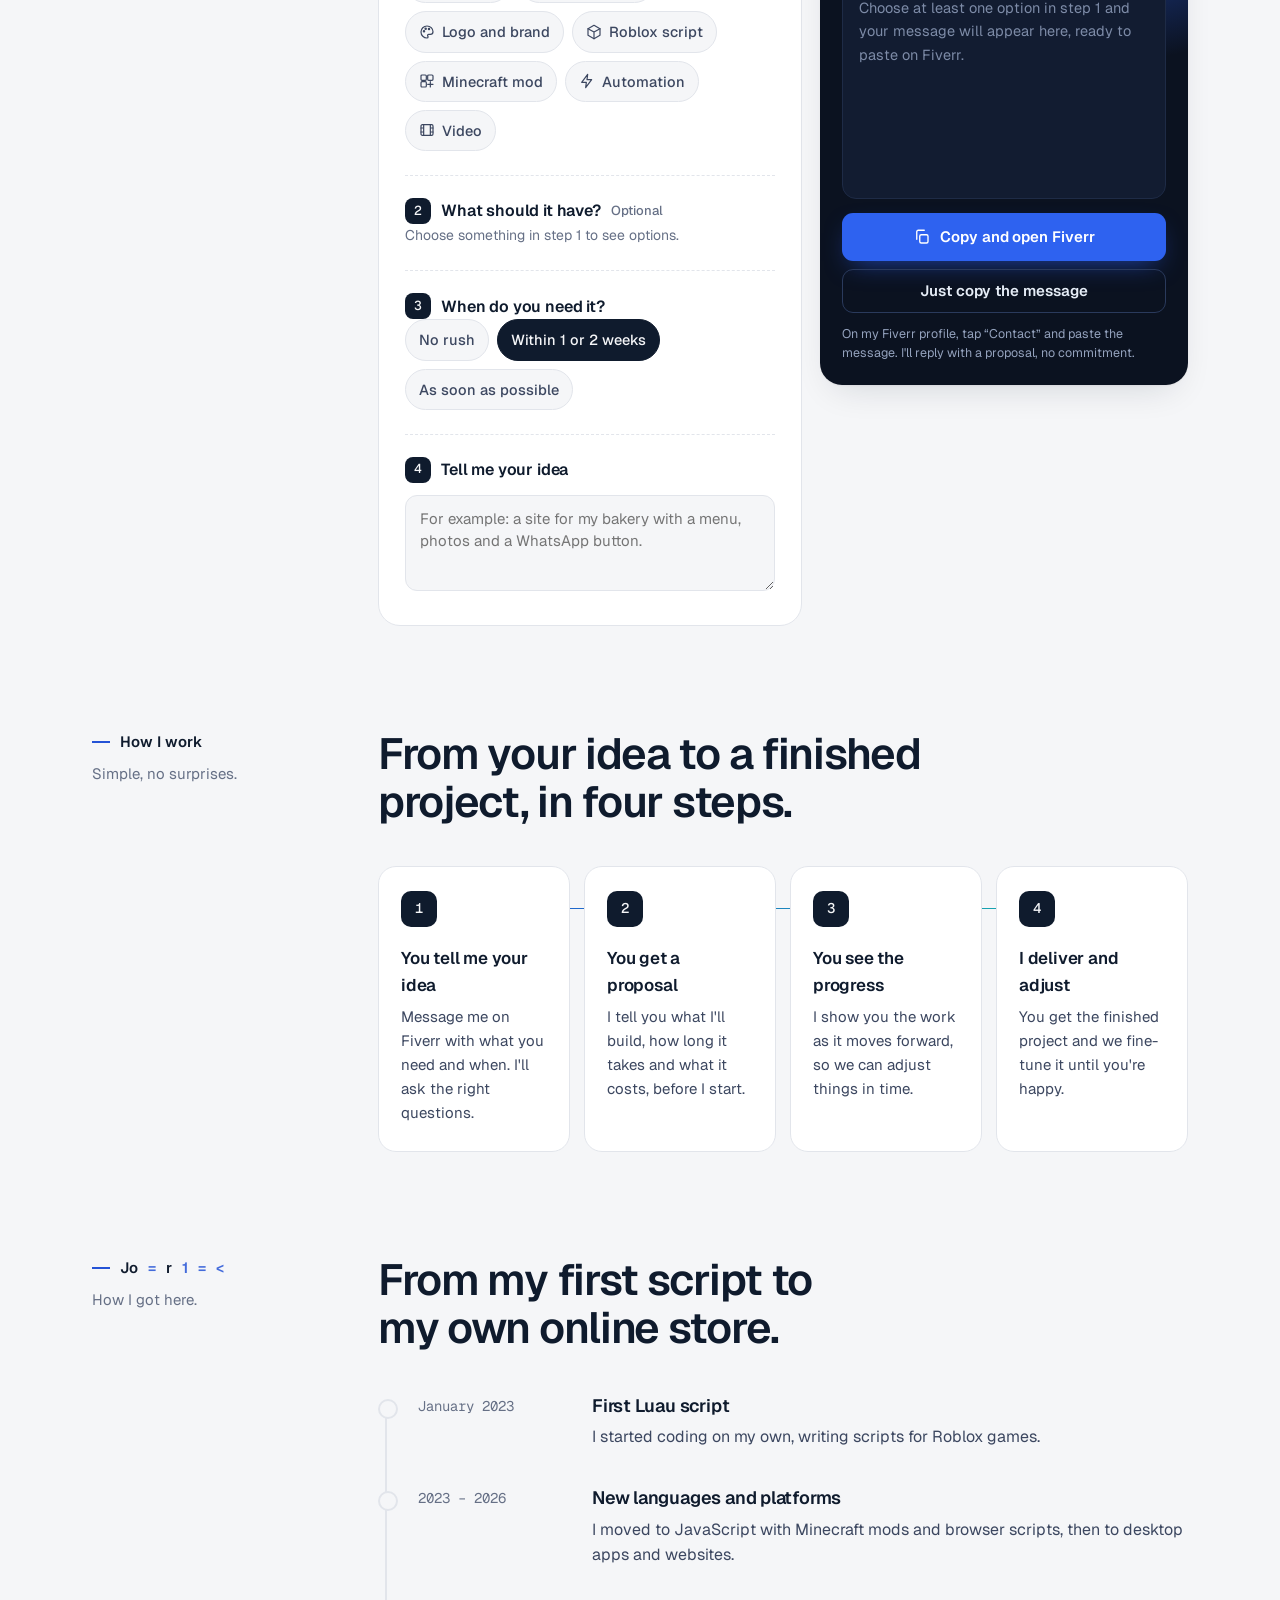
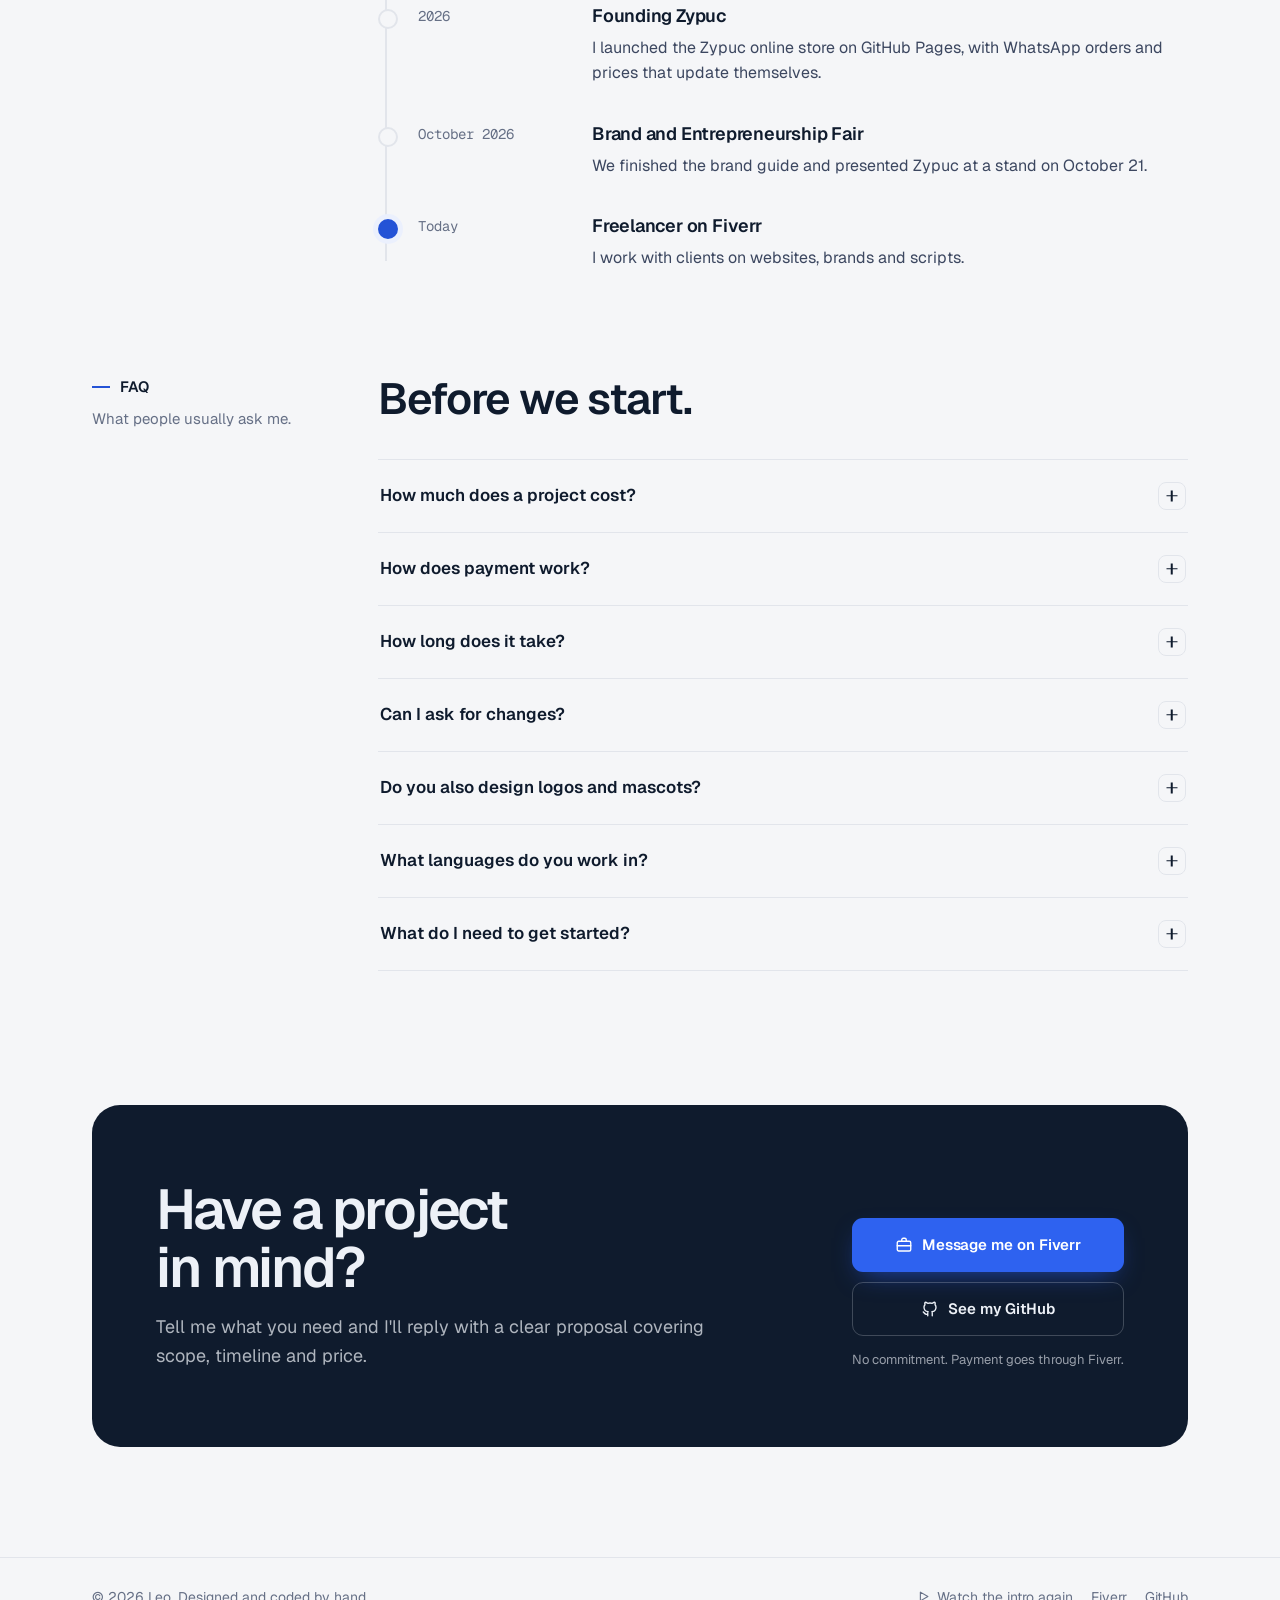
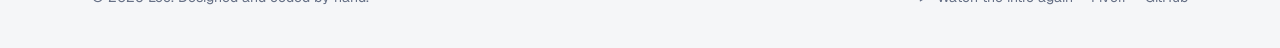
==== commit 93ccdeee: "Avatar en WebP con tamaños adaptables, botón de idioma accesible y Zypuc cifrado - Retrato en WebP (" ====
--- a/index.html
+++ b/index.html
@@ -26,7 +26,7 @@
 <link rel="preconnect" href="https://fonts.googleapis.com">
 <link rel="preconnect" href="https://fonts.gstatic.com" crossorigin>
 <link href="https://fonts.googleapis.com/css2?family=Geist:wght@400;500;600;700&family=Geist+Mono:wght@400;500&family=Fredoka:wght@600;700&family=Nunito+Sans:wght@500;700;800&display=swap" rel="stylesheet">
-<link rel="stylesheet" href="css/estilos.css?v=6">
+<link rel="stylesheet" href="css/estilos.css?v=7">
 <script>
   /* Antes de pintar: tema, idioma y si toca mostrar la intro */
   (function(){
@@ -131,7 +131,7 @@
         <li><a href="#preguntas" data-i18n="nav.faq">Preguntas</a></li>
       </ul>
     </nav>
-    <button class="lang" id="lang" type="button" aria-label="Cambiar idioma"><span data-l="es">ES</span><span data-l="en">EN</span></button>
+    <button class="lang" id="lang" type="button"><span class="sr" id="lang-sr">Cambiar idioma: </span><span data-l="es">ES</span><span data-l="en">EN</span></button>
     <button class="theme" id="theme" type="button" aria-label="Cambiar entre modo claro y oscuro"><svg class="ico moon"><use href="#i-moon"/></svg><svg class="ico sun"><use href="#i-sun"/></svg></button>
     <a class="btn btn-primary btn-sm js-fiverr" href="https://es.pro.fiverr.com/s/EmmQYNe" target="_blank" rel="noopener" data-i18n="nav.hire">Contratar</a>
   </div>
@@ -158,7 +158,7 @@
         </div>
         <div class="profile-wrap">
           <aside class="profile" id="profile" aria-label="Perfil">
-            <div class="photo"><img src="media/avatar.jpg" alt="Retrato ilustrado de Leo" width="800" height="800" data-i18n-alt="hero.alt" fetchpriority="high"><span class="shine"></span></div>
+            <div class="photo"><img src="media/avatar.webp" srcset="media/avatar-480.webp 480w, media/avatar-600.webp 600w, media/avatar.webp 800w" sizes="(max-width: 900px) 74vw, 384px" alt="Retrato ilustrado de Leo" width="800" height="800" data-i18n-alt="hero.alt" fetchpriority="high"><span class="shine"></span></div>
             <div class="info">
               <div>
                 <h2>Leo</h2>
@@ -241,6 +241,7 @@
                   <li><svg class="ico"><use href="#i-check"/></svg><span data-i18n="p.s3">Carrito, cupones, «Rastrea tu pedido» y pedidos directos por WhatsApp, conectados a Google Sheets.</span></li>
                   <li><svg class="ico"><use href="#i-check"/></svg><span data-i18n="p.s4">Zypi, una mascota interactiva con 16 logros secretos, y dos minijuegos: Zypi Catch y Memoria Zypuc.</span></li>
                   <li><svg class="ico"><use href="#i-check"/></svg><span data-i18n="p.s5">Modo claro y oscuro, instalable como app y un «Modo stand» para la feria.</span></li>
+                  <li><svg class="ico"><use href="#i-check"/></svg><span data-i18n="p.s6">Datos privados cifrados con AES-256: precios de compra, proveedores y comisión solo los ve el equipo.</span></li>
                 </ul>
               </div>
               <div class="part">
@@ -285,7 +286,7 @@
 
           <div class="case-video">
             <div class="video-frame">
-              <video id="intro-video" src="media/zypuc-intro.mp4" poster="media/zypuc-intro-poster.jpg" muted loop playsinline preload="none" aria-label="Intro animada de la marca Zypuc"></video>
+              <video id="intro-video" src="media/zypuc-intro.mp4" poster="media/zypuc-intro-poster.webp" muted loop playsinline preload="none" aria-label="Intro animada de la marca Zypuc"></video>
               <button class="sound" id="sound" type="button" aria-pressed="false"></button>
             </div>
             <div class="video-text">
@@ -581,15 +582,15 @@
 </div>
 
 <div class="m-cta" id="m-cta">
-  <img src="media/avatar-320.jpg" alt="" width="34" height="34">
+  <img src="media/avatar-128.webp" alt="" width="34" height="34" loading="lazy">
   <span><b>Leo</b><span data-i18n="m.t">Webs, marcas y scripts</span></span>
   <a class="btn btn-accent js-fiverr" href="https://es.pro.fiverr.com/s/EmmQYNe" target="_blank" rel="noopener" data-i18n="m.b">Contratar</a>
 </div>
 <div class="toast" id="toast" role="status" aria-live="polite"></div>
 
-<script src="js/en.js?v=6" defer></script>
-<script src="js/app.js?v=6" defer></script>
-<script src="js/intro.js?v=6" defer></script>
-<script src="js/interacciones.js?v=6" defer></script>
+<script src="js/en.js?v=7" defer></script>
+<script src="js/app.js?v=7" defer></script>
+<script src="js/intro.js?v=7" defer></script>
+<script src="js/interacciones.js?v=7" defer></script>
 </body>
 </html>
--- a/css/estilos.css
+++ b/css/estilos.css
@@ -603,6 +603,7 @@
 .lang::before{content:"";position:absolute;top:3px;bottom:3px;left:3px;width:28px;border-radius:6px;background:var(--ink);transition:transform .4s cubic-bezier(.3,1.3,.5,1)}
 html[lang="en"] .lang::before{transform:translateX(28px)}
 .lang span{position:relative;z-index:1;width:28px;padding:4px 0;text-align:center;background:none!important;transition:color .25s}
+.lang .sr{position:absolute;width:1px;height:1px;padding:0}
 html[lang="es"] .lang [data-l="es"],html[lang="en"] .lang [data-l="en"]{color:var(--bg)}
 
 /* Encabezado que se esconde al bajar */
